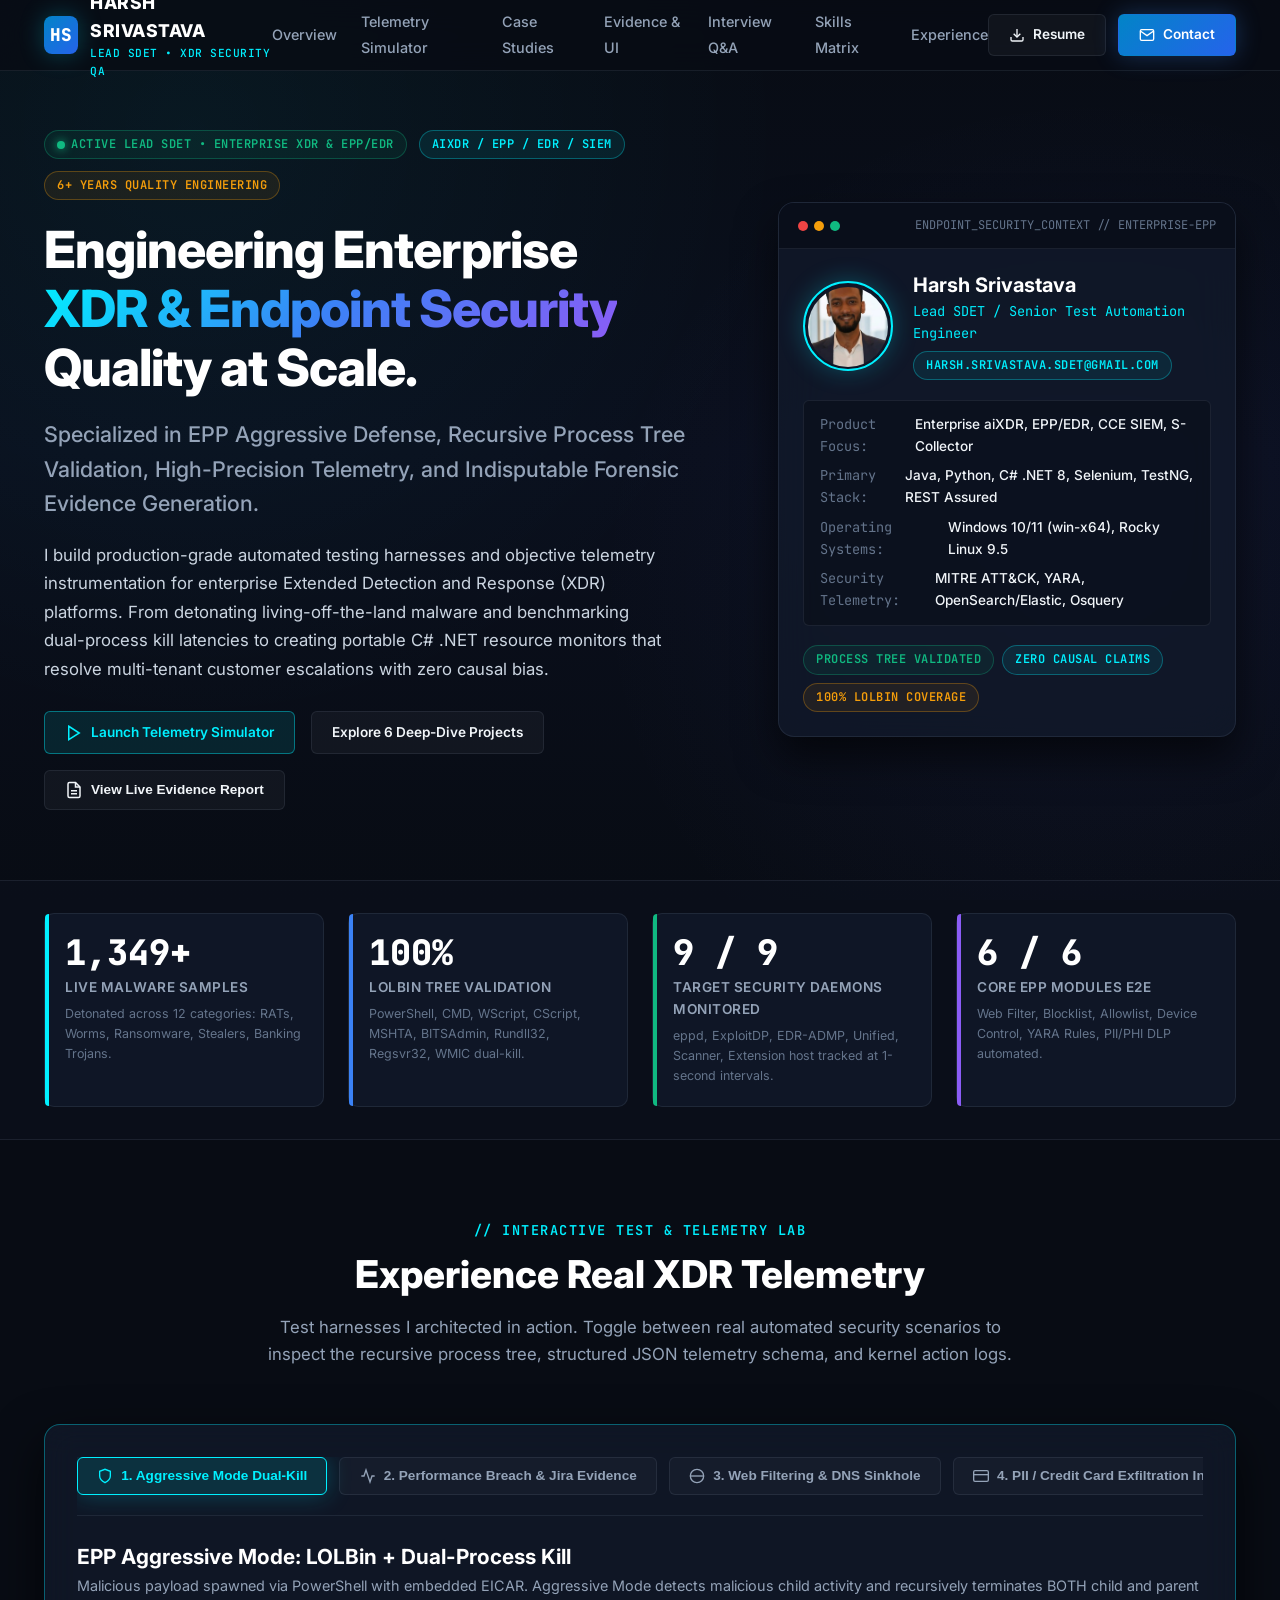
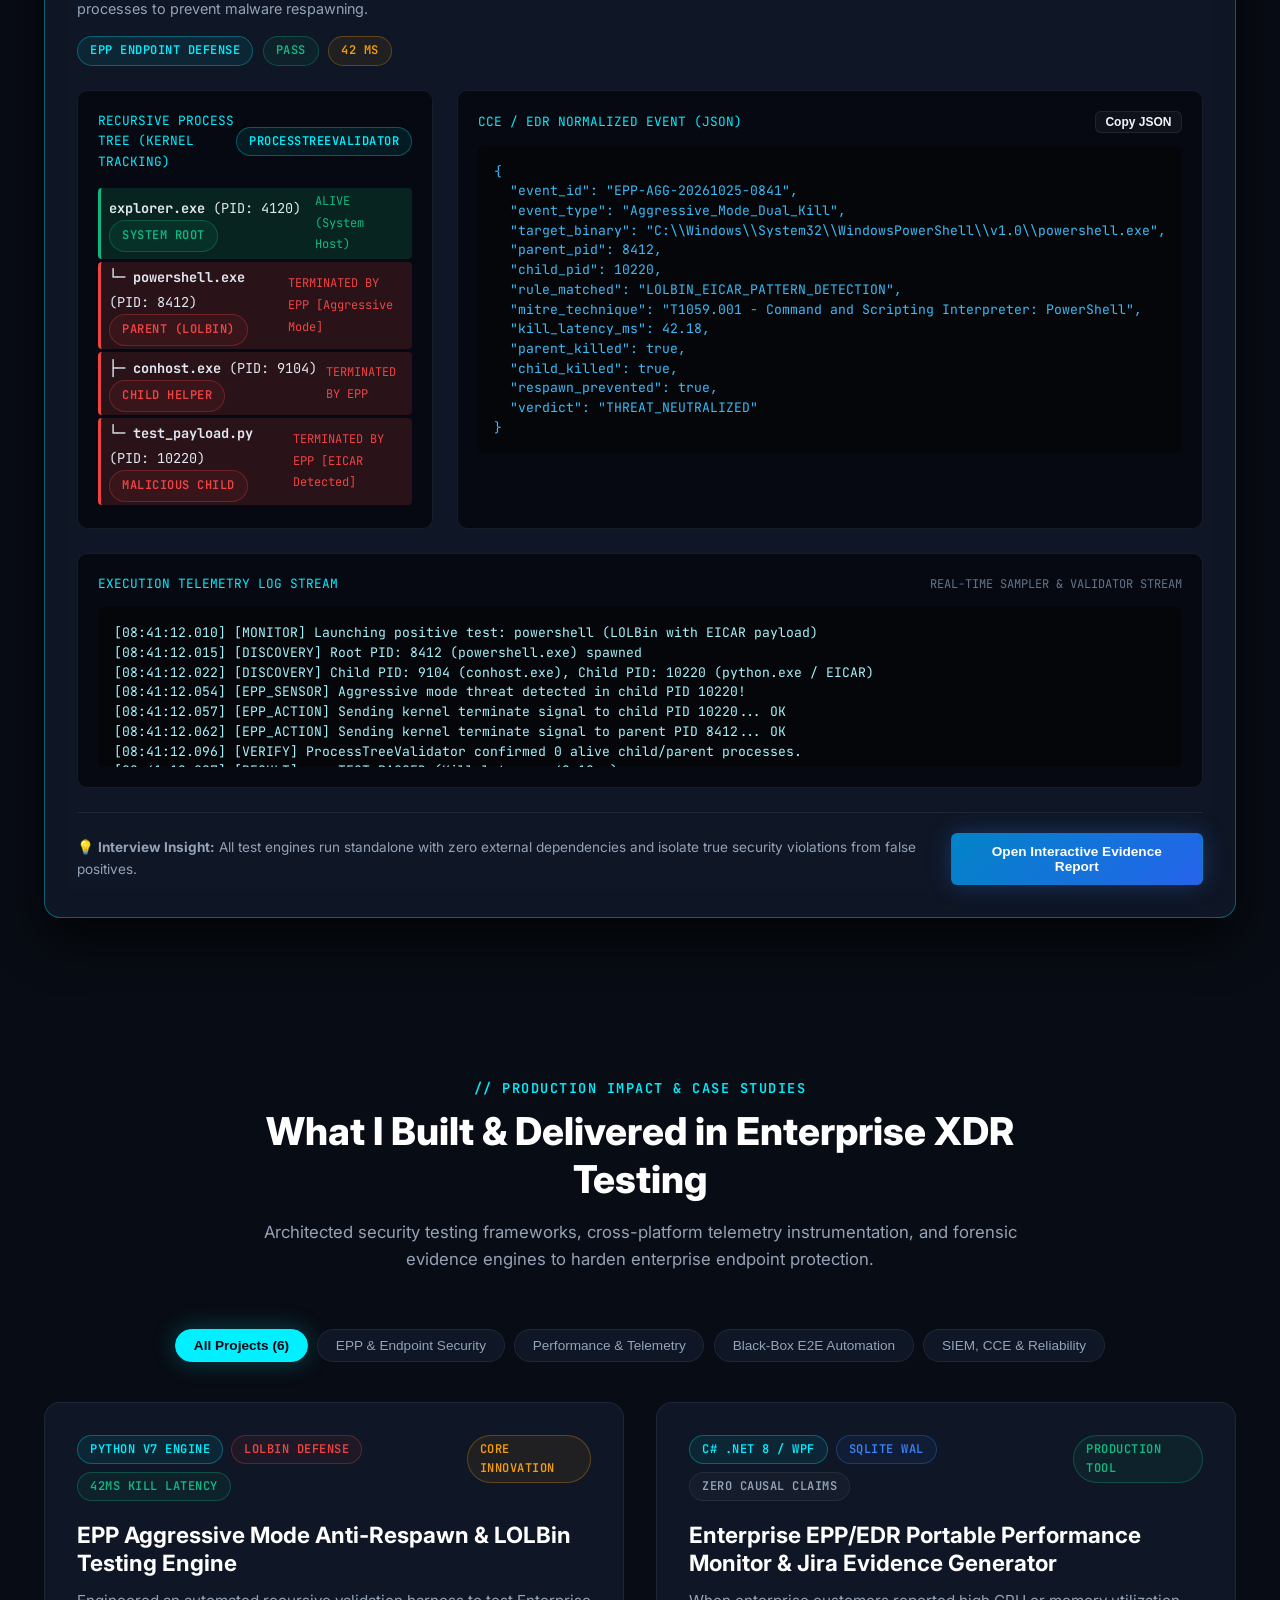
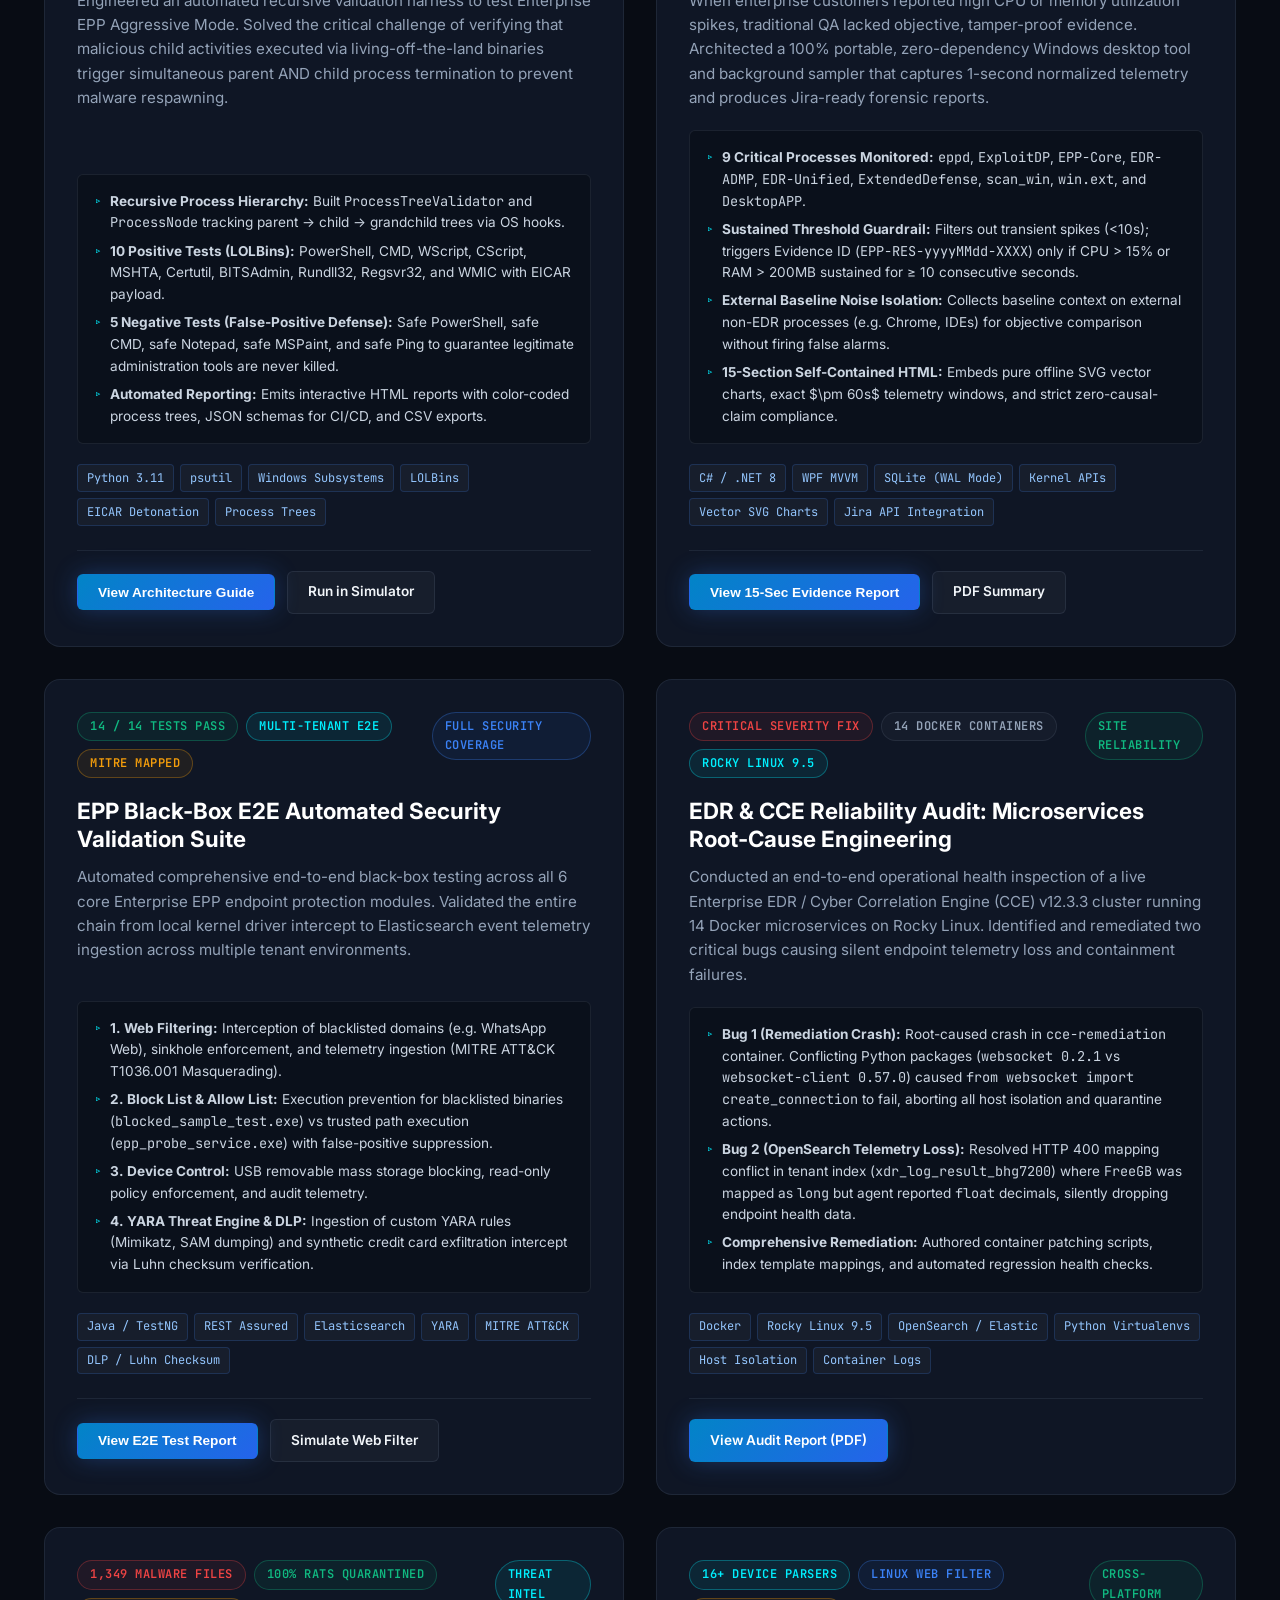
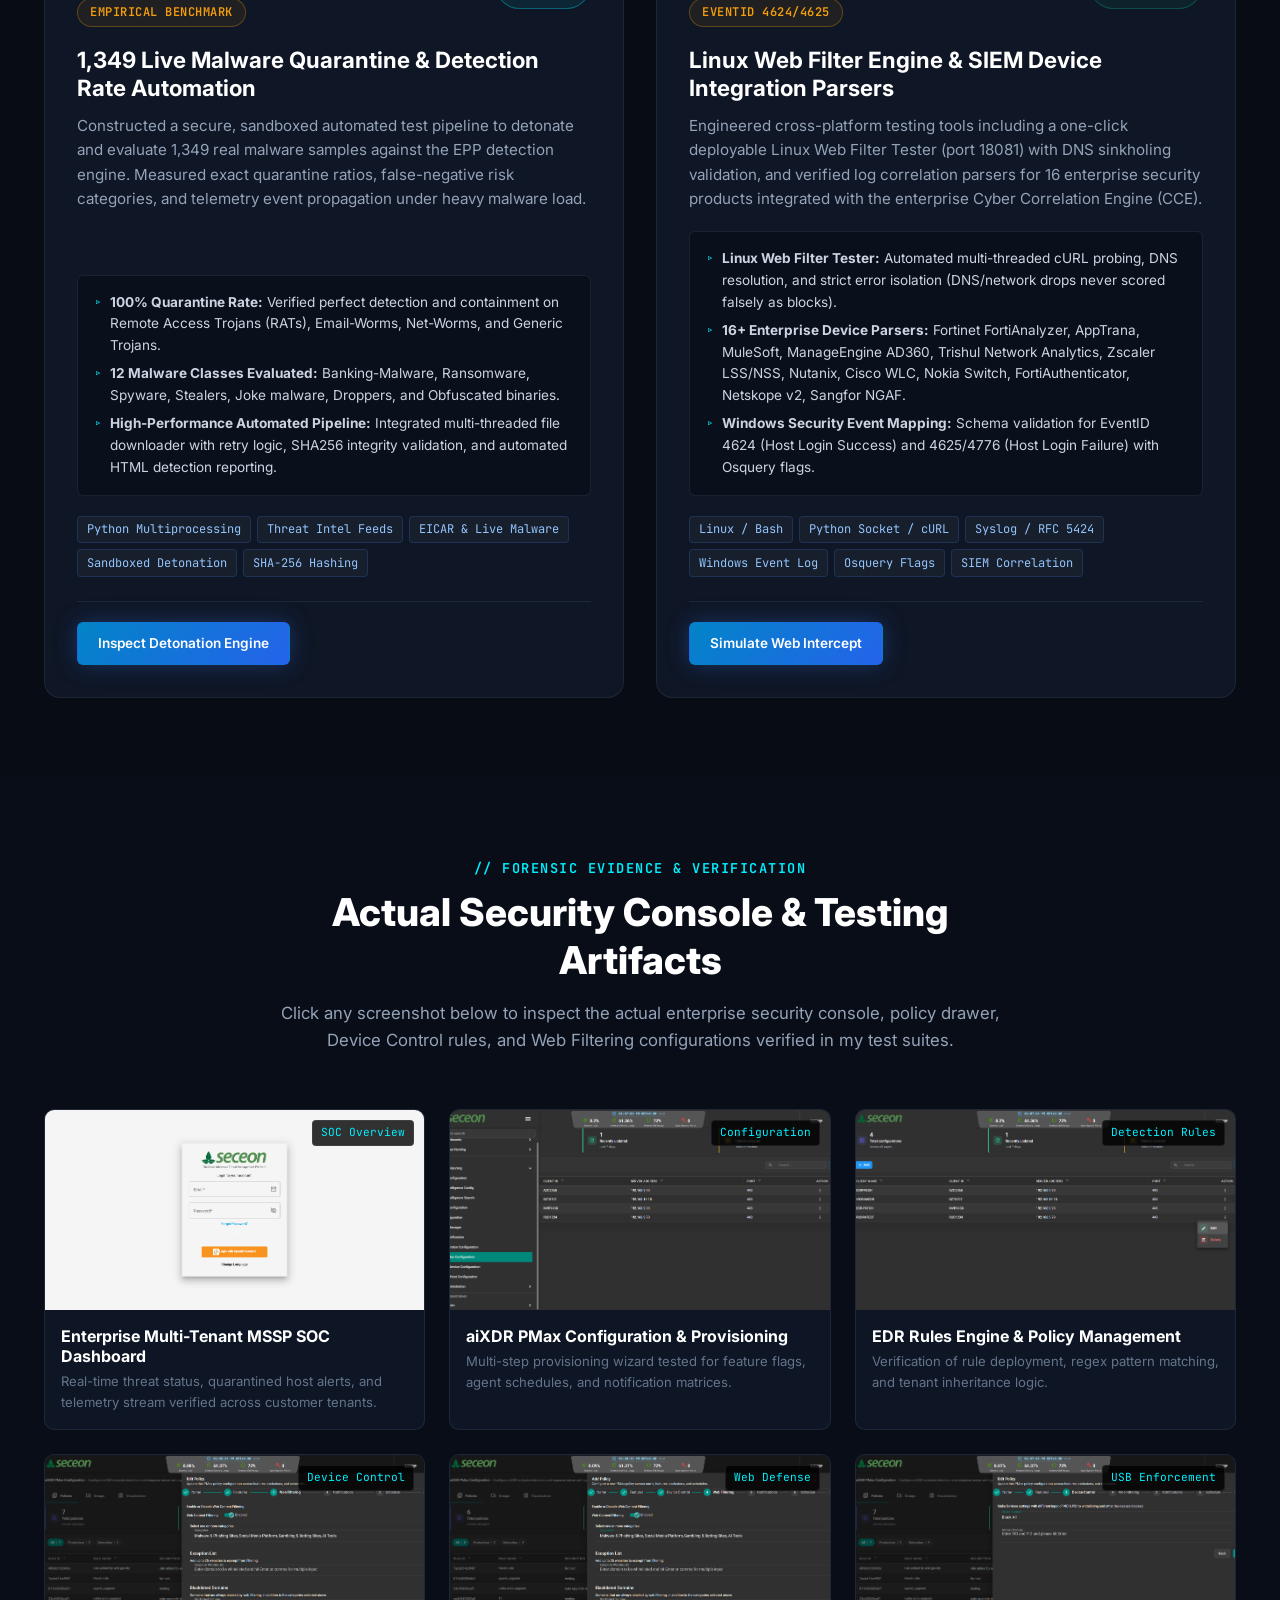
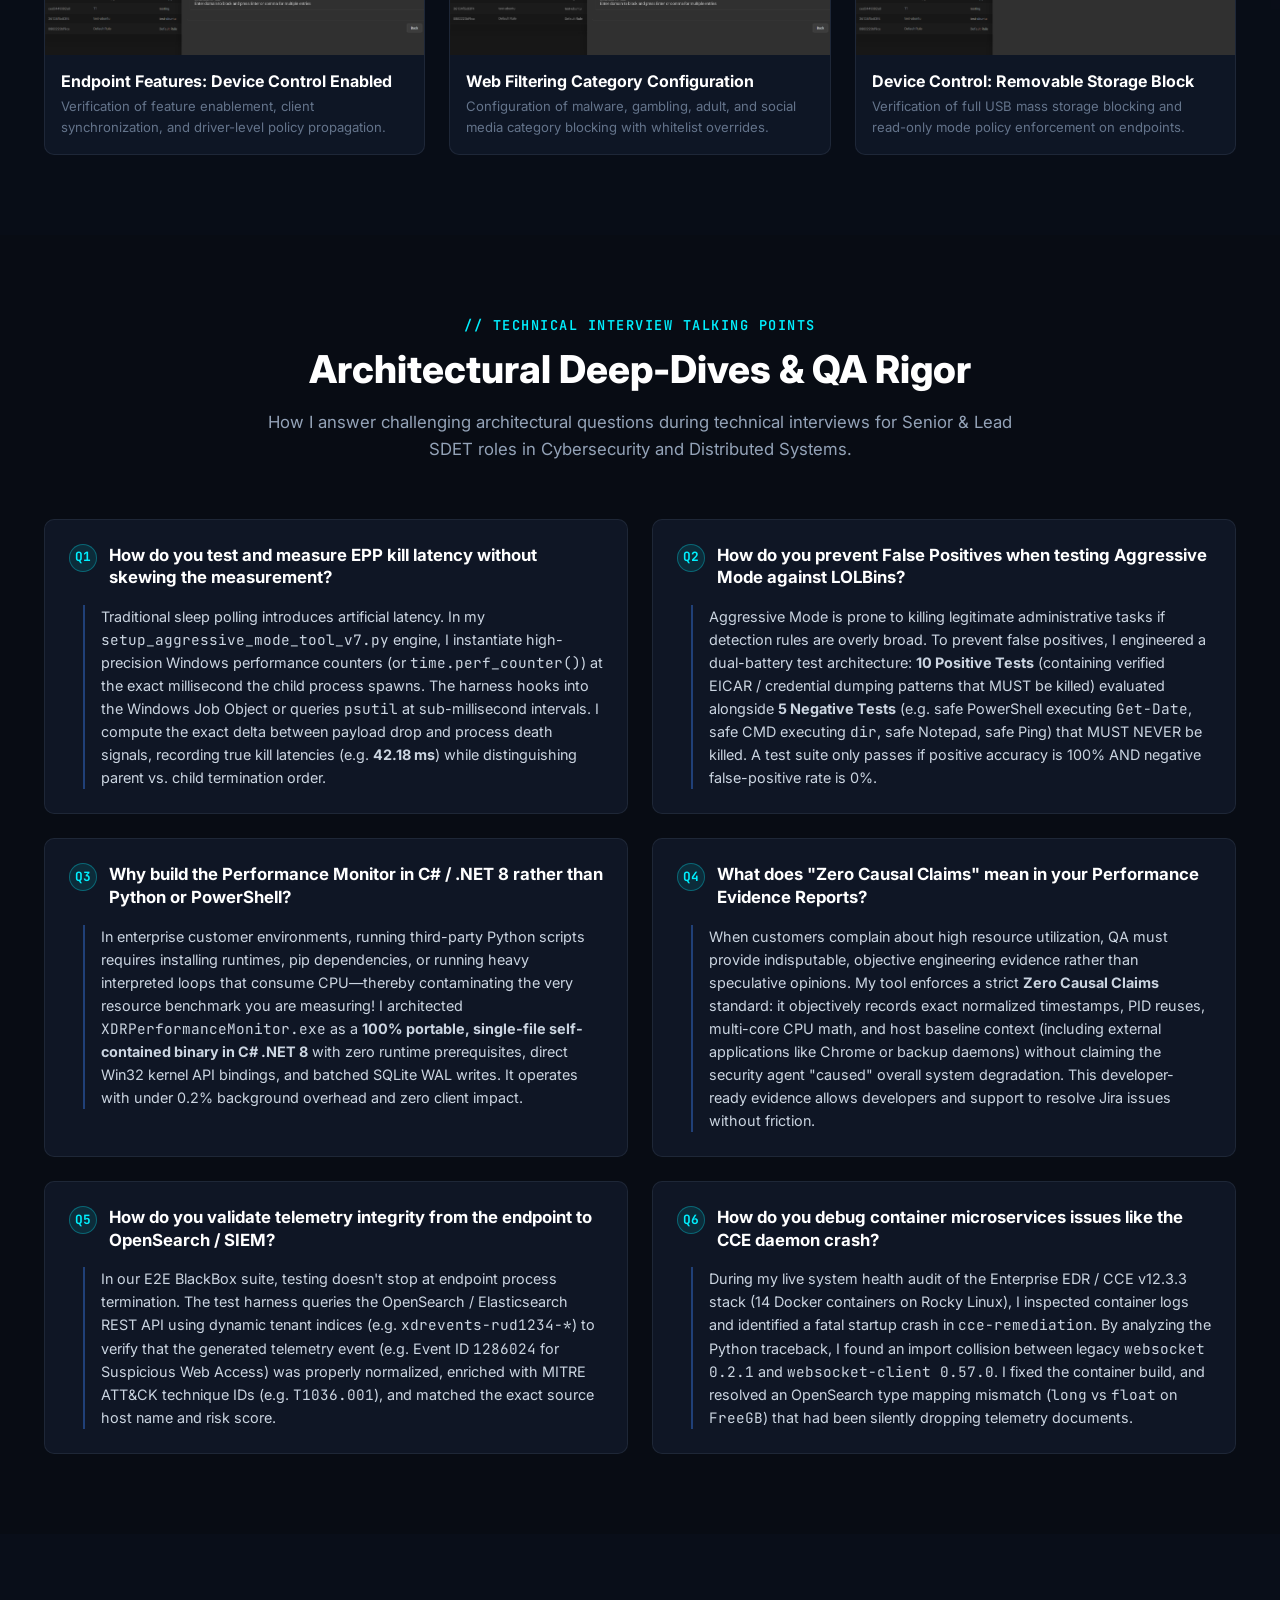
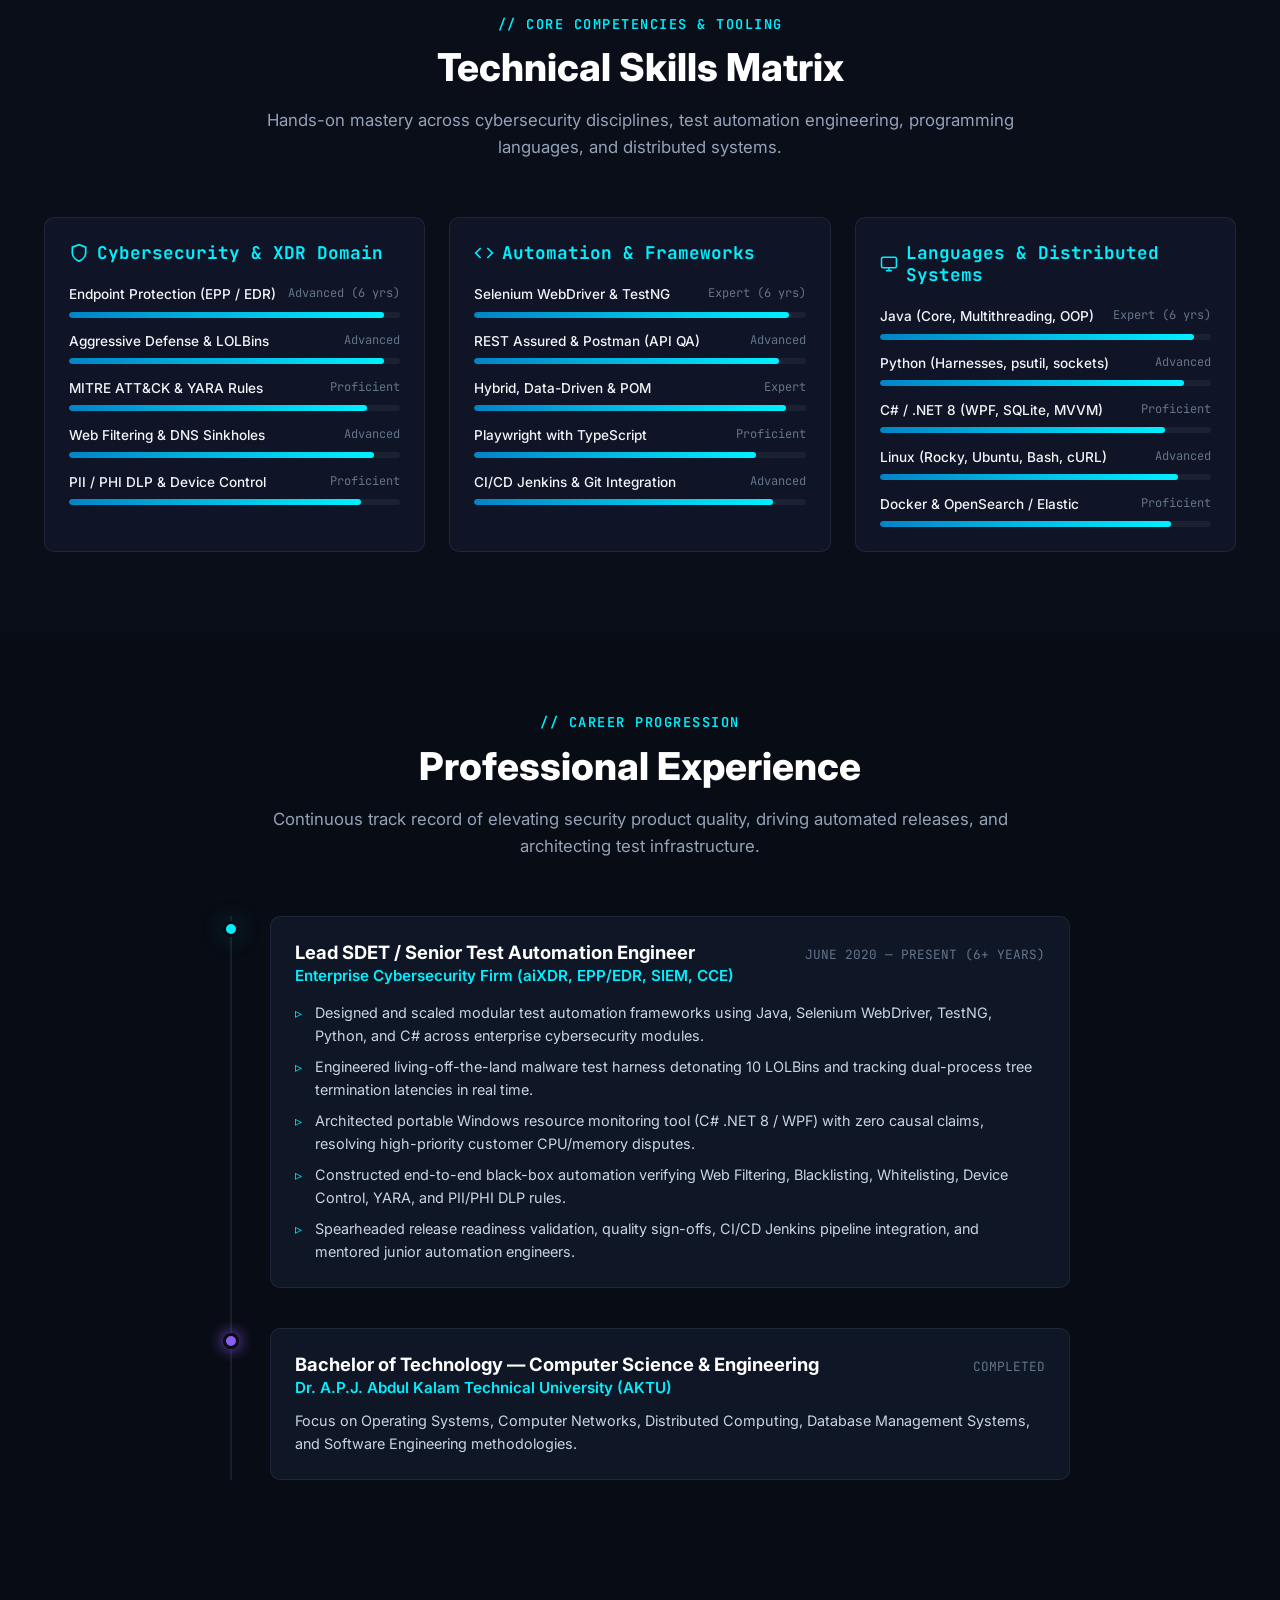
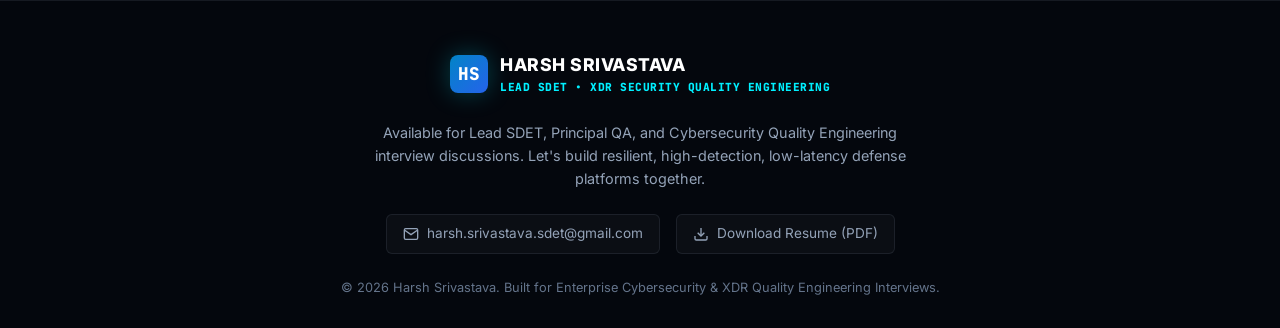
==== index.html @ b360a951 "feat: Enterprise XDR & EPP/EDR Security Testing Portfolio" ====
<!DOCTYPE html>
<html lang="en">
<head>
  <meta charset="UTF-8">
  <meta name="viewport" content="width=device-width, initial-scale=1.0">
  <title>Harsh Srivastava | Lead SDET — XDR, EPP/EDR & Cybersecurity QA Portfolio</title>
  <meta name="description" content="Portfolio of Harsh Srivastava, Lead SDET specializing in Extended Detection & Response (XDR), Endpoint Protection (EPP), EDR Telemetry, and SIEM Quality Engineering across Enterprise Cybersecurity Platforms.">
  <meta name="keywords" content="Harsh Srivastava, SDET, Lead QA Engineer, XDR Testing, EDR Testing, EPP, Enterprise Security QA, Automation Framework, Java, Python, Selenium, C#">
  
  <!-- Favicon / Tab Icon -->
  <link rel="icon" type="image/svg+xml" href="data:image/svg+xml,<svg xmlns='http://www.w3.org/2000/svg' viewBox='0 0 100 100'><rect width='100' height='100' rx='20' fill='%230284c7'/><text x='50%' y='65%' font-size='50' font-weight='bold' fill='white' text-anchor='middle' font-family='sans-serif'>HS</text></svg>">
  
  <!-- Stylesheets -->
  <link rel="stylesheet" href="css/style.css">
  
  <!-- Google Fonts: Inter & JetBrains Mono -->
  <link rel="preconnect" href="https://fonts.googleapis.com">
  <link rel="preconnect" href="https://fonts.gstatic.com" crossorigin>
  <link href="https://fonts.googleapis.com/css2?family=Inter:wght@300;400;500;600;700;800&family=JetBrains+Mono:wght@400;500;600;700&display=swap" rel="stylesheet">
</head>
<body>

  <!-- ===================================================================
       1. NAVIGATION BAR
       =================================================================== -->
  <nav class="navbar">
    <div class="container nav-container">
      <a href="#hero" class="nav-brand">
        <div class="nav-logo-icon">HS</div>
        <div>
          <span>HARSH SRIVASTAVA</span>
          <span style="display:block; font-size:0.7rem; color:var(--accent-cyan); font-family:var(--font-mono); font-weight:500;">LEAD SDET • XDR SECURITY QA</span>
        </div>
      </a>

      <ul class="nav-links">
        <li><a href="#overview">Overview</a></li>
        <li><a href="#simulator">Telemetry Simulator</a></li>
        <li><a href="#projects">Case Studies</a></li>
        <li><a href="#gallery">Evidence & UI</a></li>
        <li><a href="#interview">Interview Q&A</a></li>
        <li><a href="#skills">Skills Matrix</a></li>
        <li><a href="#experience">Experience</a></li>
      </ul>

      <div class="nav-actions">
        <a href="assets/docs/Harsh_Srivastava_Lead_SDET.pdf" class="btn btn-outline" download="Harsh_Srivastava_Lead_SDET.pdf">
          <svg width="16" height="16" viewBox="0 0 24 24" fill="none" stroke="currentColor" stroke-width="2"><path d="M21 15v4a2 2 0 0 1-2 2H5a2 2 0 0 1-2-2v-4"/><polyline points="7 10 12 15 17 10"/><line x1="12" y1="15" x2="12" y2="3"/></svg>
          Resume
        </a>
        <a href="mailto:harsh.srivastava.sdet@gmail.com" class="btn btn-primary">
          <svg width="16" height="16" viewBox="0 0 24 24" fill="none" stroke="currentColor" stroke-width="2"><path d="M4 4h16c1.1 0 2 .9 2 2v12c0 1.1-.9 2-2 2H4c-1.1 0-2-.9-2-2V6c0-1.1.9-2 2-2z"/><polyline points="22,6 12,13 2,6"/></svg>
          Contact
        </a>
      </div>
    </div>
  </nav>

  <!-- ===================================================================
       2. HERO SECTION
       =================================================================== -->
  <section class="hero-section" id="hero">
    <div class="container hero-grid">
      <div class="hero-content">
        <div class="hero-badge-wrap">
          <span class="badge badge-green">
            <span class="pulse-dot"></span> Active Lead SDET • Enterprise XDR & EPP/EDR
          </span>
          <span class="badge badge-cyan">aiXDR / EPP / EDR / SIEM</span>
          <span class="badge badge-amber">6+ Years Quality Engineering</span>
        </div>

        <h1 class="hero-title">
          Engineering Enterprise <br>
          <span class="gradient-text">XDR & Endpoint Security</span> <br>
          Quality at Scale.
        </h1>

        <p class="hero-subtitle">
          Specialized in EPP Aggressive Defense, Recursive Process Tree Validation, High-Precision Telemetry, and Indisputable Forensic Evidence Generation.
        </p>

        <p class="hero-bio">
          I build production-grade automated testing harnesses and objective telemetry instrumentation for enterprise Extended Detection and Response (XDR) platforms. From detonating living-off-the-land malware and benchmarking dual-process kill latencies to creating portable C# .NET resource monitors that resolve multi-tenant customer escalations with zero causal bias.
        </p>

        <div class="hero-cta">
          <a href="#simulator" class="btn btn-cyan">
            <svg width="18" height="18" viewBox="0 0 24 24" fill="none" stroke="currentColor" stroke-width="2"><polygon points="5 3 19 12 5 21 5 3"/></svg>
            Launch Telemetry Simulator
          </a>
          <a href="#projects" class="btn btn-outline">
            Explore 6 Deep-Dive Projects
          </a>
          <button class="btn btn-outline open-report-btn" data-report="assets/reports/Sample_Evidence_Report.html" data-title="Enterprise EPP/EDR Resource Evidence Report (EPP-RES-20260919-0017)">
            <svg width="18" height="18" viewBox="0 0 24 24" fill="none" stroke="currentColor" stroke-width="2"><path d="M14 2H6a2 2 0 0 0-2 2v16a2 2 0 0 0 2 2h12a2 2 0 0 0 2-2V8z"/><polyline points="14 2 14 8 20 8"/><line x1="16" y1="13" x2="8" y2="13"/><line x1="16" y1="17" x2="8" y2="17"/></svg>
            View Live Evidence Report
          </button>
        </div>
      </div>

      <!-- Hero Cyber Visual Card -->
      <div class="hero-visual">
        <div class="cyber-card">
          <div class="cyber-card-header">
            <div class="terminal-dots">
              <span class="t-dot t-dot-red"></span>
              <span class="t-dot t-dot-amber"></span>
              <span class="t-dot t-dot-green"></span>
            </div>
            <div class="terminal-title">ENDPOINT_SECURITY_CONTEXT // ENTERPRISE-EPP</div>
          </div>

          <div class="profile-card-body">
            <div class="profile-avatar-row">
              <div class="profile-img-wrap">
                <img src="assets/images/harsh_profile.jpg" alt="Harsh Srivastava Profile Photo" onerror="this.src='https://ui-avatars.com/api/?name=Harsh+Srivastava&background=0284c7&color=fff&size=180';">
              </div>
              <div class="profile-info">
                <h3>Harsh Srivastava</h3>
                <p>Lead SDET / Senior Test Automation Engineer</p>
                <span class="badge badge-cyan" style="margin-top:6px;">harsh.srivastava.sdet@gmail.com</span>
              </div>
            </div>

            <div class="profile-meta-list">
              <div class="meta-item">
                <span class="label">Product Focus:</span>
                <span class="val">Enterprise aiXDR, EPP/EDR, CCE SIEM, S-Collector</span>
              </div>
              <div class="meta-item">
                <span class="label">Primary Stack:</span>
                <span class="val">Java, Python, C# .NET 8, Selenium, TestNG, REST Assured</span>
              </div>
              <div class="meta-item">
                <span class="label">Operating Systems:</span>
                <span class="val">Windows 10/11 (win-x64), Rocky Linux 9.5</span>
              </div>
              <div class="meta-item">
                <span class="label">Security Telemetry:</span>
                <span class="val">MITRE ATT&CK, YARA, OpenSearch/Elastic, Osquery</span>
              </div>
            </div>

            <div class="profile-badges">
              <span class="badge badge-green">Process Tree Validated</span>
              <span class="badge badge-cyan">Zero Causal Claims</span>
              <span class="badge badge-amber">100% LOLBin Coverage</span>
            </div>
          </div>
        </div>
      </div>
    </div>
  </section>

  <!-- ===================================================================
       3. TELEMETRY & METRICS COUNTER BAR
       =================================================================== -->
  <section class="telemetry-bar-section" id="overview">
    <div class="container telemetry-grid">
      <div class="telemetry-card">
        <div class="telemetry-value">1,349+</div>
        <div class="telemetry-label">Live Malware Samples</div>
        <div class="telemetry-desc">Detonated across 12 categories: RATs, Worms, Ransomware, Stealers, Banking Trojans.</div>
      </div>

      <div class="telemetry-card card-blue">
        <div class="telemetry-value">100%</div>
        <div class="telemetry-label">LOLBin Tree Validation</div>
        <div class="telemetry-desc">PowerShell, CMD, WScript, CScript, MSHTA, BITSAdmin, Rundll32, Regsvr32, WMIC dual-kill.</div>
      </div>

      <div class="telemetry-card card-green">
        <div class="telemetry-value">9 / 9</div>
        <div class="telemetry-label">Target Security Daemons Monitored</div>
        <div class="telemetry-desc">eppd, ExploitDP, EDR-ADMP, Unified, Scanner, Extension host tracked at 1-second intervals.</div>
      </div>

      <div class="telemetry-card card-purple">
        <div class="telemetry-value">6 / 6</div>
        <div class="telemetry-label">Core EPP Modules E2E</div>
        <div class="telemetry-desc">Web Filter, Blocklist, Allowlist, Device Control, YARA Rules, PII/PHI DLP automated.</div>
      </div>
    </div>
  </section>

  <!-- ===================================================================
       4. INTERACTIVE TELEMETRY & TEST SIMULATOR
       =================================================================== -->
  <section class="section" id="simulator">
    <div class="container">
      <div class="section-header">
        <div class="section-pretitle">// INTERACTIVE TEST & TELEMETRY LAB</div>
        <h2 class="section-title">Experience Real XDR Telemetry</h2>
        <p class="section-desc">
          Test harnesses I architected in action. Toggle between real automated security scenarios to inspect the recursive process tree, structured JSON telemetry schema, and kernel action logs.
        </p>
      </div>

      <div class="simulator-container">
        <!-- Navigation Tabs -->
        <div class="sim-nav">
          <button class="sim-tab-btn active" data-scenario="aggressive_mode">
            <svg width="16" height="16" viewBox="0 0 24 24" fill="none" stroke="currentColor" stroke-width="2"><path d="M12 22s8-4 8-10V5l-8-3-8 3v7c0 6 8 10 8 10z"/></svg>
            1. Aggressive Mode Dual-Kill
          </button>
          <button class="sim-tab-btn" data-scenario="resource_breach">
            <svg width="16" height="16" viewBox="0 0 24 24" fill="none" stroke="currentColor" stroke-width="2"><path d="M22 12h-4l-3 9L9 3l-3 9H2"/></svg>
            2. Performance Breach & Jira Evidence
          </button>
          <button class="sim-tab-btn" data-scenario="web_filtering">
            <svg width="16" height="16" viewBox="0 0 24 24" fill="none" stroke="currentColor" stroke-width="2"><circle cx="12" cy="12" r="10"/><line x1="2" y1="12" x2="22" y2="12"/></svg>
            3. Web Filtering & DNS Sinkhole
          </button>
          <button class="sim-tab-btn" data-scenario="dlp_pii">
            <svg width="16" height="16" viewBox="0 0 24 24" fill="none" stroke="currentColor" stroke-width="2"><rect x="1" y="4" width="22" height="16" rx="2" ry="2"/><line x1="1" y1="10" x2="23" y2="10"/></svg>
            4. PII / Credit Card Exfiltration Intercept
          </button>
          <button class="sim-tab-btn" data-scenario="yara_engine">
            <svg width="16" height="16" viewBox="0 0 24 24" fill="none" stroke="currentColor" stroke-width="2"><path d="M10 13a5 5 0 0 0 7.54.54l3-3a5 5 0 0 0-7.07-7.07l-1.72 1.71"/><path d="M14 11a5 5 0 0 0-7.54-.54l-3 3a5 5 0 0 0 7.07 7.07l1.71-1.71"/></svg>
            5. YARA Mimikatz Memory Scan
          </button>
        </div>

        <!-- Scenario Banner -->
        <div style="margin-bottom:1.5rem; display:flex; justify-content:space-between; align-items:center; flex-wrap:wrap; gap:1rem;">
          <div>
            <h3 id="sim-title" style="font-size:1.3rem; color:var(--text-white);">EPP Aggressive Mode: LOLBin + Dual-Process Kill</h3>
            <p id="sim-desc" style="color:var(--text-muted); font-size:0.9rem; margin-top:0.25rem;">
              Malicious payload spawned via PowerShell with embedded EICAR. Aggressive Mode detects malicious child activity and recursively terminates BOTH child and parent processes.
            </p>
          </div>
          <div style="display:flex; gap:0.6rem; align-items:center;">
            <span class="badge badge-cyan" id="sim-module">EPP Endpoint Defense</span>
            <span class="badge badge-green" id="sim-status">PASS</span>
            <span class="badge badge-amber" id="sim-latency">42 ms</span>
          </div>
        </div>

        <!-- Simulation Grid -->
        <div class="sim-display-grid">
          <!-- Left: Process Hierarchy Tree -->
          <div class="sim-panel">
            <div class="sim-panel-title">
              <span>Recursive Process Tree (Kernel Tracking)</span>
              <span class="badge badge-cyan">ProcessTreeValidator</span>
            </div>
            <div class="tree-view" id="sim-tree-container">
              <!-- Dynamically populated -->
            </div>
          </div>

          <!-- Right: Telemetry Event JSON -->
          <div class="sim-panel">
            <div class="sim-panel-title">
              <span>CCE / EDR Normalized Event (JSON)</span>
              <button class="btn btn-outline btn-copy" data-copy-target="sim-json-container" style="padding:0.2rem 0.6rem; font-size:0.75rem;">Copy JSON</button>
            </div>
            <pre class="code-output" id="sim-json-container">
              <!-- Dynamically populated -->
            </pre>
          </div>
        </div>

        <!-- Bottom Execution Log -->
        <div class="sim-panel" style="margin-top:1.5rem;">
          <div class="sim-panel-title">
            <span>Execution Telemetry Log Stream</span>
            <span style="font-size:0.75rem; color:var(--text-dim);">Real-time sampler & validator stream</span>
          </div>
          <pre class="code-output" id="sim-log-container" style="max-height:160px; color:#a5f3fc;">
            <!-- Dynamically populated -->
          </pre>
        </div>

        <div class="sim-actions-bar">
          <div style="font-size:0.85rem; color:var(--text-muted);">
            💡 <strong>Interview Insight:</strong> All test engines run standalone with zero external dependencies and isolate true security violations from false positives.
          </div>
          <button class="btn btn-primary open-report-btn" data-report="assets/reports/Sample_Evidence_Report.html" data-title="Forensic Evidence Report Viewer">
            Open Interactive Evidence Report
          </button>
        </div>
      </div>
    </div>
  </section>

  <!-- ===================================================================
       5. DETAILED CASE STUDIES & PROJECTS
       =================================================================== -->
  <section class="section" id="projects">
    <div class="container">
      <div class="section-header">
        <div class="section-pretitle">// PRODUCTION IMPACT & CASE STUDIES</div>
        <h2 class="section-title">What I Built & Delivered in Enterprise XDR Testing</h2>
        <p class="section-desc">
          Architected security testing frameworks, cross-platform telemetry instrumentation, and forensic evidence engines to harden enterprise endpoint protection.
        </p>
      </div>

      <!-- Category Filter Tabs -->
      <div class="filter-tabs">
        <button class="filter-btn active" data-filter="all">All Projects (6)</button>
        <button class="filter-btn" data-filter="epp">EPP & Endpoint Security</button>
        <button class="filter-btn" data-filter="performance">Performance & Telemetry</button>
        <button class="filter-btn" data-filter="e2e">Black-Box E2E Automation</button>
        <button class="filter-btn" data-filter="siem">SIEM, CCE & Reliability</button>
      </div>

      <div class="projects-grid">

        <!-- PROJECT 1: Aggressive Mode Automation Engine -->
        <div class="project-card" data-category="epp">
          <div class="project-card-header">
            <div class="project-meta-badges">
              <span class="badge badge-cyan">Python v7 Engine</span>
              <span class="badge badge-red">LOLBin Defense</span>
              <span class="badge badge-green">42ms Kill Latency</span>
            </div>
            <span class="badge badge-amber">Core Innovation</span>
          </div>

          <h3 class="project-title">EPP Aggressive Mode Anti-Respawn & LOLBin Testing Engine</h3>
          <p class="project-desc">
            Engineered an automated recursive validation harness to test Enterprise EPP Aggressive Mode. Solved the critical challenge of verifying that malicious child activities executed via living-off-the-land binaries trigger simultaneous parent AND child process termination to prevent malware respawning.
          </p>

          <div class="project-highlights">
            <div class="highlight-item">
              <span class="highlight-bullet">▹</span>
              <span><strong>Recursive Process Hierarchy:</strong> Built <code>ProcessTreeValidator</code> and <code>ProcessNode</code> tracking parent -> child -> grandchild trees via OS hooks.</span>
            </div>
            <div class="highlight-item">
              <span class="highlight-bullet">▹</span>
              <span><strong>10 Positive Tests (LOLBins):</strong> PowerShell, CMD, WScript, CScript, MSHTA, Certutil, BITSAdmin, Rundll32, Regsvr32, and WMIC with EICAR payload.</span>
            </div>
            <div class="highlight-item">
              <span class="highlight-bullet">▹</span>
              <span><strong>5 Negative Tests (False-Positive Defense):</strong> Safe PowerShell, safe CMD, safe Notepad, safe MSPaint, and safe Ping to guarantee legitimate administration tools are never killed.</span>
            </div>
            <div class="highlight-item">
              <span class="highlight-bullet">▹</span>
              <span><strong>Automated Reporting:</strong> Emits interactive HTML reports with color-coded process trees, JSON schemas for CI/CD, and CSV exports.</span>
            </div>
          </div>

          <div class="tech-tags">
            <span class="tech-tag">Python 3.11</span>
            <span class="tech-tag">psutil</span>
            <span class="tech-tag">Windows Subsystems</span>
            <span class="tech-tag">LOLBins</span>
            <span class="tech-tag">EICAR Detonation</span>
            <span class="tech-tag">Process Trees</span>
          </div>

          <div class="project-actions">
            <button class="btn btn-primary open-report-btn" data-report="assets/reports/EPP_Aggressive_Mode_Testing_Guide.html" data-title="Aggressive Mode Testing Engine Guide">
              View Architecture Guide
            </button>
            <a href="#simulator" class="btn btn-outline" onclick="renderSimulator('aggressive_mode');">
              Run in Simulator
            </a>
          </div>
        </div>

        <!-- PROJECT 2: Portable Resource Performance Monitor -->
        <div class="project-card" data-category="performance">
          <div class="project-card-header">
            <div class="project-meta-badges">
              <span class="badge badge-cyan">C# .NET 8 / WPF</span>
              <span class="badge badge-blue">SQLite WAL</span>
              <span class="badge badge-purple">Zero Causal Claims</span>
            </div>
            <span class="badge badge-green">Production Tool</span>
          </div>

          <h3 class="project-title">Enterprise EPP/EDR Portable Performance Monitor & Jira Evidence Generator</h3>
          <p class="project-desc">
            When enterprise customers reported high CPU or memory utilization spikes, traditional QA lacked objective, tamper-proof evidence. Architected a 100% portable, zero-dependency Windows desktop tool and background sampler that captures 1-second normalized telemetry and produces Jira-ready forensic reports.
          </p>

          <div class="project-highlights">
            <div class="highlight-item">
              <span class="highlight-bullet">▹</span>
              <span><strong>9 Critical Processes Monitored:</strong> <code>eppd</code>, <code>ExploitDP</code>, <code>EPP-Core</code>, <code>EDR-ADMP</code>, <code>EDR-Unified</code>, <code>ExtendedDefense</code>, <code>scan_win</code>, <code>win.ext</code>, and <code>DesktopAPP</code>.</span>
            </div>
            <div class="highlight-item">
              <span class="highlight-bullet">▹</span>
              <span><strong>Sustained Threshold Guardrail:</strong> Filters out transient spikes (&lt;10s); triggers Evidence ID (<code>EPP-RES-yyyyMMdd-XXXX</code>) only if CPU &gt; 15% or RAM &gt; 200MB sustained for &ge; 10 consecutive seconds.</span>
            </div>
            <div class="highlight-item">
              <span class="highlight-bullet">▹</span>
              <span><strong>External Baseline Noise Isolation:</strong> Collects baseline context on external non-EDR processes (e.g. Chrome, IDEs) for objective comparison without firing false alarms.</span>
            </div>
            <div class="highlight-item">
              <span class="highlight-bullet">▹</span>
              <span><strong>15-Section Self-Contained HTML:</strong> Embeds pure offline SVG vector charts, exact $\pm 60s$ telemetry windows, and strict zero-causal-claim compliance.</span>
            </div>
          </div>

          <div class="tech-tags">
            <span class="tech-tag">C# / .NET 8</span>
            <span class="tech-tag">WPF MVVM</span>
            <span class="tech-tag">SQLite (WAL Mode)</span>
            <span class="tech-tag">Kernel APIs</span>
            <span class="tech-tag">Vector SVG Charts</span>
            <span class="tech-tag">Jira API Integration</span>
          </div>

          <div class="project-actions">
            <button class="btn btn-primary open-report-btn" data-report="assets/reports/Sample_Evidence_Report.html" data-title="15-Section Forensic Evidence Report (EPP-RES-20260919-0017)">
              View 15-Sec Evidence Report
            </button>
            <a href="assets/docs/Performance_Monitor_Report.pdf" class="btn btn-outline" target="_blank">
              PDF Summary
            </a>
          </div>
        </div>

        <!-- PROJECT 3: EPP BlackBox E2E Automated Suite -->
        <div class="project-card" data-category="e2e epp">
          <div class="project-card-header">
            <div class="project-meta-badges">
              <span class="badge badge-green">14 / 14 Tests PASS</span>
              <span class="badge badge-cyan">Multi-Tenant E2E</span>
              <span class="badge badge-amber">MITRE Mapped</span>
            </div>
            <span class="badge badge-blue">Full Security Coverage</span>
          </div>

          <h3 class="project-title">EPP Black-Box E2E Automated Security Validation Suite</h3>
          <p class="project-desc">
            Automated comprehensive end-to-end black-box testing across all 6 core Enterprise EPP endpoint protection modules. Validated the entire chain from local kernel driver intercept to Elasticsearch event telemetry ingestion across multiple tenant environments.
          </p>

          <div class="project-highlights">
            <div class="highlight-item">
              <span class="highlight-bullet">▹</span>
              <span><strong>1. Web Filtering:</strong> Interception of blacklisted domains (e.g. WhatsApp Web), sinkhole enforcement, and telemetry ingestion (MITRE ATT&CK T1036.001 Masquerading).</span>
            </div>
            <div class="highlight-item">
              <span class="highlight-bullet">▹</span>
              <span><strong>2. Block List & Allow List:</strong> Execution prevention for blacklisted binaries (<code>blocked_sample_test.exe</code>) vs trusted path execution (<code>epp_probe_service.exe</code>) with false-positive suppression.</span>
            </div>
            <div class="highlight-item">
              <span class="highlight-bullet">▹</span>
              <span><strong>3. Device Control:</strong> USB removable mass storage blocking, read-only policy enforcement, and audit telemetry.</span>
            </div>
            <div class="highlight-item">
              <span class="highlight-bullet">▹</span>
              <span><strong>4. YARA Threat Engine & DLP:</strong> Ingestion of custom YARA rules (Mimikatz, SAM dumping) and synthetic credit card exfiltration intercept via Luhn checksum verification.</span>
            </div>
          </div>

          <div class="tech-tags">
            <span class="tech-tag">Java / TestNG</span>
            <span class="tech-tag">REST Assured</span>
            <span class="tech-tag">Elasticsearch</span>
            <span class="tech-tag">YARA</span>
            <span class="tech-tag">MITRE ATT&CK</span>
            <span class="tech-tag">DLP / Luhn Checksum</span>
          </div>

          <div class="project-actions">
            <button class="btn btn-primary open-report-btn" data-report="assets/reports/EPP_BlackBox_E2E_Report.html" data-title="Enterprise EPP Black Box E2E Test Report">
              View E2E Test Report
            </button>
            <a href="#simulator" class="btn btn-outline" onclick="renderSimulator('web_filtering');">
              Simulate Web Filter
            </a>
          </div>
        </div>

        <!-- PROJECT 4: EDR / CCE Health Audit & Microservices Debugging -->
        <div class="project-card" data-category="siem">
          <div class="project-card-header">
            <div class="project-meta-badges">
              <span class="badge badge-red">Critical Severity Fix</span>
              <span class="badge badge-purple">14 Docker Containers</span>
              <span class="badge badge-cyan">Rocky Linux 9.5</span>
            </div>
            <span class="badge badge-green">Site Reliability</span>
          </div>

          <h3 class="project-title">EDR & CCE Reliability Audit: Microservices Root-Cause Engineering</h3>
          <p class="project-desc">
            Conducted an end-to-end operational health inspection of a live Enterprise EDR / Cyber Correlation Engine (CCE) v12.3.3 cluster running 14 Docker microservices on Rocky Linux. Identified and remediated two critical bugs causing silent endpoint telemetry loss and containment failures.
          </p>

          <div class="project-highlights">
            <div class="highlight-item">
              <span class="highlight-bullet">▹</span>
              <span><strong>Bug 1 (Remediation Crash):</strong> Root-caused crash in <code>cce-remediation</code> container. Conflicting Python packages (<code>websocket 0.2.1</code> vs <code>websocket-client 0.57.0</code>) caused <code>from websocket import create_connection</code> to fail, aborting all host isolation and quarantine actions.</span>
            </div>
            <div class="highlight-item">
              <span class="highlight-bullet">▹</span>
              <span><strong>Bug 2 (OpenSearch Telemetry Loss):</strong> Resolved HTTP 400 mapping conflict in tenant index (<code>xdr_log_result_bhg7200</code>) where <code>FreeGB</code> was mapped as <code>long</code> but agent reported <code>float</code> decimals, silently dropping endpoint health data.</span>
            </div>
            <div class="highlight-item">
              <span class="highlight-bullet">▹</span>
              <span><strong>Comprehensive Remediation:</strong> Authored container patching scripts, index template mappings, and automated regression health checks.</span>
            </div>
          </div>

          <div class="tech-tags">
            <span class="tech-tag">Docker</span>
            <span class="tech-tag">Rocky Linux 9.5</span>
            <span class="tech-tag">OpenSearch / Elastic</span>
            <span class="tech-tag">Python Virtualenvs</span>
            <span class="tech-tag">Host Isolation</span>
            <span class="tech-tag">Container Logs</span>
          </div>

          <div class="project-actions">
            <a href="assets/docs/EDR_System_Health_Audit_Report.pdf" class="btn btn-primary" target="_blank">
              View Audit Report (PDF)
            </a>
          </div>
        </div>

        <!-- PROJECT 5: 1,349 Live Malware Detection Benchmark -->
        <div class="project-card" data-category="epp">
          <div class="project-card-header">
            <div class="project-meta-badges">
              <span class="badge badge-red">1,349 Malware Files</span>
              <span class="badge badge-green">100% RATs Quarantined</span>
              <span class="badge badge-amber">Empirical Benchmark</span>
            </div>
            <span class="badge badge-cyan">Threat Intel</span>
          </div>

          <h3 class="project-title">1,349 Live Malware Quarantine & Detection Rate Automation</h3>
          <p class="project-desc">
            Constructed a secure, sandboxed automated test pipeline to detonate and evaluate 1,349 real malware samples against the EPP detection engine. Measured exact quarantine ratios, false-negative risk categories, and telemetry event propagation under heavy malware load.
          </p>

          <div class="project-highlights">
            <div class="highlight-item">
              <span class="highlight-bullet">▹</span>
              <span><strong>100% Quarantine Rate:</strong> Verified perfect detection and containment on Remote Access Trojans (RATs), Email-Worms, Net-Worms, and Generic Trojans.</span>
            </div>
            <div class="highlight-item">
              <span class="highlight-bullet">▹</span>
              <span><strong>12 Malware Classes Evaluated:</strong> Banking-Malware, Ransomware, Spyware, Stealers, Joke malware, Droppers, and Obfuscated binaries.</span>
            </div>
            <div class="highlight-item">
              <span class="highlight-bullet">▹</span>
              <span><strong>High-Performance Automated Pipeline:</strong> Integrated multi-threaded file downloader with retry logic, SHA256 integrity validation, and automated HTML detection reporting.</span>
            </div>
          </div>

          <div class="tech-tags">
            <span class="tech-tag">Python Multiprocessing</span>
            <span class="tech-tag">Threat Intel Feeds</span>
            <span class="tech-tag">EICAR & Live Malware</span>
            <span class="tech-tag">Sandboxed Detonation</span>
            <span class="tech-tag">SHA-256 Hashing</span>
          </div>

          <div class="project-actions">
            <a href="#simulator" class="btn btn-primary" onclick="renderSimulator('aggressive_mode');">
              Inspect Detonation Engine
            </a>
          </div>
        </div>

        <!-- PROJECT 6: Linux Web Filter & SIEM Parsers -->
        <div class="project-card" data-category="siem performance">
          <div class="project-card-header">
            <div class="project-meta-badges">
              <span class="badge badge-cyan">16+ Device Parsers</span>
              <span class="badge badge-blue">Linux Web Filter</span>
              <span class="badge badge-amber">EventID 4624/4625</span>
            </div>
            <span class="badge badge-green">Cross-Platform</span>
          </div>

          <h3 class="project-title">Linux Web Filter Engine & SIEM Device Integration Parsers</h3>
          <p class="project-desc">
            Engineered cross-platform testing tools including a one-click deployable Linux Web Filter Tester (port 18081) with DNS sinkholing validation, and verified log correlation parsers for 16 enterprise security products integrated with the enterprise Cyber Correlation Engine (CCE).
          </p>

          <div class="project-highlights">
            <div class="highlight-item">
              <span class="highlight-bullet">▹</span>
              <span><strong>Linux Web Filter Tester:</strong> Automated multi-threaded cURL probing, DNS resolution, and strict error isolation (DNS/network drops never scored falsely as blocks).</span>
            </div>
            <div class="highlight-item">
              <span class="highlight-bullet">▹</span>
              <span><strong>16+ Enterprise Device Parsers:</strong> Fortinet FortiAnalyzer, AppTrana, MuleSoft, ManageEngine AD360, Trishul Network Analytics, Zscaler LSS/NSS, Nutanix, Cisco WLC, Nokia Switch, FortiAuthenticator, Netskope v2, Sangfor NGAF.</span>
            </div>
            <div class="highlight-item">
              <span class="highlight-bullet">▹</span>
              <span><strong>Windows Security Event Mapping:</strong> Schema validation for EventID 4624 (Host Login Success) and 4625/4776 (Host Login Failure) with Osquery flags.</span>
            </div>
          </div>

          <div class="tech-tags">
            <span class="tech-tag">Linux / Bash</span>
            <span class="tech-tag">Python Socket / cURL</span>
            <span class="tech-tag">Syslog / RFC 5424</span>
            <span class="tech-tag">Windows Event Log</span>
            <span class="tech-tag">Osquery Flags</span>
            <span class="tech-tag">SIEM Correlation</span>
          </div>

          <div class="project-actions">
            <a href="#simulator" class="btn btn-primary" onclick="renderSimulator('web_filtering');">
              Simulate Web Intercept
            </a>
          </div>
        </div>

      </div>
    </div>
  </section>

  <!-- ===================================================================
       6. EVIDENCE & SCREENSHOTS GALLERY
       =================================================================== -->
  <section class="section" id="gallery" style="background:rgba(13, 19, 33, 0.3);">
    <div class="container">
      <div class="section-header">
        <div class="section-pretitle">// FORENSIC EVIDENCE & VERIFICATION</div>
        <h2 class="section-title">Actual Security Console & Testing Artifacts</h2>
        <p class="section-desc">
          Click any screenshot below to inspect the actual enterprise security console, policy drawer, Device Control rules, and Web Filtering configurations verified in my test suites.
        </p>
      </div>

      <div class="gallery-grid">
        <div class="gallery-card">
          <div class="gallery-img-wrap">
            <img src="assets/images/XDR_MSSP_Dashboard.png" alt="Enterprise MSSP Dashboard" loading="lazy">
            <span class="gallery-overlay-badge">SOC Overview</span>
          </div>
          <div class="gallery-caption">
            <h4>Enterprise Multi-Tenant MSSP SOC Dashboard</h4>
            <p>Real-time threat status, quarantined host alerts, and telemetry stream verified across customer tenants.</p>
          </div>
        </div>

        <div class="gallery-card">
          <div class="gallery-img-wrap">
            <img src="assets/images/aiXDR_PMax_Configuration.png" alt="aiXDR PMax Configuration" loading="lazy">
            <span class="gallery-overlay-badge">Configuration</span>
          </div>
          <div class="gallery-caption">
            <h4>aiXDR PMax Configuration & Provisioning</h4>
            <p>Multi-step provisioning wizard tested for feature flags, agent schedules, and notification matrices.</p>
          </div>
        </div>

        <div class="gallery-card">
          <div class="gallery-img-wrap">
            <img src="assets/images/EDR_Rules_Page.png" alt="EDR Rules Configuration" loading="lazy">
            <span class="gallery-overlay-badge">Detection Rules</span>
          </div>
          <div class="gallery-caption">
            <h4>EDR Rules Engine & Policy Management</h4>
            <p>Verification of rule deployment, regex pattern matching, and tenant inheritance logic.</p>
          </div>
        </div>

        <div class="gallery-card">
          <div class="gallery-img-wrap">
            <img src="assets/images/features_dc_enabled.png" alt="Device Control Feature Toggle" loading="lazy">
            <span class="gallery-overlay-badge">Device Control</span>
          </div>
          <div class="gallery-caption">
            <h4>Endpoint Features: Device Control Enabled</h4>
            <p>Verification of feature enablement, client synchronization, and driver-level policy propagation.</p>
          </div>
        </div>

        <div class="gallery-card">
          <div class="gallery-img-wrap">
            <img src="assets/images/wf_categories_configured.png" alt="Web Filtering Categories" loading="lazy">
            <span class="gallery-overlay-badge">Web Defense</span>
          </div>
          <div class="gallery-caption">
            <h4>Web Filtering Category Configuration</h4>
            <p>Configuration of malware, gambling, adult, and social media category blocking with whitelist overrides.</p>
          </div>
        </div>

        <div class="gallery-card">
          <div class="gallery-img-wrap">
            <img src="assets/images/dc_block_all_selected.png" alt="Device Control Block Policy" loading="lazy">
            <span class="gallery-overlay-badge">USB Enforcement</span>
          </div>
          <div class="gallery-caption">
            <h4>Device Control: Removable Storage Block</h4>
            <p>Verification of full USB mass storage blocking and read-only mode policy enforcement on endpoints.</p>
          </div>
        </div>
      </div>
    </div>
  </section>

  <!-- ===================================================================
       7. ARCHITECTURE & INTERVIEW TALKING POINTS (INTERVIEW READY)
       =================================================================== -->
  <section class="section" id="interview">
    <div class="container">
      <div class="section-header">
        <div class="section-pretitle">// TECHNICAL INTERVIEW TALKING POINTS</div>
        <h2 class="section-title">Architectural Deep-Dives & QA Rigor</h2>
        <p class="section-desc">
          How I answer challenging architectural questions during technical interviews for Senior & Lead SDET roles in Cybersecurity and Distributed Systems.
        </p>
      </div>

      <div class="interview-grid">
        <!-- Q1 -->
        <div class="qa-card">
          <div class="qa-question">
            <span class="qa-icon">Q1</span>
            <h4>How do you test and measure EPP kill latency without skewing the measurement?</h4>
          </div>
          <div class="qa-answer">
            <p>
              Traditional sleep polling introduces artificial latency. In my <code>setup_aggressive_mode_tool_v7.py</code> engine, I instantiate high-precision Windows performance counters (or <code>time.perf_counter()</code>) at the exact millisecond the child process spawns. The harness hooks into the Windows Job Object or queries <code>psutil</code> at sub-millisecond intervals. I compute the exact delta between payload drop and process death signals, recording true kill latencies (e.g. <strong>42.18 ms</strong>) while distinguishing parent vs. child termination order.
            </p>
          </div>
        </div>

        <!-- Q2 -->
        <div class="qa-card">
          <div class="qa-question">
            <span class="qa-icon">Q2</span>
            <h4>How do you prevent False Positives when testing Aggressive Mode against LOLBins?</h4>
          </div>
          <div class="qa-answer">
            <p>
              Aggressive Mode is prone to killing legitimate administrative tasks if detection rules are overly broad. To prevent false positives, I engineered a dual-battery test architecture: <strong>10 Positive Tests</strong> (containing verified EICAR / credential dumping patterns that MUST be killed) evaluated alongside <strong>5 Negative Tests</strong> (e.g. safe PowerShell executing <code>Get-Date</code>, safe CMD executing <code>dir</code>, safe Notepad, safe Ping) that MUST NEVER be killed. A test suite only passes if positive accuracy is 100% AND negative false-positive rate is 0%.
            </p>
          </div>
        </div>

        <!-- Q3 -->
        <div class="qa-card">
          <div class="qa-question">
            <span class="qa-icon">Q3</span>
            <h4>Why build the Performance Monitor in C# / .NET 8 rather than Python or PowerShell?</h4>
          </div>
          <div class="qa-answer">
            <p>
              In enterprise customer environments, running third-party Python scripts requires installing runtimes, pip dependencies, or running heavy interpreted loops that consume CPU—thereby contaminating the very resource benchmark you are measuring! I architected <code>XDRPerformanceMonitor.exe</code> as a <strong>100% portable, single-file self-contained binary in C# .NET 8</strong> with zero runtime prerequisites, direct Win32 kernel API bindings, and batched SQLite WAL writes. It operates with under 0.2% background overhead and zero client impact.
            </p>
          </div>
        </div>

        <!-- Q4 -->
        <div class="qa-card">
          <div class="qa-question">
            <span class="qa-icon">Q4</span>
            <h4>What does "Zero Causal Claims" mean in your Performance Evidence Reports?</h4>
          </div>
          <div class="qa-answer">
            <p>
              When customers complain about high resource utilization, QA must provide indisputable, objective engineering evidence rather than speculative opinions. My tool enforces a strict <strong>Zero Causal Claims</strong> standard: it objectively records exact normalized timestamps, PID reuses, multi-core CPU math, and host baseline context (including external applications like Chrome or backup daemons) without claiming the security agent "caused" overall system degradation. This developer-ready evidence allows developers and support to resolve Jira issues without friction.
            </p>
          </div>
        </div>

        <!-- Q5 -->
        <div class="qa-card">
          <div class="qa-question">
            <span class="qa-icon">Q5</span>
            <h4>How do you validate telemetry integrity from the endpoint to OpenSearch / SIEM?</h4>
          </div>
          <div class="qa-answer">
            <p>
              In our E2E BlackBox suite, testing doesn't stop at endpoint process termination. The test harness queries the OpenSearch / Elasticsearch REST API using dynamic tenant indices (e.g. <code>xdrevents-rud1234-*</code>) to verify that the generated telemetry event (e.g. Event ID <code>1286024</code> for Suspicious Web Access) was properly normalized, enriched with MITRE ATT&CK technique IDs (e.g. <code>T1036.001</code>), and matched the exact source host name and risk score.
            </p>
          </div>
        </div>

        <!-- Q6 -->
        <div class="qa-card">
          <div class="qa-question">
            <span class="qa-icon">Q6</span>
            <h4>How do you debug container microservices issues like the CCE daemon crash?</h4>
          </div>
          <div class="qa-answer">
            <p>
              During my live system health audit of the Enterprise EDR / CCE v12.3.3 stack (14 Docker containers on Rocky Linux), I inspected container logs and identified a fatal startup crash in <code>cce-remediation</code>. By analyzing the Python traceback, I found an import collision between legacy <code>websocket 0.2.1</code> and <code>websocket-client 0.57.0</code>. I fixed the container build, and resolved an OpenSearch type mapping mismatch (<code>long</code> vs <code>float</code> on <code>FreeGB</code>) that had been silently dropping telemetry documents.
            </p>
          </div>
        </div>
      </div>
    </div>
  </section>

  <!-- ===================================================================
       8. TECHNICAL SKILLS MATRIX
       =================================================================== -->
  <section class="section" id="skills" style="background:rgba(13, 19, 33, 0.4);">
    <div class="container">
      <div class="section-header">
        <div class="section-pretitle">// CORE COMPETENCIES & TOOLING</div>
        <h2 class="section-title">Technical Skills Matrix</h2>
        <p class="section-desc">
          Hands-on mastery across cybersecurity disciplines, test automation engineering, programming languages, and distributed systems.
        </p>
      </div>

      <div class="skills-grid">
        <!-- Cybersecurity & XDR Domain -->
        <div class="skill-category-card">
          <h3 class="skill-cat-title">
            <svg width="20" height="20" viewBox="0 0 24 24" fill="none" stroke="currentColor" stroke-width="2"><path d="M12 22s8-4 8-10V5l-8-3-8 3v7c0 6 8 10 8 10z"/></svg>
            Cybersecurity & XDR Domain
          </h3>
          <div class="skill-items-list">
            <div class="skill-item">
              <div class="skill-info-row"><span class="name">Endpoint Protection (EPP / EDR)</span><span class="level">Advanced (6 yrs)</span></div>
              <div class="skill-progress-bar"><div class="skill-progress-fill" style="width: 95%;"></div></div>
            </div>
            <div class="skill-item">
              <div class="skill-info-row"><span class="name">Aggressive Defense & LOLBins</span><span class="level">Advanced</span></div>
              <div class="skill-progress-bar"><div class="skill-progress-fill" style="width: 95%;"></div></div>
            </div>
            <div class="skill-item">
              <div class="skill-info-row"><span class="name">MITRE ATT&CK & YARA Rules</span><span class="level">Proficient</span></div>
              <div class="skill-progress-bar"><div class="skill-progress-fill" style="width: 90%;"></div></div>
            </div>
            <div class="skill-item">
              <div class="skill-info-row"><span class="name">Web Filtering & DNS Sinkholes</span><span class="level">Advanced</span></div>
              <div class="skill-progress-bar"><div class="skill-progress-fill" style="width: 92%;"></div></div>
            </div>
            <div class="skill-item">
              <div class="skill-info-row"><span class="name">PII / PHI DLP & Device Control</span><span class="level">Proficient</span></div>
              <div class="skill-progress-bar"><div class="skill-progress-fill" style="width: 88%;"></div></div>
            </div>
          </div>
        </div>

        <!-- Automation & Quality Engineering -->
        <div class="skill-category-card">
          <h3 class="skill-cat-title">
            <svg width="20" height="20" viewBox="0 0 24 24" fill="none" stroke="currentColor" stroke-width="2"><polyline points="16 18 22 12 16 6"/><polyline points="8 6 2 12 8 18"/></svg>
            Automation & Frameworks
          </h3>
          <div class="skill-items-list">
            <div class="skill-item">
              <div class="skill-info-row"><span class="name">Selenium WebDriver & TestNG</span><span class="level">Expert (6 yrs)</span></div>
              <div class="skill-progress-bar"><div class="skill-progress-fill" style="width: 95%;"></div></div>
            </div>
            <div class="skill-item">
              <div class="skill-info-row"><span class="name">REST Assured & Postman (API QA)</span><span class="level">Advanced</span></div>
              <div class="skill-progress-bar"><div class="skill-progress-fill" style="width: 92%;"></div></div>
            </div>
            <div class="skill-item">
              <div class="skill-info-row"><span class="name">Hybrid, Data-Driven & POM</span><span class="level">Expert</span></div>
              <div class="skill-progress-bar"><div class="skill-progress-fill" style="width: 94%;"></div></div>
            </div>
            <div class="skill-item">
              <div class="skill-info-row"><span class="name">Playwright with TypeScript</span><span class="level">Proficient</span></div>
              <div class="skill-progress-bar"><div class="skill-progress-fill" style="width: 85%;"></div></div>
            </div>
            <div class="skill-item">
              <div class="skill-info-row"><span class="name">CI/CD Jenkins & Git Integration</span><span class="level">Advanced</span></div>
              <div class="skill-progress-bar"><div class="skill-progress-fill" style="width: 90%;"></div></div>
            </div>
          </div>
        </div>

        <!-- Languages & Infrastructure -->
        <div class="skill-category-card">
          <h3 class="skill-cat-title">
            <svg width="20" height="20" viewBox="0 0 24 24" fill="none" stroke="currentColor" stroke-width="2"><rect x="2" y="3" width="20" height="14" rx="2" ry="2"/><line x1="8" y1="21" x2="16" y2="21"/><line x1="12" y1="17" x2="12" y2="21"/></svg>
            Languages & Distributed Systems
          </h3>
          <div class="skill-items-list">
            <div class="skill-item">
              <div class="skill-info-row"><span class="name">Java (Core, Multithreading, OOP)</span><span class="level">Expert (6 yrs)</span></div>
              <div class="skill-progress-bar"><div class="skill-progress-fill" style="width: 95%;"></div></div>
            </div>
            <div class="skill-item">
              <div class="skill-info-row"><span class="name">Python (Harnesses, psutil, sockets)</span><span class="level">Advanced</span></div>
              <div class="skill-progress-bar"><div class="skill-progress-fill" style="width: 92%;"></div></div>
            </div>
            <div class="skill-item">
              <div class="skill-info-row"><span class="name">C# / .NET 8 (WPF, SQLite, MVVM)</span><span class="level">Proficient</span></div>
              <div class="skill-progress-bar"><div class="skill-progress-fill" style="width: 86%;"></div></div>
            </div>
            <div class="skill-item">
              <div class="skill-info-row"><span class="name">Linux (Rocky, Ubuntu, Bash, cURL)</span><span class="level">Advanced</span></div>
              <div class="skill-progress-bar"><div class="skill-progress-fill" style="width: 90%;"></div></div>
            </div>
            <div class="skill-item">
              <div class="skill-info-row"><span class="name">Docker & OpenSearch / Elastic</span><span class="level">Proficient</span></div>
              <div class="skill-progress-bar"><div class="skill-progress-fill" style="width: 88%;"></div></div>
            </div>
          </div>
        </div>
      </div>
    </div>
  </section>

  <!-- ===================================================================
       9. CAREER TIMELINE & EXPERIENCE
       =================================================================== -->
  <section class="section" id="experience">
    <div class="container">
      <div class="section-header">
        <div class="section-pretitle">// CAREER PROGRESSION</div>
        <h2 class="section-title">Professional Experience</h2>
        <p class="section-desc">
          Continuous track record of elevating security product quality, driving automated releases, and architecting test infrastructure.
        </p>
      </div>

      <div class="timeline-wrap">
        <!-- Experience Item -->
        <div class="timeline-item">
          <div class="timeline-dot"></div>
          <div class="timeline-content">
            <div class="timeline-header">
              <div>
                <h3 class="timeline-role">Lead SDET / Senior Test Automation Engineer</h3>
                <div class="timeline-company">Enterprise Cybersecurity Firm (aiXDR, EPP/EDR, SIEM, CCE)</div>
              </div>
              <div class="timeline-date">JUNE 2020 — PRESENT (6+ YEARS)</div>
            </div>
            <ul class="timeline-bullets">
              <li>Designed and scaled modular test automation frameworks using Java, Selenium WebDriver, TestNG, Python, and C# across enterprise cybersecurity modules.</li>
              <li>Engineered living-off-the-land malware test harness detonating 10 LOLBins and tracking dual-process tree termination latencies in real time.</li>
              <li>Architected portable Windows resource monitoring tool (C# .NET 8 / WPF) with zero causal claims, resolving high-priority customer CPU/memory disputes.</li>
              <li>Constructed end-to-end black-box automation verifying Web Filtering, Blacklisting, Whitelisting, Device Control, YARA, and PII/PHI DLP rules.</li>
              <li>Spearheaded release readiness validation, quality sign-offs, CI/CD Jenkins pipeline integration, and mentored junior automation engineers.</li>
            </ul>
          </div>
        </div>

        <!-- Education Item -->
        <div class="timeline-item">
          <div class="timeline-dot" style="background:var(--accent-purple); box-shadow:0 0 15px var(--accent-purple);"></div>
          <div class="timeline-content">
            <div class="timeline-header">
              <div>
                <h3 class="timeline-role">Bachelor of Technology — Computer Science & Engineering</h3>
                <div class="timeline-company">Dr. A.P.J. Abdul Kalam Technical University (AKTU)</div>
              </div>
              <div class="timeline-date">COMPLETED</div>
            </div>
            <p style="color:#cbd5e1; font-size:0.9rem; margin-top:0.5rem;">
              Focus on Operating Systems, Computer Networks, Distributed Computing, Database Management Systems, and Software Engineering methodologies.
            </p>
          </div>
        </div>
      </div>
    </div>
  </section>

  <!-- ===================================================================
       10. FOOTER & CONTACT
       =================================================================== -->
  <footer class="footer">
    <div class="container footer-content">
      <div class="nav-brand" style="justify-content:center;">
        <div class="nav-logo-icon">HS</div>
        <div style="text-align:left;">
          <span>HARSH SRIVASTAVA</span>
          <span style="display:block; font-size:0.7rem; color:var(--accent-cyan); font-family:var(--font-mono);">LEAD SDET • XDR SECURITY QUALITY ENGINEERING</span>
        </div>
      </div>

      <p style="max-width:550px; color:var(--text-muted); font-size:0.9rem;">
        Available for Lead SDET, Principal QA, and Cybersecurity Quality Engineering interview discussions. Let's build resilient, high-detection, low-latency defense platforms together.
      </p>

      <div class="footer-social-links">
        <a href="mailto:harsh.srivastava.sdet@gmail.com" class="footer-social-btn">
          <svg width="16" height="16" viewBox="0 0 24 24" fill="none" stroke="currentColor" stroke-width="2"><path d="M4 4h16c1.1 0 2 .9 2 2v12c0 1.1-.9 2-2 2H4c-1.1 0-2-.9-2-2V6c0-1.1.9-2 2-2z"/><polyline points="22,6 12,13 2,6"/></svg>
          harsh.srivastava.sdet@gmail.com
        </a>
        <a href="assets/docs/Harsh_Srivastava_Lead_SDET.pdf" class="footer-social-btn" download>
          <svg width="16" height="16" viewBox="0 0 24 24" fill="none" stroke="currentColor" stroke-width="2"><path d="M21 15v4a2 2 0 0 1-2 2H5a2 2 0 0 1-2-2v-4"/><polyline points="7 10 12 15 17 10"/><line x1="12" y1="15" x2="12" y2="3"/></svg>
          Download Resume (PDF)
        </a>
      </div>

      <div class="footer-copy">
        &copy; 2026 Harsh Srivastava. Built for Enterprise Cybersecurity & XDR Quality Engineering Interviews.
      </div>
    </div>
  </footer>

  <!-- ===================================================================
       11. EVIDENCE REPORT MODAL
       =================================================================== -->
  <div class="modal-backdrop" id="evidence-modal">
    <div class="modal-content">
      <button class="modal-close-btn" id="modal-close">&times;</button>
      <h3 id="modal-title" style="margin-bottom:1rem; font-size:1.25rem; color:var(--text-white);">Evidence Report Viewer</h3>
      <div style="width:100%; height:75vh; border-radius:8px; overflow:hidden; border:1px solid var(--border-subtle); background:#060910;">
        <iframe id="modal-iframe" src="" style="width:100%; height:100%; border:none;"></iframe>
      </div>
    </div>
  </div>

  <!-- ===================================================================
       12. SCREENSHOT LIGHTBOX MODAL
       =================================================================== -->
  <div class="modal-backdrop" id="lightbox-modal">
    <div class="modal-content" style="max-width:1100px; padding:1.5rem; text-align:center;">
      <button class="modal-close-btn" id="lightbox-close">&times;</button>
      <div style="max-height:75vh; overflow:hidden; border-radius:8px; margin-bottom:1rem; background:#020617; border:1px solid var(--border-subtle); display:flex; align-items:center; justify-content:center;">
        <img id="lightbox-img" src="" alt="Screenshot Full View" style="max-width:100%; max-height:75vh; object-fit:contain;">
      </div>
      <div id="lightbox-caption" style="text-align:left;"></div>
    </div>
  </div>

  <!-- Scripts -->
  <script src="js/main.js"></script>
</body>
</html>
---- css/style.css ----
/* ===================================================================
   HARSH SRIVASTAVA - LEAD SDET | XDR & CYBERSECURITY QA PORTFOLIO
   Theme: High-Tech SOC / Enterprise Extended Detection & Response
   =================================================================== */

:root {
  --bg-primary: #080c14;
  --bg-secondary: #0d1321;
  --bg-card: rgba(18, 26, 43, 0.75);
  --bg-card-hover: rgba(24, 35, 58, 0.9);
  --bg-glass: rgba(13, 19, 33, 0.65);
  --bg-code: #060910;
  
  --border-subtle: rgba(148, 163, 184, 0.12);
  --border-accent: rgba(0, 240, 255, 0.35);
  --border-highlight: rgba(59, 130, 246, 0.4);

  --text-main: #f1f5f9;
  --text-muted: #94a3b8;
  --text-dim: #64748b;
  --text-white: #ffffff;

  --accent-cyan: #00f0ff;
  --accent-blue: #3b82f6;
  --accent-indigo: #6366f1;
  --accent-purple: #8b5cf6;
  --accent-green: #10b981;
  --accent-amber: #f59e0b;
  --accent-rose: #f43f5e;
  --accent-red: #ef4444;

  --glow-cyan: 0 0 25px rgba(0, 240, 255, 0.25);
  --glow-blue: 0 0 25px rgba(59, 130, 246, 0.3);
  --glow-red: 0 0 25px rgba(239, 68, 68, 0.3);

  --font-sans: 'Inter', -apple-system, BlinkMacSystemFont, 'Segoe UI', Roboto, Helvetica, Arial, sans-serif;
  --font-mono: 'JetBrains Mono', 'Fira Code', 'Consolas', 'Courier New', monospace;

  --radius-sm: 6px;
  --radius-md: 10px;
  --radius-lg: 16px;
  --radius-xl: 24px;

  --transition: all 0.25s cubic-bezier(0.16, 1, 0.3, 1);
}

/* Base Reset */
*, *::before, *::after {
  box-sizing: border-box;
  margin: 0;
  padding: 0;
}

html {
  scroll-behavior: smooth;
  font-size: 16px;
  color-scheme: dark;
}

body {
  font-family: var(--font-sans);
  background-color: var(--bg-primary);
  color: var(--text-main);
  line-height: 1.6;
  overflow-x: hidden;
  background-image: 
    radial-gradient(circle at 15% 15%, rgba(0, 240, 255, 0.05) 0%, transparent 45%),
    radial-gradient(circle at 85% 65%, rgba(99, 102, 241, 0.06) 0%, transparent 40%),
    linear-gradient(to bottom, #080c14, #0a0f1d 50%, #080c14 100%);
  background-attachment: fixed;
}

/* Typography Helpers */
h1, h2, h3, h4, h5, h6 {
  color: var(--text-white);
  font-weight: 700;
  line-height: 1.25;
}

a {
  color: var(--accent-cyan);
  text-decoration: none;
  transition: var(--transition);
}

a:hover {
  color: var(--text-white);
  text-shadow: 0 0 8px rgba(0, 240, 255, 0.6);
}

code, pre {
  font-family: var(--font-mono);
}

.container {
  max-width: 1240px;
  margin: 0 auto;
  padding: 0 1.5rem;
}

/* Cyber Badge & Pulsing Indicator */
.badge {
  display: inline-flex;
  align-items: center;
  gap: 0.4rem;
  padding: 0.25rem 0.75rem;
  font-size: 0.75rem;
  font-weight: 600;
  font-family: var(--font-mono);
  letter-spacing: 0.5px;
  text-transform: uppercase;
  border-radius: 9999px;
  border: 1px solid var(--border-subtle);
  background: rgba(255, 255, 255, 0.03);
  color: var(--text-muted);
}

.badge-cyan {
  color: var(--accent-cyan);
  border-color: rgba(0, 240, 255, 0.3);
  background: rgba(0, 240, 255, 0.08);
}

.badge-green {
  color: var(--accent-green);
  border-color: rgba(16, 185, 129, 0.3);
  background: rgba(16, 185, 129, 0.08);
}

.badge-red {
  color: var(--accent-red);
  border-color: rgba(239, 68, 68, 0.3);
  background: rgba(239, 68, 68, 0.08);
}

.badge-amber {
  color: var(--accent-amber);
  border-color: rgba(245, 158, 11, 0.3);
  background: rgba(245, 158, 11, 0.08);
}

.badge-blue {
  color: var(--accent-blue);
  border-color: rgba(59, 130, 246, 0.3);
  background: rgba(59, 130, 246, 0.08);
}

.pulse-dot {
  width: 8px;
  height: 8px;
  border-radius: 50%;
  background: var(--accent-green);
  box-shadow: 0 0 10px var(--accent-green);
  animation: pulse 2s infinite ease-in-out;
  display: inline-block;
}

.pulse-dot-red {
  background: var(--accent-red);
  box-shadow: 0 0 10px var(--accent-red);
}

@keyframes pulse {
  0% { transform: scale(0.95); opacity: 0.8; box-shadow: 0 0 0 0 rgba(16, 185, 129, 0.7); }
  70% { transform: scale(1.1); opacity: 1; box-shadow: 0 0 0 8px rgba(16, 185, 129, 0); }
  100% { transform: scale(0.95); opacity: 0.8; box-shadow: 0 0 0 0 rgba(16, 185, 129, 0); }
}

/* ===================================================================
   NAVIGATION BAR
   =================================================================== */
.navbar {
  position: fixed;
  top: 0;
  left: 0;
  right: 0;
  z-index: 1000;
  background: rgba(8, 12, 20, 0.85);
  backdrop-filter: blur(16px);
  -webkit-backdrop-filter: blur(16px);
  border-bottom: 1px solid var(--border-subtle);
  transition: var(--transition);
}

.nav-container {
  display: flex;
  justify-content: space-between;
  align-items: center;
  height: 70px;
}

.nav-brand {
  display: flex;
  align-items: center;
  gap: 0.75rem;
  color: var(--text-white);
  font-weight: 800;
  font-size: 1.1rem;
  letter-spacing: 0.5px;
}

.nav-logo-icon {
  width: 38px;
  height: 38px;
  border-radius: 8px;
  background: linear-gradient(135deg, #0284c7, #2563eb);
  display: flex;
  align-items: center;
  justify-content: center;
  color: #fff;
  font-weight: 900;
  font-family: var(--font-mono);
  box-shadow: var(--glow-cyan);
}

.nav-links {
  display: flex;
  gap: 1.5rem;
  align-items: center;
  list-style: none;
}

.nav-links a {
  color: var(--text-muted);
  font-size: 0.9rem;
  font-weight: 500;
  transition: var(--transition);
  position: relative;
  padding: 0.25rem 0;
}

.nav-links a:hover,
.nav-links a.active {
  color: var(--accent-cyan);
}

.nav-links a::after {
  content: '';
  position: absolute;
  bottom: 0;
  left: 0;
  width: 0;
  height: 2px;
  background: var(--accent-cyan);
  transition: var(--transition);
}

.nav-links a:hover::after,
.nav-links a.active::after {
  width: 100%;
}

.nav-actions {
  display: flex;
  align-items: center;
  gap: 0.75rem;
}

.btn {
  display: inline-flex;
  align-items: center;
  gap: 0.5rem;
  padding: 0.6rem 1.25rem;
  font-size: 0.85rem;
  font-weight: 600;
  border-radius: var(--radius-sm);
  cursor: pointer;
  transition: var(--transition);
  border: 1px solid transparent;
  text-decoration: none;
}

.btn-primary {
  background: linear-gradient(135deg, #0284c7, #2563eb);
  color: #fff;
  box-shadow: var(--glow-blue);
}

.btn-primary:hover {
  background: linear-gradient(135deg, #0369a1, #1d4ed8);
  transform: translateY(-2px);
  box-shadow: 0 0 20px rgba(37, 99, 235, 0.5);
}

.btn-outline {
  background: rgba(255, 255, 255, 0.04);
  color: var(--text-main);
  border-color: var(--border-subtle);
}

.btn-outline:hover {
  background: rgba(255, 255, 255, 0.08);
  border-color: var(--accent-cyan);
  color: var(--accent-cyan);
  transform: translateY(-2px);
}

.btn-cyan {
  background: rgba(0, 240, 255, 0.1);
  color: var(--accent-cyan);
  border-color: rgba(0, 240, 255, 0.4);
}

.btn-cyan:hover {
  background: var(--accent-cyan);
  color: #040810;
  box-shadow: var(--glow-cyan);
  transform: translateY(-2px);
}

.mobile-menu-btn {
  display: none;
  background: transparent;
  border: none;
  color: var(--text-main);
  font-size: 1.5rem;
  cursor: pointer;
}

/* ===================================================================
   HERO SECTION
   =================================================================== */
.hero-section {
  padding-top: 130px;
  padding-bottom: 70px;
  position: relative;
}

.hero-grid {
  display: grid;
  grid-template-columns: 1.2fr 0.8fr;
  gap: 3rem;
  align-items: center;
}

.hero-content {
  display: flex;
  flex-direction: column;
  gap: 1.25rem;
}

.hero-badge-wrap {
  display: flex;
  align-items: center;
  gap: 0.75rem;
  flex-wrap: wrap;
}

.hero-title {
  font-size: 3.2rem;
  font-weight: 800;
  letter-spacing: -1px;
  line-height: 1.15;
}

.hero-title .gradient-text {
  background: linear-gradient(135deg, #00f0ff 0%, #3b82f6 50%, #8b5cf6 100%);
  -webkit-background-clip: text;
  -webkit-text-fill-color: transparent;
}

.hero-subtitle {
  font-size: 1.35rem;
  color: var(--text-muted);
  font-weight: 500;
}

.hero-bio {
  color: #cbd5e1;
  font-size: 1.05rem;
  line-height: 1.7;
  max-width: 620px;
}

.hero-cta {
  display: flex;
  gap: 1rem;
  align-items: center;
  flex-wrap: wrap;
  margin-top: 0.5rem;
}

/* Hero Cyber Terminal / Card */
.hero-visual {
  position: relative;
}

.cyber-card {
  background: var(--bg-card);
  border: 1px solid var(--border-subtle);
  border-radius: var(--radius-lg);
  backdrop-filter: blur(20px);
  box-shadow: 0 20px 40px rgba(0, 0, 0, 0.6);
  overflow: hidden;
  position: relative;
}

.cyber-card-header {
  background: #090e1a;
  padding: 0.8rem 1.2rem;
  display: flex;
  justify-content: space-between;
  align-items: center;
  border-bottom: 1px solid var(--border-subtle);
}

.terminal-dots {
  display: flex;
  gap: 6px;
}

.t-dot {
  width: 10px;
  height: 10px;
  border-radius: 50%;
}

.t-dot-red { background: #ef4444; }
.t-dot-amber { background: #f59e0b; }
.t-dot-green { background: #10b981; }

.terminal-title {
  font-family: var(--font-mono);
  font-size: 0.75rem;
  color: var(--text-dim);
}

.profile-card-body {
  padding: 1.5rem;
  display: flex;
  flex-direction: column;
  gap: 1.25rem;
}

.profile-avatar-row {
  display: flex;
  gap: 1.25rem;
  align-items: center;
}

.profile-img-wrap {
  width: 90px;
  height: 90px;
  border-radius: 50%;
  border: 2px solid var(--accent-cyan);
  padding: 3px;
  box-shadow: var(--glow-cyan);
  position: relative;
  flex-shrink: 0;
}

.profile-img-wrap img {
  width: 100%;
  height: 100%;
  border-radius: 50%;
  object-fit: cover;
  background: #1e293b;
}

.profile-info h3 {
  font-size: 1.25rem;
  margin-bottom: 0.2rem;
}

.profile-info p {
  color: var(--accent-cyan);
  font-size: 0.85rem;
  font-family: var(--font-mono);
}

.profile-meta-list {
  display: flex;
  flex-direction: column;
  gap: 0.5rem;
  background: rgba(0, 0, 0, 0.25);
  border: 1px solid var(--border-subtle);
  border-radius: var(--radius-sm);
  padding: 0.8rem 1rem;
}

.meta-item {
  display: flex;
  justify-content: space-between;
  font-size: 0.85rem;
}

.meta-item .label {
  color: var(--text-dim);
  font-family: var(--font-mono);
}

.meta-item .val {
  color: var(--text-main);
  font-weight: 500;
}

.profile-badges {
  display: flex;
  flex-wrap: wrap;
  gap: 0.5rem;
}

/* ===================================================================
   METRICS / TELEMETRY COUNTER BAR
   =================================================================== */
.telemetry-bar-section {
  padding: 2rem 0;
  border-top: 1px solid var(--border-subtle);
  border-bottom: 1px solid var(--border-subtle);
  background: rgba(13, 19, 33, 0.4);
}

.telemetry-grid {
  display: grid;
  grid-template-columns: repeat(4, 1fr);
  gap: 1.5rem;
}

.telemetry-card {
  background: var(--bg-card);
  border: 1px solid var(--border-subtle);
  border-radius: var(--radius-md);
  padding: 1.25rem;
  position: relative;
  transition: var(--transition);
}

.telemetry-card:hover {
  border-color: var(--border-accent);
  transform: translateY(-3px);
  box-shadow: var(--glow-cyan);
}

.telemetry-card::before {
  content: '';
  position: absolute;
  top: 0;
  left: 0;
  width: 4px;
  height: 100%;
  border-radius: var(--radius-md) 0 0 var(--radius-md);
  background: var(--accent-cyan);
}

.telemetry-card.card-blue::before { background: var(--accent-blue); }
.telemetry-card.card-green::before { background: var(--accent-green); }
.telemetry-card.card-purple::before { background: var(--accent-purple); }

.telemetry-value {
  font-family: var(--font-mono);
  font-size: 2.2rem;
  font-weight: 800;
  color: var(--text-white);
  line-height: 1.1;
  margin-bottom: 0.3rem;
}

.telemetry-label {
  font-size: 0.85rem;
  color: var(--text-muted);
  text-transform: uppercase;
  letter-spacing: 0.5px;
  font-weight: 600;
}

.telemetry-desc {
  font-size: 0.78rem;
  color: var(--text-dim);
  margin-top: 0.35rem;
}

/* ===================================================================
   SECTION COMMON STYLES
   =================================================================== */
.section {
  padding: 80px 0;
  position: relative;
}

.section-header {
  text-align: center;
  max-width: 760px;
  margin: 0 auto 3.5rem auto;
}

.section-pretitle {
  color: var(--accent-cyan);
  font-family: var(--font-mono);
  font-size: 0.85rem;
  font-weight: 600;
  text-transform: uppercase;
  letter-spacing: 1.5px;
  margin-bottom: 0.5rem;
}

.section-title {
  font-size: 2.4rem;
  font-weight: 800;
  margin-bottom: 1rem;
}

.section-desc {
  color: var(--text-muted);
  font-size: 1.05rem;
}

/* ===================================================================
   INTERACTIVE SIMULATOR SECTION (Unique Interview Feature)
   =================================================================== */
.simulator-container {
  background: var(--bg-card);
  border: 1px solid var(--border-accent);
  border-radius: var(--radius-lg);
  padding: 2rem;
  box-shadow: 0 20px 50px rgba(0, 0, 0, 0.7);
  backdrop-filter: blur(16px);
}

.sim-nav {
  display: flex;
  gap: 0.75rem;
  border-bottom: 1px solid var(--border-subtle);
  padding-bottom: 1.25rem;
  margin-bottom: 1.75rem;
  overflow-x: auto;
}

.sim-tab-btn {
  background: rgba(255, 255, 255, 0.03);
  border: 1px solid var(--border-subtle);
  color: var(--text-muted);
  padding: 0.65rem 1.2rem;
  border-radius: var(--radius-sm);
  font-size: 0.85rem;
  font-weight: 600;
  cursor: pointer;
  transition: var(--transition);
  display: flex;
  align-items: center;
  gap: 0.5rem;
  white-space: nowrap;
}

.sim-tab-btn:hover,
.sim-tab-btn.active {
  background: rgba(0, 240, 255, 0.12);
  color: var(--accent-cyan);
  border-color: var(--accent-cyan);
  box-shadow: var(--glow-cyan);
}

.sim-display-grid {
  display: grid;
  grid-template-columns: 1fr 1fr;
  gap: 1.5rem;
}

.sim-panel {
  background: #060911;
  border: 1px solid var(--border-subtle);
  border-radius: var(--radius-md);
  padding: 1.25rem;
  display: flex;
  flex-direction: column;
}

.sim-panel-title {
  font-family: var(--font-mono);
  font-size: 0.8rem;
  color: var(--accent-cyan);
  text-transform: uppercase;
  margin-bottom: 0.8rem;
  display: flex;
  justify-content: space-between;
  align-items: center;
}

.tree-view {
  font-family: var(--font-mono);
  font-size: 0.85rem;
  line-height: 1.8;
  color: #e2e8f0;
}

.tree-node {
  padding: 0.2rem 0.5rem;
  border-radius: 4px;
  margin: 0.2rem 0;
  display: flex;
  align-items: center;
  justify-content: space-between;
}

.tree-node.killed {
  background: rgba(239, 68, 68, 0.15);
  border-left: 3px solid var(--accent-red);
}

.tree-node.alive {
  background: rgba(16, 185, 129, 0.15);
  border-left: 3px solid var(--accent-green);
}

.tree-node.monitored {
  background: rgba(59, 130, 246, 0.15);
  border-left: 3px solid var(--accent-blue);
}

.code-output {
  background: #04060a;
  border-radius: var(--radius-sm);
  padding: 1rem;
  font-family: var(--font-mono);
  font-size: 0.82rem;
  color: #38bdf8;
  overflow-x: auto;
  max-height: 320px;
  line-height: 1.5;
}

.sim-actions-bar {
  margin-top: 1.5rem;
  display: flex;
  justify-content: space-between;
  align-items: center;
  border-top: 1px solid var(--border-subtle);
  padding-top: 1.25rem;
}

/* ===================================================================
   CASE STUDIES & PROJECTS SECTION
   =================================================================== */
.filter-tabs {
  display: flex;
  justify-content: center;
  gap: 0.6rem;
  flex-wrap: wrap;
  margin-bottom: 2.5rem;
}

.filter-btn {
  background: var(--bg-card);
  border: 1px solid var(--border-subtle);
  color: var(--text-muted);
  padding: 0.5rem 1.1rem;
  border-radius: 9999px;
  font-size: 0.85rem;
  font-weight: 500;
  cursor: pointer;
  transition: var(--transition);
}

.filter-btn:hover,
.filter-btn.active {
  background: var(--accent-cyan);
  color: #040810;
  border-color: var(--accent-cyan);
  font-weight: 600;
  box-shadow: var(--glow-cyan);
}

.projects-grid {
  display: grid;
  grid-template-columns: repeat(2, 1fr);
  gap: 2rem;
}

.project-card {
  background: var(--bg-card);
  border: 1px solid var(--border-subtle);
  border-radius: var(--radius-lg);
  padding: 2rem;
  transition: var(--transition);
  display: flex;
  flex-direction: column;
  position: relative;
  overflow: hidden;
}

.project-card:hover {
  border-color: var(--border-accent);
  transform: translateY(-4px);
  box-shadow: 0 15px 35px rgba(0, 0, 0, 0.5), var(--glow-cyan);
}

.project-card-header {
  display: flex;
  justify-content: space-between;
  align-items: flex-start;
  margin-bottom: 1.2rem;
}

.project-meta-badges {
  display: flex;
  gap: 0.5rem;
  flex-wrap: wrap;
}

.project-title {
  font-size: 1.4rem;
  margin-bottom: 0.75rem;
  color: var(--text-white);
}

.project-desc {
  color: var(--text-muted);
  font-size: 0.95rem;
  line-height: 1.6;
  margin-bottom: 1.25rem;
  flex-grow: 1;
}

.project-highlights {
  background: rgba(0, 0, 0, 0.25);
  border: 1px solid var(--border-subtle);
  border-radius: var(--radius-sm);
  padding: 1rem;
  margin-bottom: 1.25rem;
}

.highlight-item {
  display: flex;
  align-items: baseline;
  gap: 0.5rem;
  font-size: 0.85rem;
  color: #cbd5e1;
  margin-bottom: 0.4rem;
}

.highlight-item:last-child {
  margin-bottom: 0;
}

.highlight-bullet {
  color: var(--accent-cyan);
  font-family: var(--font-mono);
  font-weight: bold;
}

.tech-tags {
  display: flex;
  flex-wrap: wrap;
  gap: 0.4rem;
  margin-bottom: 1.5rem;
}

.tech-tag {
  background: rgba(255, 255, 255, 0.04);
  color: #93c5fd;
  border: 1px solid rgba(59, 130, 246, 0.2);
  border-radius: 4px;
  padding: 0.2rem 0.55rem;
  font-family: var(--font-mono);
  font-size: 0.75rem;
}

.project-actions {
  display: flex;
  gap: 0.75rem;
  align-items: center;
  border-top: 1px solid var(--border-subtle);
  padding-top: 1.25rem;
}

/* ===================================================================
   EVIDENCE & SCREENSHOTS GALLERY
   =================================================================== */
.gallery-grid {
  display: grid;
  grid-template-columns: repeat(3, 1fr);
  gap: 1.5rem;
}

.gallery-card {
  background: var(--bg-card);
  border: 1px solid var(--border-subtle);
  border-radius: var(--radius-md);
  overflow: hidden;
  transition: var(--transition);
  cursor: pointer;
  display: flex;
  flex-direction: column;
}

.gallery-card:hover {
  border-color: var(--accent-cyan);
  transform: translateY(-4px);
  box-shadow: var(--glow-cyan);
}

.gallery-img-wrap {
  width: 100%;
  height: 200px;
  overflow: hidden;
  background: #020617;
  position: relative;
}

.gallery-img-wrap img {
  width: 100%;
  height: 100%;
  object-fit: cover;
  transition: transform 0.4s ease;
}

.gallery-card:hover .gallery-img-wrap img {
  transform: scale(1.05);
}

.gallery-overlay-badge {
  position: absolute;
  top: 10px;
  right: 10px;
  background: rgba(0, 0, 0, 0.8);
  border: 1px solid var(--border-subtle);
  border-radius: 4px;
  padding: 3px 8px;
  font-size: 0.7rem;
  font-family: var(--font-mono);
  color: var(--accent-cyan);
}

.gallery-caption {
  padding: 1rem;
}

.gallery-caption h4 {
  font-size: 1rem;
  margin-bottom: 0.3rem;
}

.gallery-caption p {
  font-size: 0.82rem;
  color: var(--text-dim);
}

/* ===================================================================
   INTERVIEW TALKING POINTS & ARCHITECTURE Q&A
   =================================================================== */
.interview-grid {
  display: grid;
  grid-template-columns: repeat(2, 1fr);
  gap: 1.5rem;
}

.qa-card {
  background: var(--bg-card);
  border: 1px solid var(--border-subtle);
  border-radius: var(--radius-md);
  padding: 1.5rem;
  transition: var(--transition);
}

.qa-card:hover {
  border-color: var(--border-highlight);
}

.qa-question {
  display: flex;
  gap: 0.75rem;
  align-items: flex-start;
  margin-bottom: 1rem;
}

.qa-icon {
  width: 28px;
  height: 28px;
  background: rgba(0, 240, 255, 0.1);
  color: var(--accent-cyan);
  border: 1px solid rgba(0, 240, 255, 0.3);
  border-radius: 50%;
  display: flex;
  align-items: center;
  justify-content: center;
  font-family: var(--font-mono);
  font-weight: 700;
  font-size: 0.8rem;
  flex-shrink: 0;
}

.qa-question h4 {
  font-size: 1.05rem;
  line-height: 1.35;
  color: var(--text-white);
}

.qa-answer {
  color: #cbd5e1;
  font-size: 0.9rem;
  line-height: 1.6;
  border-left: 2px solid var(--border-highlight);
  padding-left: 1rem;
  margin-left: 0.85rem;
}

/* ===================================================================
   SKILLS & TESTING MATRIX
   =================================================================== */
.skills-grid {
  display: grid;
  grid-template-columns: repeat(3, 1fr);
  gap: 1.5rem;
}

.skill-category-card {
  background: var(--bg-card);
  border: 1px solid var(--border-subtle);
  border-radius: var(--radius-md);
  padding: 1.5rem;
}

.skill-cat-title {
  font-size: 1.1rem;
  color: var(--accent-cyan);
  font-family: var(--font-mono);
  margin-bottom: 1.25rem;
  display: flex;
  align-items: center;
  gap: 0.5rem;
}

.skill-items-list {
  display: flex;
  flex-direction: column;
  gap: 0.85rem;
}

.skill-item {
  display: flex;
  flex-direction: column;
  gap: 0.35rem;
}

.skill-info-row {
  display: flex;
  justify-content: space-between;
  font-size: 0.85rem;
}

.skill-info-row .name {
  color: var(--text-main);
  font-weight: 500;
}

.skill-info-row .level {
  color: var(--text-dim);
  font-family: var(--font-mono);
  font-size: 0.75rem;
}

.skill-progress-bar {
  width: 100%;
  height: 6px;
  background: rgba(255, 255, 255, 0.05);
  border-radius: 9999px;
  overflow: hidden;
}

.skill-progress-fill {
  height: 100%;
  border-radius: 9999px;
  background: linear-gradient(90deg, #0284c7, #00f0ff);
}

/* ===================================================================
   TIMELINE / EXPERIENCE
   =================================================================== */
.timeline-wrap {
  position: relative;
  max-width: 860px;
  margin: 0 auto;
}

.timeline-wrap::before {
  content: '';
  position: absolute;
  top: 0;
  bottom: 0;
  left: 20px;
  width: 2px;
  background: var(--border-subtle);
}

.timeline-item {
  position: relative;
  padding-left: 60px;
  margin-bottom: 2.5rem;
}

.timeline-dot {
  position: absolute;
  left: 13px;
  top: 5px;
  width: 16px;
  height: 16px;
  border-radius: 50%;
  background: var(--accent-cyan);
  box-shadow: var(--glow-cyan);
  border: 3px solid var(--bg-primary);
}

.timeline-content {
  background: var(--bg-card);
  border: 1px solid var(--border-subtle);
  border-radius: var(--radius-md);
  padding: 1.5rem;
}

.timeline-header {
  display: flex;
  justify-content: space-between;
  align-items: baseline;
  margin-bottom: 0.5rem;
  flex-wrap: wrap;
}

.timeline-role {
  font-size: 1.15rem;
  color: var(--text-white);
}

.timeline-company {
  color: var(--accent-cyan);
  font-size: 0.95rem;
  font-weight: 600;
}

.timeline-date {
  color: var(--text-dim);
  font-family: var(--font-mono);
  font-size: 0.8rem;
}

.timeline-bullets {
  list-style: none;
  margin-top: 0.8rem;
  display: flex;
  flex-direction: column;
  gap: 0.5rem;
}

.timeline-bullets li {
  position: relative;
  padding-left: 1.25rem;
  color: #cbd5e1;
  font-size: 0.9rem;
}

.timeline-bullets li::before {
  content: '▹';
  position: absolute;
  left: 0;
  color: var(--accent-cyan);
}

/* ===================================================================
   FOOTER
   =================================================================== */
.footer {
  background: #04070d;
  border-top: 1px solid var(--border-subtle);
  padding: 50px 0 30px 0;
  text-align: center;
}

.footer-content {
  display: flex;
  flex-direction: column;
  align-items: center;
  gap: 1.5rem;
}

.footer-social-links {
  display: flex;
  gap: 1rem;
}

.footer-social-btn {
  display: flex;
  align-items: center;
  gap: 0.5rem;
  padding: 0.5rem 1rem;
  border-radius: var(--radius-sm);
  background: rgba(255, 255, 255, 0.03);
  border: 1px solid var(--border-subtle);
  color: var(--text-muted);
  font-size: 0.85rem;
}

.footer-social-btn:hover {
  border-color: var(--accent-cyan);
  color: var(--accent-cyan);
}

.footer-copy {
  color: var(--text-dim);
  font-size: 0.8rem;
}

/* ===================================================================
   MODAL & LIGHTBOX
   =================================================================== */
.modal-backdrop {
  position: fixed;
  top: 0;
  left: 0;
  right: 0;
  bottom: 0;
  background: rgba(0, 0, 0, 0.85);
  backdrop-filter: blur(8px);
  z-index: 2000;
  display: none;
  align-items: center;
  justify-content: center;
  padding: 2rem;
}

.modal-backdrop.open {
  display: flex;
}

.modal-content {
  background: var(--bg-card);
  border: 1px solid var(--border-accent);
  border-radius: var(--radius-lg);
  max-width: 900px;
  width: 100%;
  max-height: 90vh;
  overflow-y: auto;
  position: relative;
  box-shadow: 0 25px 60px rgba(0, 0, 0, 0.8);
  padding: 2rem;
}

.modal-close-btn {
  position: absolute;
  top: 1.25rem;
  right: 1.25rem;
  background: rgba(255, 255, 255, 0.06);
  border: 1px solid var(--border-subtle);
  color: var(--text-main);
  width: 36px;
  height: 36px;
  border-radius: 50%;
  display: flex;
  align-items: center;
  justify-content: center;
  cursor: pointer;
  font-size: 1.2rem;
  transition: var(--transition);
}

.modal-close-btn:hover {
  background: var(--accent-red);
  color: #fff;
}

/* Responsive adjustments */
@media (max-width: 1024px) {
  .hero-grid { grid-template-columns: 1fr; }
  .telemetry-grid { grid-template-columns: repeat(2, 1fr); }
  .projects-grid { grid-template-columns: 1fr; }
  .sim-display-grid { grid-template-columns: 1fr; }
  .gallery-grid { grid-template-columns: repeat(2, 1fr); }
  .skills-grid { grid-template-columns: 1fr; }
  .interview-grid { grid-template-columns: 1fr; }
}

@media (max-width: 768px) {
  .nav-links { display: none; }
  .mobile-menu-btn { display: block; }
  .hero-title { font-size: 2.3rem; }
  .telemetry-grid { grid-template-columns: 1fr; }
  .gallery-grid { grid-template-columns: 1fr; }
}

/* Print Styles */
@media print {
  .navbar, .hero-cta, .sim-actions-bar, .modal-backdrop, .footer-social-links {
    display: none !important;
  }
  body {
    background: #ffffff !important;
    color: #000000 !important;
  }
  .cyber-card, .telemetry-card, .project-card, .qa-card {
    border: 1px solid #ccc !important;
    box-shadow: none !important;
    background: #fff !important;
    color: #000 !important;
  }
  h1, h2, h3, h4, p, span {
    color: #000 !important;
  }
}
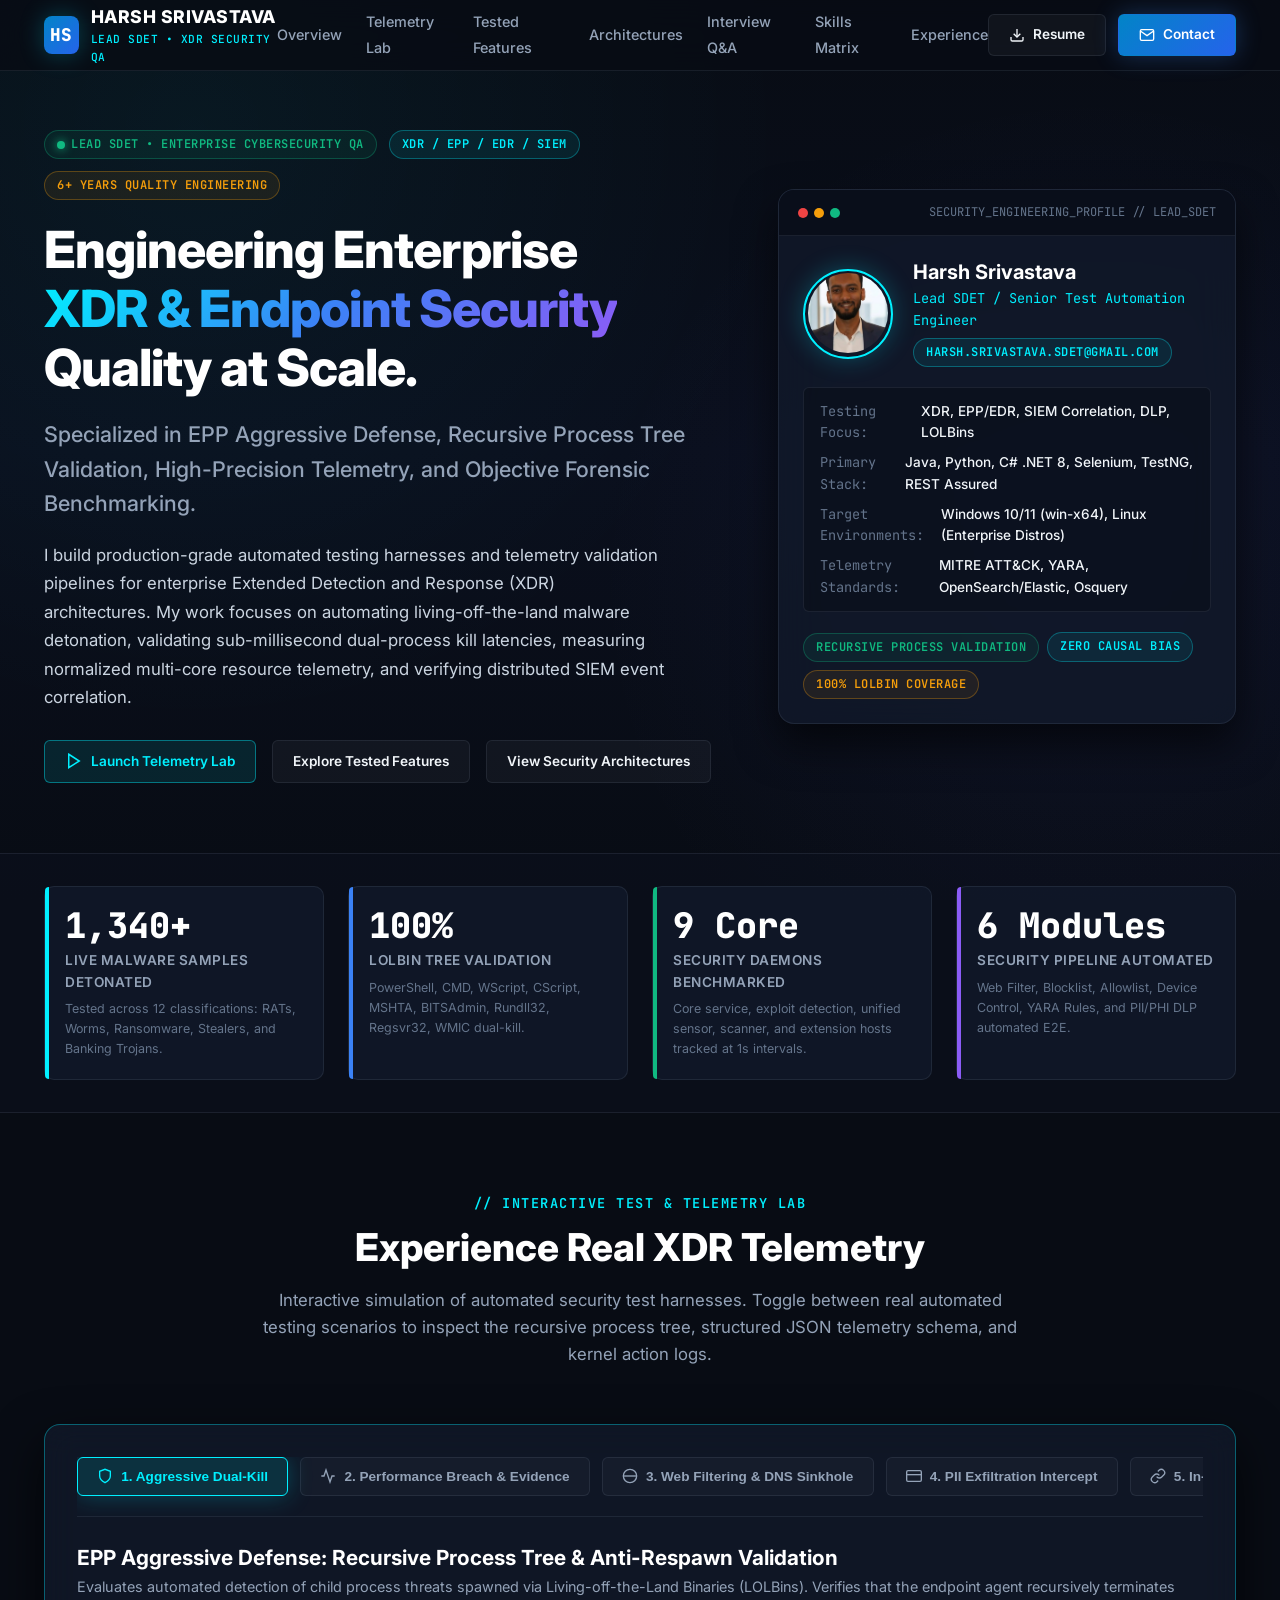
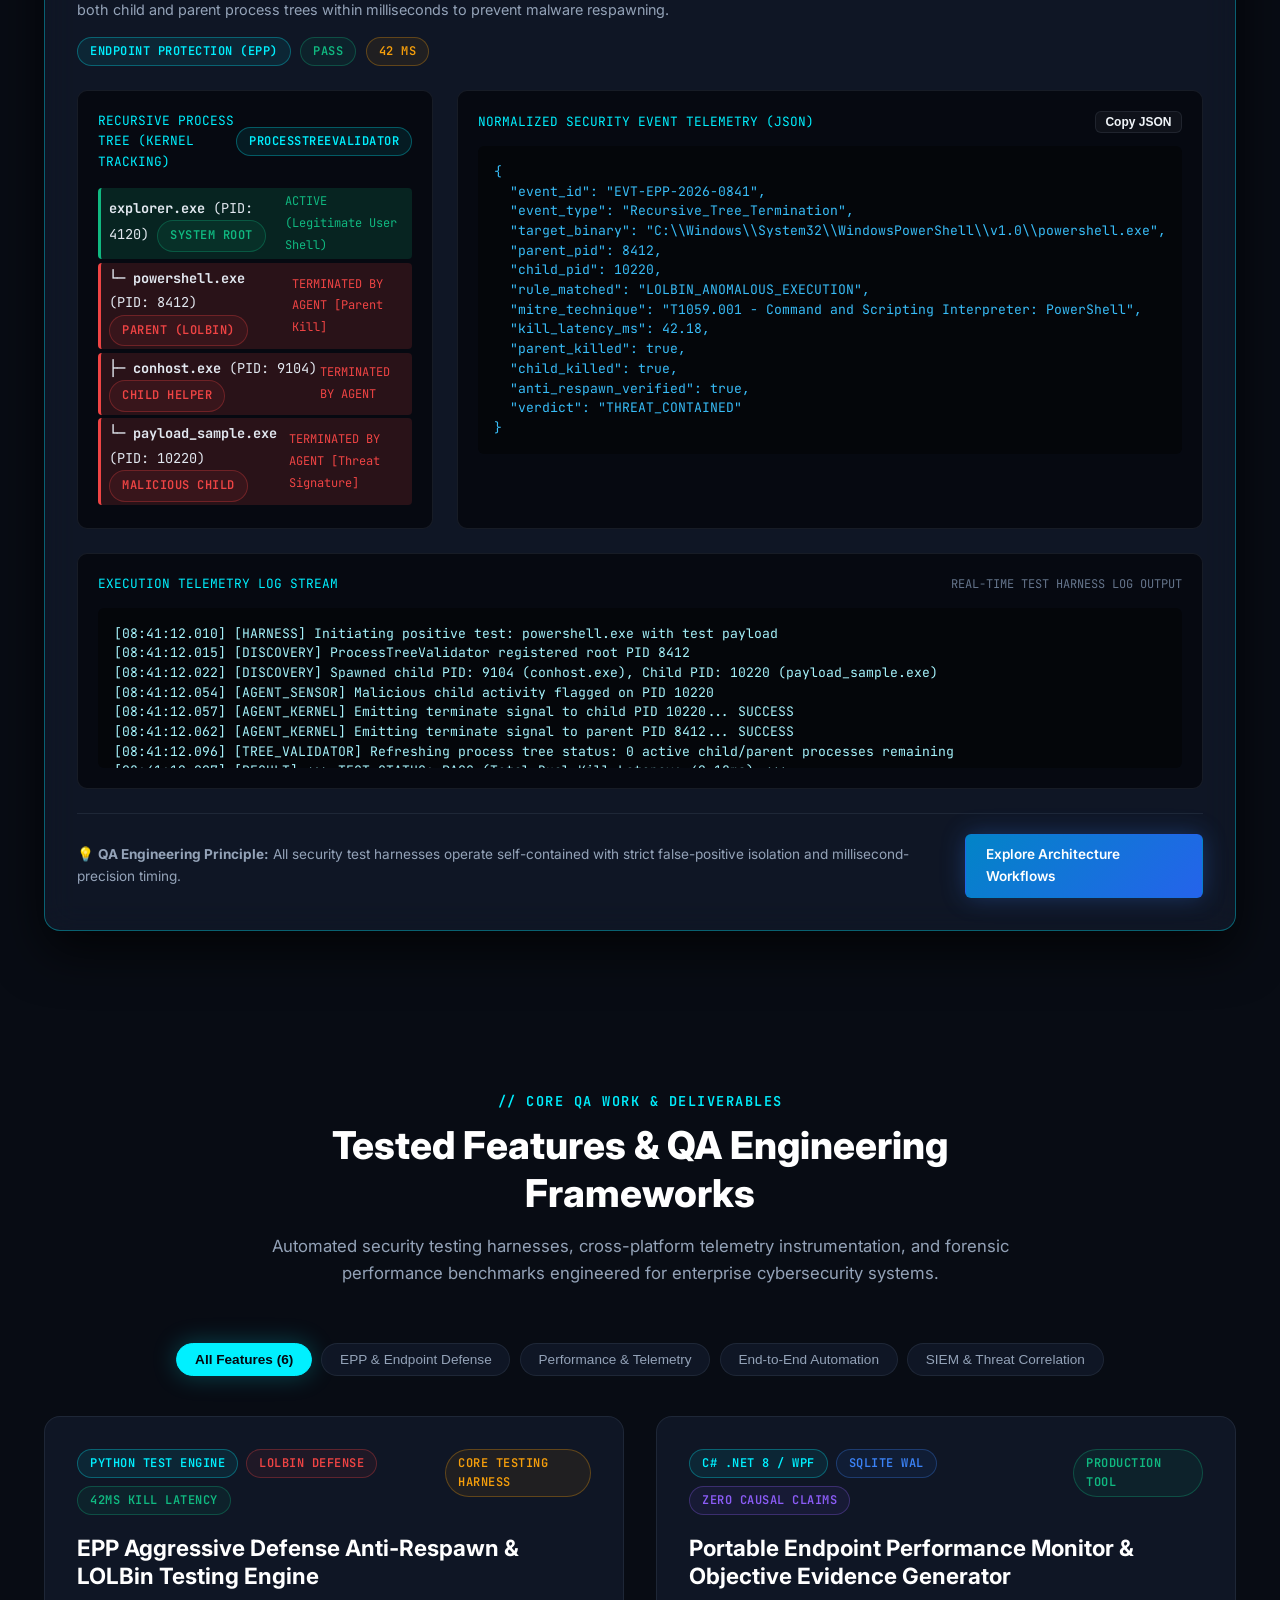
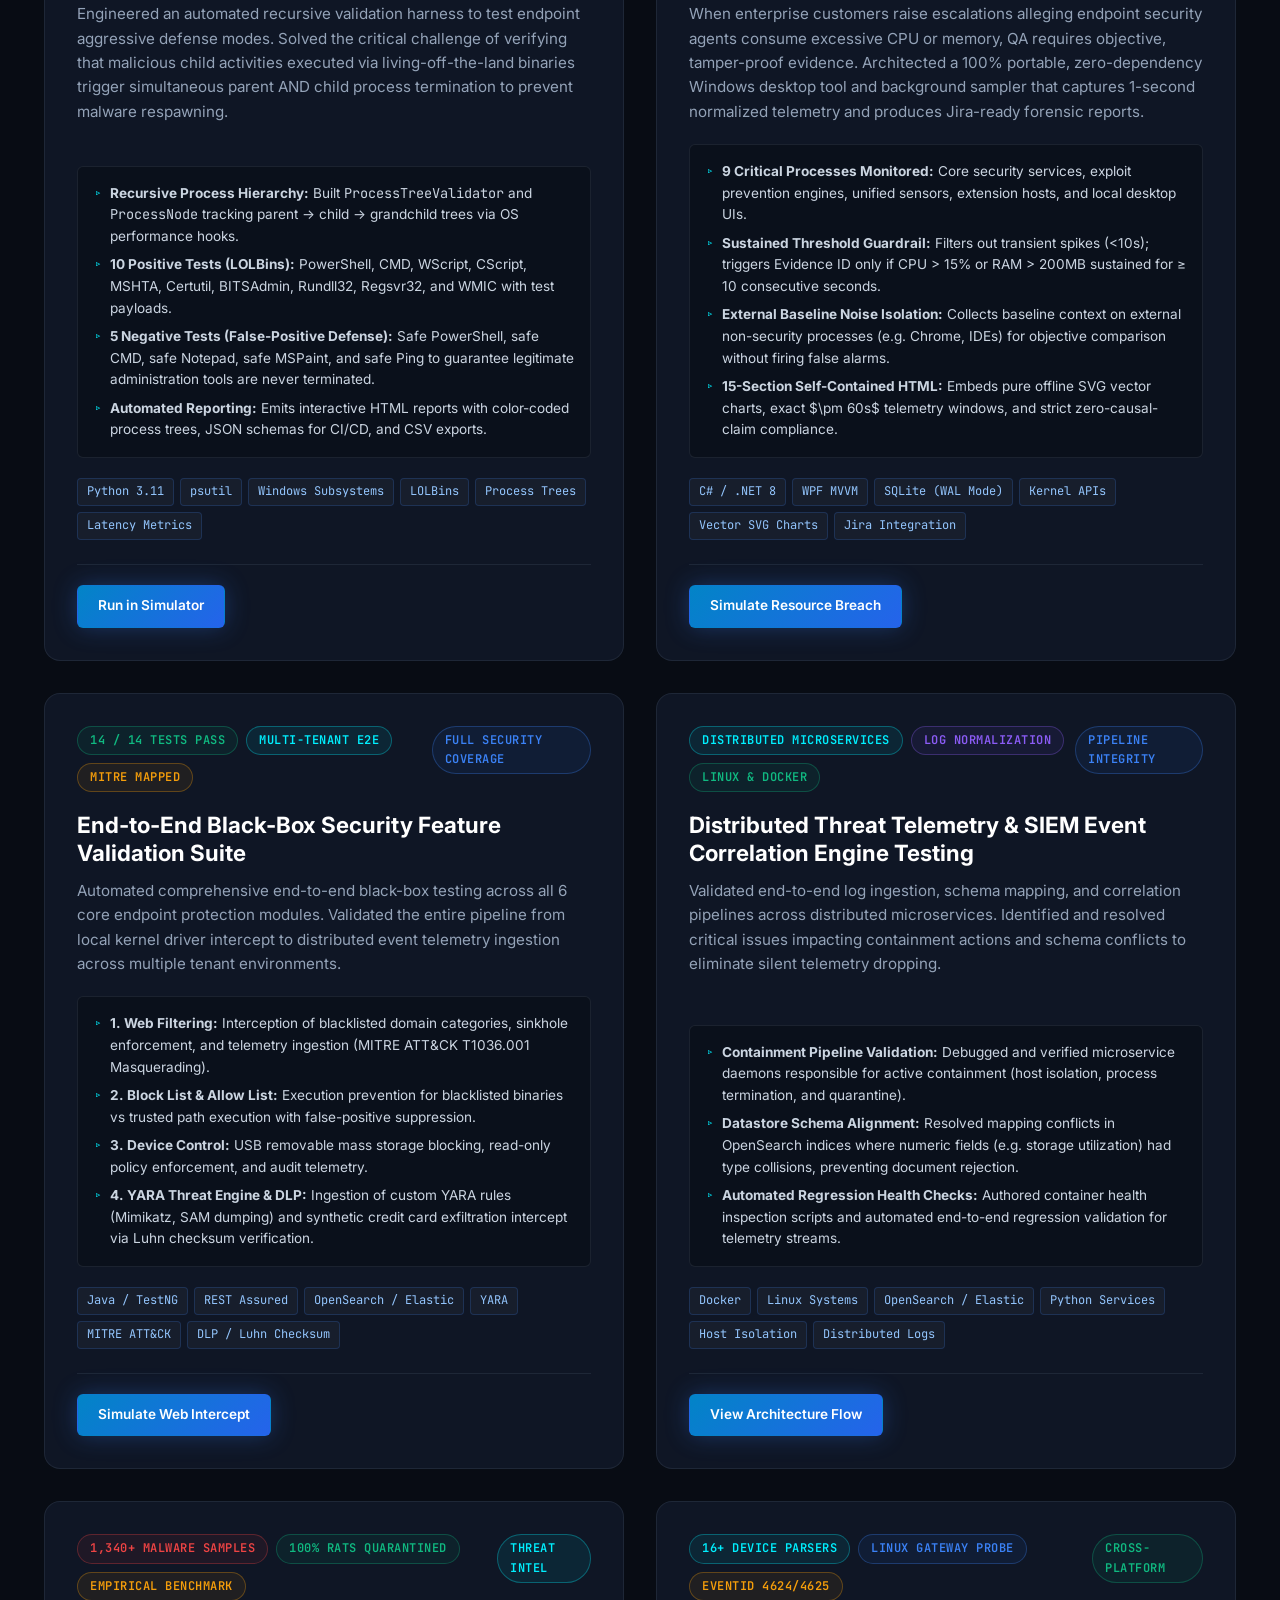
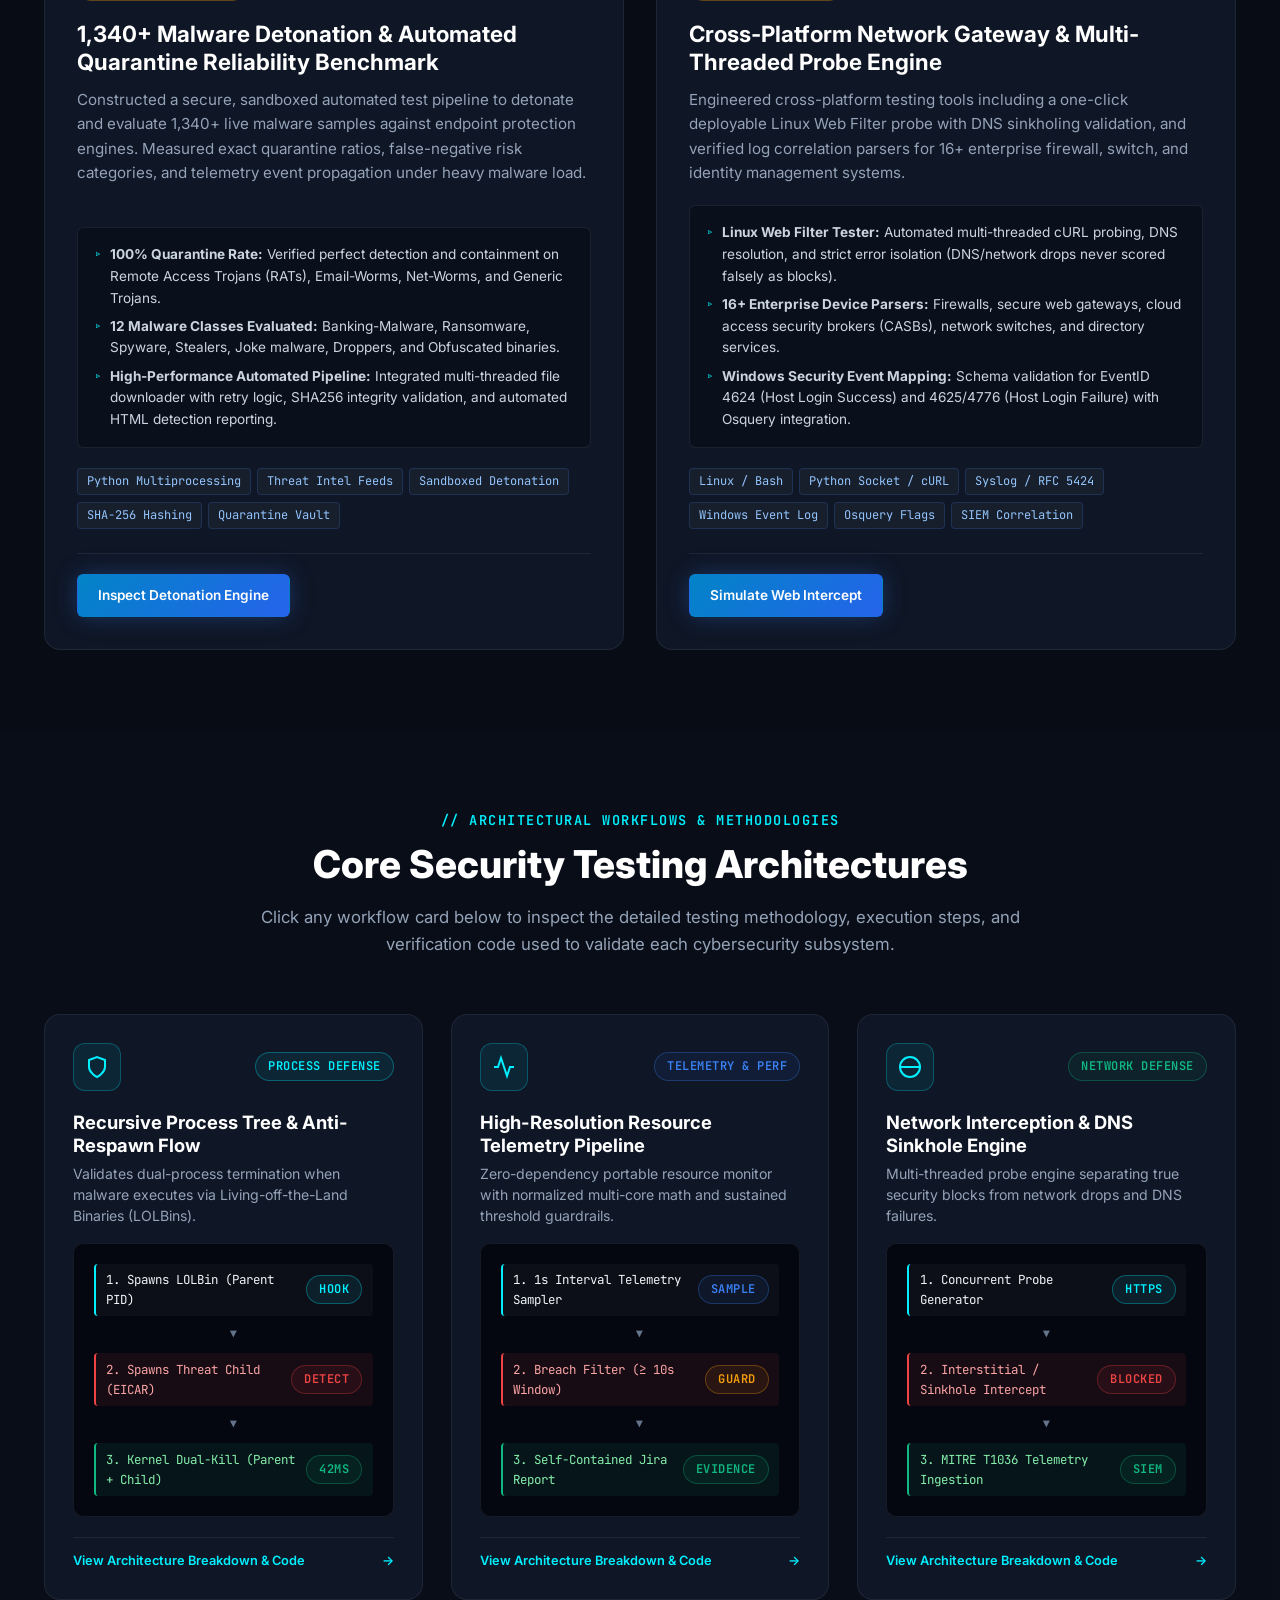
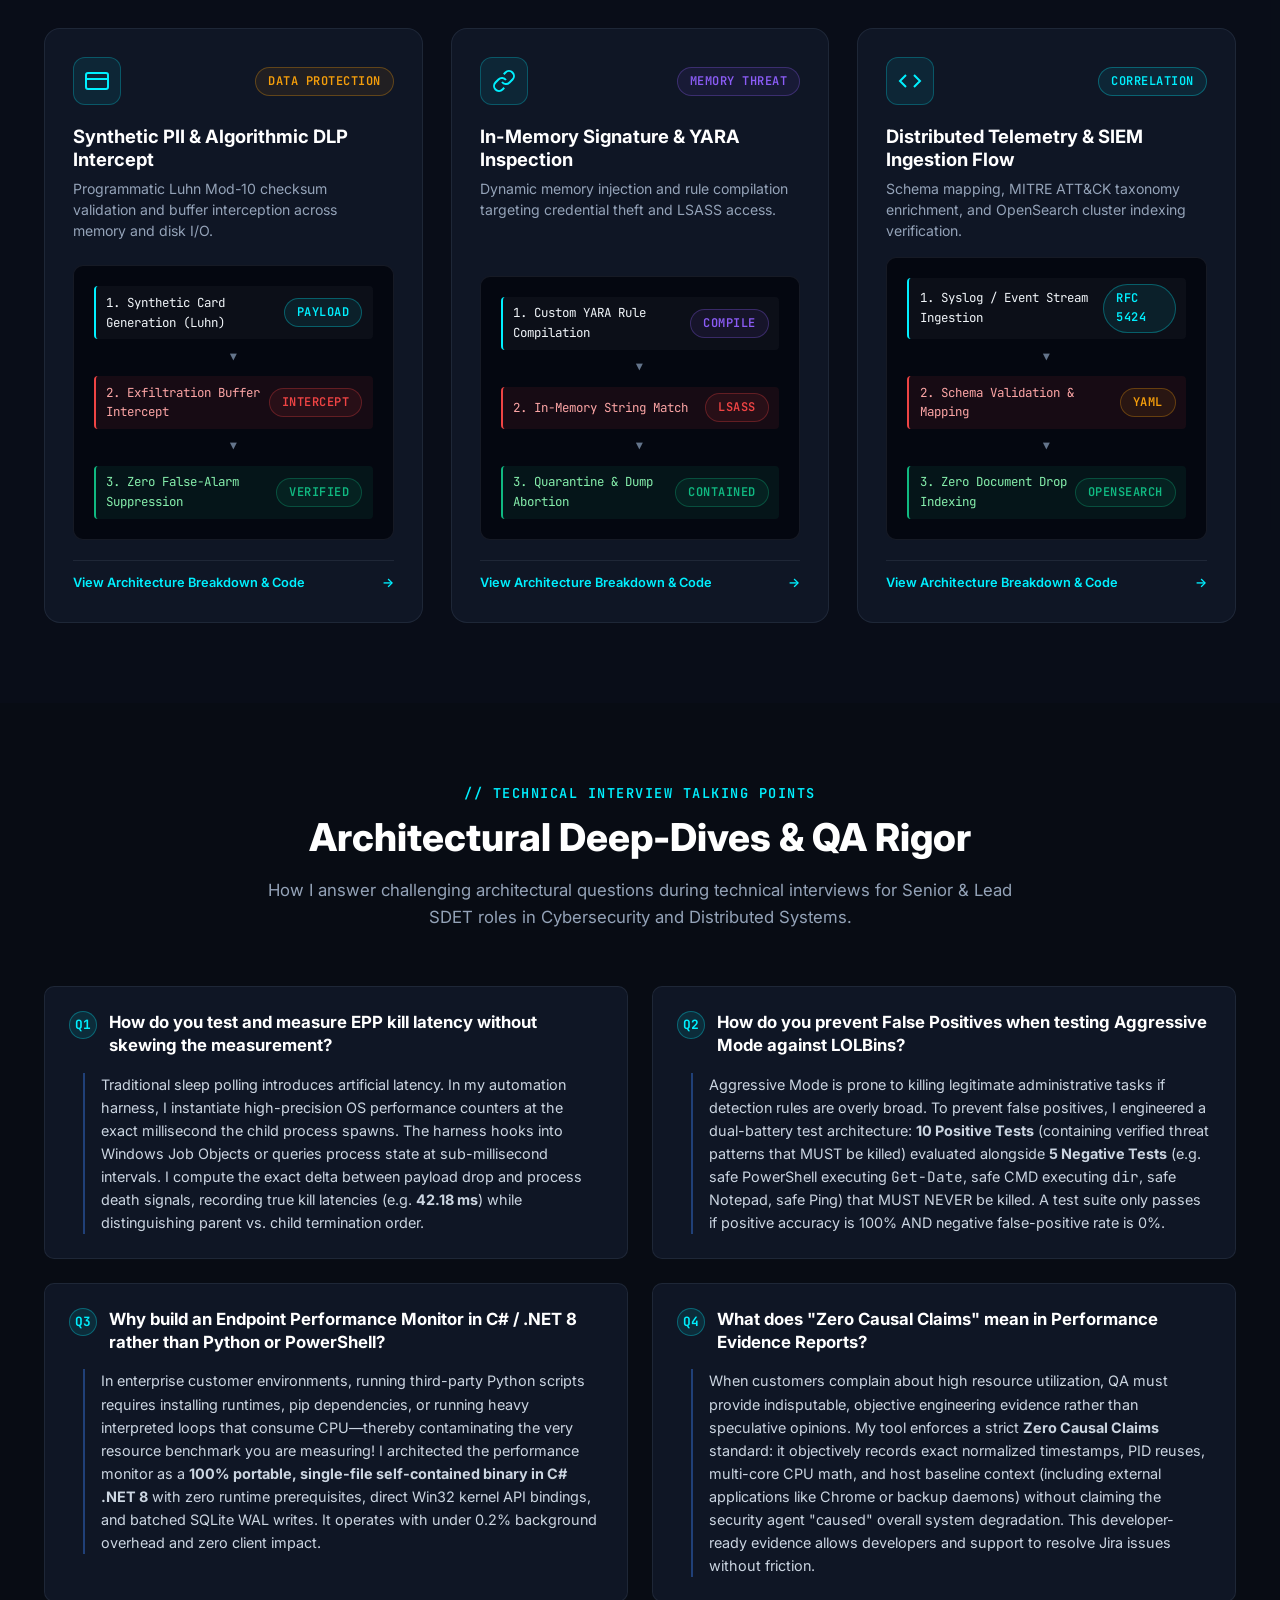
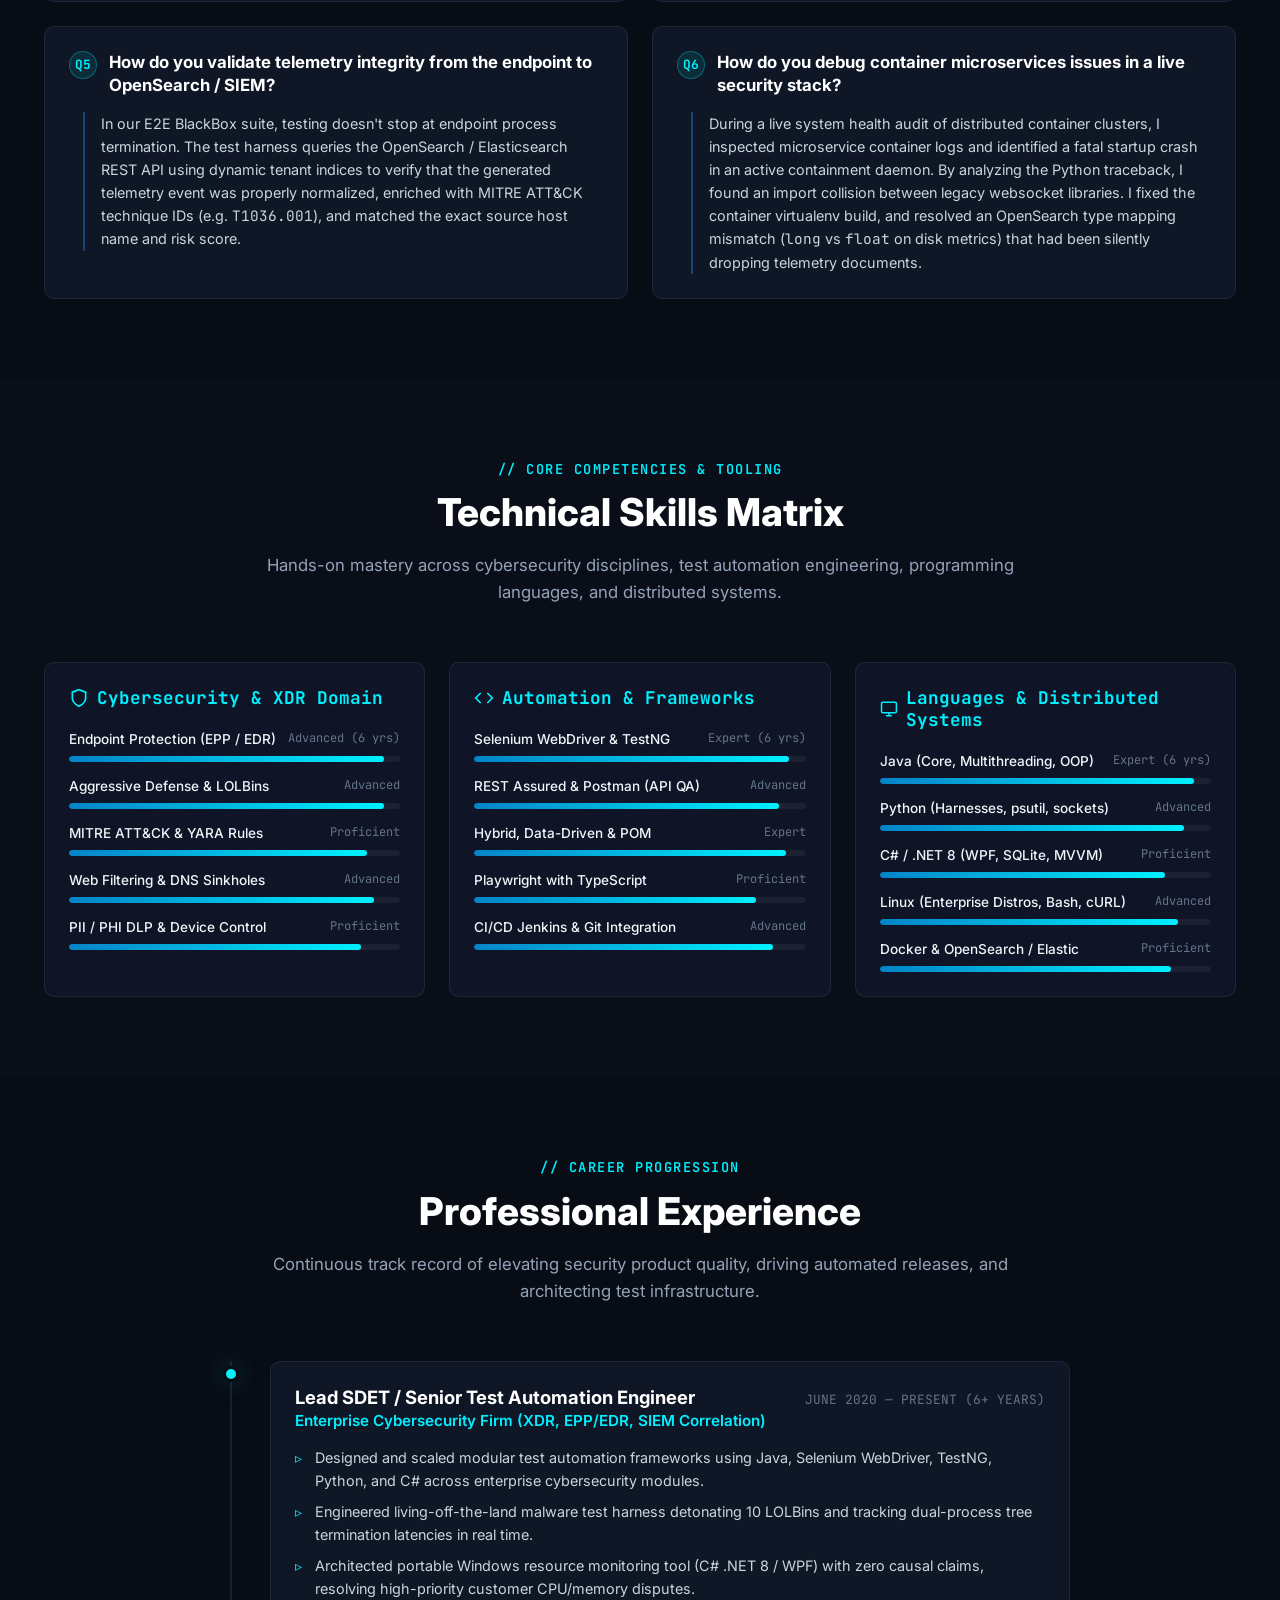
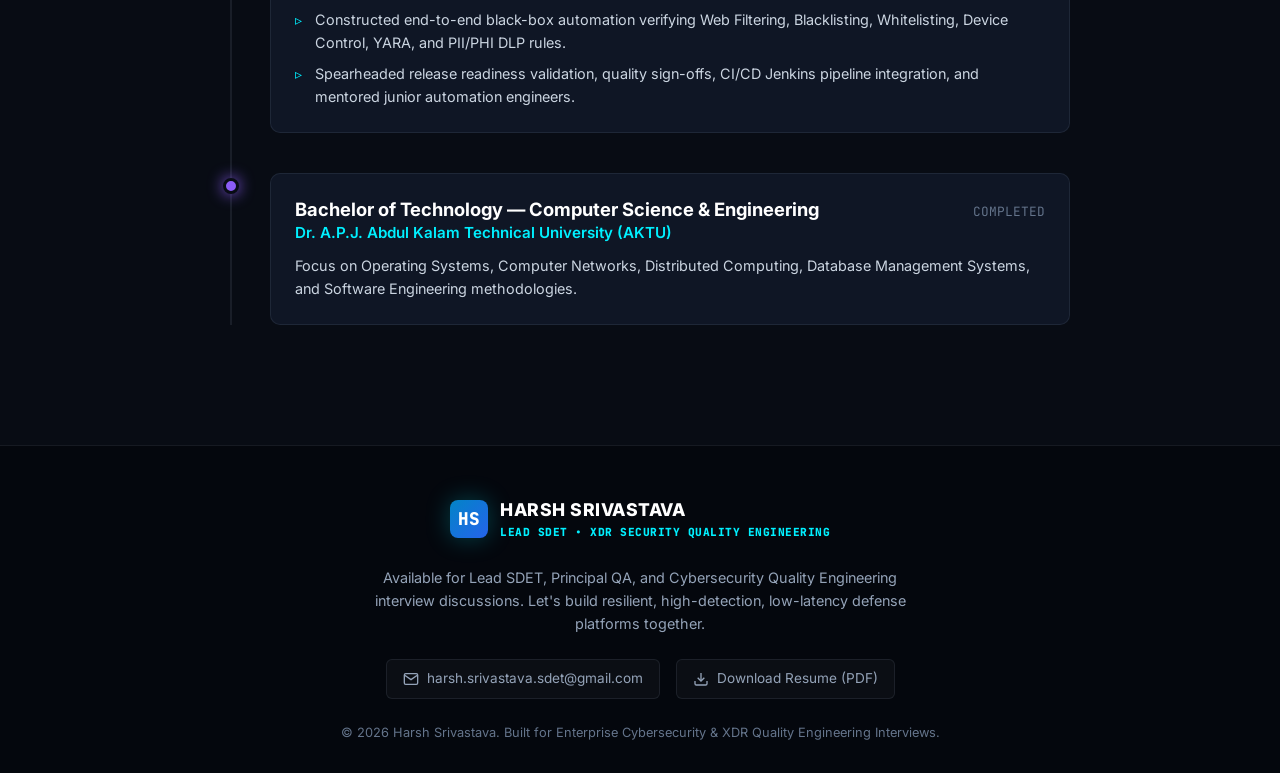
==== commit 94aa62a9: "refactor: remove all company-specific screenshots and proprietary references; transition to generic " ====
--- a/index.html
+++ b/index.html
@@ -3,9 +3,9 @@
 <head>
   <meta charset="UTF-8">
   <meta name="viewport" content="width=device-width, initial-scale=1.0">
-  <title>Harsh Srivastava | Lead SDET — XDR, EPP/EDR & Cybersecurity QA Portfolio</title>
-  <meta name="description" content="Portfolio of Harsh Srivastava, Lead SDET specializing in Extended Detection & Response (XDR), Endpoint Protection (EPP), EDR Telemetry, and SIEM Quality Engineering across Enterprise Cybersecurity Platforms.">
-  <meta name="keywords" content="Harsh Srivastava, SDET, Lead QA Engineer, XDR Testing, EDR Testing, EPP, Enterprise Security QA, Automation Framework, Java, Python, Selenium, C#">
+  <title>Harsh Srivastava | Lead SDET — XDR, EPP/EDR & Cybersecurity Quality Engineering</title>
+  <meta name="description" content="Portfolio of Harsh Srivastava, Lead SDET specializing in Extended Detection & Response (XDR), Endpoint Protection (EPP), EDR Telemetry, and SIEM Quality Engineering.">
+  <meta name="keywords" content="Harsh Srivastava, SDET, Lead QA Engineer, XDR Testing, EDR Testing, EPP, Cybersecurity QA, Automation Framework, Java, Python, Selenium, C#">
   
   <!-- Favicon / Tab Icon -->
   <link rel="icon" type="image/svg+xml" href="data:image/svg+xml,<svg xmlns='http://www.w3.org/2000/svg' viewBox='0 0 100 100'><rect width='100' height='100' rx='20' fill='%230284c7'/><text x='50%' y='65%' font-size='50' font-weight='bold' fill='white' text-anchor='middle' font-family='sans-serif'>HS</text></svg>">
@@ -35,9 +35,9 @@
 
       <ul class="nav-links">
         <li><a href="#overview">Overview</a></li>
-        <li><a href="#simulator">Telemetry Simulator</a></li>
-        <li><a href="#projects">Case Studies</a></li>
-        <li><a href="#gallery">Evidence & UI</a></li>
+        <li><a href="#simulator">Telemetry Lab</a></li>
+        <li><a href="#projects">Tested Features</a></li>
+        <li><a href="#architecture">Architectures</a></li>
         <li><a href="#interview">Interview Q&A</a></li>
         <li><a href="#skills">Skills Matrix</a></li>
         <li><a href="#experience">Experience</a></li>
@@ -64,9 +64,9 @@
       <div class="hero-content">
         <div class="hero-badge-wrap">
           <span class="badge badge-green">
-            <span class="pulse-dot"></span> Active Lead SDET • Enterprise XDR & EPP/EDR
+            <span class="pulse-dot"></span> Lead SDET • Enterprise Cybersecurity QA
           </span>
-          <span class="badge badge-cyan">aiXDR / EPP / EDR / SIEM</span>
+          <span class="badge badge-cyan">XDR / EPP / EDR / SIEM</span>
           <span class="badge badge-amber">6+ Years Quality Engineering</span>
         </div>
 
@@ -77,25 +77,24 @@
         </h1>
 
         <p class="hero-subtitle">
-          Specialized in EPP Aggressive Defense, Recursive Process Tree Validation, High-Precision Telemetry, and Indisputable Forensic Evidence Generation.
+          Specialized in EPP Aggressive Defense, Recursive Process Tree Validation, High-Precision Telemetry, and Objective Forensic Benchmarking.
         </p>
 
         <p class="hero-bio">
-          I build production-grade automated testing harnesses and objective telemetry instrumentation for enterprise Extended Detection and Response (XDR) platforms. From detonating living-off-the-land malware and benchmarking dual-process kill latencies to creating portable C# .NET resource monitors that resolve multi-tenant customer escalations with zero causal bias.
+          I build production-grade automated testing harnesses and telemetry validation pipelines for enterprise Extended Detection and Response (XDR) architectures. My work focuses on automating living-off-the-land malware detonation, validating sub-millisecond dual-process kill latencies, measuring normalized multi-core resource telemetry, and verifying distributed SIEM event correlation.
         </p>
 
         <div class="hero-cta">
           <a href="#simulator" class="btn btn-cyan">
             <svg width="18" height="18" viewBox="0 0 24 24" fill="none" stroke="currentColor" stroke-width="2"><polygon points="5 3 19 12 5 21 5 3"/></svg>
-            Launch Telemetry Simulator
+            Launch Telemetry Lab
           </a>
           <a href="#projects" class="btn btn-outline">
-            Explore 6 Deep-Dive Projects
+            Explore Tested Features
           </a>
-          <button class="btn btn-outline open-report-btn" data-report="assets/reports/Sample_Evidence_Report.html" data-title="Enterprise EPP/EDR Resource Evidence Report (EPP-RES-20260919-0017)">
-            <svg width="18" height="18" viewBox="0 0 24 24" fill="none" stroke="currentColor" stroke-width="2"><path d="M14 2H6a2 2 0 0 0-2 2v16a2 2 0 0 0 2 2h12a2 2 0 0 0 2-2V8z"/><polyline points="14 2 14 8 20 8"/><line x1="16" y1="13" x2="8" y2="13"/><line x1="16" y1="17" x2="8" y2="17"/></svg>
-            View Live Evidence Report
-          </button>
+          <a href="#architecture" class="btn btn-outline">
+            View Security Architectures
+          </a>
         </div>
       </div>
 
@@ -108,7 +107,7 @@
               <span class="t-dot t-dot-amber"></span>
               <span class="t-dot t-dot-green"></span>
             </div>
-            <div class="terminal-title">ENDPOINT_SECURITY_CONTEXT // ENTERPRISE-EPP</div>
+            <div class="terminal-title">SECURITY_ENGINEERING_PROFILE // LEAD_SDET</div>
           </div>
 
           <div class="profile-card-body">
@@ -125,26 +124,26 @@
 
             <div class="profile-meta-list">
               <div class="meta-item">
-                <span class="label">Product Focus:</span>
-                <span class="val">Enterprise aiXDR, EPP/EDR, CCE SIEM, S-Collector</span>
+                <span class="label">Testing Focus:</span>
+                <span class="val">XDR, EPP/EDR, SIEM Correlation, DLP, LOLBins</span>
               </div>
               <div class="meta-item">
                 <span class="label">Primary Stack:</span>
                 <span class="val">Java, Python, C# .NET 8, Selenium, TestNG, REST Assured</span>
               </div>
               <div class="meta-item">
-                <span class="label">Operating Systems:</span>
-                <span class="val">Windows 10/11 (win-x64), Rocky Linux 9.5</span>
+                <span class="label">Target Environments:</span>
+                <span class="val">Windows 10/11 (win-x64), Linux (Enterprise Distros)</span>
               </div>
               <div class="meta-item">
-                <span class="label">Security Telemetry:</span>
+                <span class="label">Telemetry Standards:</span>
                 <span class="val">MITRE ATT&CK, YARA, OpenSearch/Elastic, Osquery</span>
               </div>
             </div>
 
             <div class="profile-badges">
-              <span class="badge badge-green">Process Tree Validated</span>
-              <span class="badge badge-cyan">Zero Causal Claims</span>
+              <span class="badge badge-green">Recursive Process Validation</span>
+              <span class="badge badge-cyan">Zero Causal Bias</span>
               <span class="badge badge-amber">100% LOLBin Coverage</span>
             </div>
           </div>
@@ -159,9 +158,9 @@
   <section class="telemetry-bar-section" id="overview">
     <div class="container telemetry-grid">
       <div class="telemetry-card">
-        <div class="telemetry-value">1,349+</div>
-        <div class="telemetry-label">Live Malware Samples</div>
-        <div class="telemetry-desc">Detonated across 12 categories: RATs, Worms, Ransomware, Stealers, Banking Trojans.</div>
+        <div class="telemetry-value">1,340+</div>
+        <div class="telemetry-label">Live Malware Samples Detonated</div>
+        <div class="telemetry-desc">Tested across 12 classifications: RATs, Worms, Ransomware, Stealers, and Banking Trojans.</div>
       </div>
 
       <div class="telemetry-card card-blue">
@@ -171,15 +170,15 @@
       </div>
 
       <div class="telemetry-card card-green">
-        <div class="telemetry-value">9 / 9</div>
-        <div class="telemetry-label">Target Security Daemons Monitored</div>
-        <div class="telemetry-desc">eppd, ExploitDP, EDR-ADMP, Unified, Scanner, Extension host tracked at 1-second intervals.</div>
+        <div class="telemetry-value">9 Core</div>
+        <div class="telemetry-label">Security Daemons Benchmarked</div>
+        <div class="telemetry-desc">Core service, exploit detection, unified sensor, scanner, and extension hosts tracked at 1s intervals.</div>
       </div>
 
       <div class="telemetry-card card-purple">
-        <div class="telemetry-value">6 / 6</div>
-        <div class="telemetry-label">Core EPP Modules E2E</div>
-        <div class="telemetry-desc">Web Filter, Blocklist, Allowlist, Device Control, YARA Rules, PII/PHI DLP automated.</div>
+        <div class="telemetry-value">6 Modules</div>
+        <div class="telemetry-label">Security Pipeline Automated</div>
+        <div class="telemetry-desc">Web Filter, Blocklist, Allowlist, Device Control, YARA Rules, and PII/PHI DLP automated E2E.</div>
       </div>
     </div>
   </section>
@@ -193,7 +192,7 @@
         <div class="section-pretitle">// INTERACTIVE TEST & TELEMETRY LAB</div>
         <h2 class="section-title">Experience Real XDR Telemetry</h2>
         <p class="section-desc">
-          Test harnesses I architected in action. Toggle between real automated security scenarios to inspect the recursive process tree, structured JSON telemetry schema, and kernel action logs.
+          Interactive simulation of automated security test harnesses. Toggle between real automated testing scenarios to inspect the recursive process tree, structured JSON telemetry schema, and kernel action logs.
         </p>
       </div>
 
@@ -202,11 +201,11 @@
         <div class="sim-nav">
           <button class="sim-tab-btn active" data-scenario="aggressive_mode">
             <svg width="16" height="16" viewBox="0 0 24 24" fill="none" stroke="currentColor" stroke-width="2"><path d="M12 22s8-4 8-10V5l-8-3-8 3v7c0 6 8 10 8 10z"/></svg>
-            1. Aggressive Mode Dual-Kill
+            1. Aggressive Dual-Kill
           </button>
           <button class="sim-tab-btn" data-scenario="resource_breach">
             <svg width="16" height="16" viewBox="0 0 24 24" fill="none" stroke="currentColor" stroke-width="2"><path d="M22 12h-4l-3 9L9 3l-3 9H2"/></svg>
-            2. Performance Breach & Jira Evidence
+            2. Performance Breach & Evidence
           </button>
           <button class="sim-tab-btn" data-scenario="web_filtering">
             <svg width="16" height="16" viewBox="0 0 24 24" fill="none" stroke="currentColor" stroke-width="2"><circle cx="12" cy="12" r="10"/><line x1="2" y1="12" x2="22" y2="12"/></svg>
@@ -214,24 +213,24 @@
           </button>
           <button class="sim-tab-btn" data-scenario="dlp_pii">
             <svg width="16" height="16" viewBox="0 0 24 24" fill="none" stroke="currentColor" stroke-width="2"><rect x="1" y="4" width="22" height="16" rx="2" ry="2"/><line x1="1" y1="10" x2="23" y2="10"/></svg>
-            4. PII / Credit Card Exfiltration Intercept
+            4. PII Exfiltration Intercept
           </button>
           <button class="sim-tab-btn" data-scenario="yara_engine">
             <svg width="16" height="16" viewBox="0 0 24 24" fill="none" stroke="currentColor" stroke-width="2"><path d="M10 13a5 5 0 0 0 7.54.54l3-3a5 5 0 0 0-7.07-7.07l-1.72 1.71"/><path d="M14 11a5 5 0 0 0-7.54-.54l-3 3a5 5 0 0 0 7.07 7.07l1.71-1.71"/></svg>
-            5. YARA Mimikatz Memory Scan
+            5. In-Memory YARA Scan
           </button>
         </div>
 
         <!-- Scenario Banner -->
         <div style="margin-bottom:1.5rem; display:flex; justify-content:space-between; align-items:center; flex-wrap:wrap; gap:1rem;">
           <div>
-            <h3 id="sim-title" style="font-size:1.3rem; color:var(--text-white);">EPP Aggressive Mode: LOLBin + Dual-Process Kill</h3>
+            <h3 id="sim-title" style="font-size:1.3rem; color:var(--text-white);">EPP Aggressive Defense: Recursive Process Tree & Anti-Respawn Validation</h3>
             <p id="sim-desc" style="color:var(--text-muted); font-size:0.9rem; margin-top:0.25rem;">
-              Malicious payload spawned via PowerShell with embedded EICAR. Aggressive Mode detects malicious child activity and recursively terminates BOTH child and parent processes.
+              Evaluates automated detection of child process threats spawned via Living-off-the-Land Binaries (LOLBins). Verifies that the endpoint agent recursively terminates both child and parent process trees.
             </p>
           </div>
           <div style="display:flex; gap:0.6rem; align-items:center;">
-            <span class="badge badge-cyan" id="sim-module">EPP Endpoint Defense</span>
+            <span class="badge badge-cyan" id="sim-module">Endpoint Protection (EPP)</span>
             <span class="badge badge-green" id="sim-status">PASS</span>
             <span class="badge badge-amber" id="sim-latency">42 ms</span>
           </div>
@@ -253,7 +252,7 @@
           <!-- Right: Telemetry Event JSON -->
           <div class="sim-panel">
             <div class="sim-panel-title">
-              <span>CCE / EDR Normalized Event (JSON)</span>
+              <span>Normalized Security Event Telemetry (JSON)</span>
               <button class="btn btn-outline btn-copy" data-copy-target="sim-json-container" style="padding:0.2rem 0.6rem; font-size:0.75rem;">Copy JSON</button>
             </div>
             <pre class="code-output" id="sim-json-container">
@@ -266,7 +265,7 @@
         <div class="sim-panel" style="margin-top:1.5rem;">
           <div class="sim-panel-title">
             <span>Execution Telemetry Log Stream</span>
-            <span style="font-size:0.75rem; color:var(--text-dim);">Real-time sampler & validator stream</span>
+            <span style="font-size:0.75rem; color:var(--text-dim);">Real-time test harness log output</span>
           </div>
           <pre class="code-output" id="sim-log-container" style="max-height:160px; color:#a5f3fc;">
             <!-- Dynamically populated -->
@@ -275,68 +274,68 @@
 
         <div class="sim-actions-bar">
           <div style="font-size:0.85rem; color:var(--text-muted);">
-            💡 <strong>Interview Insight:</strong> All test engines run standalone with zero external dependencies and isolate true security violations from false positives.
-          </div>
-          <button class="btn btn-primary open-report-btn" data-report="assets/reports/Sample_Evidence_Report.html" data-title="Forensic Evidence Report Viewer">
-            Open Interactive Evidence Report
-          </button>
+            💡 <strong>QA Engineering Principle:</strong> All security test harnesses operate self-contained with strict false-positive isolation and millisecond-precision timing.
+          </div>
+          <a href="#architecture" class="btn btn-primary">
+            Explore Architecture Workflows
+          </a>
         </div>
       </div>
     </div>
   </section>
 
   <!-- ===================================================================
-       5. DETAILED CASE STUDIES & PROJECTS
+       5. DETAILED CASE STUDIES & TESTED FEATURES
        =================================================================== -->
   <section class="section" id="projects">
     <div class="container">
       <div class="section-header">
-        <div class="section-pretitle">// PRODUCTION IMPACT & CASE STUDIES</div>
-        <h2 class="section-title">What I Built & Delivered in Enterprise XDR Testing</h2>
+        <div class="section-pretitle">// CORE QA WORK & DELIVERABLES</div>
+        <h2 class="section-title">Tested Features & QA Engineering Frameworks</h2>
         <p class="section-desc">
-          Architected security testing frameworks, cross-platform telemetry instrumentation, and forensic evidence engines to harden enterprise endpoint protection.
+          Automated security testing harnesses, cross-platform telemetry instrumentation, and forensic performance benchmarks engineered for enterprise cybersecurity systems.
         </p>
       </div>
 
       <!-- Category Filter Tabs -->
       <div class="filter-tabs">
-        <button class="filter-btn active" data-filter="all">All Projects (6)</button>
-        <button class="filter-btn" data-filter="epp">EPP & Endpoint Security</button>
+        <button class="filter-btn active" data-filter="all">All Features (6)</button>
+        <button class="filter-btn" data-filter="epp">EPP & Endpoint Defense</button>
         <button class="filter-btn" data-filter="performance">Performance & Telemetry</button>
-        <button class="filter-btn" data-filter="e2e">Black-Box E2E Automation</button>
-        <button class="filter-btn" data-filter="siem">SIEM, CCE & Reliability</button>
+        <button class="filter-btn" data-filter="e2e">End-to-End Automation</button>
+        <button class="filter-btn" data-filter="siem">SIEM & Threat Correlation</button>
       </div>
 
       <div class="projects-grid">
 
-        <!-- PROJECT 1: Aggressive Mode Automation Engine -->
+        <!-- FEATURE 1: Aggressive Mode Automation Engine -->
         <div class="project-card" data-category="epp">
           <div class="project-card-header">
             <div class="project-meta-badges">
-              <span class="badge badge-cyan">Python v7 Engine</span>
+              <span class="badge badge-cyan">Python Test Engine</span>
               <span class="badge badge-red">LOLBin Defense</span>
               <span class="badge badge-green">42ms Kill Latency</span>
             </div>
-            <span class="badge badge-amber">Core Innovation</span>
-          </div>
-
-          <h3 class="project-title">EPP Aggressive Mode Anti-Respawn & LOLBin Testing Engine</h3>
+            <span class="badge badge-amber">Core Testing Harness</span>
+          </div>
+
+          <h3 class="project-title">EPP Aggressive Defense Anti-Respawn & LOLBin Testing Engine</h3>
           <p class="project-desc">
-            Engineered an automated recursive validation harness to test Enterprise EPP Aggressive Mode. Solved the critical challenge of verifying that malicious child activities executed via living-off-the-land binaries trigger simultaneous parent AND child process termination to prevent malware respawning.
+            Engineered an automated recursive validation harness to test endpoint aggressive defense modes. Solved the critical challenge of verifying that malicious child activities executed via living-off-the-land binaries trigger simultaneous parent AND child process termination to prevent malware respawning.
           </p>
 
           <div class="project-highlights">
             <div class="highlight-item">
               <span class="highlight-bullet">▹</span>
-              <span><strong>Recursive Process Hierarchy:</strong> Built <code>ProcessTreeValidator</code> and <code>ProcessNode</code> tracking parent -> child -> grandchild trees via OS hooks.</span>
-            </div>
-            <div class="highlight-item">
-              <span class="highlight-bullet">▹</span>
-              <span><strong>10 Positive Tests (LOLBins):</strong> PowerShell, CMD, WScript, CScript, MSHTA, Certutil, BITSAdmin, Rundll32, Regsvr32, and WMIC with EICAR payload.</span>
-            </div>
-            <div class="highlight-item">
-              <span class="highlight-bullet">▹</span>
-              <span><strong>5 Negative Tests (False-Positive Defense):</strong> Safe PowerShell, safe CMD, safe Notepad, safe MSPaint, and safe Ping to guarantee legitimate administration tools are never killed.</span>
+              <span><strong>Recursive Process Hierarchy:</strong> Built <code>ProcessTreeValidator</code> and <code>ProcessNode</code> tracking parent -> child -> grandchild trees via OS performance hooks.</span>
+            </div>
+            <div class="highlight-item">
+              <span class="highlight-bullet">▹</span>
+              <span><strong>10 Positive Tests (LOLBins):</strong> PowerShell, CMD, WScript, CScript, MSHTA, Certutil, BITSAdmin, Rundll32, Regsvr32, and WMIC with test payloads.</span>
+            </div>
+            <div class="highlight-item">
+              <span class="highlight-bullet">▹</span>
+              <span><strong>5 Negative Tests (False-Positive Defense):</strong> Safe PowerShell, safe CMD, safe Notepad, safe MSPaint, and safe Ping to guarantee legitimate administration tools are never terminated.</span>
             </div>
             <div class="highlight-item">
               <span class="highlight-bullet">▹</span>
@@ -349,21 +348,18 @@
             <span class="tech-tag">psutil</span>
             <span class="tech-tag">Windows Subsystems</span>
             <span class="tech-tag">LOLBins</span>
-            <span class="tech-tag">EICAR Detonation</span>
             <span class="tech-tag">Process Trees</span>
+            <span class="tech-tag">Latency Metrics</span>
           </div>
 
           <div class="project-actions">
-            <button class="btn btn-primary open-report-btn" data-report="assets/reports/EPP_Aggressive_Mode_Testing_Guide.html" data-title="Aggressive Mode Testing Engine Guide">
-              View Architecture Guide
-            </button>
-            <a href="#simulator" class="btn btn-outline" onclick="renderSimulator('aggressive_mode');">
+            <a href="#simulator" class="btn btn-primary" onclick="renderSimulator('aggressive_mode');">
               Run in Simulator
             </a>
           </div>
         </div>
 
-        <!-- PROJECT 2: Portable Resource Performance Monitor -->
+        <!-- FEATURE 2: Portable Resource Performance Monitor -->
         <div class="project-card" data-category="performance">
           <div class="project-card-header">
             <div class="project-meta-badges">
@@ -374,23 +370,23 @@
             <span class="badge badge-green">Production Tool</span>
           </div>
 
-          <h3 class="project-title">Enterprise EPP/EDR Portable Performance Monitor & Jira Evidence Generator</h3>
+          <h3 class="project-title">Portable Endpoint Performance Monitor & Objective Evidence Generator</h3>
           <p class="project-desc">
-            When enterprise customers reported high CPU or memory utilization spikes, traditional QA lacked objective, tamper-proof evidence. Architected a 100% portable, zero-dependency Windows desktop tool and background sampler that captures 1-second normalized telemetry and produces Jira-ready forensic reports.
+            When enterprise customers raise escalations alleging endpoint security agents consume excessive CPU or memory, QA requires objective, tamper-proof evidence. Architected a 100% portable, zero-dependency Windows desktop tool and background sampler that captures 1-second normalized telemetry and produces Jira-ready forensic reports.
           </p>
 
           <div class="project-highlights">
             <div class="highlight-item">
               <span class="highlight-bullet">▹</span>
-              <span><strong>9 Critical Processes Monitored:</strong> <code>eppd</code>, <code>ExploitDP</code>, <code>EPP-Core</code>, <code>EDR-ADMP</code>, <code>EDR-Unified</code>, <code>ExtendedDefense</code>, <code>scan_win</code>, <code>win.ext</code>, and <code>DesktopAPP</code>.</span>
-            </div>
-            <div class="highlight-item">
-              <span class="highlight-bullet">▹</span>
-              <span><strong>Sustained Threshold Guardrail:</strong> Filters out transient spikes (&lt;10s); triggers Evidence ID (<code>EPP-RES-yyyyMMdd-XXXX</code>) only if CPU &gt; 15% or RAM &gt; 200MB sustained for &ge; 10 consecutive seconds.</span>
-            </div>
-            <div class="highlight-item">
-              <span class="highlight-bullet">▹</span>
-              <span><strong>External Baseline Noise Isolation:</strong> Collects baseline context on external non-EDR processes (e.g. Chrome, IDEs) for objective comparison without firing false alarms.</span>
+              <span><strong>9 Critical Processes Monitored:</strong> Core security services, exploit prevention engines, unified sensors, extension hosts, and local desktop UIs.</span>
+            </div>
+            <div class="highlight-item">
+              <span class="highlight-bullet">▹</span>
+              <span><strong>Sustained Threshold Guardrail:</strong> Filters out transient spikes (&lt;10s); triggers Evidence ID only if CPU &gt; 15% or RAM &gt; 200MB sustained for &ge; 10 consecutive seconds.</span>
+            </div>
+            <div class="highlight-item">
+              <span class="highlight-bullet">▹</span>
+              <span><strong>External Baseline Noise Isolation:</strong> Collects baseline context on external non-security processes (e.g. Chrome, IDEs) for objective comparison without firing false alarms.</span>
             </div>
             <div class="highlight-item">
               <span class="highlight-bullet">▹</span>
@@ -404,20 +400,17 @@
             <span class="tech-tag">SQLite (WAL Mode)</span>
             <span class="tech-tag">Kernel APIs</span>
             <span class="tech-tag">Vector SVG Charts</span>
-            <span class="tech-tag">Jira API Integration</span>
+            <span class="tech-tag">Jira Integration</span>
           </div>
 
           <div class="project-actions">
-            <button class="btn btn-primary open-report-btn" data-report="assets/reports/Sample_Evidence_Report.html" data-title="15-Section Forensic Evidence Report (EPP-RES-20260919-0017)">
-              View 15-Sec Evidence Report
-            </button>
-            <a href="assets/docs/Performance_Monitor_Report.pdf" class="btn btn-outline" target="_blank">
-              PDF Summary
+            <a href="#simulator" class="btn btn-primary" onclick="renderSimulator('resource_breach');">
+              Simulate Resource Breach
             </a>
           </div>
         </div>
 
-        <!-- PROJECT 3: EPP BlackBox E2E Automated Suite -->
+        <!-- FEATURE 3: EPP BlackBox E2E Automated Suite -->
         <div class="project-card" data-category="e2e epp">
           <div class="project-card-header">
             <div class="project-meta-badges">
@@ -428,19 +421,19 @@
             <span class="badge badge-blue">Full Security Coverage</span>
           </div>
 
-          <h3 class="project-title">EPP Black-Box E2E Automated Security Validation Suite</h3>
+          <h3 class="project-title">End-to-End Black-Box Security Feature Validation Suite</h3>
           <p class="project-desc">
-            Automated comprehensive end-to-end black-box testing across all 6 core Enterprise EPP endpoint protection modules. Validated the entire chain from local kernel driver intercept to Elasticsearch event telemetry ingestion across multiple tenant environments.
+            Automated comprehensive end-to-end black-box testing across all 6 core endpoint protection modules. Validated the entire pipeline from local kernel driver intercept to distributed event telemetry ingestion across multiple tenant environments.
           </p>
 
           <div class="project-highlights">
             <div class="highlight-item">
               <span class="highlight-bullet">▹</span>
-              <span><strong>1. Web Filtering:</strong> Interception of blacklisted domains (e.g. WhatsApp Web), sinkhole enforcement, and telemetry ingestion (MITRE ATT&CK T1036.001 Masquerading).</span>
-            </div>
-            <div class="highlight-item">
-              <span class="highlight-bullet">▹</span>
-              <span><strong>2. Block List & Allow List:</strong> Execution prevention for blacklisted binaries (<code>blocked_sample_test.exe</code>) vs trusted path execution (<code>epp_probe_service.exe</code>) with false-positive suppression.</span>
+              <span><strong>1. Web Filtering:</strong> Interception of blacklisted domain categories, sinkhole enforcement, and telemetry ingestion (MITRE ATT&CK T1036.001 Masquerading).</span>
+            </div>
+            <div class="highlight-item">
+              <span class="highlight-bullet">▹</span>
+              <span><strong>2. Block List & Allow List:</strong> Execution prevention for blacklisted binaries vs trusted path execution with false-positive suppression.</span>
             </div>
             <div class="highlight-item">
               <span class="highlight-bullet">▹</span>
@@ -455,83 +448,80 @@
           <div class="tech-tags">
             <span class="tech-tag">Java / TestNG</span>
             <span class="tech-tag">REST Assured</span>
-            <span class="tech-tag">Elasticsearch</span>
+            <span class="tech-tag">OpenSearch / Elastic</span>
             <span class="tech-tag">YARA</span>
             <span class="tech-tag">MITRE ATT&CK</span>
             <span class="tech-tag">DLP / Luhn Checksum</span>
           </div>
 
           <div class="project-actions">
-            <button class="btn btn-primary open-report-btn" data-report="assets/reports/EPP_BlackBox_E2E_Report.html" data-title="Enterprise EPP Black Box E2E Test Report">
-              View E2E Test Report
-            </button>
-            <a href="#simulator" class="btn btn-outline" onclick="renderSimulator('web_filtering');">
-              Simulate Web Filter
+            <a href="#simulator" class="btn btn-primary" onclick="renderSimulator('web_filtering');">
+              Simulate Web Intercept
             </a>
           </div>
         </div>
 
-        <!-- PROJECT 4: EDR / CCE Health Audit & Microservices Debugging -->
+        <!-- FEATURE 4: SIEM & Log Correlation Pipeline -->
         <div class="project-card" data-category="siem">
           <div class="project-card-header">
             <div class="project-meta-badges">
-              <span class="badge badge-red">Critical Severity Fix</span>
-              <span class="badge badge-purple">14 Docker Containers</span>
-              <span class="badge badge-cyan">Rocky Linux 9.5</span>
-            </div>
-            <span class="badge badge-green">Site Reliability</span>
-          </div>
-
-          <h3 class="project-title">EDR & CCE Reliability Audit: Microservices Root-Cause Engineering</h3>
+              <span class="badge badge-cyan">Distributed Microservices</span>
+              <span class="badge badge-purple">Log Normalization</span>
+              <span class="badge badge-green">Linux & Docker</span>
+            </div>
+            <span class="badge badge-blue">Pipeline Integrity</span>
+          </div>
+
+          <h3 class="project-title">Distributed Threat Telemetry & SIEM Event Correlation Engine Testing</h3>
           <p class="project-desc">
-            Conducted an end-to-end operational health inspection of a live Enterprise EDR / Cyber Correlation Engine (CCE) v12.3.3 cluster running 14 Docker microservices on Rocky Linux. Identified and remediated two critical bugs causing silent endpoint telemetry loss and containment failures.
+            Validated end-to-end log ingestion, schema mapping, and correlation pipelines across distributed microservices. Identified and resolved critical issues impacting containment actions and schema conflicts to eliminate silent telemetry dropping.
           </p>
 
           <div class="project-highlights">
             <div class="highlight-item">
               <span class="highlight-bullet">▹</span>
-              <span><strong>Bug 1 (Remediation Crash):</strong> Root-caused crash in <code>cce-remediation</code> container. Conflicting Python packages (<code>websocket 0.2.1</code> vs <code>websocket-client 0.57.0</code>) caused <code>from websocket import create_connection</code> to fail, aborting all host isolation and quarantine actions.</span>
-            </div>
-            <div class="highlight-item">
-              <span class="highlight-bullet">▹</span>
-              <span><strong>Bug 2 (OpenSearch Telemetry Loss):</strong> Resolved HTTP 400 mapping conflict in tenant index (<code>xdr_log_result_bhg7200</code>) where <code>FreeGB</code> was mapped as <code>long</code> but agent reported <code>float</code> decimals, silently dropping endpoint health data.</span>
-            </div>
-            <div class="highlight-item">
-              <span class="highlight-bullet">▹</span>
-              <span><strong>Comprehensive Remediation:</strong> Authored container patching scripts, index template mappings, and automated regression health checks.</span>
+              <span><strong>Containment Pipeline Validation:</strong> Debugged and verified microservice daemons responsible for active containment (host isolation, process termination, and quarantine).</span>
+            </div>
+            <div class="highlight-item">
+              <span class="highlight-bullet">▹</span>
+              <span><strong>Datastore Schema Alignment:</strong> Resolved mapping conflicts in OpenSearch indices where numeric fields (e.g. storage utilization) had type collisions, preventing document rejection.</span>
+            </div>
+            <div class="highlight-item">
+              <span class="highlight-bullet">▹</span>
+              <span><strong>Automated Regression Health Checks:</strong> Authored container health inspection scripts and automated end-to-end regression validation for telemetry streams.</span>
             </div>
           </div>
 
           <div class="tech-tags">
             <span class="tech-tag">Docker</span>
-            <span class="tech-tag">Rocky Linux 9.5</span>
+            <span class="tech-tag">Linux Systems</span>
             <span class="tech-tag">OpenSearch / Elastic</span>
-            <span class="tech-tag">Python Virtualenvs</span>
+            <span class="tech-tag">Python Services</span>
             <span class="tech-tag">Host Isolation</span>
-            <span class="tech-tag">Container Logs</span>
+            <span class="tech-tag">Distributed Logs</span>
           </div>
 
           <div class="project-actions">
-            <a href="assets/docs/EDR_System_Health_Audit_Report.pdf" class="btn btn-primary" target="_blank">
-              View Audit Report (PDF)
+            <a href="#architecture" class="btn btn-primary">
+              View Architecture Flow
             </a>
           </div>
         </div>
 
-        <!-- PROJECT 5: 1,349 Live Malware Detection Benchmark -->
+        <!-- FEATURE 5: 1,340+ Live Malware Detection Benchmark -->
         <div class="project-card" data-category="epp">
           <div class="project-card-header">
             <div class="project-meta-badges">
-              <span class="badge badge-red">1,349 Malware Files</span>
+              <span class="badge badge-red">1,340+ Malware Samples</span>
               <span class="badge badge-green">100% RATs Quarantined</span>
               <span class="badge badge-amber">Empirical Benchmark</span>
             </div>
             <span class="badge badge-cyan">Threat Intel</span>
           </div>
 
-          <h3 class="project-title">1,349 Live Malware Quarantine & Detection Rate Automation</h3>
+          <h3 class="project-title">1,340+ Malware Detonation & Automated Quarantine Reliability Benchmark</h3>
           <p class="project-desc">
-            Constructed a secure, sandboxed automated test pipeline to detonate and evaluate 1,349 real malware samples against the EPP detection engine. Measured exact quarantine ratios, false-negative risk categories, and telemetry event propagation under heavy malware load.
+            Constructed a secure, sandboxed automated test pipeline to detonate and evaluate 1,340+ live malware samples against endpoint protection engines. Measured exact quarantine ratios, false-negative risk categories, and telemetry event propagation under heavy malware load.
           </p>
 
           <div class="project-highlights">
@@ -552,9 +542,9 @@
           <div class="tech-tags">
             <span class="tech-tag">Python Multiprocessing</span>
             <span class="tech-tag">Threat Intel Feeds</span>
-            <span class="tech-tag">EICAR & Live Malware</span>
             <span class="tech-tag">Sandboxed Detonation</span>
             <span class="tech-tag">SHA-256 Hashing</span>
+            <span class="tech-tag">Quarantine Vault</span>
           </div>
 
           <div class="project-actions">
@@ -564,20 +554,20 @@
           </div>
         </div>
 
-        <!-- PROJECT 6: Linux Web Filter & SIEM Parsers -->
+        <!-- FEATURE 6: Linux Web Filter & SIEM Parsers -->
         <div class="project-card" data-category="siem performance">
           <div class="project-card-header">
             <div class="project-meta-badges">
               <span class="badge badge-cyan">16+ Device Parsers</span>
-              <span class="badge badge-blue">Linux Web Filter</span>
+              <span class="badge badge-blue">Linux Gateway Probe</span>
               <span class="badge badge-amber">EventID 4624/4625</span>
             </div>
             <span class="badge badge-green">Cross-Platform</span>
           </div>
 
-          <h3 class="project-title">Linux Web Filter Engine & SIEM Device Integration Parsers</h3>
+          <h3 class="project-title">Cross-Platform Network Gateway & Multi-Threaded Probe Engine</h3>
           <p class="project-desc">
-            Engineered cross-platform testing tools including a one-click deployable Linux Web Filter Tester (port 18081) with DNS sinkholing validation, and verified log correlation parsers for 16 enterprise security products integrated with the enterprise Cyber Correlation Engine (CCE).
+            Engineered cross-platform testing tools including a one-click deployable Linux Web Filter probe with DNS sinkholing validation, and verified log correlation parsers for 16+ enterprise firewall, switch, and identity management systems.
           </p>
 
           <div class="project-highlights">
@@ -587,11 +577,11 @@
             </div>
             <div class="highlight-item">
               <span class="highlight-bullet">▹</span>
-              <span><strong>16+ Enterprise Device Parsers:</strong> Fortinet FortiAnalyzer, AppTrana, MuleSoft, ManageEngine AD360, Trishul Network Analytics, Zscaler LSS/NSS, Nutanix, Cisco WLC, Nokia Switch, FortiAuthenticator, Netskope v2, Sangfor NGAF.</span>
-            </div>
-            <div class="highlight-item">
-              <span class="highlight-bullet">▹</span>
-              <span><strong>Windows Security Event Mapping:</strong> Schema validation for EventID 4624 (Host Login Success) and 4625/4776 (Host Login Failure) with Osquery flags.</span>
+              <span><strong>16+ Enterprise Device Parsers:</strong> Firewalls, secure web gateways, cloud access security brokers (CASBs), network switches, and directory services.</span>
+            </div>
+            <div class="highlight-item">
+              <span class="highlight-bullet">▹</span>
+              <span><strong>Windows Security Event Mapping:</strong> Schema validation for EventID 4624 (Host Login Success) and 4625/4776 (Host Login Failure) with Osquery integration.</span>
             </div>
           </div>
 
@@ -616,82 +606,154 @@
   </section>
 
   <!-- ===================================================================
-       6. EVIDENCE & SCREENSHOTS GALLERY
+       6. ARCHITECTURAL WORKFLOWS SECTION (REPLACED SCREENSHOTS)
        =================================================================== -->
-  <section class="section" id="gallery" style="background:rgba(13, 19, 33, 0.3);">
+  <section class="section" id="architecture" style="background:rgba(13, 19, 33, 0.35);">
     <div class="container">
       <div class="section-header">
-        <div class="section-pretitle">// FORENSIC EVIDENCE & VERIFICATION</div>
-        <h2 class="section-title">Actual Security Console & Testing Artifacts</h2>
+        <div class="section-pretitle">// ARCHITECTURAL WORKFLOWS & METHODOLOGIES</div>
+        <h2 class="section-title">Core Security Testing Architectures</h2>
         <p class="section-desc">
-          Click any screenshot below to inspect the actual enterprise security console, policy drawer, Device Control rules, and Web Filtering configurations verified in my test suites.
+          Click any workflow card below to inspect the detailed testing methodology, execution steps, and verification code used to validate each cybersecurity subsystem.
         </p>
       </div>
 
-      <div class="gallery-grid">
-        <div class="gallery-card">
-          <div class="gallery-img-wrap">
-            <img src="assets/images/XDR_MSSP_Dashboard.png" alt="Enterprise MSSP Dashboard" loading="lazy">
-            <span class="gallery-overlay-badge">SOC Overview</span>
-          </div>
-          <div class="gallery-caption">
-            <h4>Enterprise Multi-Tenant MSSP SOC Dashboard</h4>
-            <p>Real-time threat status, quarantined host alerts, and telemetry stream verified across customer tenants.</p>
-          </div>
-        </div>
-
-        <div class="gallery-card">
-          <div class="gallery-img-wrap">
-            <img src="assets/images/aiXDR_PMax_Configuration.png" alt="aiXDR PMax Configuration" loading="lazy">
-            <span class="gallery-overlay-badge">Configuration</span>
-          </div>
-          <div class="gallery-caption">
-            <h4>aiXDR PMax Configuration & Provisioning</h4>
-            <p>Multi-step provisioning wizard tested for feature flags, agent schedules, and notification matrices.</p>
-          </div>
-        </div>
-
-        <div class="gallery-card">
-          <div class="gallery-img-wrap">
-            <img src="assets/images/EDR_Rules_Page.png" alt="EDR Rules Configuration" loading="lazy">
-            <span class="gallery-overlay-badge">Detection Rules</span>
-          </div>
-          <div class="gallery-caption">
-            <h4>EDR Rules Engine & Policy Management</h4>
-            <p>Verification of rule deployment, regex pattern matching, and tenant inheritance logic.</p>
-          </div>
-        </div>
-
-        <div class="gallery-card">
-          <div class="gallery-img-wrap">
-            <img src="assets/images/features_dc_enabled.png" alt="Device Control Feature Toggle" loading="lazy">
-            <span class="gallery-overlay-badge">Device Control</span>
-          </div>
-          <div class="gallery-caption">
-            <h4>Endpoint Features: Device Control Enabled</h4>
-            <p>Verification of feature enablement, client synchronization, and driver-level policy propagation.</p>
-          </div>
-        </div>
-
-        <div class="gallery-card">
-          <div class="gallery-img-wrap">
-            <img src="assets/images/wf_categories_configured.png" alt="Web Filtering Categories" loading="lazy">
-            <span class="gallery-overlay-badge">Web Defense</span>
-          </div>
-          <div class="gallery-caption">
-            <h4>Web Filtering Category Configuration</h4>
-            <p>Configuration of malware, gambling, adult, and social media category blocking with whitelist overrides.</p>
-          </div>
-        </div>
-
-        <div class="gallery-card">
-          <div class="gallery-img-wrap">
-            <img src="assets/images/dc_block_all_selected.png" alt="Device Control Block Policy" loading="lazy">
-            <span class="gallery-overlay-badge">USB Enforcement</span>
-          </div>
-          <div class="gallery-caption">
-            <h4>Device Control: Removable Storage Block</h4>
-            <p>Verification of full USB mass storage blocking and read-only mode policy enforcement on endpoints.</p>
+      <div class="arch-grid">
+        <!-- Arch Card 1 -->
+        <div class="arch-card" data-arch="process_tree">
+          <div class="arch-header">
+            <div class="arch-icon-wrap">
+              <svg width="24" height="24" viewBox="0 0 24 24" fill="none" stroke="currentColor" stroke-width="2"><path d="M12 22s8-4 8-10V5l-8-3-8 3v7c0 6 8 10 8 10z"/></svg>
+            </div>
+            <span class="badge badge-cyan">Process Defense</span>
+          </div>
+          <h4>Recursive Process Tree & Anti-Respawn Flow</h4>
+          <p>Validates dual-process termination when malware executes via Living-off-the-Land Binaries (LOLBins).</p>
+          <div class="arch-visual-diagram">
+            <div class="diagram-node-row"><span>1. Spawns LOLBin (Parent PID)</span><span class="badge badge-cyan">HOOK</span></div>
+            <div class="diagram-arrow">▼</div>
+            <div class="diagram-node-row alert"><span>2. Spawns Threat Child (EICAR)</span><span class="badge badge-red">DETECT</span></div>
+            <div class="diagram-arrow">▼</div>
+            <div class="diagram-node-row success"><span>3. Kernel Dual-Kill (Parent + Child)</span><span class="badge badge-green">42ms</span></div>
+          </div>
+          <div class="arch-card-footer">
+            <span>View Architecture Breakdown & Code</span>
+            <span>&rarr;</span>
+          </div>
+        </div>
+
+        <!-- Arch Card 2 -->
+        <div class="arch-card" data-arch="resource_monitor">
+          <div class="arch-header">
+            <div class="arch-icon-wrap">
+              <svg width="24" height="24" viewBox="0 0 24 24" fill="none" stroke="currentColor" stroke-width="2"><path d="M22 12h-4l-3 9L9 3l-3 9H2"/></svg>
+            </div>
+            <span class="badge badge-blue">Telemetry & Perf</span>
+          </div>
+          <h4>High-Resolution Resource Telemetry Pipeline</h4>
+          <p>Zero-dependency portable resource monitor with normalized multi-core math and sustained threshold guardrails.</p>
+          <div class="arch-visual-diagram">
+            <div class="diagram-node-row"><span>1. 1s Interval Telemetry Sampler</span><span class="badge badge-blue">SAMPLE</span></div>
+            <div class="diagram-arrow">▼</div>
+            <div class="diagram-node-row alert"><span>2. Breach Filter (&ge; 10s Window)</span><span class="badge badge-amber">GUARD</span></div>
+            <div class="diagram-arrow">▼</div>
+            <div class="diagram-node-row success"><span>3. Self-Contained Jira Report</span><span class="badge badge-green">EVIDENCE</span></div>
+          </div>
+          <div class="arch-card-footer">
+            <span>View Architecture Breakdown & Code</span>
+            <span>&rarr;</span>
+          </div>
+        </div>
+
+        <!-- Arch Card 3 -->
+        <div class="arch-card" data-arch="web_filter">
+          <div class="arch-header">
+            <div class="arch-icon-wrap">
+              <svg width="24" height="24" viewBox="0 0 24 24" fill="none" stroke="currentColor" stroke-width="2"><circle cx="12" cy="12" r="10"/><line x1="2" y1="12" x2="22" y2="12"/></svg>
+            </div>
+            <span class="badge badge-green">Network Defense</span>
+          </div>
+          <h4>Network Interception & DNS Sinkhole Engine</h4>
+          <p>Multi-threaded probe engine separating true security blocks from network drops and DNS failures.</p>
+          <div class="arch-visual-diagram">
+            <div class="diagram-node-row"><span>1. Concurrent Probe Generator</span><span class="badge badge-cyan">HTTPS</span></div>
+            <div class="diagram-arrow">▼</div>
+            <div class="diagram-node-row alert"><span>2. Interstitial / Sinkhole Intercept</span><span class="badge badge-red">BLOCKED</span></div>
+            <div class="diagram-arrow">▼</div>
+            <div class="diagram-node-row success"><span>3. MITRE T1036 Telemetry Ingestion</span><span class="badge badge-green">SIEM</span></div>
+          </div>
+          <div class="arch-card-footer">
+            <span>View Architecture Breakdown & Code</span>
+            <span>&rarr;</span>
+          </div>
+        </div>
+
+        <!-- Arch Card 4 -->
+        <div class="arch-card" data-arch="dlp_pipeline">
+          <div class="arch-header">
+            <div class="arch-icon-wrap">
+              <svg width="24" height="24" viewBox="0 0 24 24" fill="none" stroke="currentColor" stroke-width="2"><rect x="1" y="4" width="22" height="16" rx="2" ry="2"/><line x1="1" y1="10" x2="23" y2="10"/></svg>
+            </div>
+            <span class="badge badge-amber">Data Protection</span>
+          </div>
+          <h4>Synthetic PII & Algorithmic DLP Intercept</h4>
+          <p>Programmatic Luhn Mod-10 checksum validation and buffer interception across memory and disk I/O.</p>
+          <div class="arch-visual-diagram">
+            <div class="diagram-node-row"><span>1. Synthetic Card Generation (Luhn)</span><span class="badge badge-cyan">PAYLOAD</span></div>
+            <div class="diagram-arrow">▼</div>
+            <div class="diagram-node-row alert"><span>2. Exfiltration Buffer Intercept</span><span class="badge badge-red">INTERCEPT</span></div>
+            <div class="diagram-arrow">▼</div>
+            <div class="diagram-node-row success"><span>3. Zero False-Alarm Suppression</span><span class="badge badge-green">VERIFIED</span></div>
+          </div>
+          <div class="arch-card-footer">
+            <span>View Architecture Breakdown & Code</span>
+            <span>&rarr;</span>
+          </div>
+        </div>
+
+        <!-- Arch Card 5 -->
+        <div class="arch-card" data-arch="yara_scan">
+          <div class="arch-header">
+            <div class="arch-icon-wrap">
+              <svg width="24" height="24" viewBox="0 0 24 24" fill="none" stroke="currentColor" stroke-width="2"><path d="M10 13a5 5 0 0 0 7.54.54l3-3a5 5 0 0 0-7.07-7.07l-1.72 1.71"/><path d="M14 11a5 5 0 0 0-7.54-.54l-3 3a5 5 0 0 0 7.07 7.07l1.71-1.71"/></svg>
+            </div>
+            <span class="badge badge-purple">Memory Threat</span>
+          </div>
+          <h4>In-Memory Signature & YARA Inspection</h4>
+          <p>Dynamic memory injection and rule compilation targeting credential theft and LSASS access.</p>
+          <div class="arch-visual-diagram">
+            <div class="diagram-node-row"><span>1. Custom YARA Rule Compilation</span><span class="badge badge-purple">COMPILE</span></div>
+            <div class="diagram-arrow">▼</div>
+            <div class="diagram-node-row alert"><span>2. In-Memory String Match</span><span class="badge badge-red">LSASS</span></div>
+            <div class="diagram-arrow">▼</div>
+            <div class="diagram-node-row success"><span>3. Quarantine & Dump Abortion</span><span class="badge badge-green">CONTAINED</span></div>
+          </div>
+          <div class="arch-card-footer">
+            <span>View Architecture Breakdown & Code</span>
+            <span>&rarr;</span>
+          </div>
+        </div>
+
+        <!-- Arch Card 6 -->
+        <div class="arch-card" data-arch="siem_correlation">
+          <div class="arch-header">
+            <div class="arch-icon-wrap">
+              <svg width="24" height="24" viewBox="0 0 24 24" fill="none" stroke="currentColor" stroke-width="2"><polyline points="16 18 22 12 16 6"/><polyline points="8 6 2 12 8 18"/></svg>
+            </div>
+            <span class="badge badge-cyan">Correlation</span>
+          </div>
+          <h4>Distributed Telemetry & SIEM Ingestion Flow</h4>
+          <p>Schema mapping, MITRE ATT&CK taxonomy enrichment, and OpenSearch cluster indexing verification.</p>
+          <div class="arch-visual-diagram">
+            <div class="diagram-node-row"><span>1. Syslog / Event Stream Ingestion</span><span class="badge badge-cyan">RFC 5424</span></div>
+            <div class="diagram-arrow">▼</div>
+            <div class="diagram-node-row alert"><span>2. Schema Validation & Mapping</span><span class="badge badge-amber">YAML</span></div>
+            <div class="diagram-arrow">▼</div>
+            <div class="diagram-node-row success"><span>3. Zero Document Drop Indexing</span><span class="badge badge-green">OPENSEARCH</span></div>
+          </div>
+          <div class="arch-card-footer">
+            <span>View Architecture Breakdown & Code</span>
+            <span>&rarr;</span>
           </div>
         </div>
       </div>
@@ -720,7 +782,7 @@
           </div>
           <div class="qa-answer">
             <p>
-              Traditional sleep polling introduces artificial latency. In my <code>setup_aggressive_mode_tool_v7.py</code> engine, I instantiate high-precision Windows performance counters (or <code>time.perf_counter()</code>) at the exact millisecond the child process spawns. The harness hooks into the Windows Job Object or queries <code>psutil</code> at sub-millisecond intervals. I compute the exact delta between payload drop and process death signals, recording true kill latencies (e.g. <strong>42.18 ms</strong>) while distinguishing parent vs. child termination order.
+              Traditional sleep polling introduces artificial latency. In my automation harness, I instantiate high-precision OS performance counters at the exact millisecond the child process spawns. The harness hooks into Windows Job Objects or queries process state at sub-millisecond intervals. I compute the exact delta between payload drop and process death signals, recording true kill latencies (e.g. <strong>42.18 ms</strong>) while distinguishing parent vs. child termination order.
             </p>
           </div>
         </div>
@@ -733,7 +795,7 @@
           </div>
           <div class="qa-answer">
             <p>
-              Aggressive Mode is prone to killing legitimate administrative tasks if detection rules are overly broad. To prevent false positives, I engineered a dual-battery test architecture: <strong>10 Positive Tests</strong> (containing verified EICAR / credential dumping patterns that MUST be killed) evaluated alongside <strong>5 Negative Tests</strong> (e.g. safe PowerShell executing <code>Get-Date</code>, safe CMD executing <code>dir</code>, safe Notepad, safe Ping) that MUST NEVER be killed. A test suite only passes if positive accuracy is 100% AND negative false-positive rate is 0%.
+              Aggressive Mode is prone to killing legitimate administrative tasks if detection rules are overly broad. To prevent false positives, I engineered a dual-battery test architecture: <strong>10 Positive Tests</strong> (containing verified threat patterns that MUST be killed) evaluated alongside <strong>5 Negative Tests</strong> (e.g. safe PowerShell executing <code>Get-Date</code>, safe CMD executing <code>dir</code>, safe Notepad, safe Ping) that MUST NEVER be killed. A test suite only passes if positive accuracy is 100% AND negative false-positive rate is 0%.
             </p>
           </div>
         </div>
@@ -742,11 +804,11 @@
         <div class="qa-card">
           <div class="qa-question">
             <span class="qa-icon">Q3</span>
-            <h4>Why build the Performance Monitor in C# / .NET 8 rather than Python or PowerShell?</h4>
+            <h4>Why build an Endpoint Performance Monitor in C# / .NET 8 rather than Python or PowerShell?</h4>
           </div>
           <div class="qa-answer">
             <p>
-              In enterprise customer environments, running third-party Python scripts requires installing runtimes, pip dependencies, or running heavy interpreted loops that consume CPU—thereby contaminating the very resource benchmark you are measuring! I architected <code>XDRPerformanceMonitor.exe</code> as a <strong>100% portable, single-file self-contained binary in C# .NET 8</strong> with zero runtime prerequisites, direct Win32 kernel API bindings, and batched SQLite WAL writes. It operates with under 0.2% background overhead and zero client impact.
+              In enterprise customer environments, running third-party Python scripts requires installing runtimes, pip dependencies, or running heavy interpreted loops that consume CPU—thereby contaminating the very resource benchmark you are measuring! I architected the performance monitor as a <strong>100% portable, single-file self-contained binary in C# .NET 8</strong> with zero runtime prerequisites, direct Win32 kernel API bindings, and batched SQLite WAL writes. It operates with under 0.2% background overhead and zero client impact.
             </p>
           </div>
         </div>
@@ -755,7 +817,7 @@
         <div class="qa-card">
           <div class="qa-question">
             <span class="qa-icon">Q4</span>
-            <h4>What does "Zero Causal Claims" mean in your Performance Evidence Reports?</h4>
+            <h4>What does "Zero Causal Claims" mean in Performance Evidence Reports?</h4>
           </div>
           <div class="qa-answer">
             <p>
@@ -772,7 +834,7 @@
           </div>
           <div class="qa-answer">
             <p>
-              In our E2E BlackBox suite, testing doesn't stop at endpoint process termination. The test harness queries the OpenSearch / Elasticsearch REST API using dynamic tenant indices (e.g. <code>xdrevents-rud1234-*</code>) to verify that the generated telemetry event (e.g. Event ID <code>1286024</code> for Suspicious Web Access) was properly normalized, enriched with MITRE ATT&CK technique IDs (e.g. <code>T1036.001</code>), and matched the exact source host name and risk score.
+              In our E2E BlackBox suite, testing doesn't stop at endpoint process termination. The test harness queries the OpenSearch / Elasticsearch REST API using dynamic tenant indices to verify that the generated telemetry event was properly normalized, enriched with MITRE ATT&CK technique IDs (e.g. <code>T1036.001</code>), and matched the exact source host name and risk score.
             </p>
           </div>
         </div>
@@ -781,11 +843,11 @@
         <div class="qa-card">
           <div class="qa-question">
             <span class="qa-icon">Q6</span>
-            <h4>How do you debug container microservices issues like the CCE daemon crash?</h4>
+            <h4>How do you debug container microservices issues in a live security stack?</h4>
           </div>
           <div class="qa-answer">
             <p>
-              During my live system health audit of the Enterprise EDR / CCE v12.3.3 stack (14 Docker containers on Rocky Linux), I inspected container logs and identified a fatal startup crash in <code>cce-remediation</code>. By analyzing the Python traceback, I found an import collision between legacy <code>websocket 0.2.1</code> and <code>websocket-client 0.57.0</code>. I fixed the container build, and resolved an OpenSearch type mapping mismatch (<code>long</code> vs <code>float</code> on <code>FreeGB</code>) that had been silently dropping telemetry documents.
+              During a live system health audit of distributed container clusters, I inspected microservice container logs and identified a fatal startup crash in an active containment daemon. By analyzing the Python traceback, I found an import collision between legacy websocket libraries. I fixed the container virtualenv build, and resolved an OpenSearch type mapping mismatch (<code>long</code> vs <code>float</code> on disk metrics) that had been silently dropping telemetry documents.
             </p>
           </div>
         </div>
@@ -887,7 +949,7 @@
               <div class="skill-progress-bar"><div class="skill-progress-fill" style="width: 86%;"></div></div>
             </div>
             <div class="skill-item">
-              <div class="skill-info-row"><span class="name">Linux (Rocky, Ubuntu, Bash, cURL)</span><span class="level">Advanced</span></div>
+              <div class="skill-info-row"><span class="name">Linux (Enterprise Distros, Bash, cURL)</span><span class="level">Advanced</span></div>
               <div class="skill-progress-bar"><div class="skill-progress-fill" style="width: 90%;"></div></div>
             </div>
             <div class="skill-item">
@@ -921,7 +983,7 @@
             <div class="timeline-header">
               <div>
                 <h3 class="timeline-role">Lead SDET / Senior Test Automation Engineer</h3>
-                <div class="timeline-company">Enterprise Cybersecurity Firm (aiXDR, EPP/EDR, SIEM, CCE)</div>
+                <div class="timeline-company">Enterprise Cybersecurity Firm (XDR, EPP/EDR, SIEM Correlation)</div>
               </div>
               <div class="timeline-date">JUNE 2020 — PRESENT (6+ YEARS)</div>
             </div>
@@ -990,28 +1052,24 @@
   </footer>
 
   <!-- ===================================================================
-       11. EVIDENCE REPORT MODAL
+       11. ARCHITECTURE DETAILS MODAL
        =================================================================== -->
-  <div class="modal-backdrop" id="evidence-modal">
+  <div class="modal-backdrop" id="architecture-modal">
     <div class="modal-content">
-      <button class="modal-close-btn" id="modal-close">&times;</button>
-      <h3 id="modal-title" style="margin-bottom:1rem; font-size:1.25rem; color:var(--text-white);">Evidence Report Viewer</h3>
-      <div style="width:100%; height:75vh; border-radius:8px; overflow:hidden; border:1px solid var(--border-subtle); background:#060910;">
-        <iframe id="modal-iframe" src="" style="width:100%; height:100%; border:none;"></iframe>
-      </div>
-    </div>
-  </div>
-
-  <!-- ===================================================================
-       12. SCREENSHOT LIGHTBOX MODAL
-       =================================================================== -->
-  <div class="modal-backdrop" id="lightbox-modal">
-    <div class="modal-content" style="max-width:1100px; padding:1.5rem; text-align:center;">
-      <button class="modal-close-btn" id="lightbox-close">&times;</button>
-      <div style="max-height:75vh; overflow:hidden; border-radius:8px; margin-bottom:1rem; background:#020617; border:1px solid var(--border-subtle); display:flex; align-items:center; justify-content:center;">
-        <img id="lightbox-img" src="" alt="Screenshot Full View" style="max-width:100%; max-height:75vh; object-fit:contain;">
-      </div>
-      <div id="lightbox-caption" style="text-align:left;"></div>
+      <button class="modal-close-btn" id="arch-modal-close">&times;</button>
+      <div style="display:flex; justify-content:space-between; align-items:center; margin-bottom:1rem; flex-wrap:wrap; gap:0.5rem;">
+        <h3 id="arch-modal-title" style="font-size:1.4rem; color:var(--text-white);">Architecture Details</h3>
+        <span class="badge badge-cyan" id="arch-modal-cat">Category</span>
+      </div>
+      <p id="arch-modal-overview" style="color:var(--text-muted); font-size:0.95rem; line-height:1.6; margin-bottom:1.5rem;"></p>
+      
+      <h4 style="color:var(--accent-cyan); font-size:1rem; margin-bottom:0.8rem; text-transform:uppercase; font-family:var(--font-mono);">Execution & Verification Steps</h4>
+      <div id="arch-modal-steps" style="margin-bottom:1.5rem;">
+        <!-- Dynamically injected -->
+      </div>
+
+      <h4 style="color:var(--accent-cyan); font-size:1rem; margin-bottom:0.8rem; text-transform:uppercase; font-family:var(--font-mono);">Verification Logic & Sample Harness Code</h4>
+      <pre class="code-output" id="arch-modal-code" style="max-height:260px;"></pre>
     </div>
   </div>
 
--- a/css/style.css
+++ b/css/style.css
@@ -143,6 +143,12 @@
   color: var(--accent-blue);
   border-color: rgba(59, 130, 246, 0.3);
   background: rgba(59, 130, 246, 0.08);
+}
+
+.badge-purple {
+  color: var(--accent-purple);
+  border-color: rgba(139, 92, 246, 0.3);
+  background: rgba(139, 92, 246, 0.08);
 }
 
 .pulse-dot {
@@ -308,15 +314,6 @@
   transform: translateY(-2px);
 }
 
-.mobile-menu-btn {
-  display: none;
-  background: transparent;
-  border: none;
-  color: var(--text-main);
-  font-size: 1.5rem;
-  cursor: pointer;
-}
-
 /* ===================================================================
    HERO SECTION
    =================================================================== */
@@ -605,7 +602,7 @@
 }
 
 /* ===================================================================
-   INTERACTIVE SIMULATOR SECTION (Unique Interview Feature)
+   INTERACTIVE SIMULATOR SECTION
    =================================================================== */
 .simulator-container {
   background: var(--bg-card);
@@ -863,75 +860,116 @@
 }
 
 /* ===================================================================
-   EVIDENCE & SCREENSHOTS GALLERY
+   ARCHITECTURE & SECURITY WORKFLOW CARDS (REPLACED SCREENSHOTS)
    =================================================================== */
-.gallery-grid {
+.arch-grid {
   display: grid;
   grid-template-columns: repeat(3, 1fr);
-  gap: 1.5rem;
-}
-
-.gallery-card {
+  gap: 1.75rem;
+}
+
+.arch-card {
   background: var(--bg-card);
   border: 1px solid var(--border-subtle);
-  border-radius: var(--radius-md);
-  overflow: hidden;
+  border-radius: var(--radius-lg);
+  padding: 1.75rem;
   transition: var(--transition);
   cursor: pointer;
   display: flex;
   flex-direction: column;
-}
-
-.gallery-card:hover {
+  position: relative;
+  overflow: hidden;
+}
+
+.arch-card:hover {
   border-color: var(--accent-cyan);
-  transform: translateY(-4px);
-  box-shadow: var(--glow-cyan);
-}
-
-.gallery-img-wrap {
-  width: 100%;
-  height: 200px;
-  overflow: hidden;
-  background: #020617;
-  position: relative;
-}
-
-.gallery-img-wrap img {
-  width: 100%;
-  height: 100%;
-  object-fit: cover;
-  transition: transform 0.4s ease;
-}
-
-.gallery-card:hover .gallery-img-wrap img {
-  transform: scale(1.05);
-}
-
-.gallery-overlay-badge {
-  position: absolute;
-  top: 10px;
-  right: 10px;
-  background: rgba(0, 0, 0, 0.8);
-  border: 1px solid var(--border-subtle);
+  transform: translateY(-5px);
+  box-shadow: 0 15px 35px rgba(0, 0, 0, 0.6), var(--glow-cyan);
+}
+
+.arch-header {
+  display: flex;
+  justify-content: space-between;
+  align-items: center;
+  margin-bottom: 1.25rem;
+}
+
+.arch-icon-wrap {
+  width: 48px;
+  height: 48px;
+  border-radius: 12px;
+  background: rgba(0, 240, 255, 0.08);
+  border: 1px solid rgba(0, 240, 255, 0.25);
+  display: flex;
+  align-items: center;
+  justify-content: center;
+  color: var(--accent-cyan);
+}
+
+.arch-visual-diagram {
+  background: #040710;
+  border: 1px solid var(--border-subtle);
+  border-radius: var(--radius-md);
+  padding: 1.25rem;
+  margin-bottom: 1.25rem;
+  display: flex;
+  flex-direction: column;
+  gap: 0.6rem;
+  font-family: var(--font-mono);
+  font-size: 0.78rem;
+}
+
+.diagram-node-row {
+  display: flex;
+  align-items: center;
+  justify-content: space-between;
+  background: rgba(255, 255, 255, 0.03);
+  padding: 0.4rem 0.65rem;
   border-radius: 4px;
-  padding: 3px 8px;
+  border-left: 2px solid var(--accent-cyan);
+}
+
+.diagram-node-row.alert {
+  border-left-color: var(--accent-red);
+  background: rgba(239, 68, 68, 0.08);
+  color: #fca5a5;
+}
+
+.diagram-node-row.success {
+  border-left-color: var(--accent-green);
+  background: rgba(16, 185, 129, 0.08);
+  color: #86efac;
+}
+
+.diagram-arrow {
+  text-align: center;
+  color: var(--text-dim);
   font-size: 0.7rem;
-  font-family: var(--font-mono);
-  color: var(--accent-cyan);
-}
-
-.gallery-caption {
-  padding: 1rem;
-}
-
-.gallery-caption h4 {
-  font-size: 1rem;
-  margin-bottom: 0.3rem;
-}
-
-.gallery-caption p {
-  font-size: 0.82rem;
-  color: var(--text-dim);
+}
+
+.arch-card h4 {
+  font-size: 1.15rem;
+  margin-bottom: 0.4rem;
+  color: var(--text-white);
+}
+
+.arch-card p {
+  color: var(--text-muted);
+  font-size: 0.88rem;
+  line-height: 1.5;
+  margin-bottom: 1rem;
+  flex-grow: 1;
+}
+
+.arch-card-footer {
+  display: flex;
+  justify-content: space-between;
+  align-items: center;
+  font-size: 0.8rem;
+  color: var(--accent-cyan);
+  font-weight: 600;
+  border-top: 1px solid var(--border-subtle);
+  padding-top: 0.8rem;
 }
 
 /* ===================================================================
@@ -1198,7 +1236,7 @@
 }
 
 /* ===================================================================
-   MODAL & LIGHTBOX
+   ARCHITECTURE MODAL
    =================================================================== */
 .modal-backdrop {
   position: fixed;
@@ -1223,13 +1261,13 @@
   background: var(--bg-card);
   border: 1px solid var(--border-accent);
   border-radius: var(--radius-lg);
-  max-width: 900px;
+  max-width: 860px;
   width: 100%;
   max-height: 90vh;
   overflow-y: auto;
   position: relative;
   box-shadow: 0 25px 60px rgba(0, 0, 0, 0.8);
-  padding: 2rem;
+  padding: 2.2rem;
 }
 
 .modal-close-btn {
@@ -1253,6 +1291,14 @@
 .modal-close-btn:hover {
   background: var(--accent-red);
   color: #fff;
+}
+
+.arch-step-item {
+  background: rgba(0, 0, 0, 0.25);
+  border: 1px solid var(--border-subtle);
+  border-radius: var(--radius-sm);
+  padding: 1rem 1.25rem;
+  margin-bottom: 0.85rem;
 }
 
 /* Responsive adjustments */
@@ -1261,17 +1307,16 @@
   .telemetry-grid { grid-template-columns: repeat(2, 1fr); }
   .projects-grid { grid-template-columns: 1fr; }
   .sim-display-grid { grid-template-columns: 1fr; }
-  .gallery-grid { grid-template-columns: repeat(2, 1fr); }
+  .arch-grid { grid-template-columns: repeat(2, 1fr); }
   .skills-grid { grid-template-columns: 1fr; }
   .interview-grid { grid-template-columns: 1fr; }
 }
 
 @media (max-width: 768px) {
   .nav-links { display: none; }
-  .mobile-menu-btn { display: block; }
   .hero-title { font-size: 2.3rem; }
   .telemetry-grid { grid-template-columns: 1fr; }
-  .gallery-grid { grid-template-columns: 1fr; }
+  .arch-grid { grid-template-columns: 1fr; }
 }
 
 /* Print Styles */
@@ -1283,7 +1328,7 @@
     background: #ffffff !important;
     color: #000000 !important;
   }
-  .cyber-card, .telemetry-card, .project-card, .qa-card {
+  .cyber-card, .telemetry-card, .project-card, .qa-card, .arch-card {
     border: 1px solid #ccc !important;
     box-shadow: none !important;
     background: #fff !important;
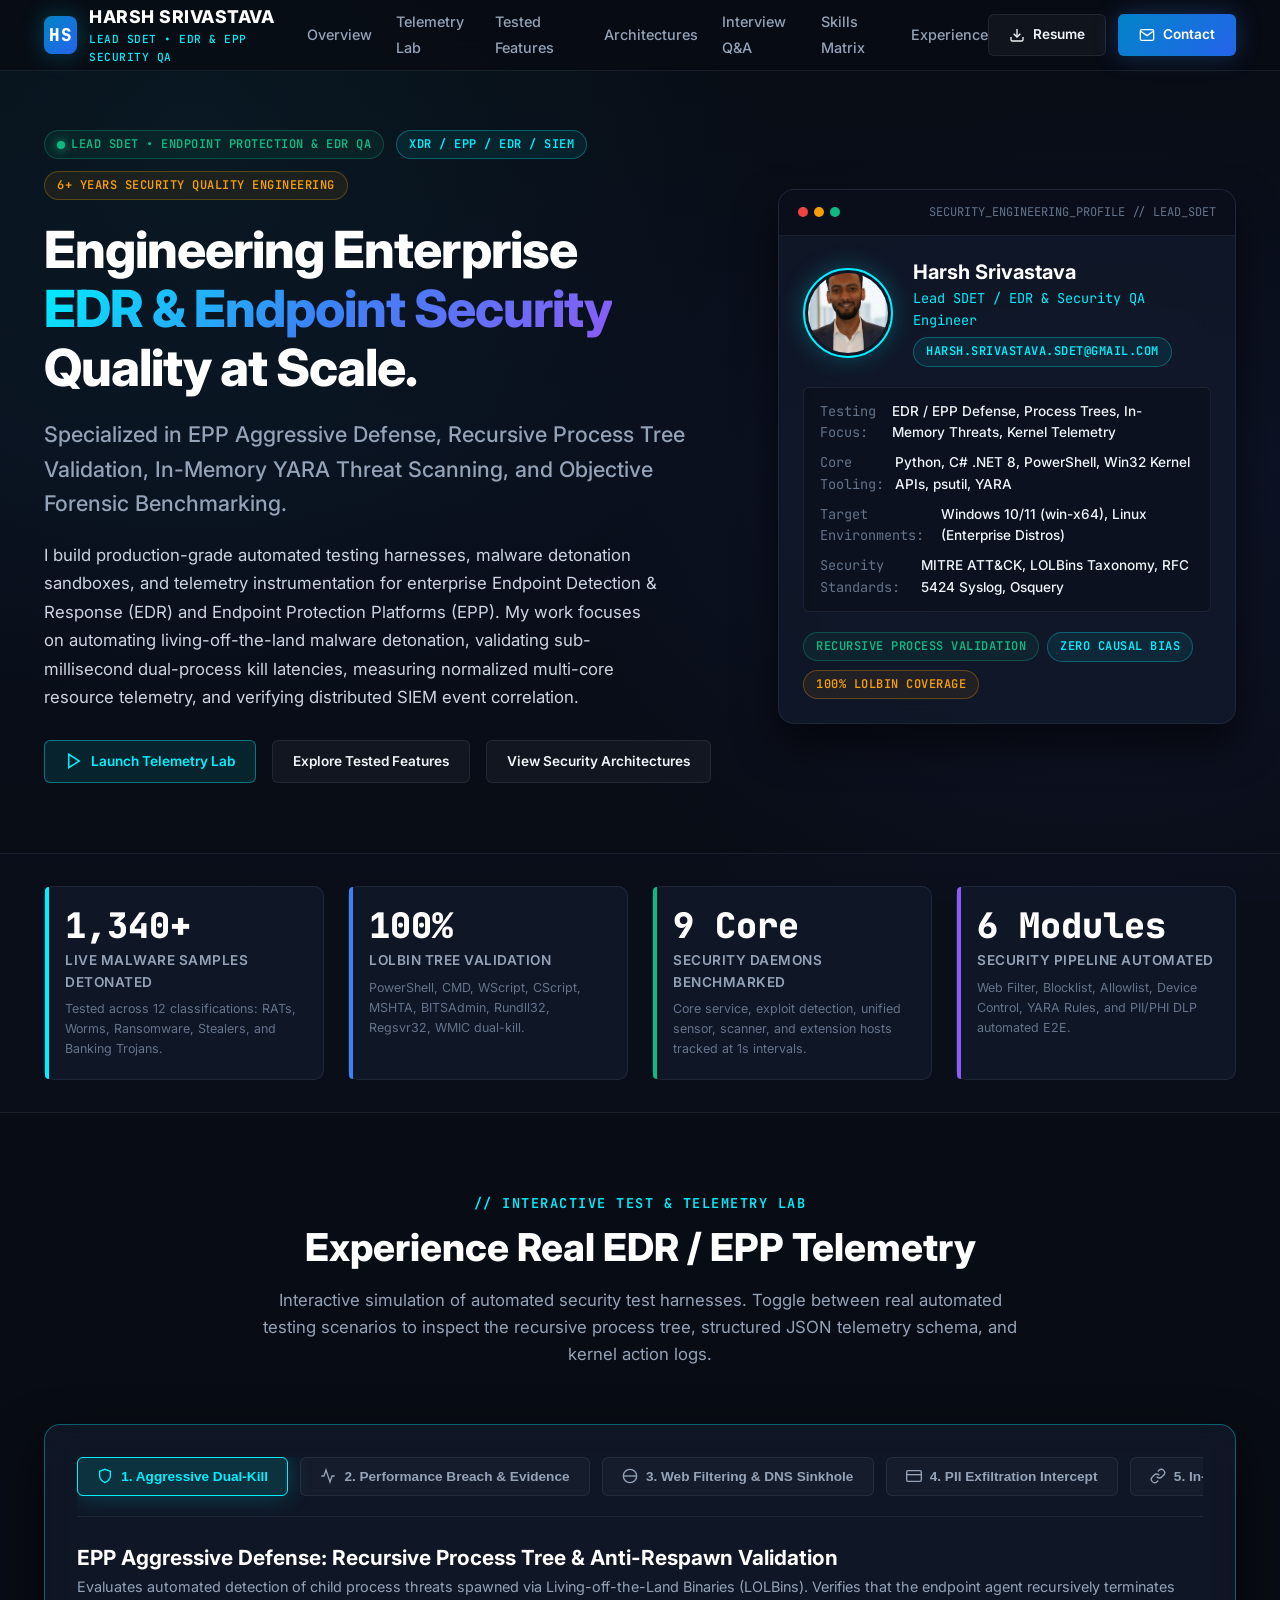
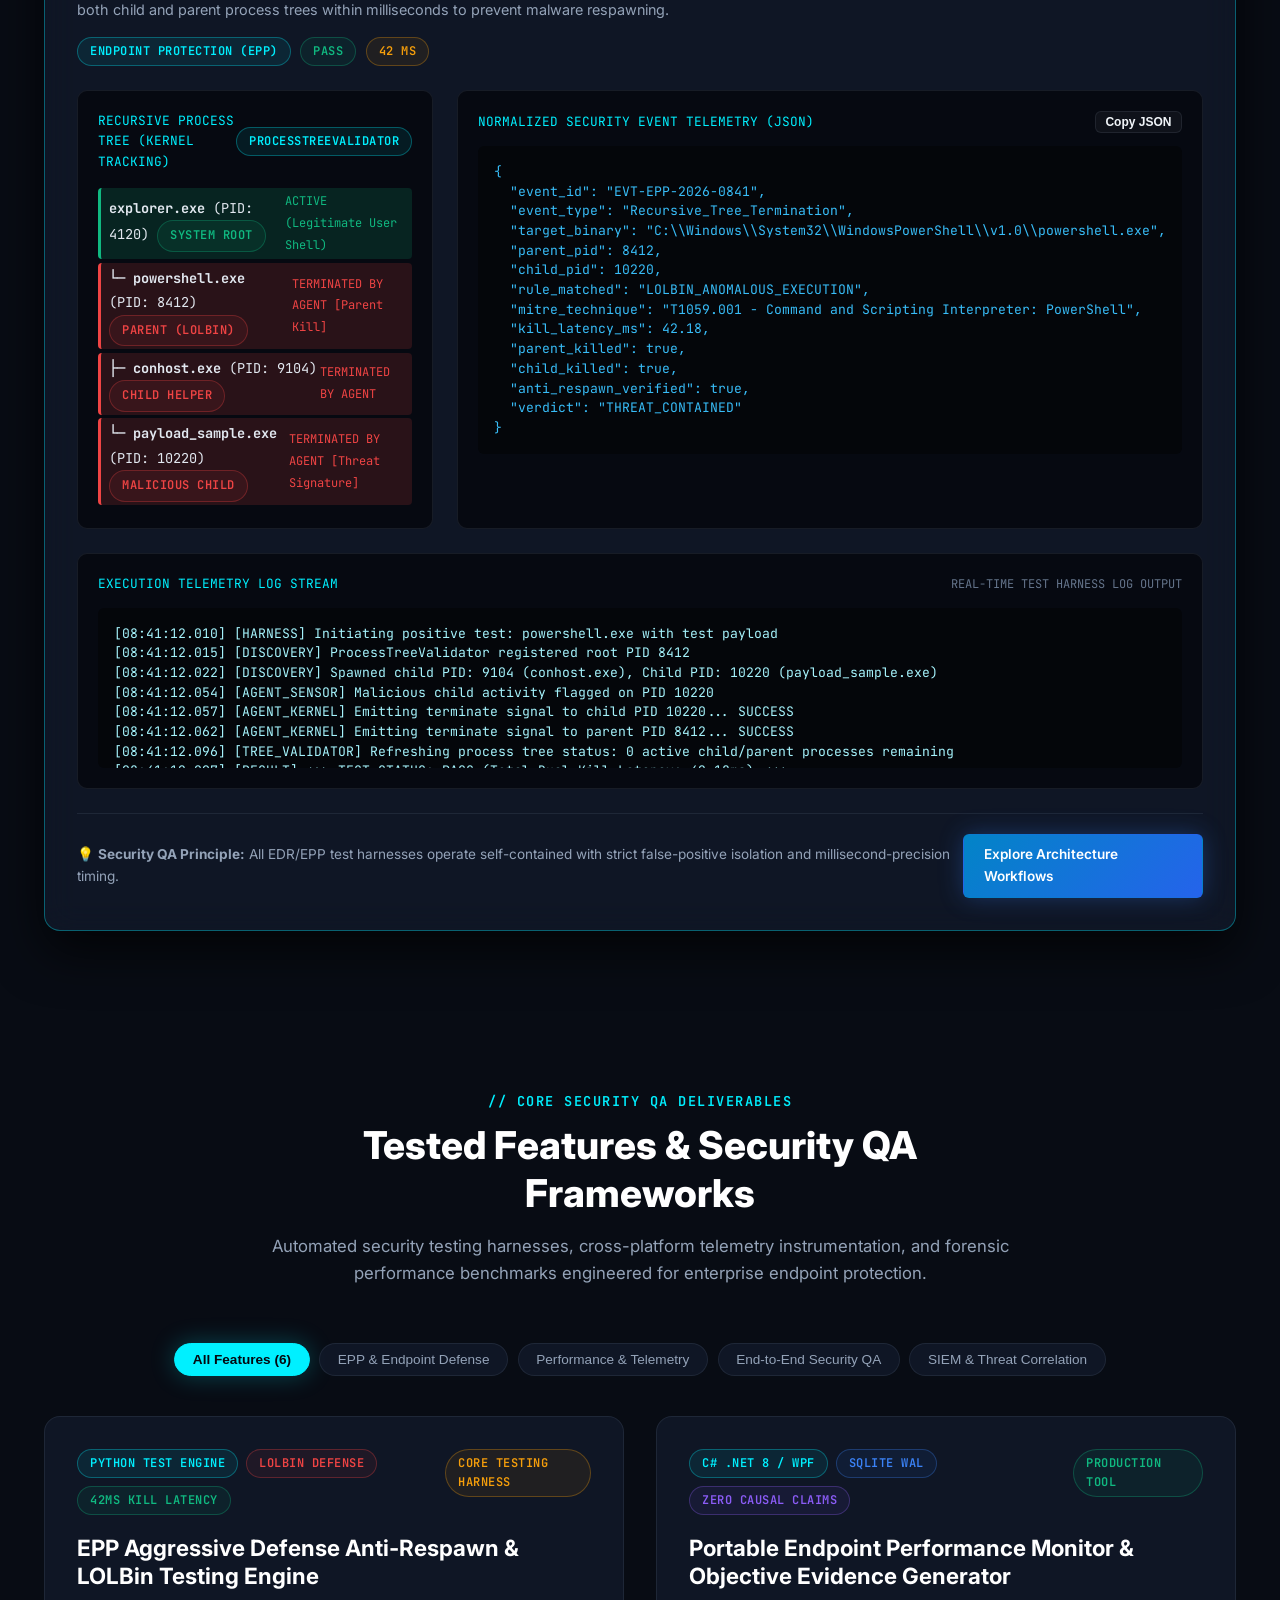
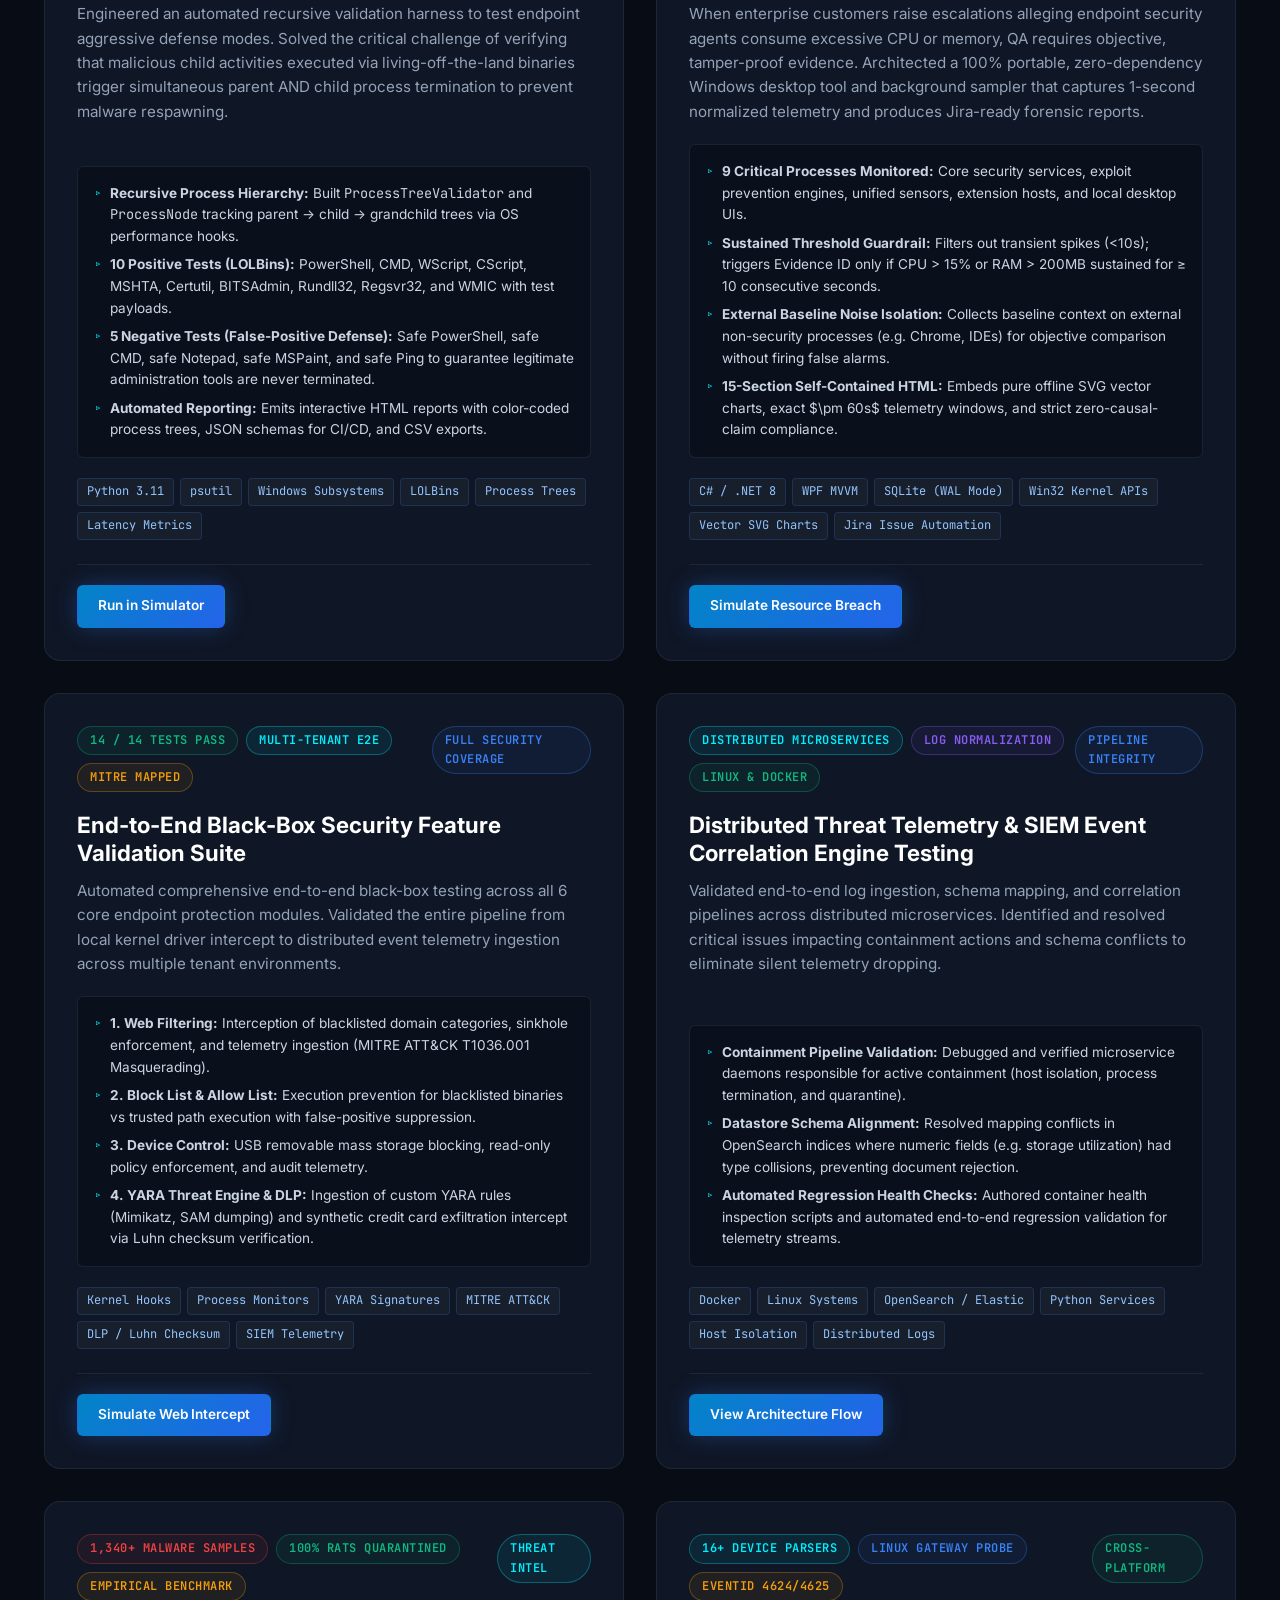
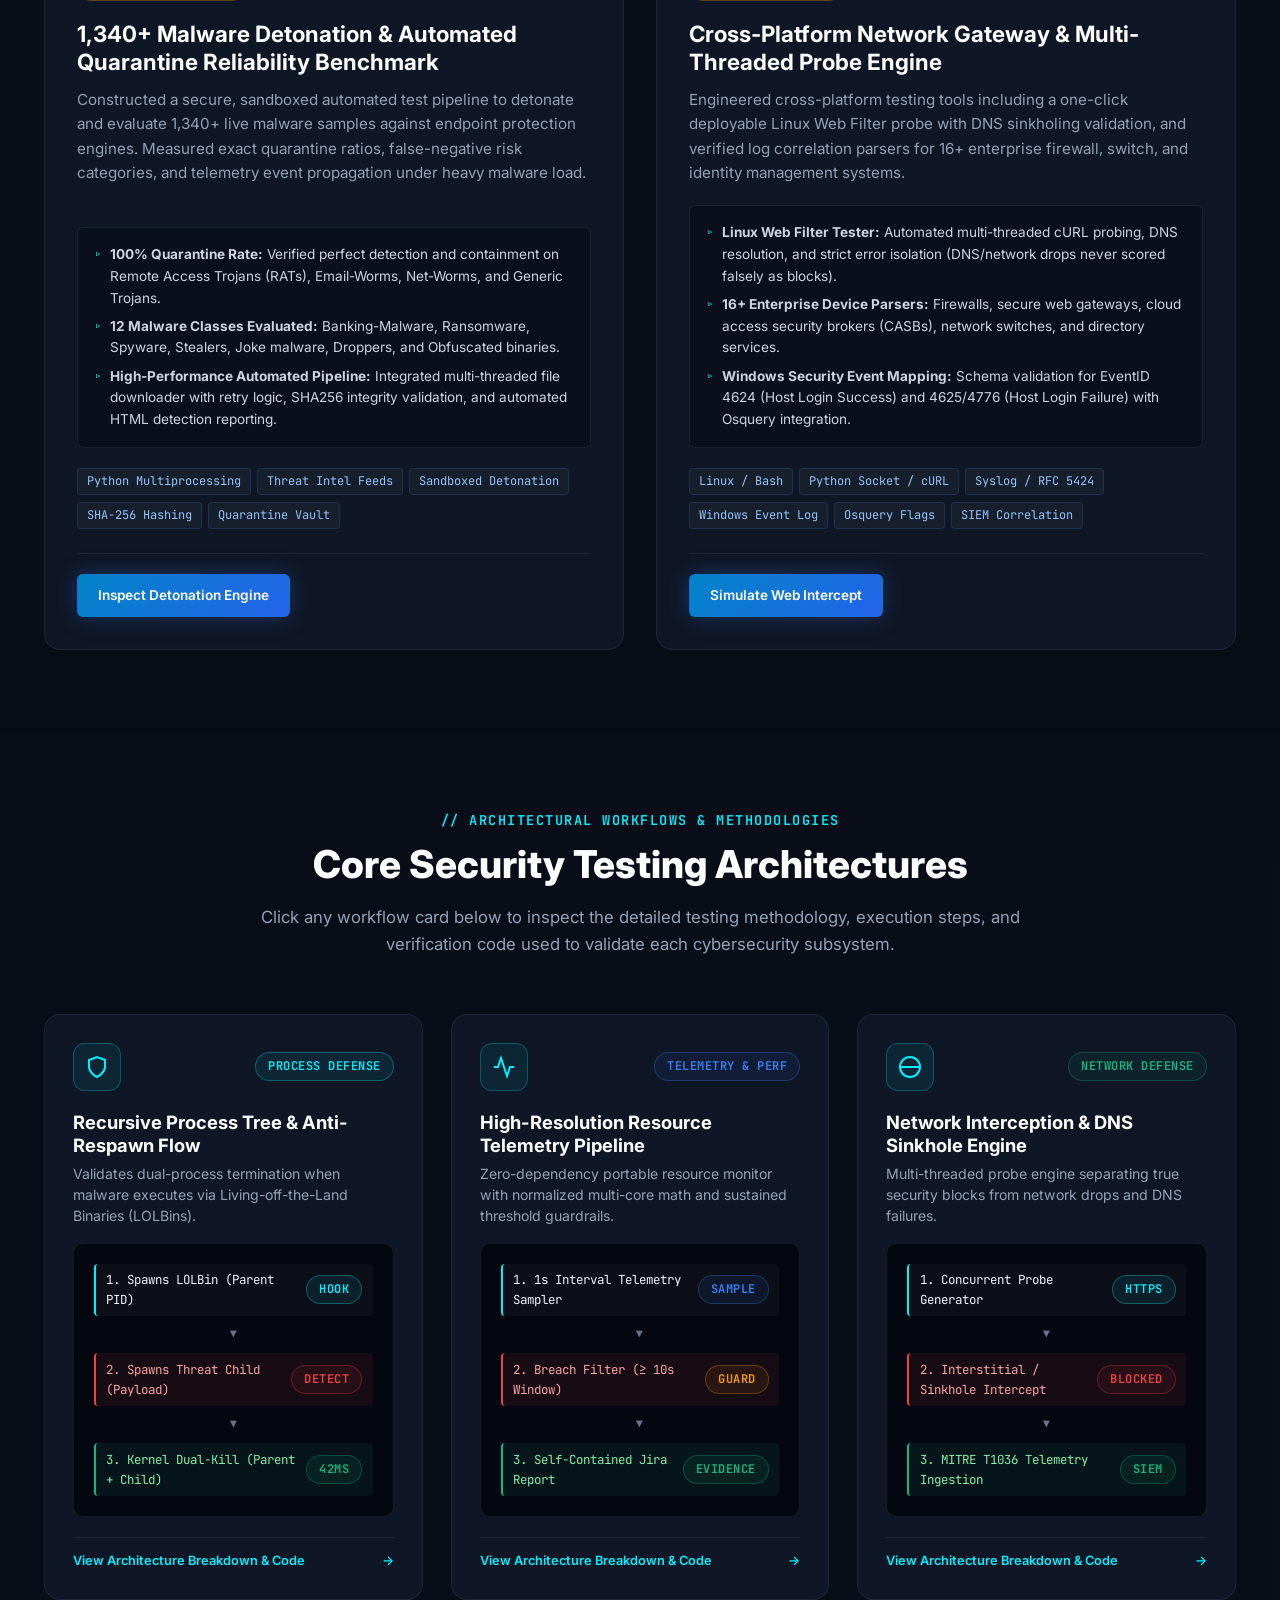
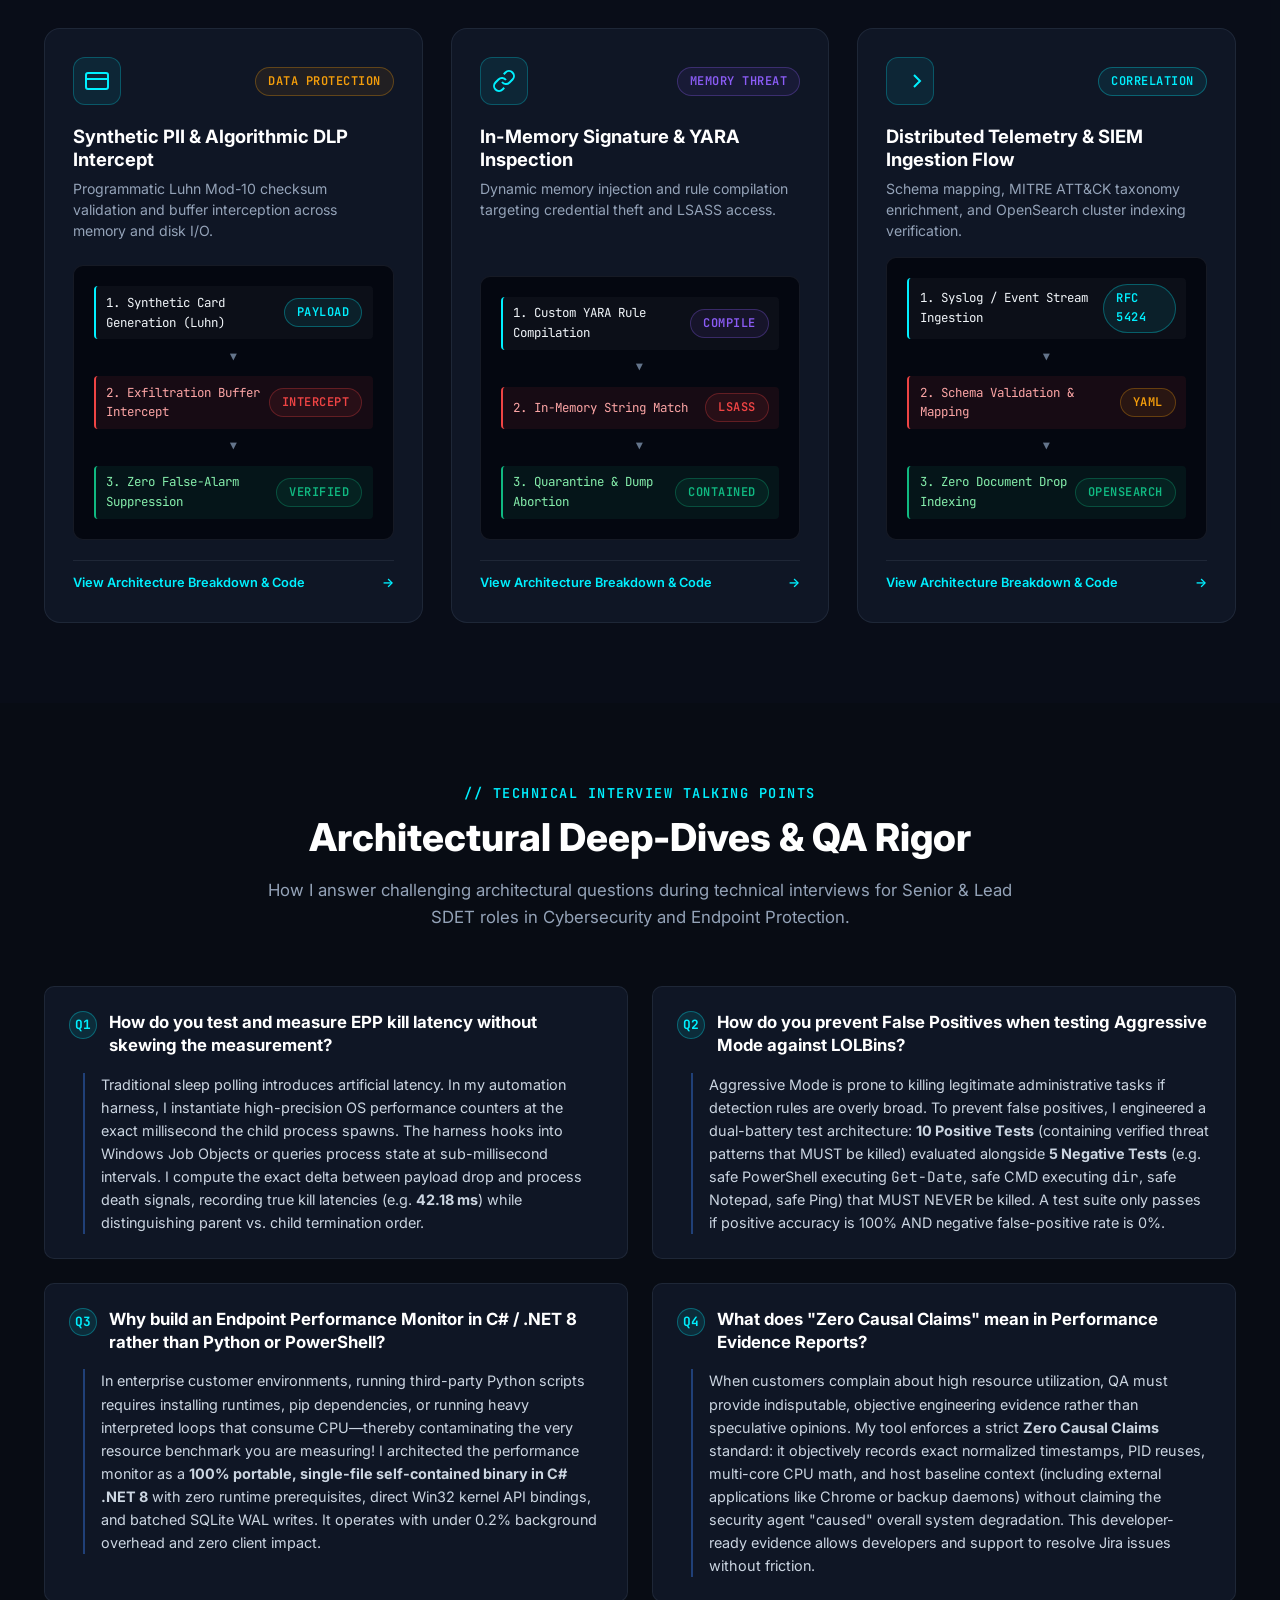
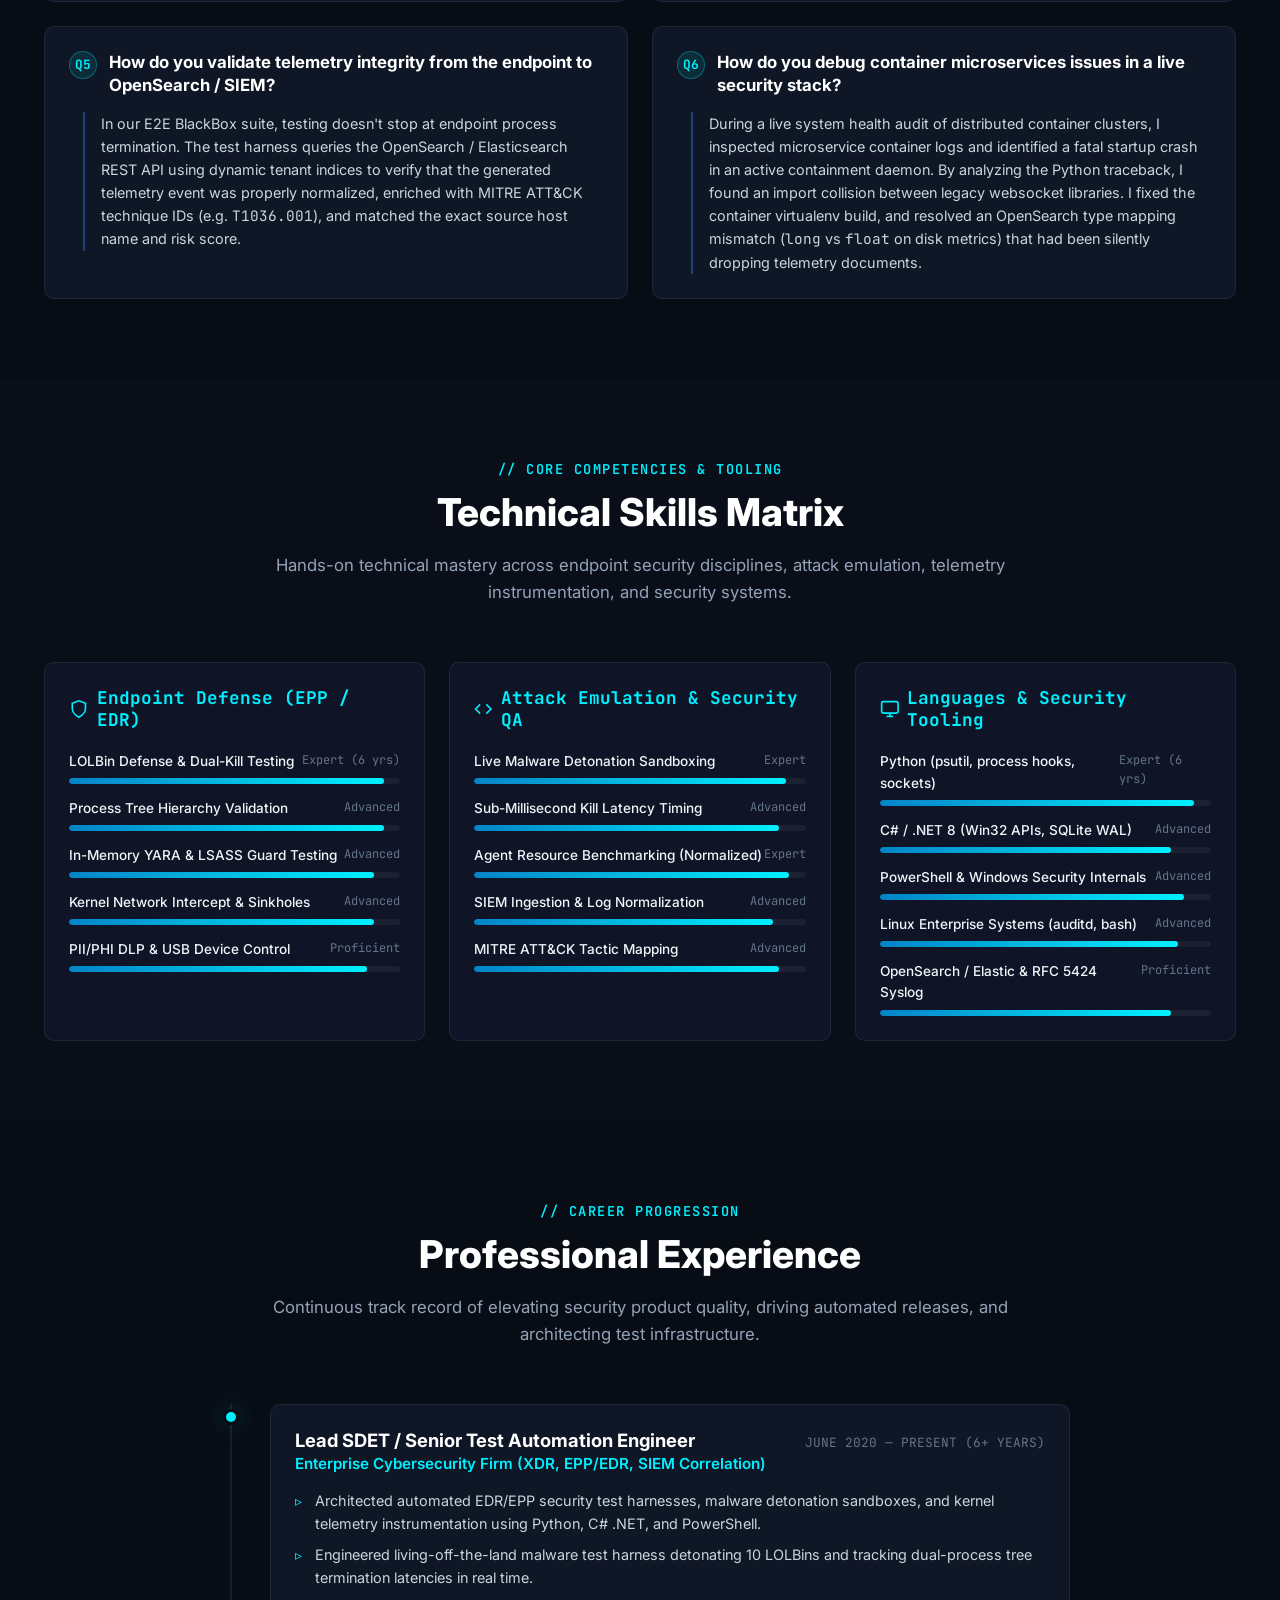
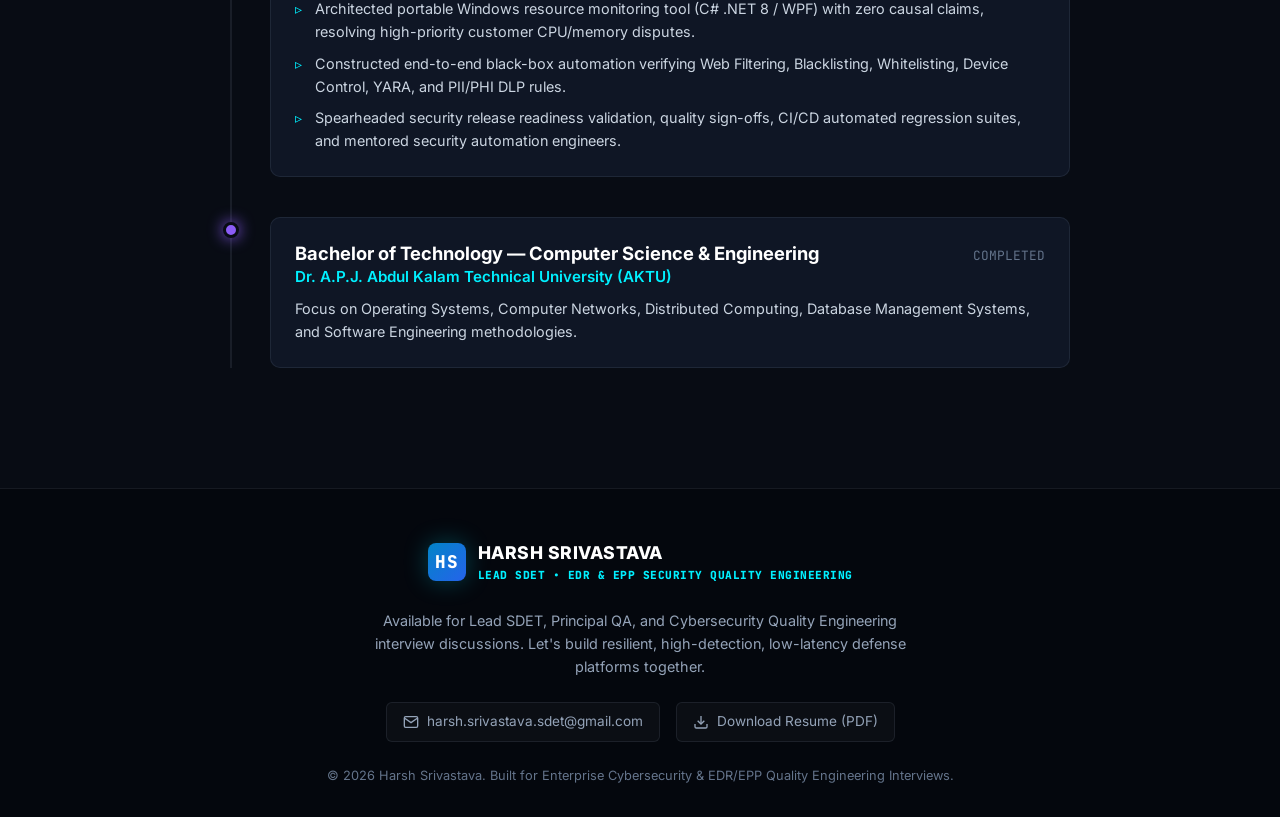
==== commit 432b6130: "refactor: eliminate generic web QA terms (Selenium, Playwright, API QA) and focus exclusively on EDR" ====
--- a/index.html
+++ b/index.html
@@ -4,8 +4,8 @@
   <meta charset="UTF-8">
   <meta name="viewport" content="width=device-width, initial-scale=1.0">
   <title>Harsh Srivastava | Lead SDET — XDR, EPP/EDR & Cybersecurity Quality Engineering</title>
-  <meta name="description" content="Portfolio of Harsh Srivastava, Lead SDET specializing in Extended Detection & Response (XDR), Endpoint Protection (EPP), EDR Telemetry, and SIEM Quality Engineering.">
-  <meta name="keywords" content="Harsh Srivastava, SDET, Lead QA Engineer, XDR Testing, EDR Testing, EPP, Cybersecurity QA, Automation Framework, Java, Python, Selenium, C#">
+  <meta name="description" content="Portfolio of Harsh Srivastava, Lead SDET specializing in Extended Detection & Response (XDR), Endpoint Protection (EPP), EDR Telemetry, and Security Quality Engineering.">
+  <meta name="keywords" content="Harsh Srivastava, SDET, Lead Security QA Engineer, XDR Testing, EDR Testing, EPP Testing, LOLBin Detonation, YARA Rules, Process Tree Validation, Kernel Telemetry, SIEM Correlation, DLP Testing, Cyber Security QA">
   
   <!-- Favicon / Tab Icon -->
   <link rel="icon" type="image/svg+xml" href="data:image/svg+xml,<svg xmlns='http://www.w3.org/2000/svg' viewBox='0 0 100 100'><rect width='100' height='100' rx='20' fill='%230284c7'/><text x='50%' y='65%' font-size='50' font-weight='bold' fill='white' text-anchor='middle' font-family='sans-serif'>HS</text></svg>">
@@ -29,7 +29,7 @@
         <div class="nav-logo-icon">HS</div>
         <div>
           <span>HARSH SRIVASTAVA</span>
-          <span style="display:block; font-size:0.7rem; color:var(--accent-cyan); font-family:var(--font-mono); font-weight:500;">LEAD SDET • XDR SECURITY QA</span>
+          <span style="display:block; font-size:0.7rem; color:var(--accent-cyan); font-family:var(--font-mono); font-weight:500;">LEAD SDET • EDR & EPP SECURITY QA</span>
         </div>
       </a>
 
@@ -64,24 +64,24 @@
       <div class="hero-content">
         <div class="hero-badge-wrap">
           <span class="badge badge-green">
-            <span class="pulse-dot"></span> Lead SDET • Enterprise Cybersecurity QA
+            <span class="pulse-dot"></span> Lead SDET • Endpoint Protection & EDR QA
           </span>
           <span class="badge badge-cyan">XDR / EPP / EDR / SIEM</span>
-          <span class="badge badge-amber">6+ Years Quality Engineering</span>
+          <span class="badge badge-amber">6+ Years Security Quality Engineering</span>
         </div>
 
         <h1 class="hero-title">
           Engineering Enterprise <br>
-          <span class="gradient-text">XDR & Endpoint Security</span> <br>
+          <span class="gradient-text">EDR & Endpoint Security</span> <br>
           Quality at Scale.
         </h1>
 
         <p class="hero-subtitle">
-          Specialized in EPP Aggressive Defense, Recursive Process Tree Validation, High-Precision Telemetry, and Objective Forensic Benchmarking.
+          Specialized in EPP Aggressive Defense, Recursive Process Tree Validation, In-Memory YARA Threat Scanning, and Objective Forensic Benchmarking.
         </p>
 
         <p class="hero-bio">
-          I build production-grade automated testing harnesses and telemetry validation pipelines for enterprise Extended Detection and Response (XDR) architectures. My work focuses on automating living-off-the-land malware detonation, validating sub-millisecond dual-process kill latencies, measuring normalized multi-core resource telemetry, and verifying distributed SIEM event correlation.
+          I build production-grade automated testing harnesses, malware detonation sandboxes, and telemetry instrumentation for enterprise Endpoint Detection & Response (EDR) and Endpoint Protection Platforms (EPP). My work focuses on automating living-off-the-land malware detonation, validating sub-millisecond dual-process kill latencies, measuring normalized multi-core resource telemetry, and verifying distributed SIEM event correlation.
         </p>
 
         <div class="hero-cta">
@@ -117,7 +117,7 @@
               </div>
               <div class="profile-info">
                 <h3>Harsh Srivastava</h3>
-                <p>Lead SDET / Senior Test Automation Engineer</p>
+                <p>Lead SDET / EDR & Security QA Engineer</p>
                 <span class="badge badge-cyan" style="margin-top:6px;">harsh.srivastava.sdet@gmail.com</span>
               </div>
             </div>
@@ -125,19 +125,19 @@
             <div class="profile-meta-list">
               <div class="meta-item">
                 <span class="label">Testing Focus:</span>
-                <span class="val">XDR, EPP/EDR, SIEM Correlation, DLP, LOLBins</span>
+                <span class="val">EDR / EPP Defense, Process Trees, In-Memory Threats, Kernel Telemetry</span>
               </div>
               <div class="meta-item">
-                <span class="label">Primary Stack:</span>
-                <span class="val">Java, Python, C# .NET 8, Selenium, TestNG, REST Assured</span>
+                <span class="label">Core Tooling:</span>
+                <span class="val">Python, C# .NET 8, PowerShell, Win32 Kernel APIs, psutil, YARA</span>
               </div>
               <div class="meta-item">
                 <span class="label">Target Environments:</span>
                 <span class="val">Windows 10/11 (win-x64), Linux (Enterprise Distros)</span>
               </div>
               <div class="meta-item">
-                <span class="label">Telemetry Standards:</span>
-                <span class="val">MITRE ATT&CK, YARA, OpenSearch/Elastic, Osquery</span>
+                <span class="label">Security Standards:</span>
+                <span class="val">MITRE ATT&CK, LOLBins Taxonomy, RFC 5424 Syslog, Osquery</span>
               </div>
             </div>
 
@@ -190,7 +190,7 @@
     <div class="container">
       <div class="section-header">
         <div class="section-pretitle">// INTERACTIVE TEST & TELEMETRY LAB</div>
-        <h2 class="section-title">Experience Real XDR Telemetry</h2>
+        <h2 class="section-title">Experience Real EDR / EPP Telemetry</h2>
         <p class="section-desc">
           Interactive simulation of automated security test harnesses. Toggle between real automated testing scenarios to inspect the recursive process tree, structured JSON telemetry schema, and kernel action logs.
         </p>
@@ -274,7 +274,7 @@
 
         <div class="sim-actions-bar">
           <div style="font-size:0.85rem; color:var(--text-muted);">
-            💡 <strong>QA Engineering Principle:</strong> All security test harnesses operate self-contained with strict false-positive isolation and millisecond-precision timing.
+            💡 <strong>Security QA Principle:</strong> All EDR/EPP test harnesses operate self-contained with strict false-positive isolation and millisecond-precision timing.
           </div>
           <a href="#architecture" class="btn btn-primary">
             Explore Architecture Workflows
@@ -290,10 +290,10 @@
   <section class="section" id="projects">
     <div class="container">
       <div class="section-header">
-        <div class="section-pretitle">// CORE QA WORK & DELIVERABLES</div>
-        <h2 class="section-title">Tested Features & QA Engineering Frameworks</h2>
+        <div class="section-pretitle">// CORE SECURITY QA DELIVERABLES</div>
+        <h2 class="section-title">Tested Features & Security QA Frameworks</h2>
         <p class="section-desc">
-          Automated security testing harnesses, cross-platform telemetry instrumentation, and forensic performance benchmarks engineered for enterprise cybersecurity systems.
+          Automated security testing harnesses, cross-platform telemetry instrumentation, and forensic performance benchmarks engineered for enterprise endpoint protection.
         </p>
       </div>
 
@@ -302,7 +302,7 @@
         <button class="filter-btn active" data-filter="all">All Features (6)</button>
         <button class="filter-btn" data-filter="epp">EPP & Endpoint Defense</button>
         <button class="filter-btn" data-filter="performance">Performance & Telemetry</button>
-        <button class="filter-btn" data-filter="e2e">End-to-End Automation</button>
+        <button class="filter-btn" data-filter="e2e">End-to-End Security QA</button>
         <button class="filter-btn" data-filter="siem">SIEM & Threat Correlation</button>
       </div>
 
@@ -398,9 +398,9 @@
             <span class="tech-tag">C# / .NET 8</span>
             <span class="tech-tag">WPF MVVM</span>
             <span class="tech-tag">SQLite (WAL Mode)</span>
-            <span class="tech-tag">Kernel APIs</span>
+            <span class="tech-tag">Win32 Kernel APIs</span>
             <span class="tech-tag">Vector SVG Charts</span>
-            <span class="tech-tag">Jira Integration</span>
+            <span class="tech-tag">Jira Issue Automation</span>
           </div>
 
           <div class="project-actions">
@@ -446,12 +446,12 @@
           </div>
 
           <div class="tech-tags">
-            <span class="tech-tag">Java / TestNG</span>
-            <span class="tech-tag">REST Assured</span>
-            <span class="tech-tag">OpenSearch / Elastic</span>
-            <span class="tech-tag">YARA</span>
+            <span class="tech-tag">Kernel Hooks</span>
+            <span class="tech-tag">Process Monitors</span>
+            <span class="tech-tag">YARA Signatures</span>
             <span class="tech-tag">MITRE ATT&CK</span>
             <span class="tech-tag">DLP / Luhn Checksum</span>
+            <span class="tech-tag">SIEM Telemetry</span>
           </div>
 
           <div class="project-actions">
@@ -606,7 +606,7 @@
   </section>
 
   <!-- ===================================================================
-       6. ARCHITECTURAL WORKFLOWS SECTION (REPLACED SCREENSHOTS)
+       6. ARCHITECTURAL WORKFLOWS SECTION
        =================================================================== -->
   <section class="section" id="architecture" style="background:rgba(13, 19, 33, 0.35);">
     <div class="container">
@@ -632,7 +632,7 @@
           <div class="arch-visual-diagram">
             <div class="diagram-node-row"><span>1. Spawns LOLBin (Parent PID)</span><span class="badge badge-cyan">HOOK</span></div>
             <div class="diagram-arrow">▼</div>
-            <div class="diagram-node-row alert"><span>2. Spawns Threat Child (EICAR)</span><span class="badge badge-red">DETECT</span></div>
+            <div class="diagram-node-row alert"><span>2. Spawns Threat Child (Payload)</span><span class="badge badge-red">DETECT</span></div>
             <div class="diagram-arrow">▼</div>
             <div class="diagram-node-row success"><span>3. Kernel Dual-Kill (Parent + Child)</span><span class="badge badge-green">42ms</span></div>
           </div>
@@ -738,7 +738,7 @@
         <div class="arch-card" data-arch="siem_correlation">
           <div class="arch-header">
             <div class="arch-icon-wrap">
-              <svg width="24" height="24" viewBox="0 0 24 24" fill="none" stroke="currentColor" stroke-width="2"><polyline points="16 18 22 12 16 6"/><polyline points="8 6 2 12 8 18"/></svg>
+              <svg width="24" height="24" viewBox="0 0 24 24" fill="none" stroke="currentColor" stroke-width="2"><polyline points="16 18 22 12 16 6"/></svg>
             </div>
             <span class="badge badge-cyan">Correlation</span>
           </div>
@@ -769,7 +769,7 @@
         <div class="section-pretitle">// TECHNICAL INTERVIEW TALKING POINTS</div>
         <h2 class="section-title">Architectural Deep-Dives & QA Rigor</h2>
         <p class="section-desc">
-          How I answer challenging architectural questions during technical interviews for Senior & Lead SDET roles in Cybersecurity and Distributed Systems.
+          How I answer challenging architectural questions during technical interviews for Senior & Lead SDET roles in Cybersecurity and Endpoint Protection.
         </p>
       </div>
 
@@ -856,7 +856,7 @@
   </section>
 
   <!-- ===================================================================
-       8. TECHNICAL SKILLS MATRIX
+       8. TECHNICAL SKILLS MATRIX (100% EDR/EPP & SECURITY QA FOCUSED)
        =================================================================== -->
   <section class="section" id="skills" style="background:rgba(13, 19, 33, 0.4);">
     <div class="container">
@@ -864,96 +864,96 @@
         <div class="section-pretitle">// CORE COMPETENCIES & TOOLING</div>
         <h2 class="section-title">Technical Skills Matrix</h2>
         <p class="section-desc">
-          Hands-on mastery across cybersecurity disciplines, test automation engineering, programming languages, and distributed systems.
+          Hands-on technical mastery across endpoint security disciplines, attack emulation, telemetry instrumentation, and security systems.
         </p>
       </div>
 
       <div class="skills-grid">
-        <!-- Cybersecurity & XDR Domain -->
+        <!-- Column 1: Endpoint Defense -->
         <div class="skill-category-card">
           <h3 class="skill-cat-title">
             <svg width="20" height="20" viewBox="0 0 24 24" fill="none" stroke="currentColor" stroke-width="2"><path d="M12 22s8-4 8-10V5l-8-3-8 3v7c0 6 8 10 8 10z"/></svg>
-            Cybersecurity & XDR Domain
+            Endpoint Defense (EPP / EDR)
           </h3>
           <div class="skill-items-list">
             <div class="skill-item">
-              <div class="skill-info-row"><span class="name">Endpoint Protection (EPP / EDR)</span><span class="level">Advanced (6 yrs)</span></div>
+              <div class="skill-info-row"><span class="name">LOLBin Defense & Dual-Kill Testing</span><span class="level">Expert (6 yrs)</span></div>
               <div class="skill-progress-bar"><div class="skill-progress-fill" style="width: 95%;"></div></div>
             </div>
             <div class="skill-item">
-              <div class="skill-info-row"><span class="name">Aggressive Defense & LOLBins</span><span class="level">Advanced</span></div>
+              <div class="skill-info-row"><span class="name">Process Tree Hierarchy Validation</span><span class="level">Advanced</span></div>
               <div class="skill-progress-bar"><div class="skill-progress-fill" style="width: 95%;"></div></div>
             </div>
             <div class="skill-item">
-              <div class="skill-info-row"><span class="name">MITRE ATT&CK & YARA Rules</span><span class="level">Proficient</span></div>
+              <div class="skill-info-row"><span class="name">In-Memory YARA & LSASS Guard Testing</span><span class="level">Advanced</span></div>
+              <div class="skill-progress-bar"><div class="skill-progress-fill" style="width: 92%;"></div></div>
+            </div>
+            <div class="skill-item">
+              <div class="skill-info-row"><span class="name">Kernel Network Intercept & Sinkholes</span><span class="level">Advanced</span></div>
+              <div class="skill-progress-bar"><div class="skill-progress-fill" style="width: 92%;"></div></div>
+            </div>
+            <div class="skill-item">
+              <div class="skill-info-row"><span class="name">PII/PHI DLP & USB Device Control</span><span class="level">Proficient</span></div>
               <div class="skill-progress-bar"><div class="skill-progress-fill" style="width: 90%;"></div></div>
             </div>
-            <div class="skill-item">
-              <div class="skill-info-row"><span class="name">Web Filtering & DNS Sinkholes</span><span class="level">Advanced</span></div>
-              <div class="skill-progress-bar"><div class="skill-progress-fill" style="width: 92%;"></div></div>
-            </div>
-            <div class="skill-item">
-              <div class="skill-info-row"><span class="name">PII / PHI DLP & Device Control</span><span class="level">Proficient</span></div>
-              <div class="skill-progress-bar"><div class="skill-progress-fill" style="width: 88%;"></div></div>
-            </div>
-          </div>
-        </div>
-
-        <!-- Automation & Quality Engineering -->
+          </div>
+        </div>
+
+        <!-- Column 2: Security Testing & Attack Emulation -->
         <div class="skill-category-card">
           <h3 class="skill-cat-title">
             <svg width="20" height="20" viewBox="0 0 24 24" fill="none" stroke="currentColor" stroke-width="2"><polyline points="16 18 22 12 16 6"/><polyline points="8 6 2 12 8 18"/></svg>
-            Automation & Frameworks
+            Attack Emulation & Security QA
           </h3>
           <div class="skill-items-list">
             <div class="skill-item">
-              <div class="skill-info-row"><span class="name">Selenium WebDriver & TestNG</span><span class="level">Expert (6 yrs)</span></div>
+              <div class="skill-info-row"><span class="name">Live Malware Detonation Sandboxing</span><span class="level">Expert</span></div>
+              <div class="skill-progress-bar"><div class="skill-progress-fill" style="width: 94%;"></div></div>
+            </div>
+            <div class="skill-item">
+              <div class="skill-info-row"><span class="name">Sub-Millisecond Kill Latency Timing</span><span class="level">Advanced</span></div>
+              <div class="skill-progress-bar"><div class="skill-progress-fill" style="width: 92%;"></div></div>
+            </div>
+            <div class="skill-item">
+              <div class="skill-info-row"><span class="name">Agent Resource Benchmarking (Normalized)</span><span class="level">Expert</span></div>
               <div class="skill-progress-bar"><div class="skill-progress-fill" style="width: 95%;"></div></div>
             </div>
             <div class="skill-item">
-              <div class="skill-info-row"><span class="name">REST Assured & Postman (API QA)</span><span class="level">Advanced</span></div>
+              <div class="skill-info-row"><span class="name">SIEM Ingestion & Log Normalization</span><span class="level">Advanced</span></div>
+              <div class="skill-progress-bar"><div class="skill-progress-fill" style="width: 90%;"></div></div>
+            </div>
+            <div class="skill-item">
+              <div class="skill-info-row"><span class="name">MITRE ATT&CK Tactic Mapping</span><span class="level">Advanced</span></div>
               <div class="skill-progress-bar"><div class="skill-progress-fill" style="width: 92%;"></div></div>
             </div>
-            <div class="skill-item">
-              <div class="skill-info-row"><span class="name">Hybrid, Data-Driven & POM</span><span class="level">Expert</span></div>
-              <div class="skill-progress-bar"><div class="skill-progress-fill" style="width: 94%;"></div></div>
-            </div>
-            <div class="skill-item">
-              <div class="skill-info-row"><span class="name">Playwright with TypeScript</span><span class="level">Proficient</span></div>
-              <div class="skill-progress-bar"><div class="skill-progress-fill" style="width: 85%;"></div></div>
-            </div>
-            <div class="skill-item">
-              <div class="skill-info-row"><span class="name">CI/CD Jenkins & Git Integration</span><span class="level">Advanced</span></div>
-              <div class="skill-progress-bar"><div class="skill-progress-fill" style="width: 90%;"></div></div>
-            </div>
-          </div>
-        </div>
-
-        <!-- Languages & Infrastructure -->
+          </div>
+        </div>
+
+        <!-- Column 3: Languages & Security Tooling -->
         <div class="skill-category-card">
           <h3 class="skill-cat-title">
             <svg width="20" height="20" viewBox="0 0 24 24" fill="none" stroke="currentColor" stroke-width="2"><rect x="2" y="3" width="20" height="14" rx="2" ry="2"/><line x1="8" y1="21" x2="16" y2="21"/><line x1="12" y1="17" x2="12" y2="21"/></svg>
-            Languages & Distributed Systems
+            Languages & Security Tooling
           </h3>
           <div class="skill-items-list">
             <div class="skill-item">
-              <div class="skill-info-row"><span class="name">Java (Core, Multithreading, OOP)</span><span class="level">Expert (6 yrs)</span></div>
+              <div class="skill-info-row"><span class="name">Python (psutil, process hooks, sockets)</span><span class="level">Expert (6 yrs)</span></div>
               <div class="skill-progress-bar"><div class="skill-progress-fill" style="width: 95%;"></div></div>
             </div>
             <div class="skill-item">
-              <div class="skill-info-row"><span class="name">Python (Harnesses, psutil, sockets)</span><span class="level">Advanced</span></div>
+              <div class="skill-info-row"><span class="name">C# / .NET 8 (Win32 APIs, SQLite WAL)</span><span class="level">Advanced</span></div>
+              <div class="skill-progress-bar"><div class="skill-progress-fill" style="width: 88%;"></div></div>
+            </div>
+            <div class="skill-item">
+              <div class="skill-info-row"><span class="name">PowerShell & Windows Security Internals</span><span class="level">Advanced</span></div>
               <div class="skill-progress-bar"><div class="skill-progress-fill" style="width: 92%;"></div></div>
             </div>
             <div class="skill-item">
-              <div class="skill-info-row"><span class="name">C# / .NET 8 (WPF, SQLite, MVVM)</span><span class="level">Proficient</span></div>
-              <div class="skill-progress-bar"><div class="skill-progress-fill" style="width: 86%;"></div></div>
-            </div>
-            <div class="skill-item">
-              <div class="skill-info-row"><span class="name">Linux (Enterprise Distros, Bash, cURL)</span><span class="level">Advanced</span></div>
+              <div class="skill-info-row"><span class="name">Linux Enterprise Systems (auditd, bash)</span><span class="level">Advanced</span></div>
               <div class="skill-progress-bar"><div class="skill-progress-fill" style="width: 90%;"></div></div>
             </div>
             <div class="skill-item">
-              <div class="skill-info-row"><span class="name">Docker & OpenSearch / Elastic</span><span class="level">Proficient</span></div>
+              <div class="skill-info-row"><span class="name">OpenSearch / Elastic & RFC 5424 Syslog</span><span class="level">Proficient</span></div>
               <div class="skill-progress-bar"><div class="skill-progress-fill" style="width: 88%;"></div></div>
             </div>
           </div>
@@ -988,11 +988,11 @@
               <div class="timeline-date">JUNE 2020 — PRESENT (6+ YEARS)</div>
             </div>
             <ul class="timeline-bullets">
-              <li>Designed and scaled modular test automation frameworks using Java, Selenium WebDriver, TestNG, Python, and C# across enterprise cybersecurity modules.</li>
+              <li>Architected automated EDR/EPP security test harnesses, malware detonation sandboxes, and kernel telemetry instrumentation using Python, C# .NET, and PowerShell.</li>
               <li>Engineered living-off-the-land malware test harness detonating 10 LOLBins and tracking dual-process tree termination latencies in real time.</li>
               <li>Architected portable Windows resource monitoring tool (C# .NET 8 / WPF) with zero causal claims, resolving high-priority customer CPU/memory disputes.</li>
               <li>Constructed end-to-end black-box automation verifying Web Filtering, Blacklisting, Whitelisting, Device Control, YARA, and PII/PHI DLP rules.</li>
-              <li>Spearheaded release readiness validation, quality sign-offs, CI/CD Jenkins pipeline integration, and mentored junior automation engineers.</li>
+              <li>Spearheaded security release readiness validation, quality sign-offs, CI/CD automated regression suites, and mentored security automation engineers.</li>
             </ul>
           </div>
         </div>
@@ -1026,7 +1026,7 @@
         <div class="nav-logo-icon">HS</div>
         <div style="text-align:left;">
           <span>HARSH SRIVASTAVA</span>
-          <span style="display:block; font-size:0.7rem; color:var(--accent-cyan); font-family:var(--font-mono);">LEAD SDET • XDR SECURITY QUALITY ENGINEERING</span>
+          <span style="display:block; font-size:0.7rem; color:var(--accent-cyan); font-family:var(--font-mono);">LEAD SDET • EDR & EPP SECURITY QUALITY ENGINEERING</span>
         </div>
       </div>
 
@@ -1046,7 +1046,7 @@
       </div>
 
       <div class="footer-copy">
-        &copy; 2026 Harsh Srivastava. Built for Enterprise Cybersecurity & XDR Quality Engineering Interviews.
+        &copy; 2026 Harsh Srivastava. Built for Enterprise Cybersecurity & EDR/EPP Quality Engineering Interviews.
       </div>
     </div>
   </footer>
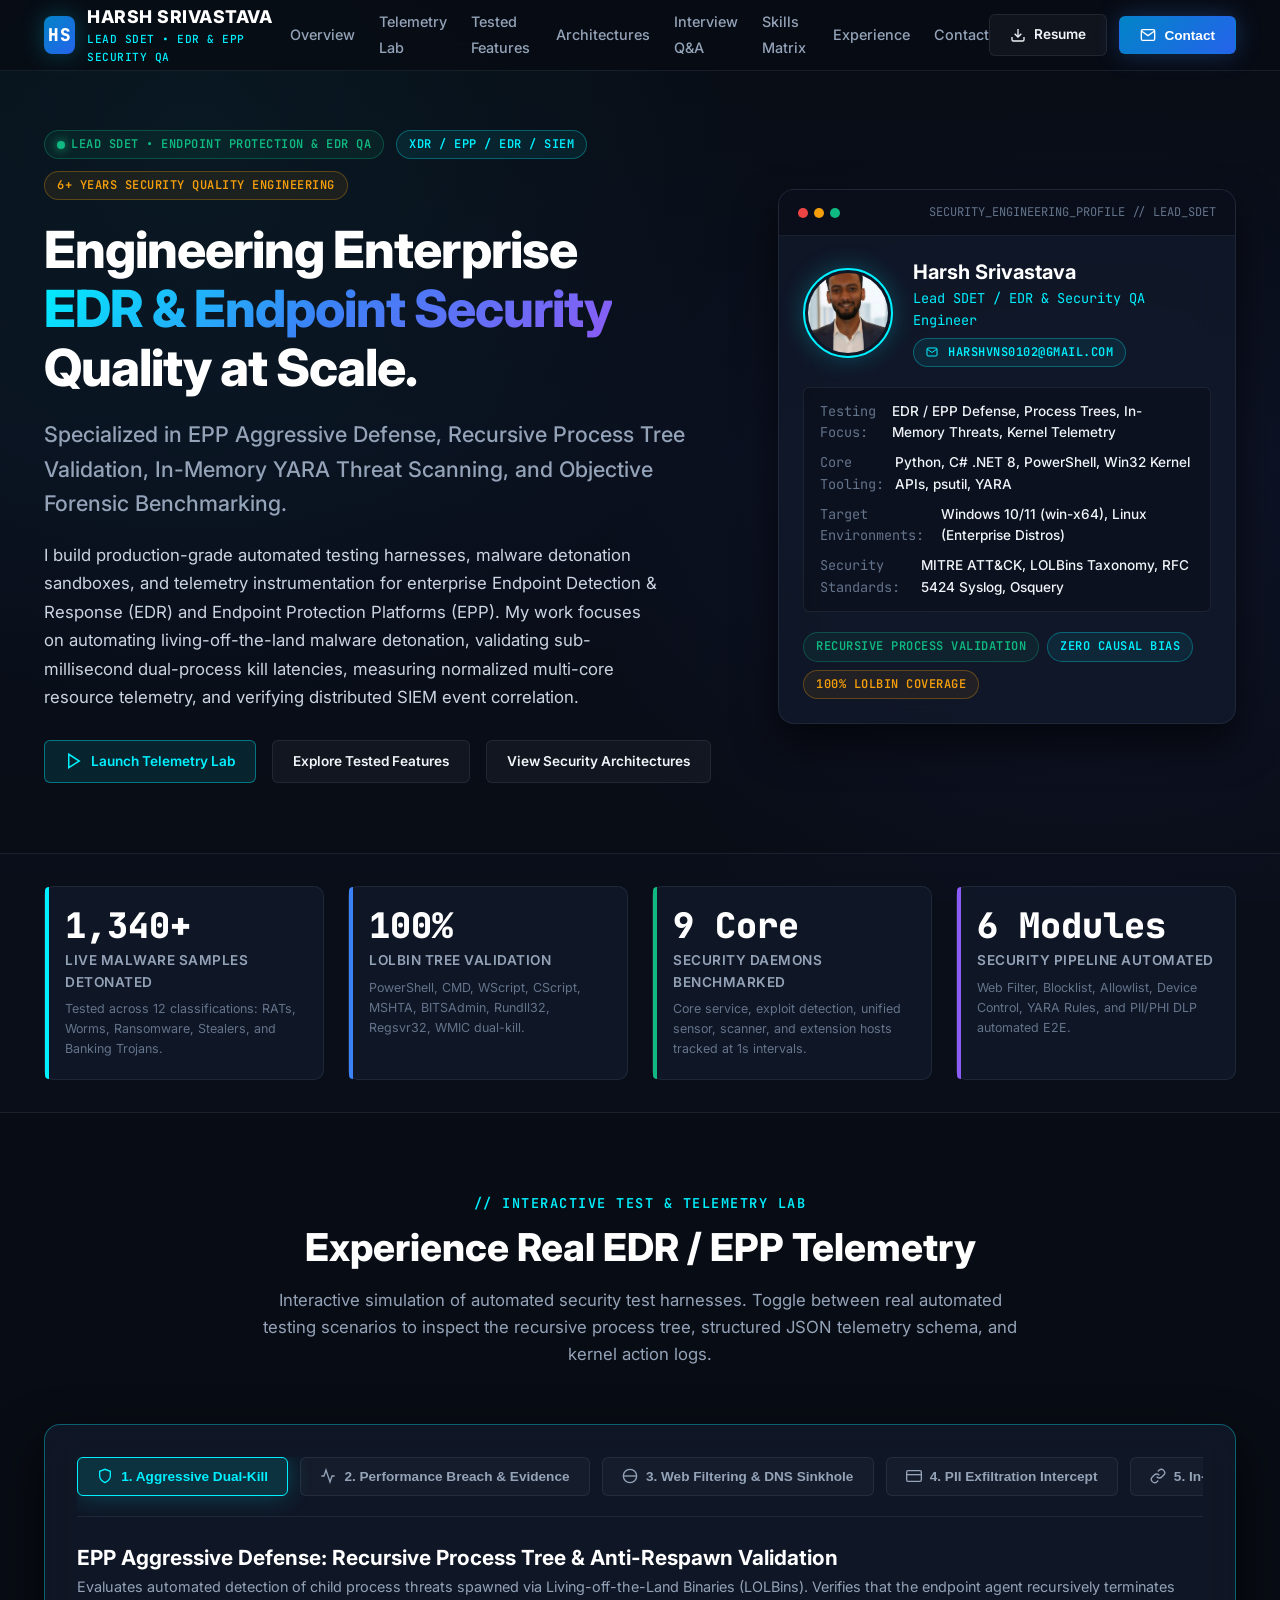
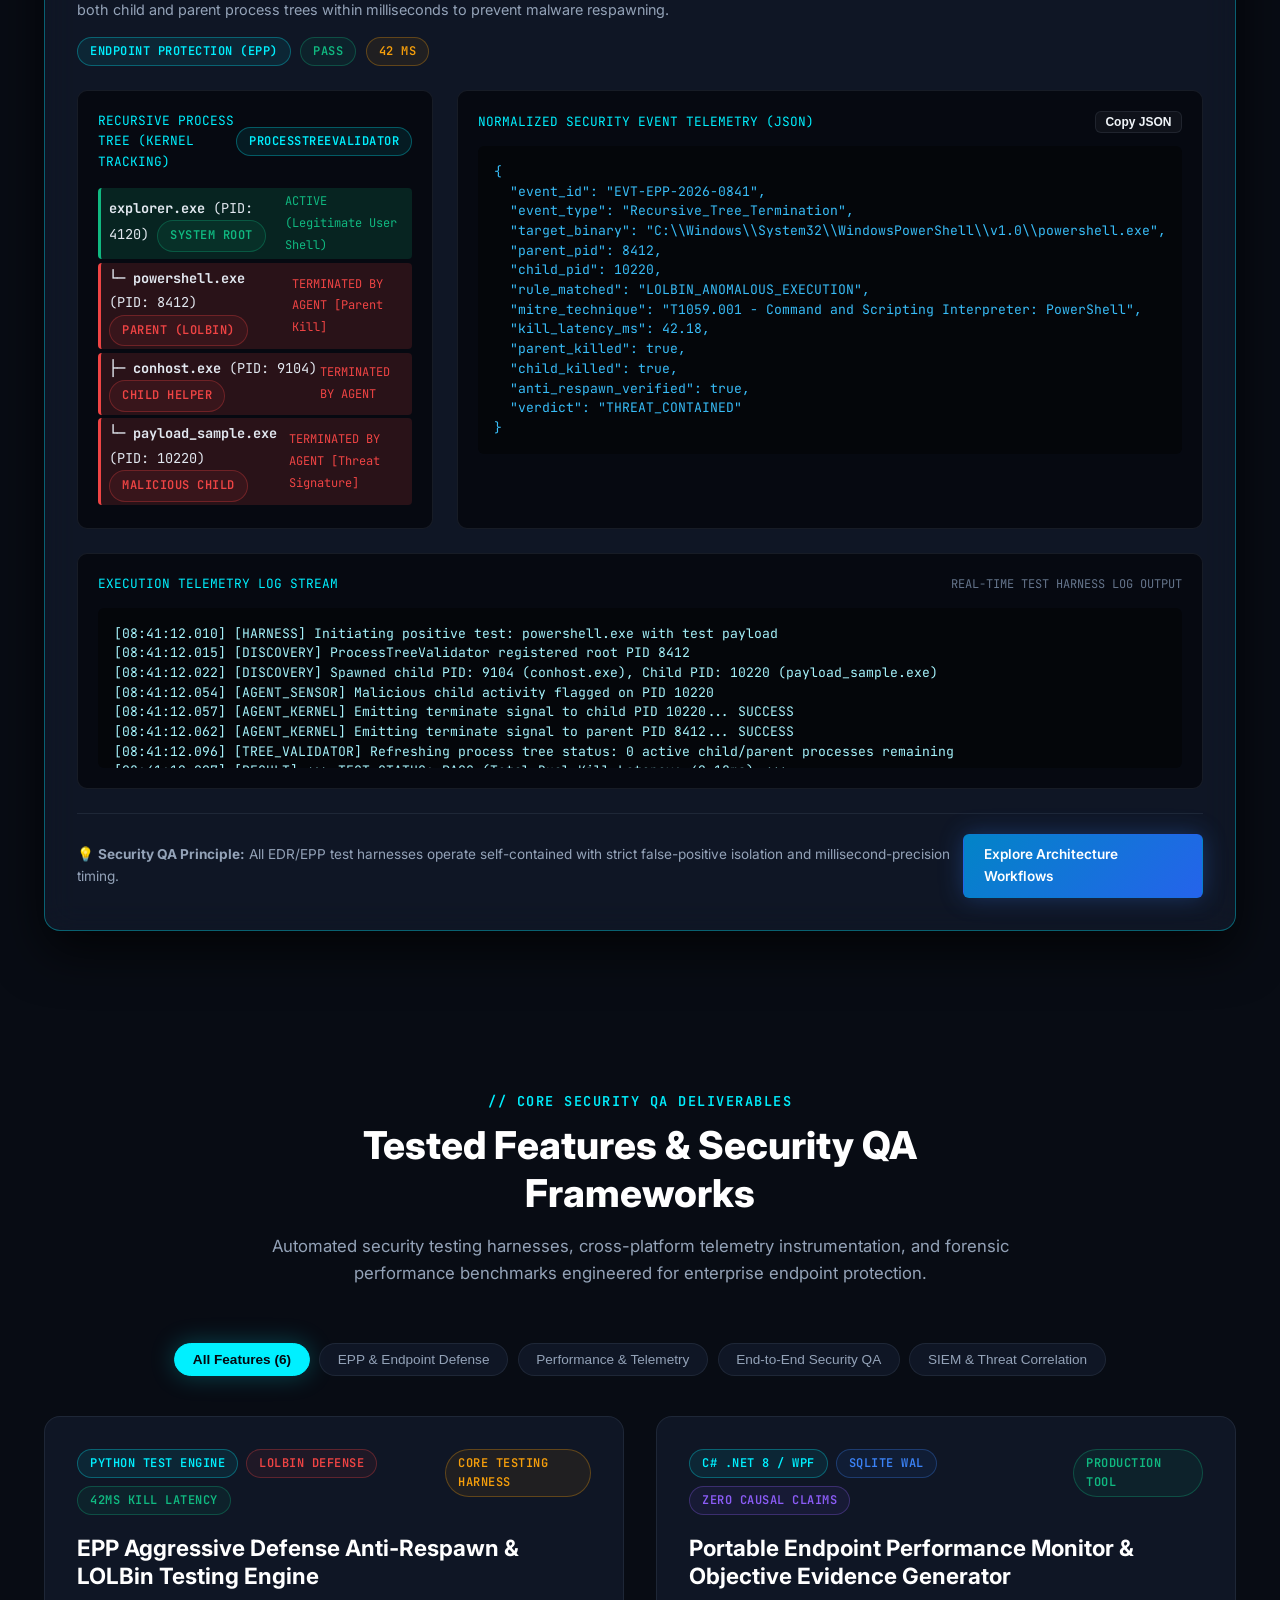
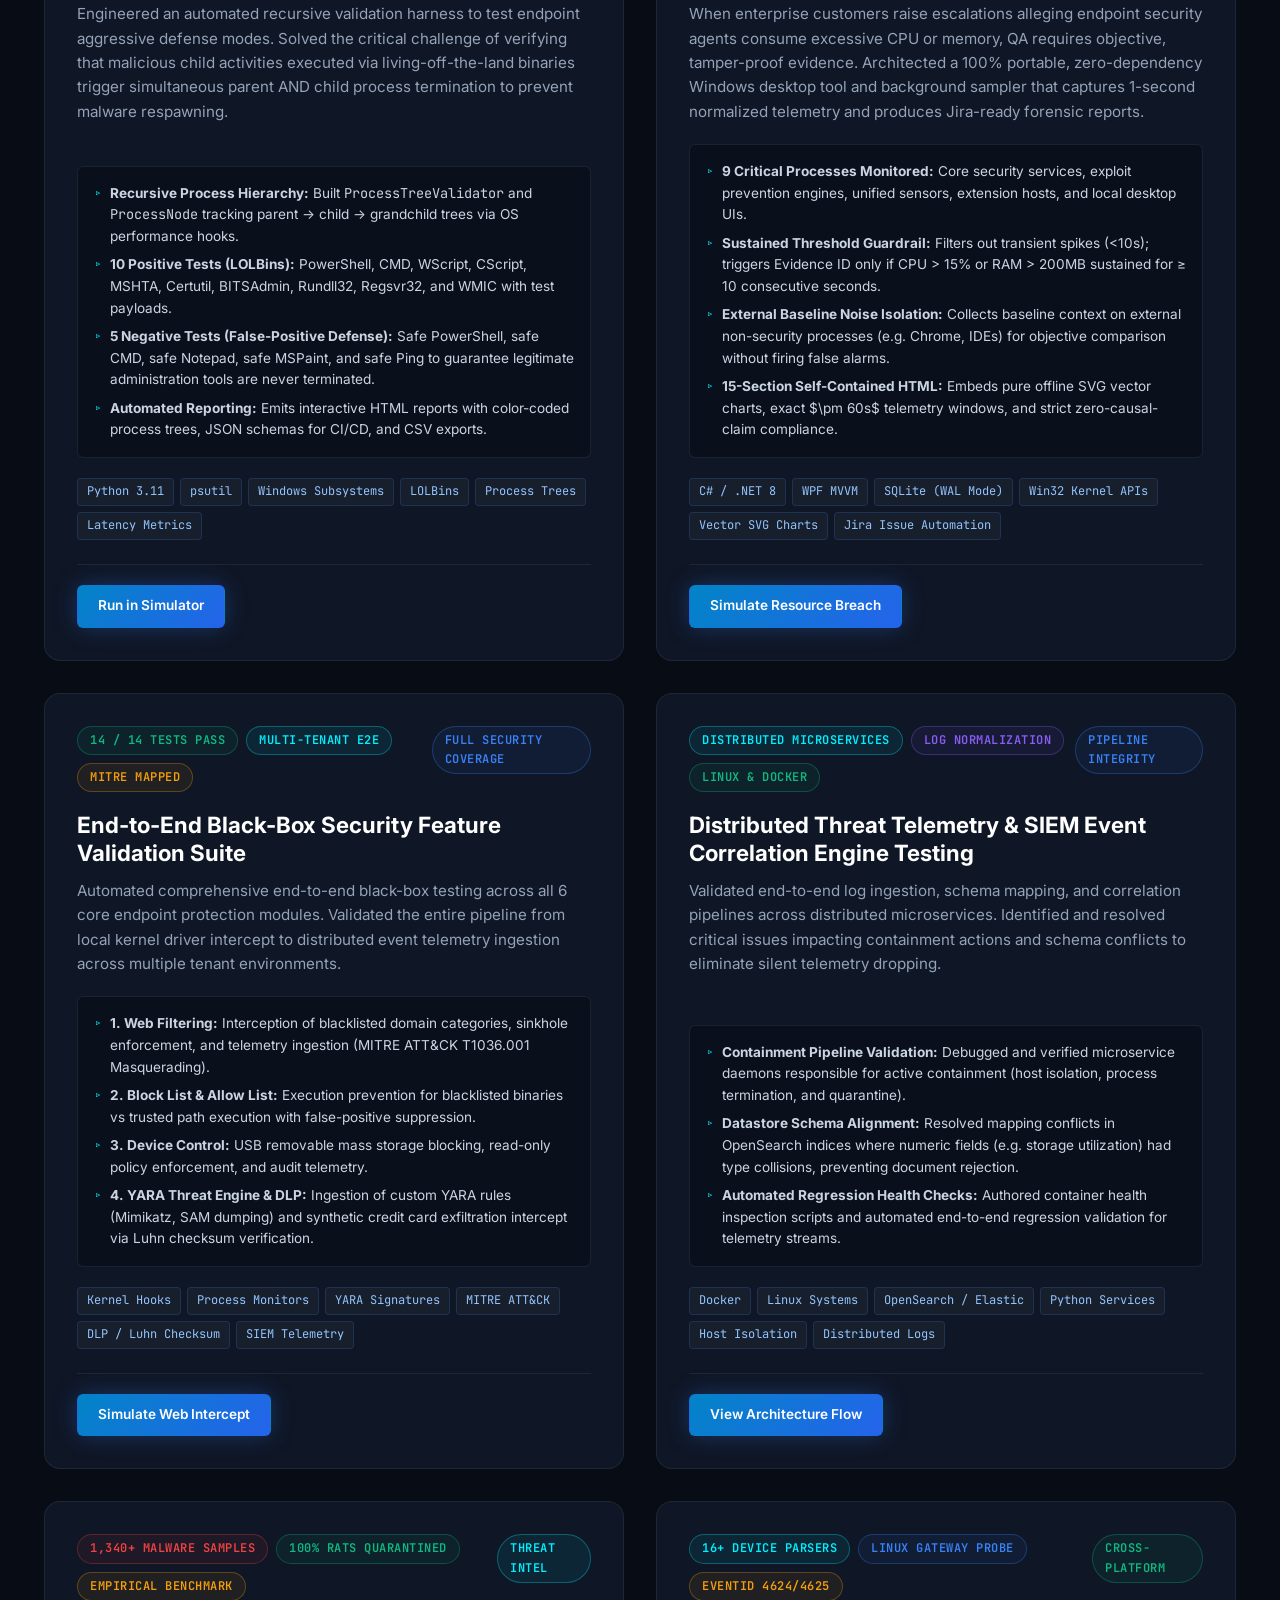
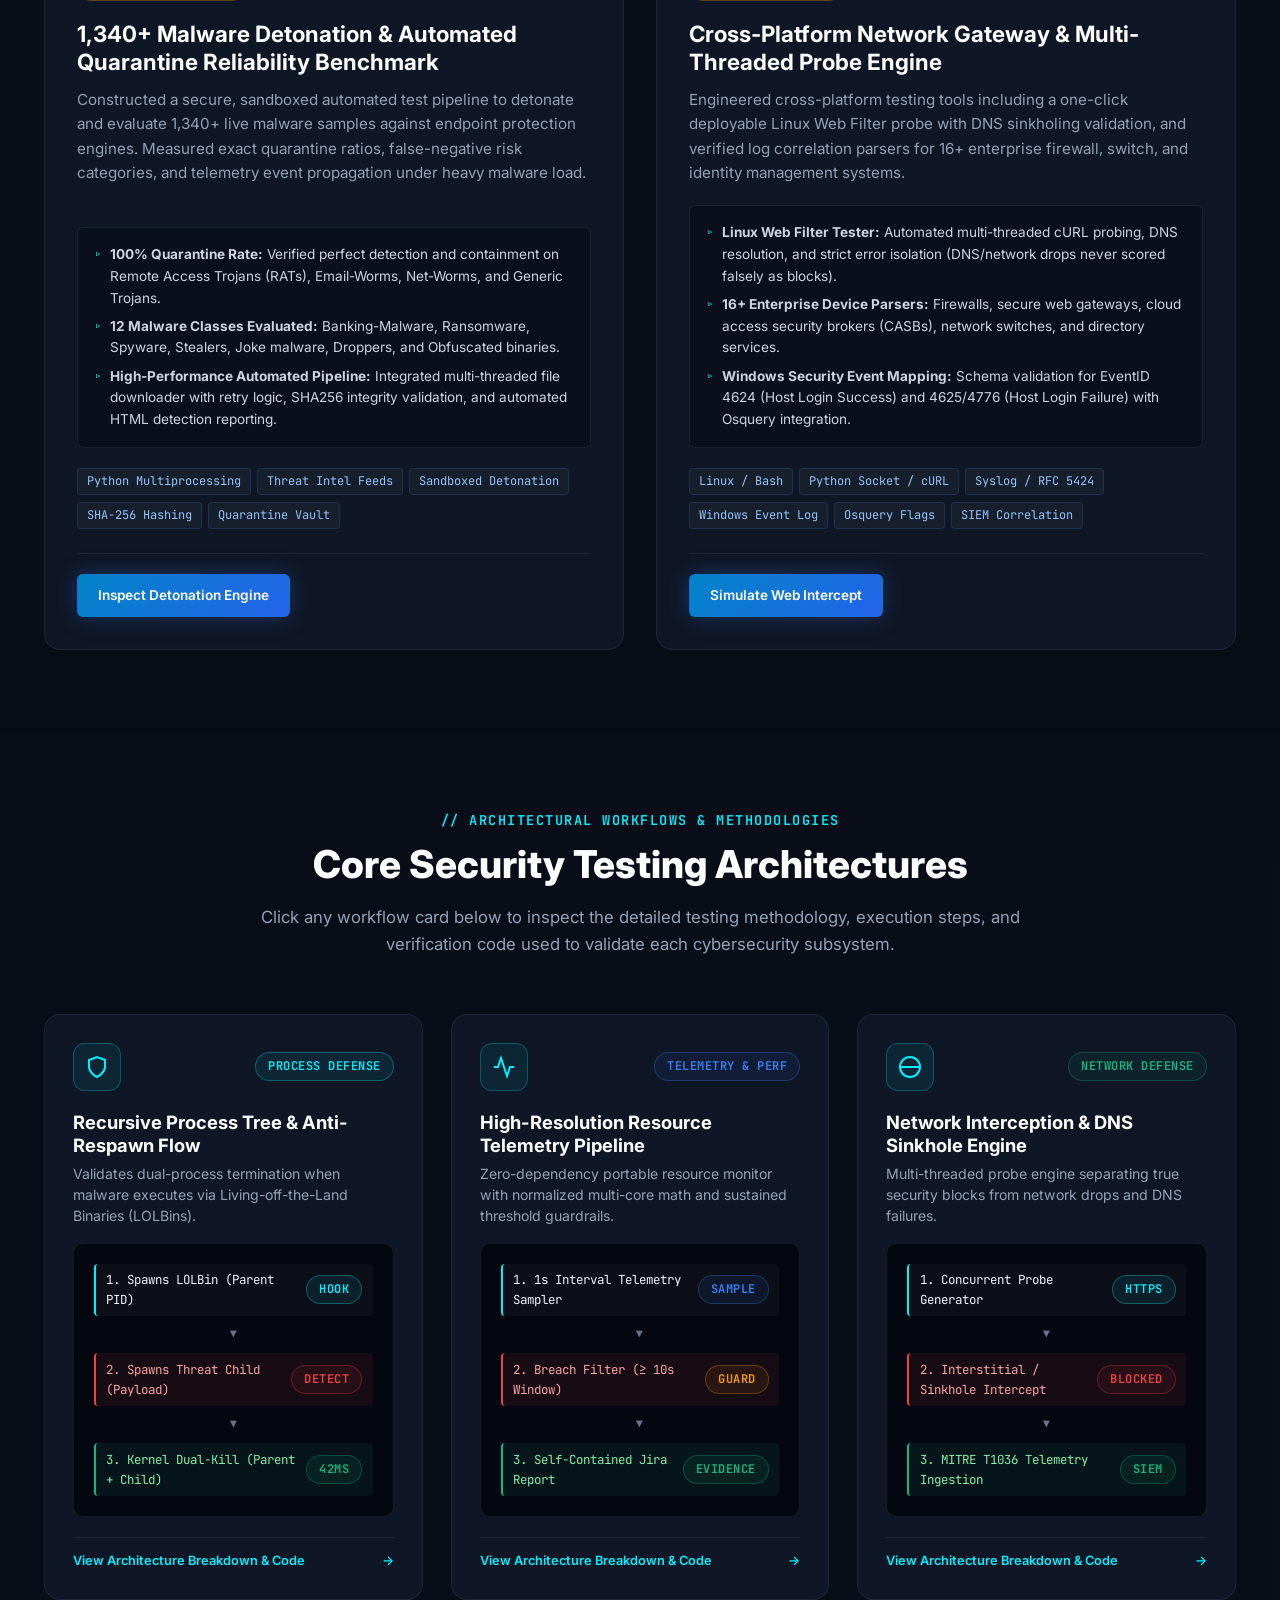
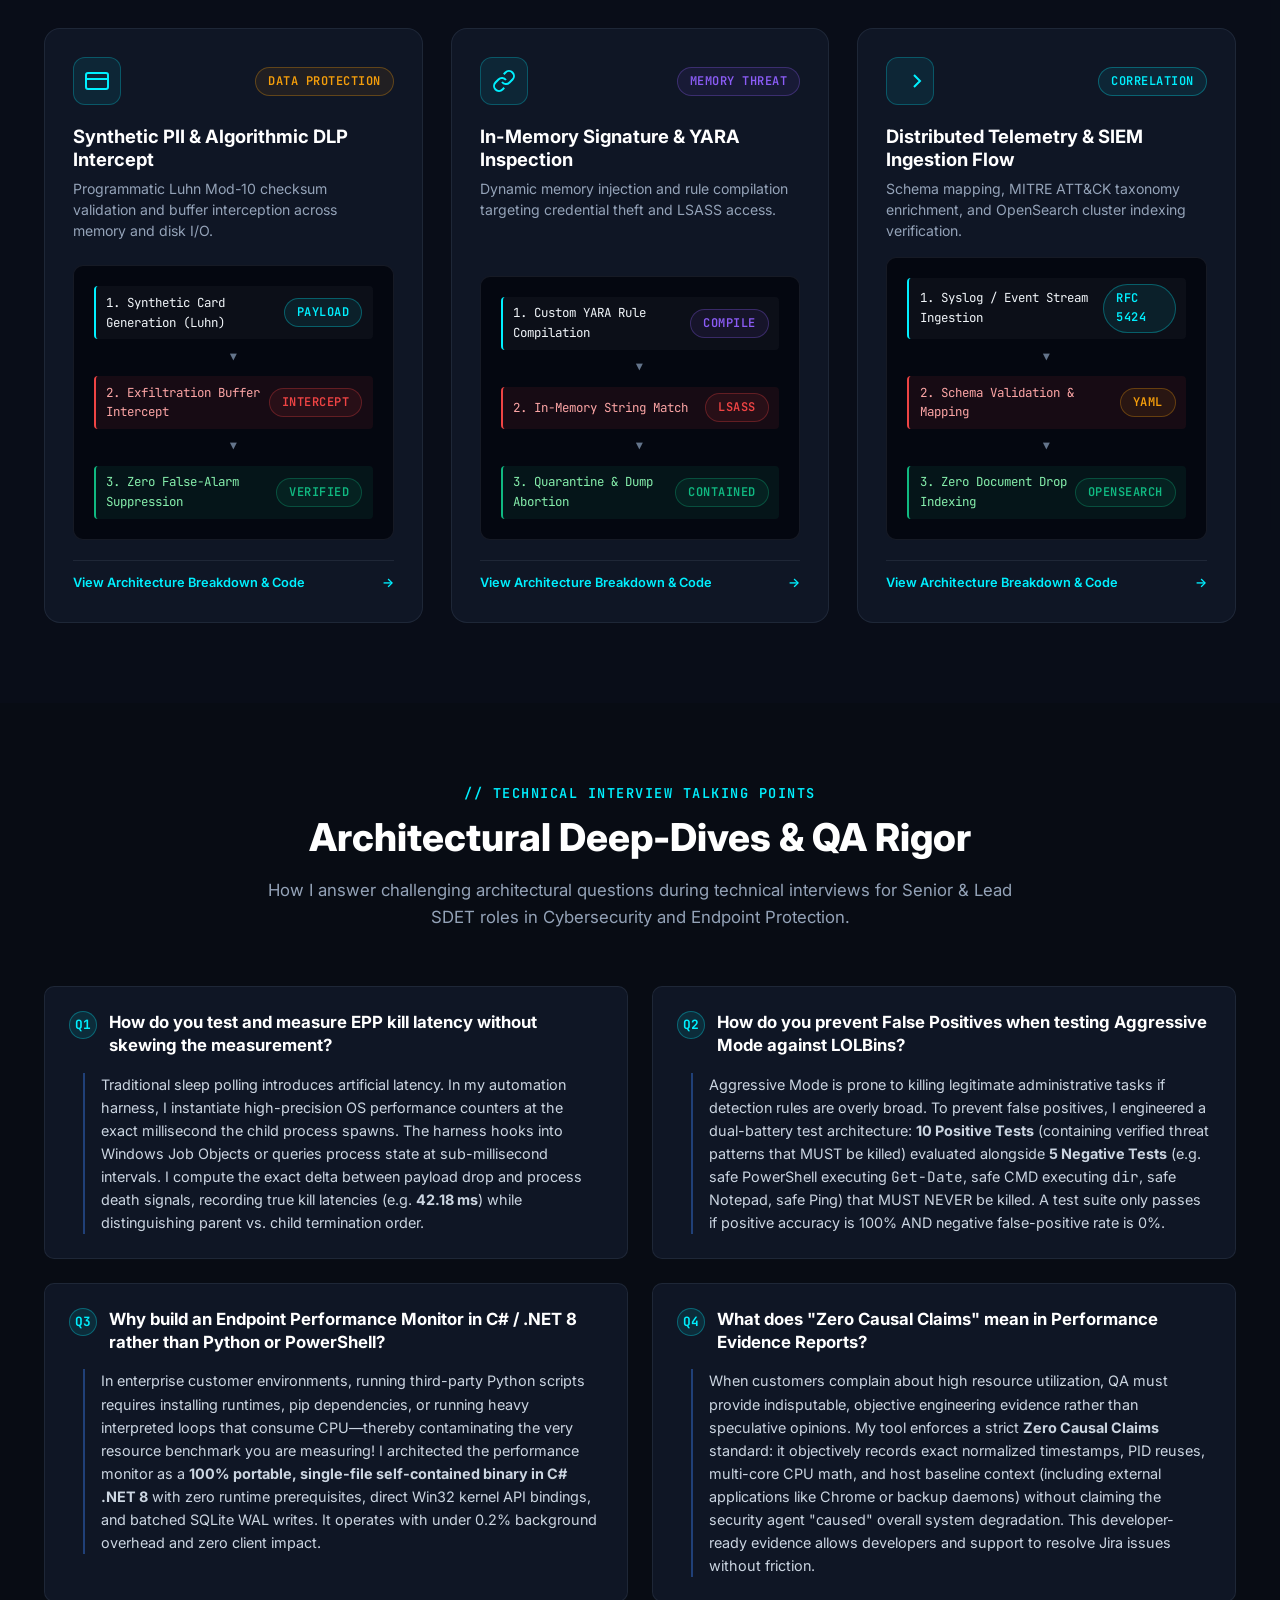
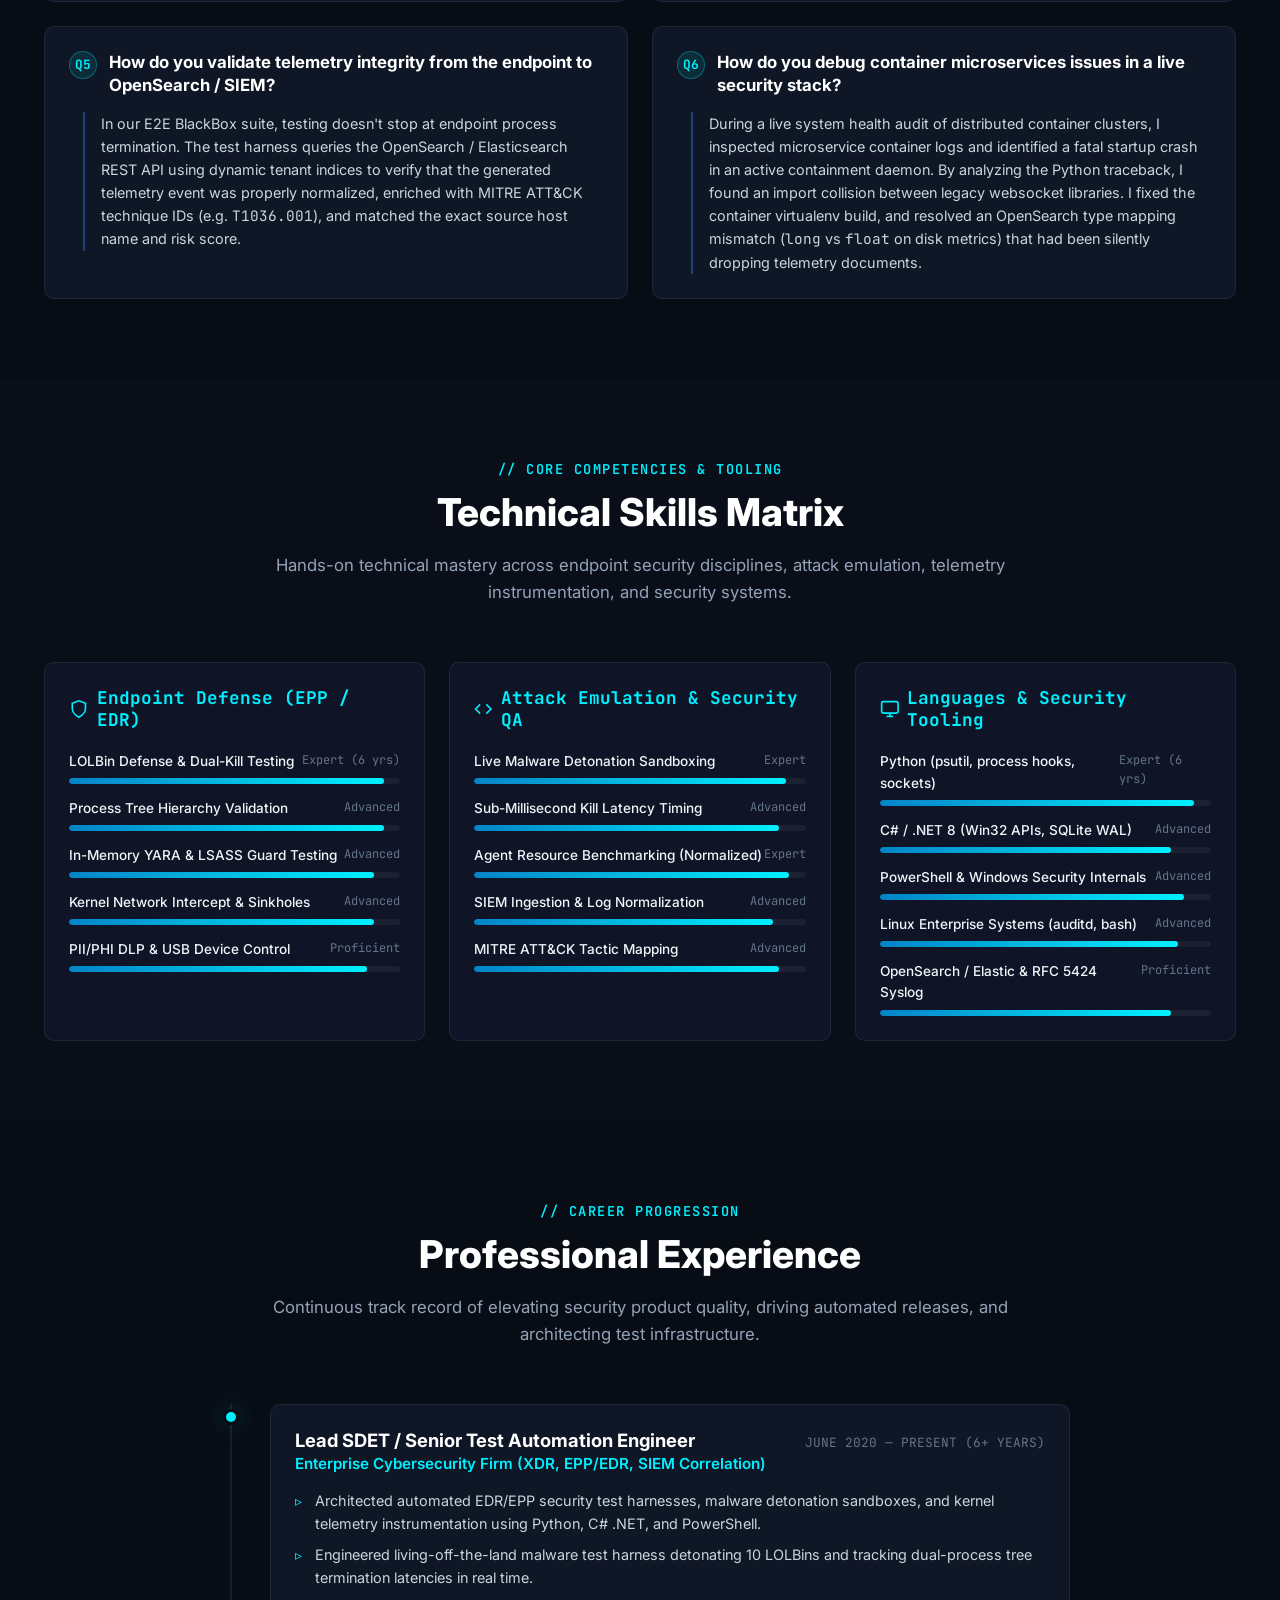
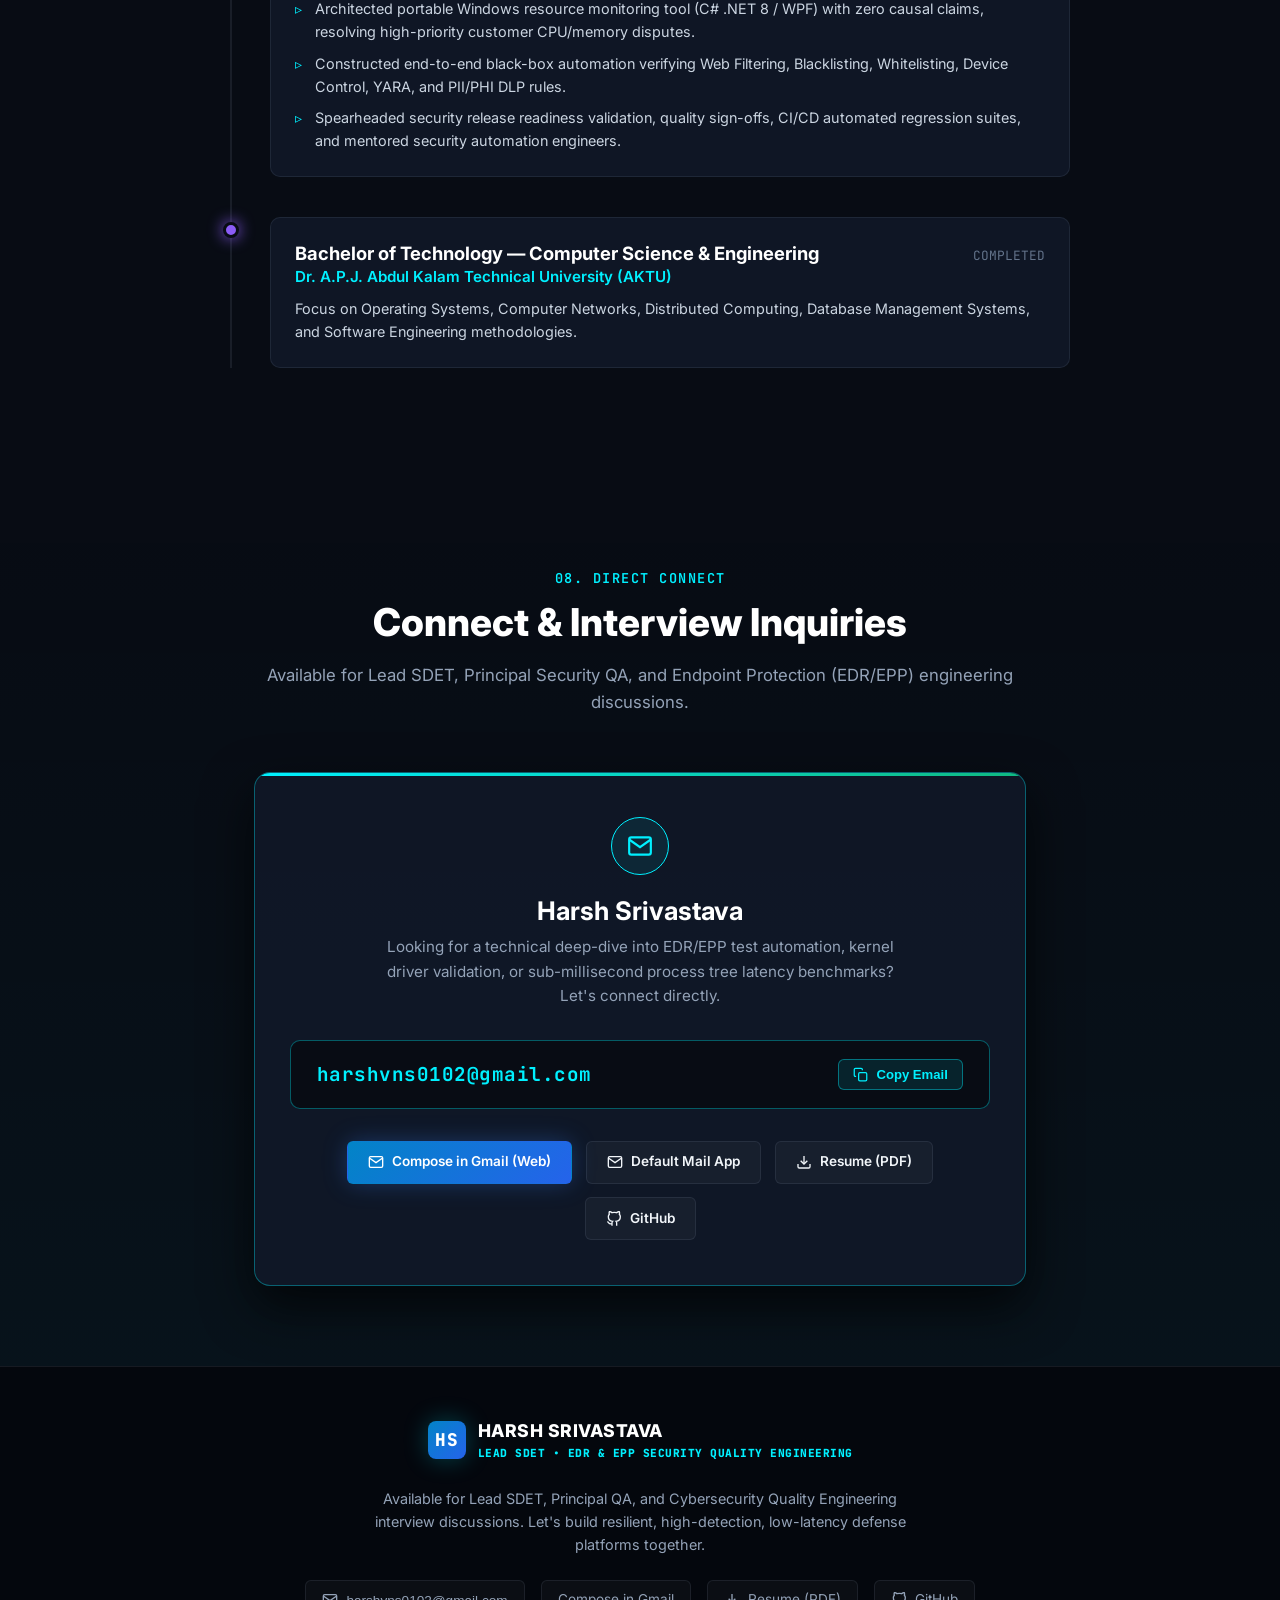
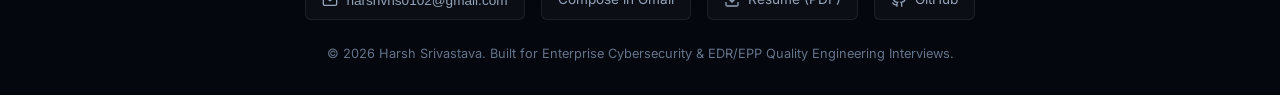
==== commit 1eb81ba7: "fix: update email to harshvns0102@gmail.com and implement interactive contact modal, section, and 1-" ====
--- a/index.html
+++ b/index.html
@@ -41,6 +41,7 @@
         <li><a href="#interview">Interview Q&A</a></li>
         <li><a href="#skills">Skills Matrix</a></li>
         <li><a href="#experience">Experience</a></li>
+        <li><a href="#contact">Contact</a></li>
       </ul>
 
       <div class="nav-actions">
@@ -48,10 +49,10 @@
           <svg width="16" height="16" viewBox="0 0 24 24" fill="none" stroke="currentColor" stroke-width="2"><path d="M21 15v4a2 2 0 0 1-2 2H5a2 2 0 0 1-2-2v-4"/><polyline points="7 10 12 15 17 10"/><line x1="12" y1="15" x2="12" y2="3"/></svg>
           Resume
         </a>
-        <a href="mailto:harsh.srivastava.sdet@gmail.com" class="btn btn-primary">
+        <button type="button" class="btn btn-primary" id="nav-contact-btn" title="Open Contact Dialog">
           <svg width="16" height="16" viewBox="0 0 24 24" fill="none" stroke="currentColor" stroke-width="2"><path d="M4 4h16c1.1 0 2 .9 2 2v12c0 1.1-.9 2-2 2H4c-1.1 0-2-.9-2-2V6c0-1.1.9-2 2-2z"/><polyline points="22,6 12,13 2,6"/></svg>
           Contact
-        </a>
+        </button>
       </div>
     </div>
   </nav>
@@ -118,7 +119,7 @@
               <div class="profile-info">
                 <h3>Harsh Srivastava</h3>
                 <p>Lead SDET / EDR & Security QA Engineer</p>
-                <span class="badge badge-cyan" style="margin-top:6px;">harsh.srivastava.sdet@gmail.com</span>
+                <span class="badge badge-cyan" id="profile-email-badge" style="margin-top:6px; cursor:pointer;" title="Click to contact or copy email"><svg width="12" height="12" viewBox="0 0 24 24" fill="none" stroke="currentColor" stroke-width="2" style="vertical-align:middle; margin-right:4px;"><path d="M4 4h16c1.1 0 2 .9 2 2v12c0 1.1-.9 2-2 2H4c-1.1 0-2-.9-2-2V6c0-1.1.9-2 2-2z"/><polyline points="22,6 12,13 2,6"/></svg>harshvns0102@gmail.com</span>
               </div>
             </div>
 
@@ -1018,7 +1019,60 @@
   </section>
 
   <!-- ===================================================================
-       10. FOOTER & CONTACT
+       10. CONTACT & INTERVIEW INQUIRIES
+       =================================================================== -->
+  <section class="section" id="contact" style="background: linear-gradient(180deg, transparent, rgba(0, 240, 255, 0.03));">
+    <div class="container contact-container">
+      <div class="section-header text-center">
+        <div class="section-pretitle">08. DIRECT CONNECT</div>
+        <h2 class="section-title">Connect & Interview Inquiries</h2>
+        <p class="section-desc">
+          Available for Lead SDET, Principal Security QA, and Endpoint Protection (EDR/EPP) engineering discussions.
+        </p>
+      </div>
+
+      <div class="contact-card">
+        <div style="display:inline-flex; align-items:center; justify-content:center; width:58px; height:58px; border-radius:50%; background:rgba(0,240,255,0.08); border:1px solid var(--accent-cyan); color:var(--accent-cyan); margin-bottom:1.25rem;">
+          <svg width="26" height="26" viewBox="0 0 24 24" fill="none" stroke="currentColor" stroke-width="2"><path d="M4 4h16c1.1 0 2 .9 2 2v12c0 1.1-.9 2-2 2H4c-1.1 0-2-.9-2-2V6c0-1.1.9-2 2-2z"/><polyline points="22,6 12,13 2,6"/></svg>
+        </div>
+
+        <h3 style="font-size:1.6rem; color:var(--text-white); margin-bottom:0.5rem;">Harsh Srivastava</h3>
+        <p style="color:var(--text-muted); font-size:0.95rem; max-width:520px; margin:0 auto 1.5rem auto; line-height:1.6;">
+          Looking for a technical deep-dive into EDR/EPP test automation, kernel driver validation, or sub-millisecond process tree latency benchmarks? Let's connect directly.
+        </p>
+
+        <div class="contact-email-box">
+          <span class="contact-email-text" id="contact-section-email">harshvns0102@gmail.com</span>
+          <button type="button" class="btn btn-cyan btn-sm" id="section-copy-email-btn" title="Copy to clipboard">
+            <svg width="15" height="15" viewBox="0 0 24 24" fill="none" stroke="currentColor" stroke-width="2"><rect x="9" y="9" width="13" height="13" rx="2" ry="2"/><path d="M5 15H4a2 2 0 0 1-2-2V4a2 2 0 0 1 2-2h9a2 2 0 0 1 2 2v1"/></svg>
+            <span class="btn-copy-label">Copy Email</span>
+          </button>
+        </div>
+
+        <div class="contact-btn-group">
+          <a href="https://mail.google.com/mail/?view=cm&fs=1&to=harshvns0102@gmail.com" target="_blank" rel="noopener noreferrer" class="btn btn-primary">
+            <svg width="16" height="16" viewBox="0 0 24 24" fill="none" stroke="currentColor" stroke-width="2"><path d="M4 4h16c1.1 0 2 .9 2 2v12c0 1.1-.9 2-2 2H4c-1.1 0-2-.9-2-2V6c0-1.1.9-2 2-2z"/><polyline points="22,6 12,13 2,6"/></svg>
+            Compose in Gmail (Web)
+          </a>
+          <a href="mailto:harshvns0102@gmail.com" class="btn btn-outline">
+            <svg width="16" height="16" viewBox="0 0 24 24" fill="none" stroke="currentColor" stroke-width="2"><path d="M4 4h16c1.1 0 2 .9 2 2v12c0 1.1-.9 2-2 2H4c-1.1 0-2-.9-2-2V6c0-1.1.9-2 2-2z"/><polyline points="22,6 12,13 2,6"/></svg>
+            Default Mail App
+          </a>
+          <a href="assets/docs/Harsh_Srivastava_Lead_SDET.pdf" class="btn btn-outline" download>
+            <svg width="16" height="16" viewBox="0 0 24 24" fill="none" stroke="currentColor" stroke-width="2"><path d="M21 15v4a2 2 0 0 1-2 2H5a2 2 0 0 1-2-2v-4"/><polyline points="7 10 12 15 17 10"/><line x1="12" y1="15" x2="12" y2="3"/></svg>
+            Resume (PDF)
+          </a>
+          <a href="https://github.com/Harshsrivastava1997" target="_blank" rel="noopener noreferrer" class="btn btn-outline">
+            <svg width="16" height="16" viewBox="0 0 24 24" fill="none" stroke="currentColor" stroke-width="2"><path d="M9 19c-5 1.5-5-2.5-7-3m14 6v-3.87a3.37 3.37 0 0 0-.94-2.61c3.14-.35 6.44-1.54 6.44-7A5.44 5.44 0 0 0 20 4.77 5.07 5.07 0 0 0 19.91 1S18.73.65 16 2.48a13.38 13.38 0 0 0-7 0C6.27.65 5.09 1 5.09 1A5.07 5.07 0 0 0 5 4.77a5.44 5.44 0 0 0-1.5 3.78c0 5.42 3.3 6.61 6.44 7A3.37 3.37 0 0 0 9 18.13V22"/></svg>
+            GitHub
+          </a>
+        </div>
+      </div>
+    </div>
+  </section>
+
+  <!-- ===================================================================
+       11. FOOTER
        =================================================================== -->
   <footer class="footer">
     <div class="container footer-content">
@@ -1034,14 +1088,21 @@
         Available for Lead SDET, Principal QA, and Cybersecurity Quality Engineering interview discussions. Let's build resilient, high-detection, low-latency defense platforms together.
       </p>
 
-      <div class="footer-social-links">
-        <a href="mailto:harsh.srivastava.sdet@gmail.com" class="footer-social-btn">
+      <div class="footer-social-links" style="flex-wrap:wrap; justify-content:center;">
+        <button type="button" class="footer-social-btn" id="footer-copy-email-btn" title="Click to copy email">
           <svg width="16" height="16" viewBox="0 0 24 24" fill="none" stroke="currentColor" stroke-width="2"><path d="M4 4h16c1.1 0 2 .9 2 2v12c0 1.1-.9 2-2 2H4c-1.1 0-2-.9-2-2V6c0-1.1.9-2 2-2z"/><polyline points="22,6 12,13 2,6"/></svg>
-          harsh.srivastava.sdet@gmail.com
+          <span id="footer-email-label">harshvns0102@gmail.com</span>
+        </button>
+        <a href="https://mail.google.com/mail/?view=cm&fs=1&to=harshvns0102@gmail.com" target="_blank" rel="noopener noreferrer" class="footer-social-btn">
+          Compose in Gmail
         </a>
         <a href="assets/docs/Harsh_Srivastava_Lead_SDET.pdf" class="footer-social-btn" download>
           <svg width="16" height="16" viewBox="0 0 24 24" fill="none" stroke="currentColor" stroke-width="2"><path d="M21 15v4a2 2 0 0 1-2 2H5a2 2 0 0 1-2-2v-4"/><polyline points="7 10 12 15 17 10"/><line x1="12" y1="15" x2="12" y2="3"/></svg>
-          Download Resume (PDF)
+          Resume (PDF)
+        </a>
+        <a href="https://github.com/Harshsrivastava1997" target="_blank" rel="noopener noreferrer" class="footer-social-btn">
+          <svg width="16" height="16" viewBox="0 0 24 24" fill="none" stroke="currentColor" stroke-width="2"><path d="M9 19c-5 1.5-5-2.5-7-3m14 6v-3.87a3.37 3.37 0 0 0-.94-2.61c3.14-.35 6.44-1.54 6.44-7A5.44 5.44 0 0 0 20 4.77 5.07 5.07 0 0 0 19.91 1S18.73.65 16 2.48a13.38 13.38 0 0 0-7 0C6.27.65 5.09 1 5.09 1A5.07 5.07 0 0 0 5 4.77a5.44 5.44 0 0 0-1.5 3.78c0 5.42 3.3 6.61 6.44 7A3.37 3.37 0 0 0 9 18.13V22"/></svg>
+          GitHub
         </a>
       </div>
 
@@ -1052,7 +1113,7 @@
   </footer>
 
   <!-- ===================================================================
-       11. ARCHITECTURE DETAILS MODAL
+       12. ARCHITECTURE DETAILS MODAL
        =================================================================== -->
   <div class="modal-backdrop" id="architecture-modal">
     <div class="modal-content">
@@ -1073,6 +1134,59 @@
     </div>
   </div>
 
+  <!-- ===================================================================
+       13. DIRECT CONTACT MODAL
+       =================================================================== -->
+  <div class="modal-backdrop" id="contact-modal">
+    <div class="modal-content" style="max-width: 580px; text-align: center;">
+      <button class="modal-close-btn" id="contact-modal-close" aria-label="Close Contact Dialog">&times;</button>
+      
+      <div style="display:inline-flex; align-items:center; justify-content:center; width:54px; height:54px; border-radius:50%; background:rgba(0,240,255,0.1); border:1px solid var(--accent-cyan); color:var(--accent-cyan); margin-bottom:1rem;">
+        <svg width="24" height="24" viewBox="0 0 24 24" fill="none" stroke="currentColor" stroke-width="2"><path d="M4 4h16c1.1 0 2 .9 2 2v12c0 1.1-.9 2-2 2H4c-1.1 0-2-.9-2-2V6c0-1.1.9-2 2-2z"/><polyline points="22,6 12,13 2,6"/></svg>
+      </div>
+
+      <h3 style="font-size:1.5rem; color:var(--text-white); margin-bottom:0.4rem;">Get in Touch</h3>
+      <p style="color:var(--text-muted); font-size:0.92rem; line-height:1.5; margin-bottom:1.5rem;">
+        Available for Lead SDET, Principal QA, and Cybersecurity Quality Engineering interview discussions.
+      </p>
+
+      <div class="contact-email-box" style="margin: 1.5rem 0;">
+        <span class="contact-email-text" id="modal-email-val">harshvns0102@gmail.com</span>
+        <button type="button" class="btn btn-cyan btn-sm" id="modal-copy-btn" title="Copy to clipboard">
+          <svg width="15" height="15" viewBox="0 0 24 24" fill="none" stroke="currentColor" stroke-width="2"><rect x="9" y="9" width="13" height="13" rx="2" ry="2"/><path d="M5 15H4a2 2 0 0 1-2-2V4a2 2 0 0 1 2-2h9a2 2 0 0 1 2 2v1"/></svg>
+          Copy
+        </button>
+      </div>
+
+      <div class="contact-btn-group" style="margin-bottom:1.5rem;">
+        <a href="https://mail.google.com/mail/?view=cm&fs=1&to=harshvns0102@gmail.com" target="_blank" rel="noopener noreferrer" class="btn btn-primary">
+          <svg width="16" height="16" viewBox="0 0 24 24" fill="none" stroke="currentColor" stroke-width="2"><path d="M4 4h16c1.1 0 2 .9 2 2v12c0 1.1-.9 2-2 2H4c-1.1 0-2-.9-2-2V6c0-1.1.9-2 2-2z"/><polyline points="22,6 12,13 2,6"/></svg>
+          Compose in Gmail (Web)
+        </a>
+        <a href="mailto:harshvns0102@gmail.com" class="btn btn-outline">
+          Default Mail App
+        </a>
+      </div>
+
+      <div style="border-top: 1px solid var(--border-subtle); padding-top: 1.25rem; display: flex; justify-content: center; gap: 1rem; flex-wrap: wrap;">
+        <a href="assets/docs/Harsh_Srivastava_Lead_SDET.pdf" class="footer-social-btn" download>
+          <svg width="15" height="15" viewBox="0 0 24 24" fill="none" stroke="currentColor" stroke-width="2"><path d="M21 15v4a2 2 0 0 1-2 2H5a2 2 0 0 1-2-2v-4"/><polyline points="7 10 12 15 17 10"/><line x1="12" y1="15" x2="12" y2="3"/></svg>
+          Resume (PDF)
+        </a>
+        <a href="https://github.com/Harshsrivastava1997" target="_blank" rel="noopener noreferrer" class="footer-social-btn">
+          <svg width="15" height="15" viewBox="0 0 24 24" fill="none" stroke="currentColor" stroke-width="2"><path d="M9 19c-5 1.5-5-2.5-7-3m14 6v-3.87a3.37 3.37 0 0 0-.94-2.61c3.14-.35 6.44-1.54 6.44-7A5.44 5.44 0 0 0 20 4.77 5.07 5.07 0 0 0 19.91 1S18.73.65 16 2.48a13.38 13.38 0 0 0-7 0C6.27.65 5.09 1 5.09 1A5.07 5.07 0 0 0 5 4.77a5.44 5.44 0 0 0-1.5 3.78c0 5.42 3.3 6.61 6.44 7A3.37 3.37 0 0 0 9 18.13V22"/></svg>
+          GitHub
+        </a>
+      </div>
+    </div>
+  </div>
+
+  <!-- Toast Notification -->
+  <div class="toast-notification" id="toast-notify">
+    <svg width="18" height="18" viewBox="0 0 24 24" fill="none" stroke="#10b981" stroke-width="2"><path d="M22 11.08V12a10 10 0 1 1-5.93-9.14"/><polyline points="22 4 12 14.01 9 11.01"/></svg>
+    <span id="toast-message">Copied harshvns0102@gmail.com to clipboard!</span>
+  </div>
+
   <!-- Scripts -->
   <script src="js/main.js"></script>
 </body>
--- a/css/style.css
+++ b/css/style.css
@@ -1299,6 +1299,96 @@
   border-radius: var(--radius-sm);
   padding: 1rem 1.25rem;
   margin-bottom: 0.85rem;
+}
+
+/* ===================================================================
+   CONTACT SECTION & TOAST STYLES
+   =================================================================== */
+.contact-container {
+  max-width: 820px;
+  margin: 0 auto;
+}
+
+.contact-card {
+  background: var(--bg-card);
+  border: 1px solid var(--border-accent);
+  border-radius: var(--radius-lg);
+  padding: 2.8rem 2.2rem;
+  box-shadow: 0 20px 50px rgba(0, 0, 0, 0.7);
+  text-align: center;
+  position: relative;
+  overflow: hidden;
+}
+
+.contact-card::before {
+  content: '';
+  position: absolute;
+  top: 0;
+  left: 0;
+  right: 0;
+  height: 3px;
+  background: linear-gradient(90deg, var(--accent-cyan), var(--accent-green));
+}
+
+.contact-email-box {
+  background: rgba(0, 0, 0, 0.45);
+  border: 1px solid var(--border-accent);
+  border-radius: var(--radius-md);
+  padding: 1.1rem 1.6rem;
+  display: flex;
+  align-items: center;
+  justify-content: space-between;
+  gap: 1rem;
+  margin: 2rem 0;
+  flex-wrap: wrap;
+}
+
+.contact-email-text {
+  font-family: var(--font-mono);
+  font-size: 1.2rem;
+  font-weight: 700;
+  color: var(--accent-cyan);
+  letter-spacing: 0.5px;
+  word-break: break-all;
+}
+
+.contact-btn-group {
+  display: flex;
+  gap: 0.85rem;
+  flex-wrap: wrap;
+  justify-content: center;
+}
+
+.btn-sm {
+  padding: 0.45rem 0.9rem;
+  font-size: 0.82rem;
+}
+
+.toast-notification {
+  position: fixed;
+  bottom: 2rem;
+  right: 2rem;
+  background: #022c22;
+  border: 1px solid #10b981;
+  color: #ecfdf5;
+  padding: 0.85rem 1.4rem;
+  border-radius: var(--radius-md);
+  font-family: var(--font-mono);
+  font-size: 0.9rem;
+  box-shadow: 0 10px 30px rgba(0, 0, 0, 0.7);
+  z-index: 3000;
+  opacity: 0;
+  transform: translateY(20px);
+  transition: all 0.3s ease;
+  pointer-events: none;
+  display: flex;
+  align-items: center;
+  gap: 0.6rem;
+}
+
+.toast-notification.show {
+  opacity: 1;
+  transform: translateY(0);
 }
 
 /* Responsive adjustments */
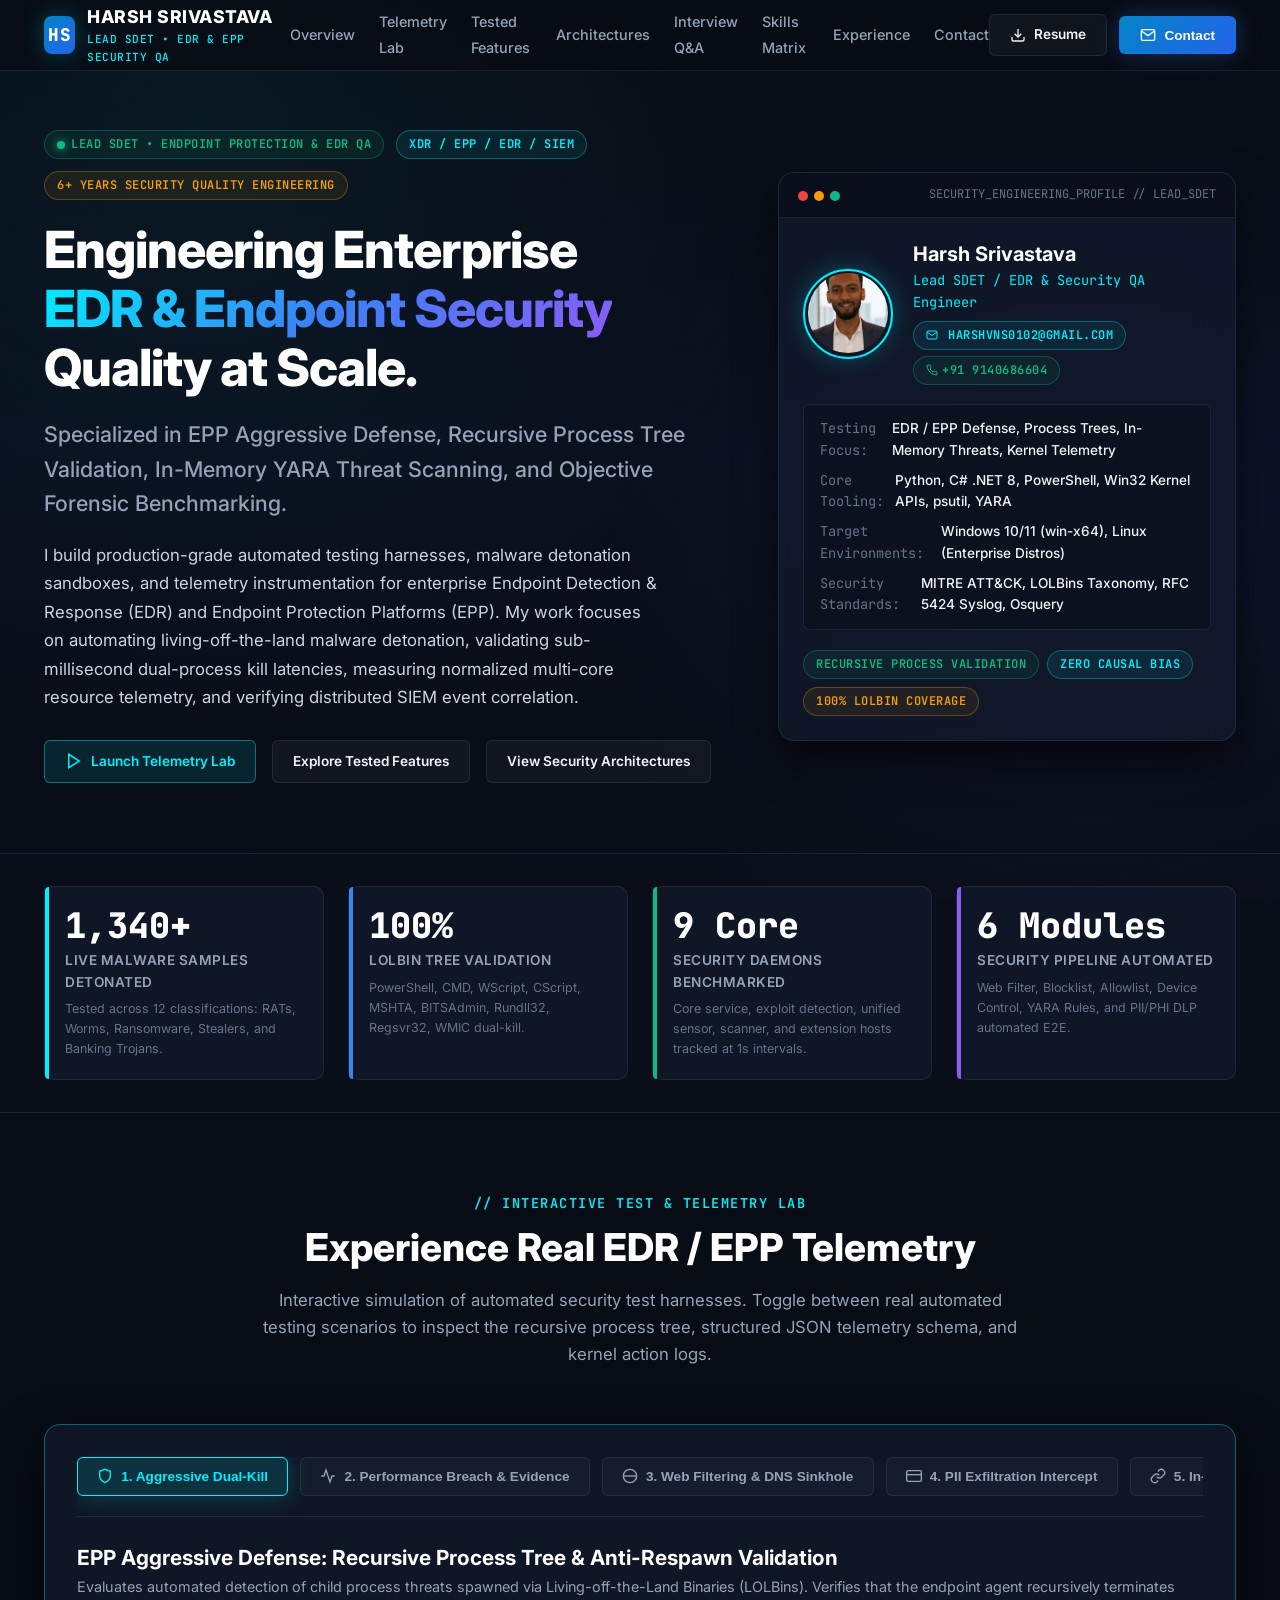
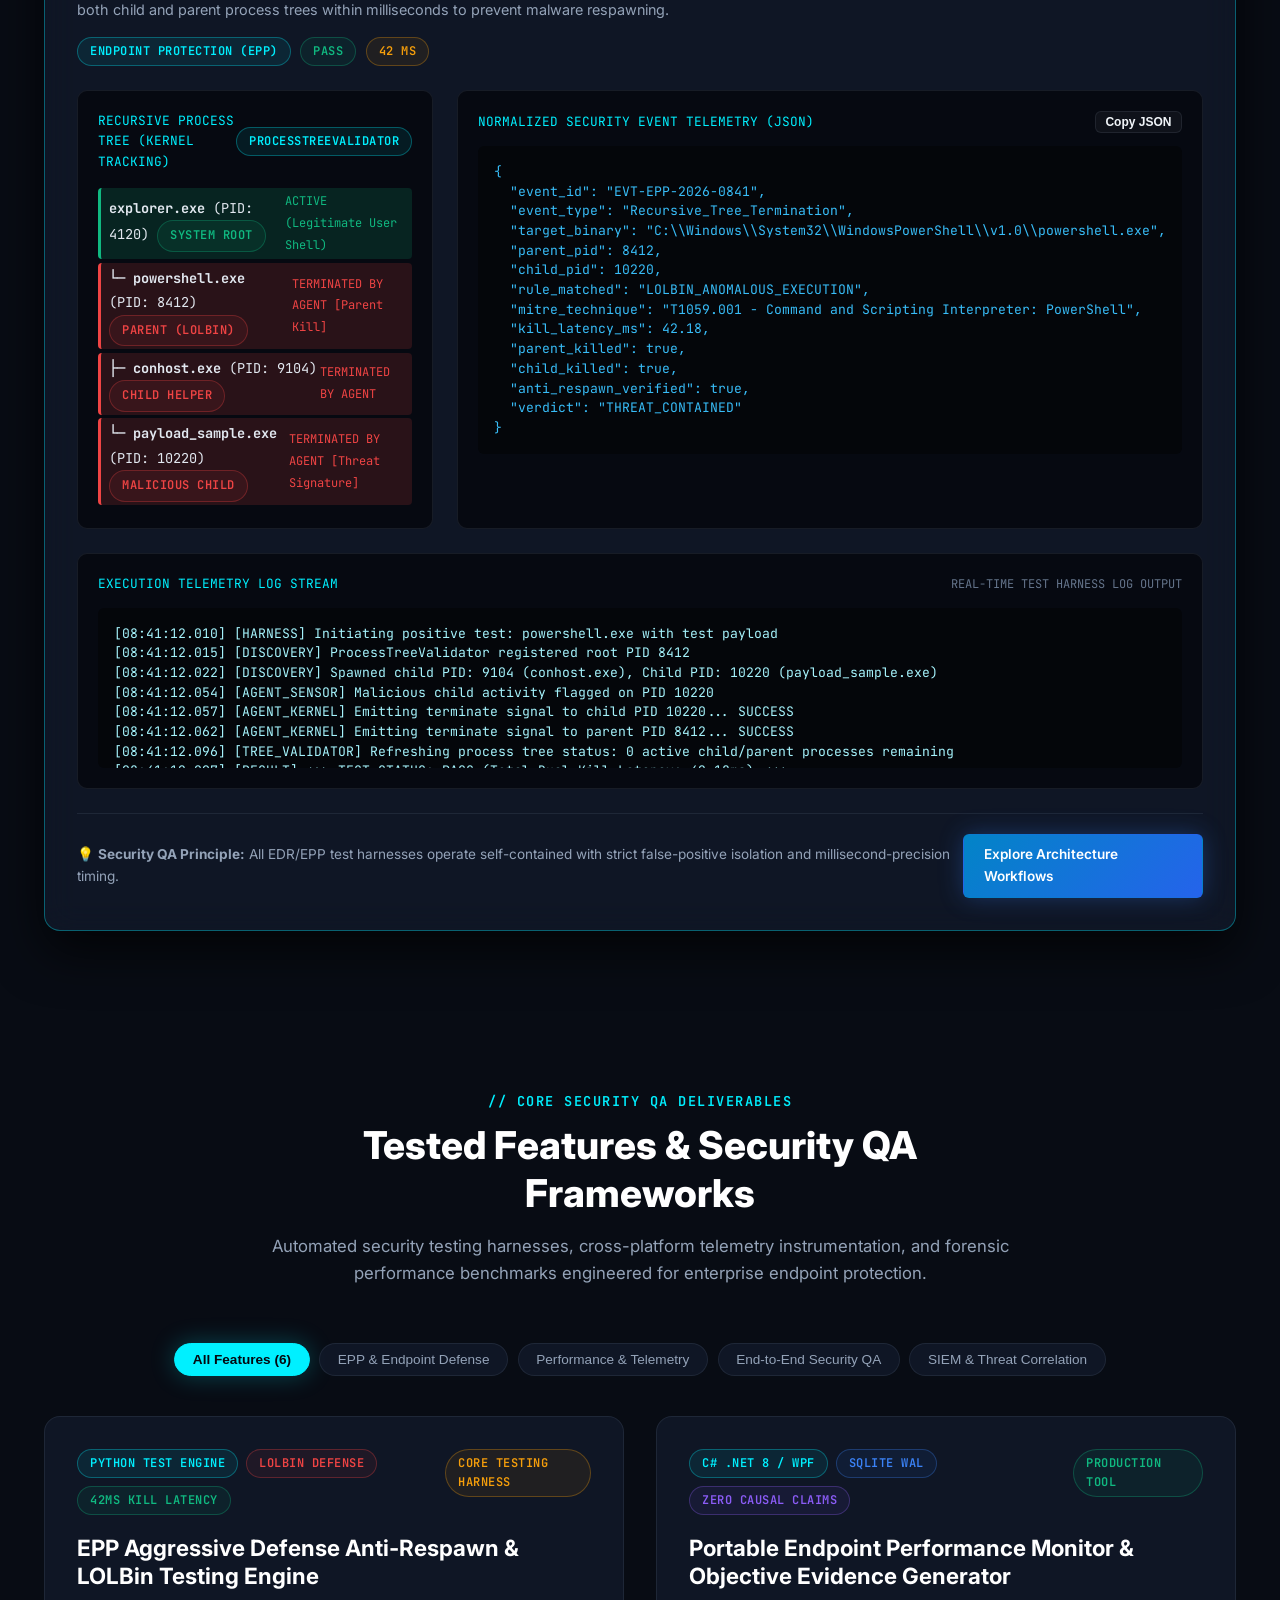
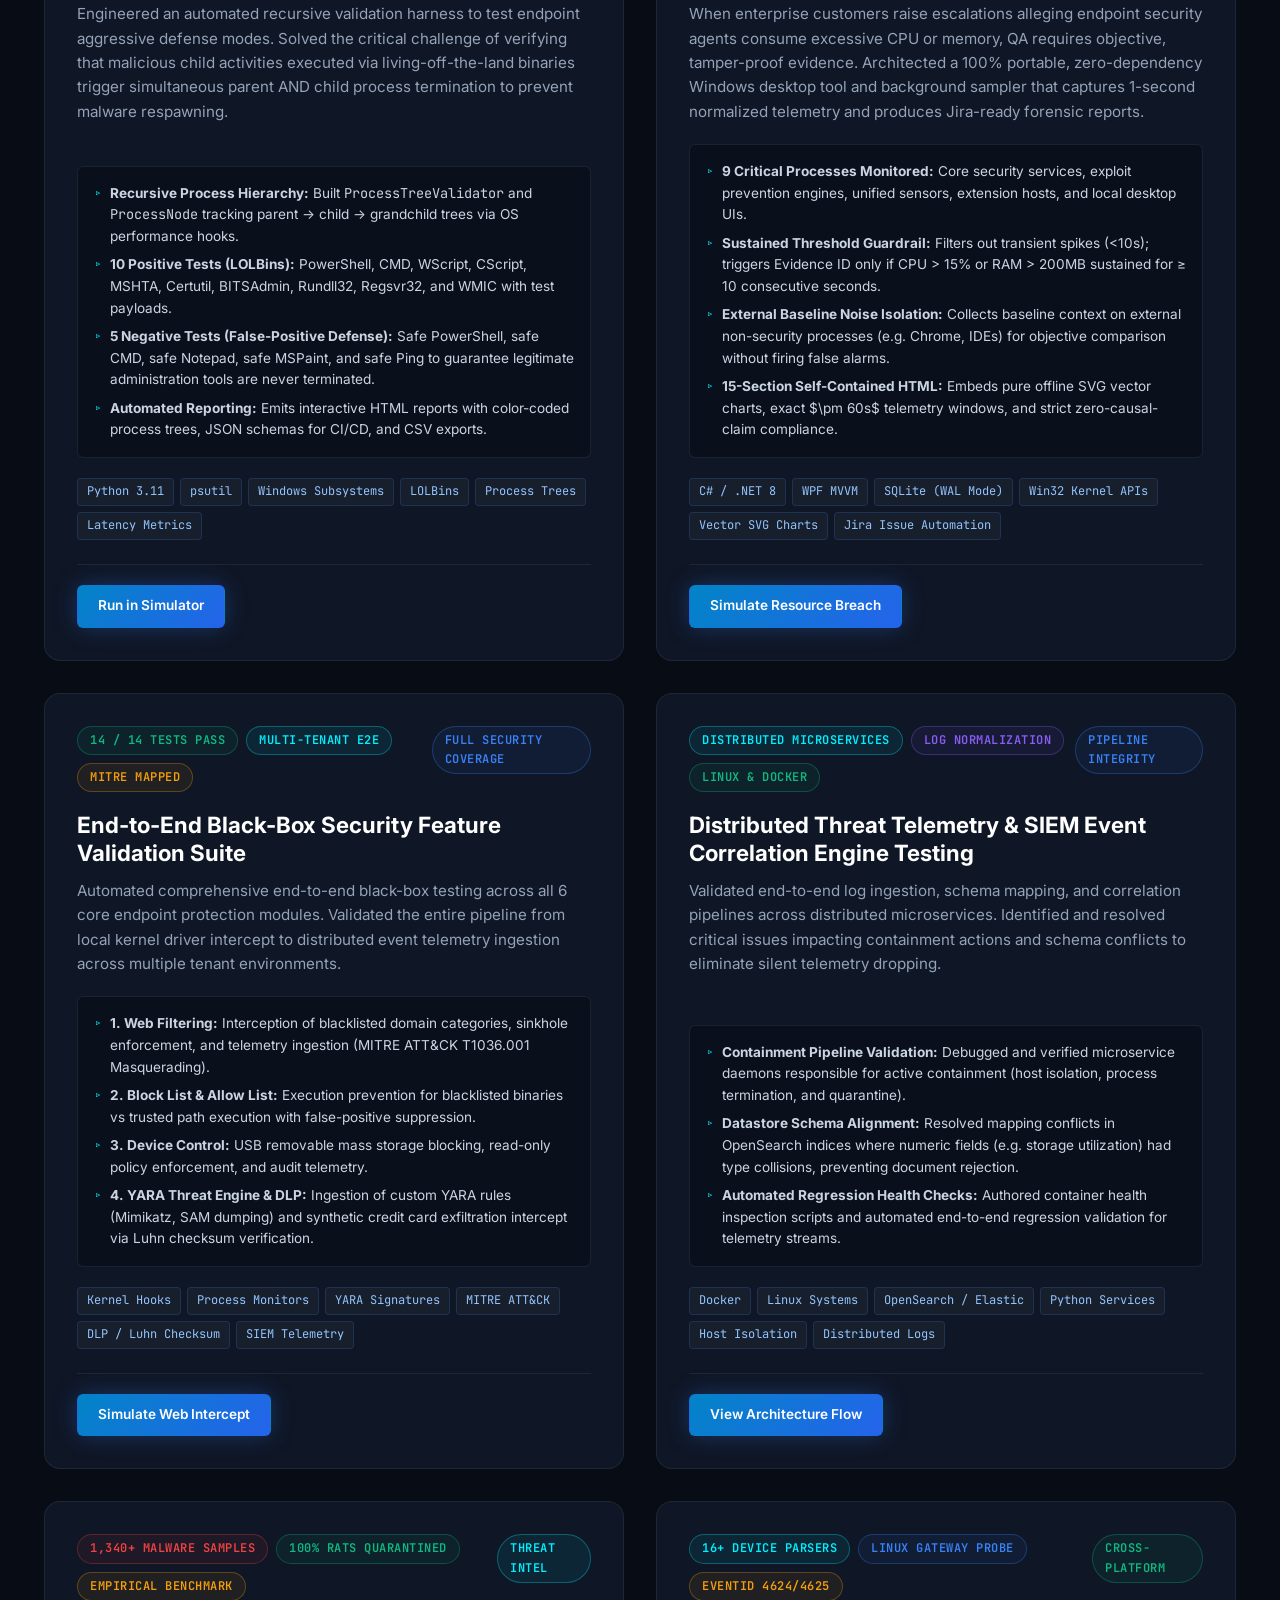
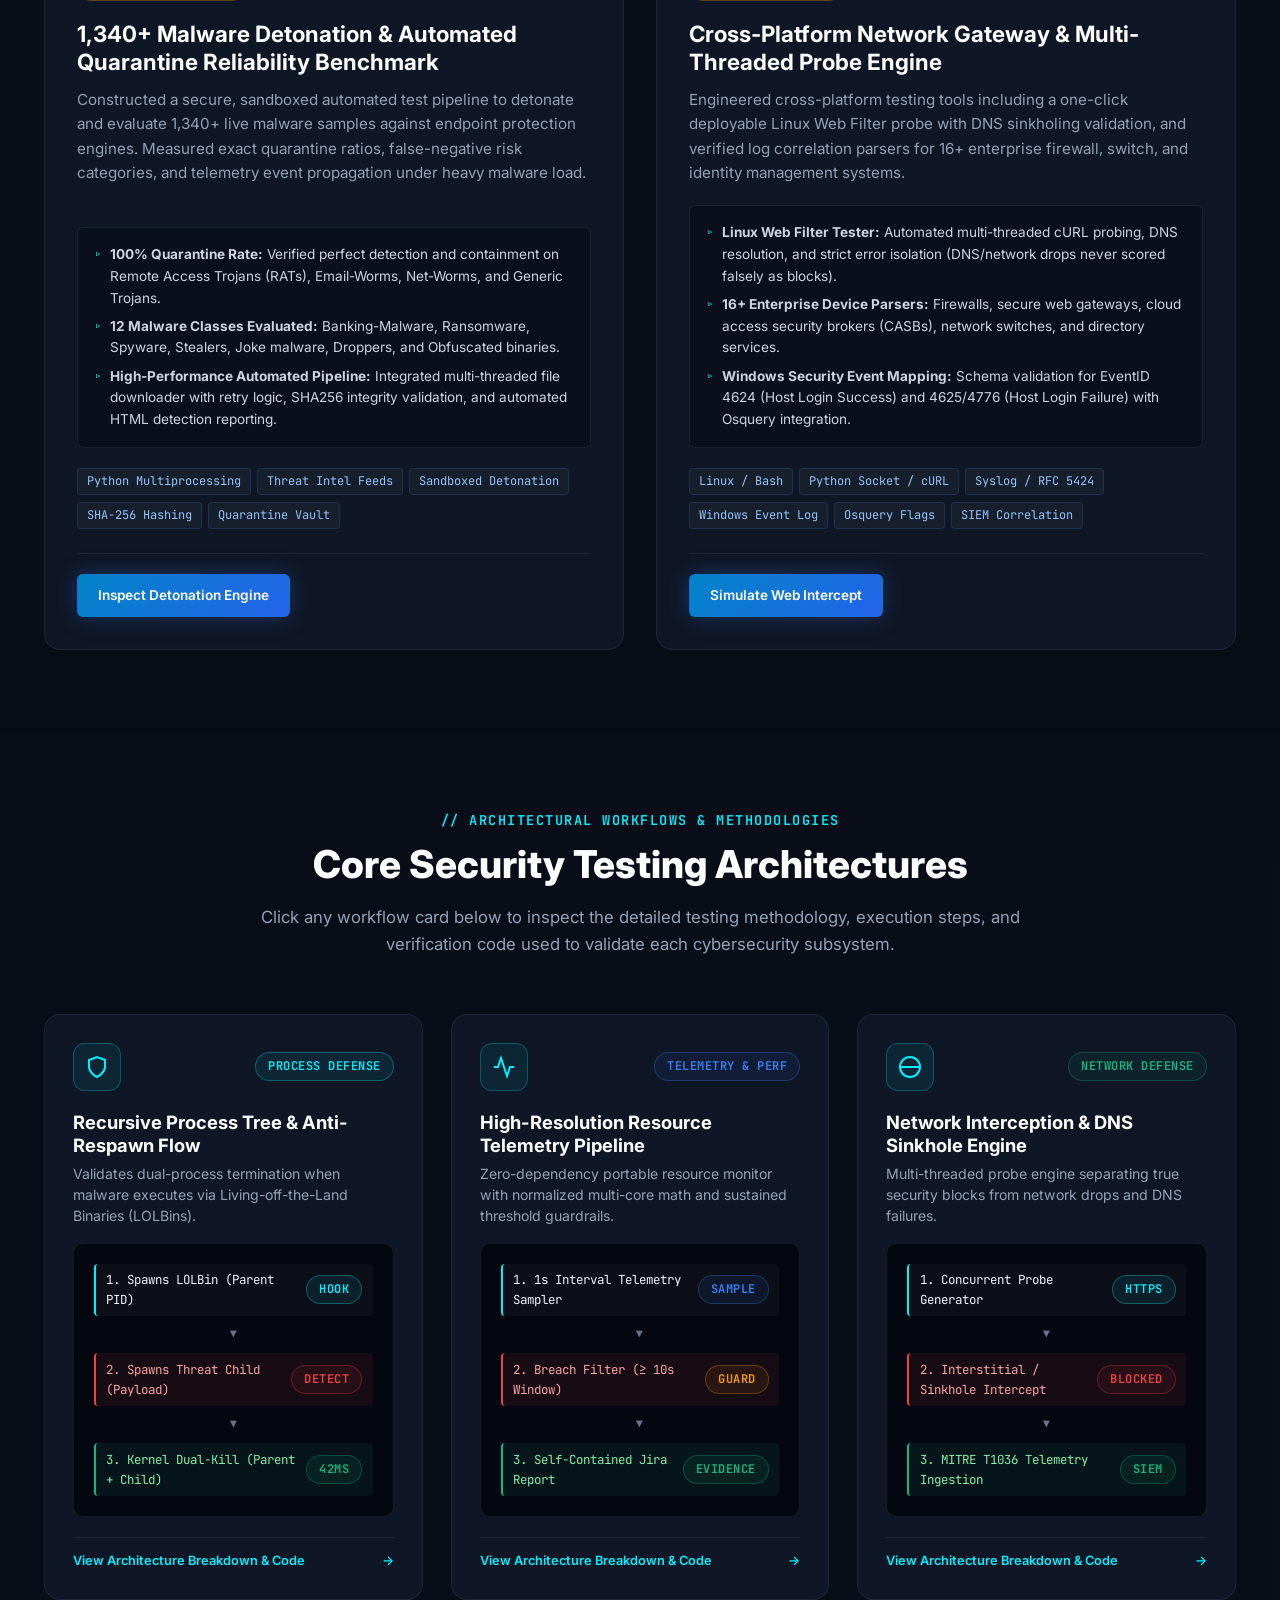
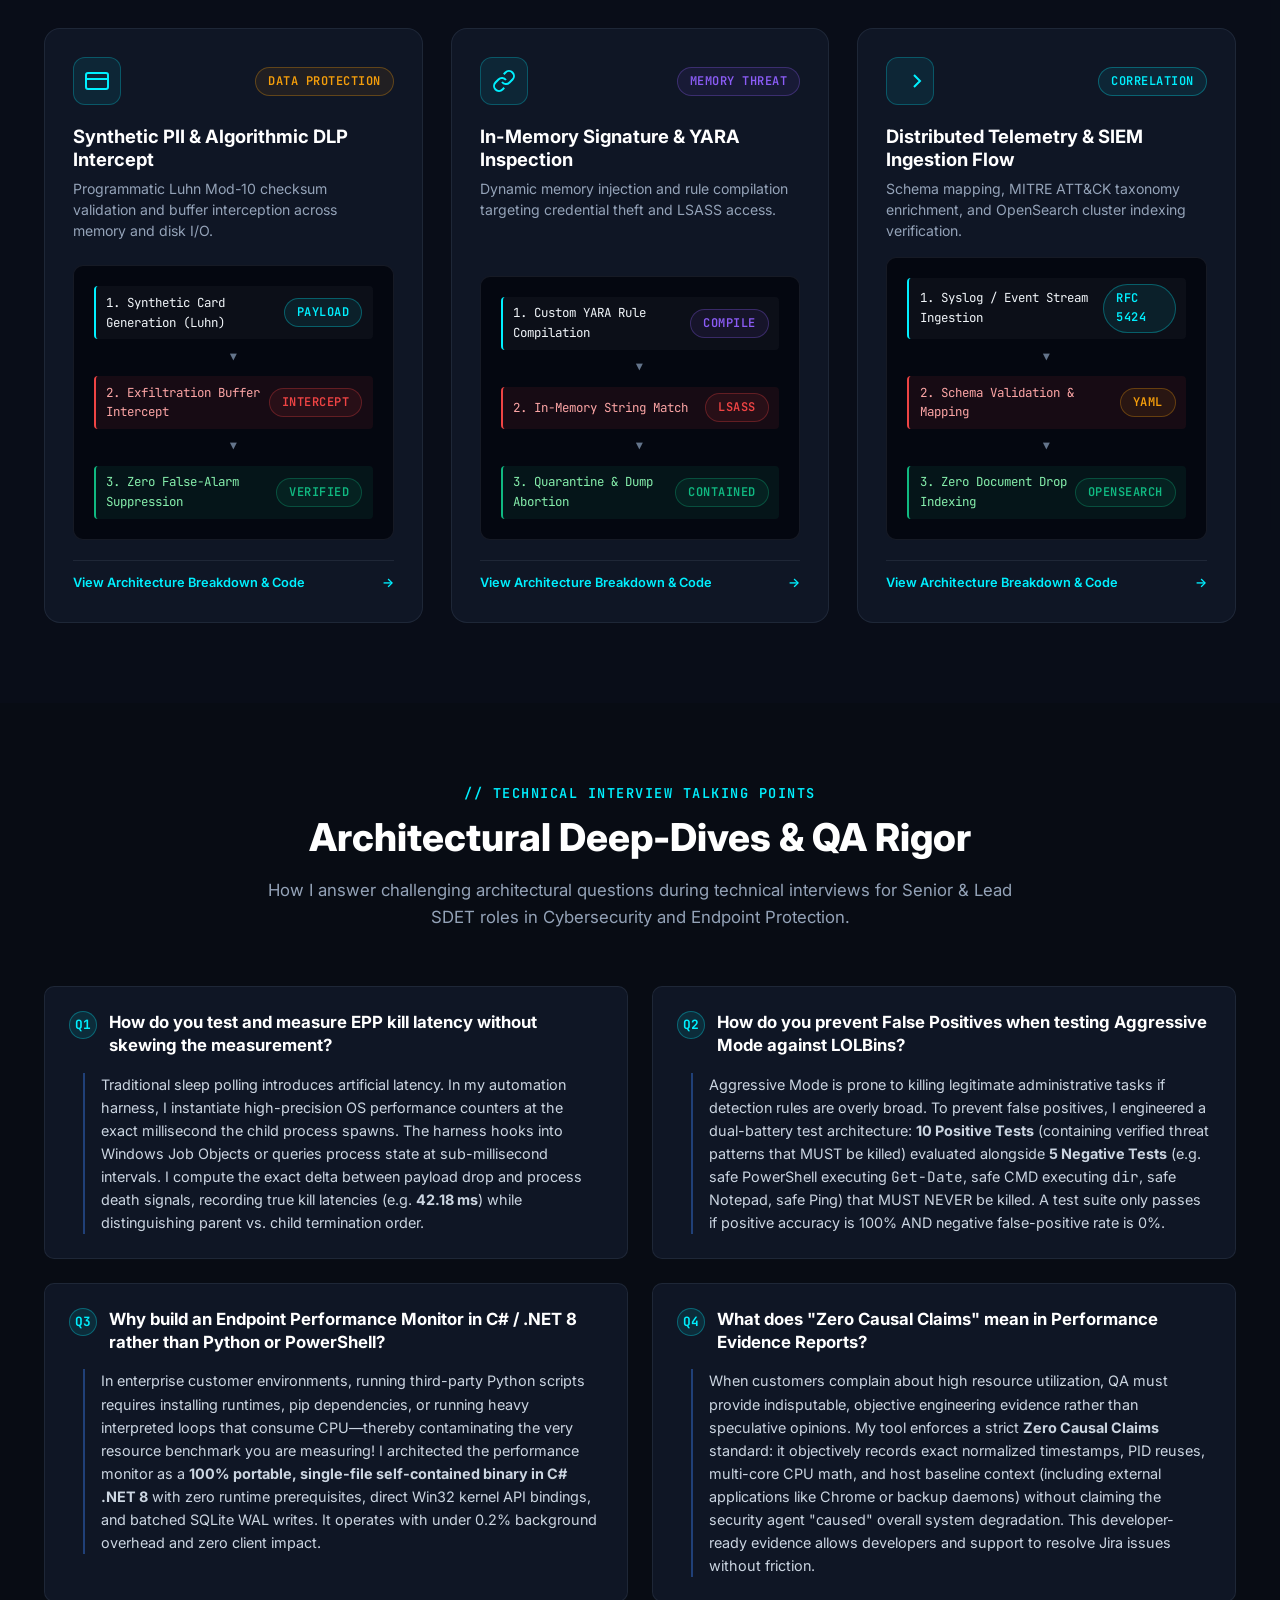
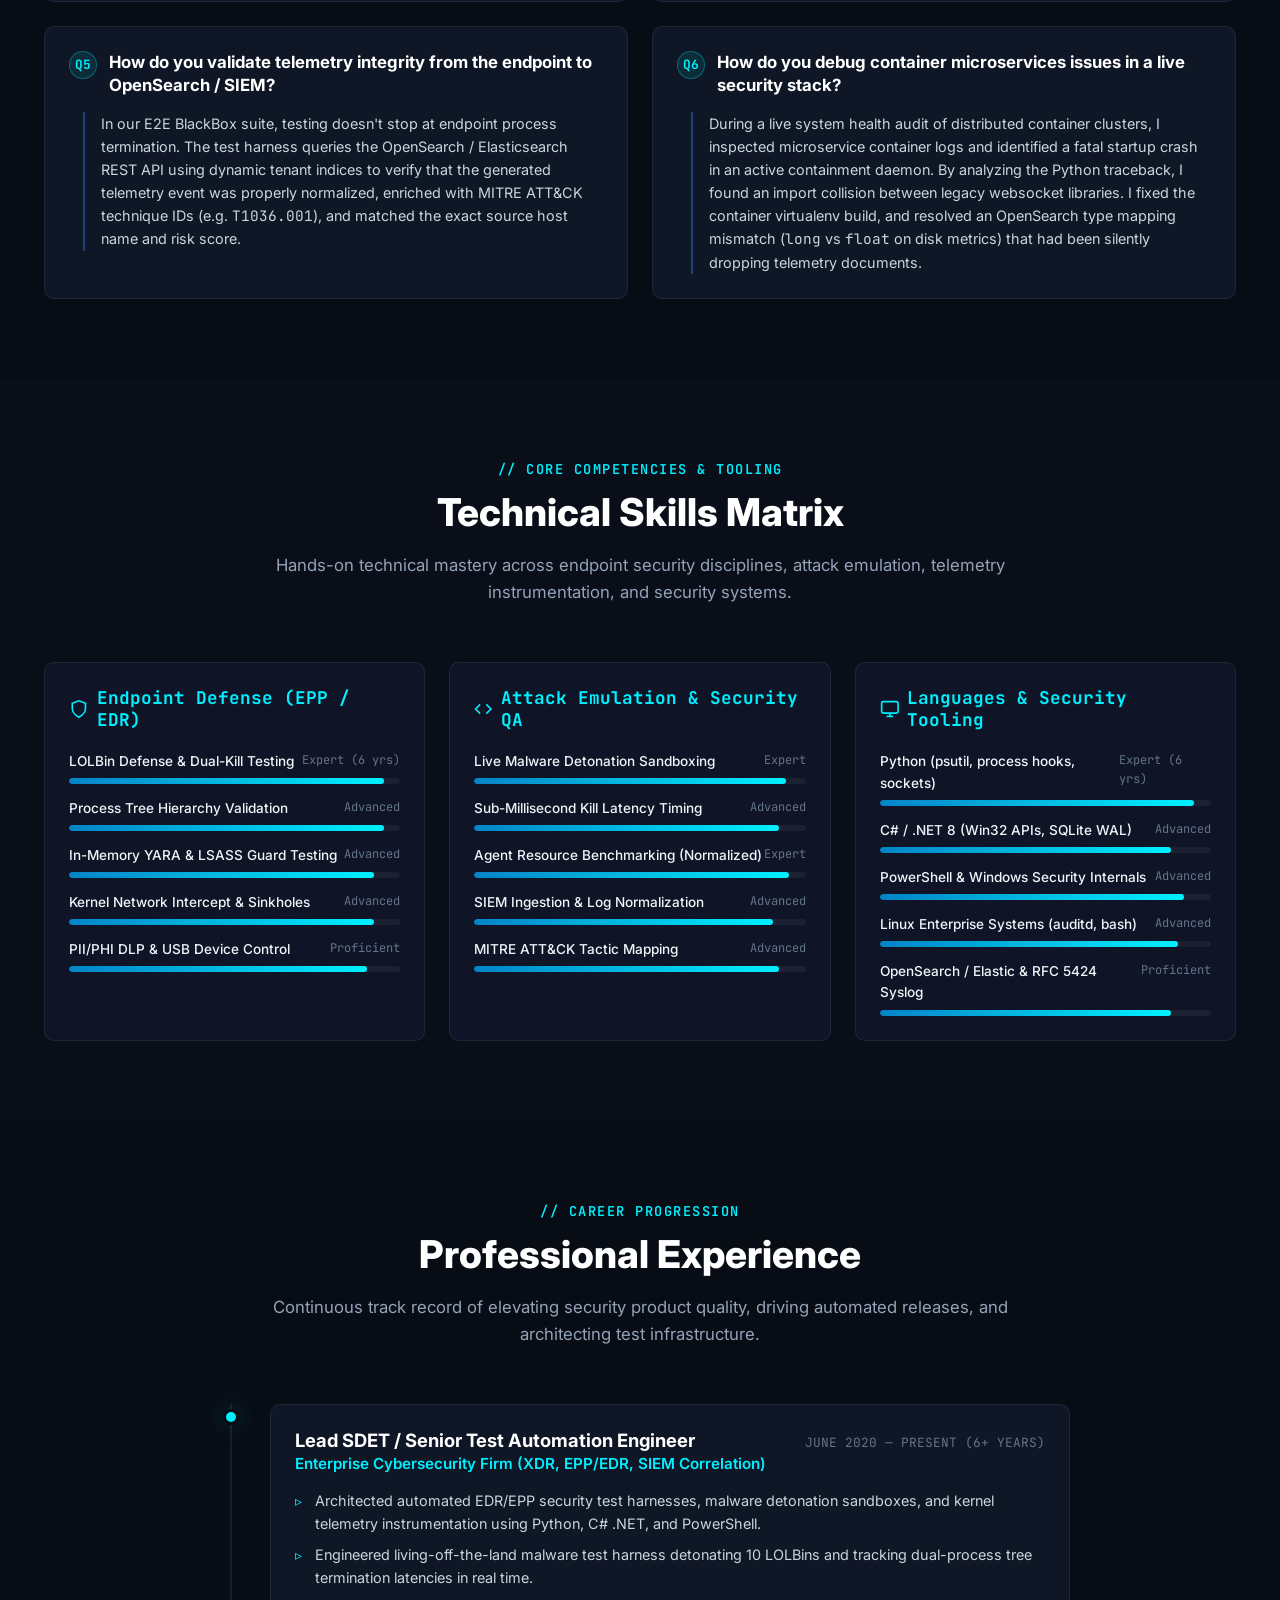
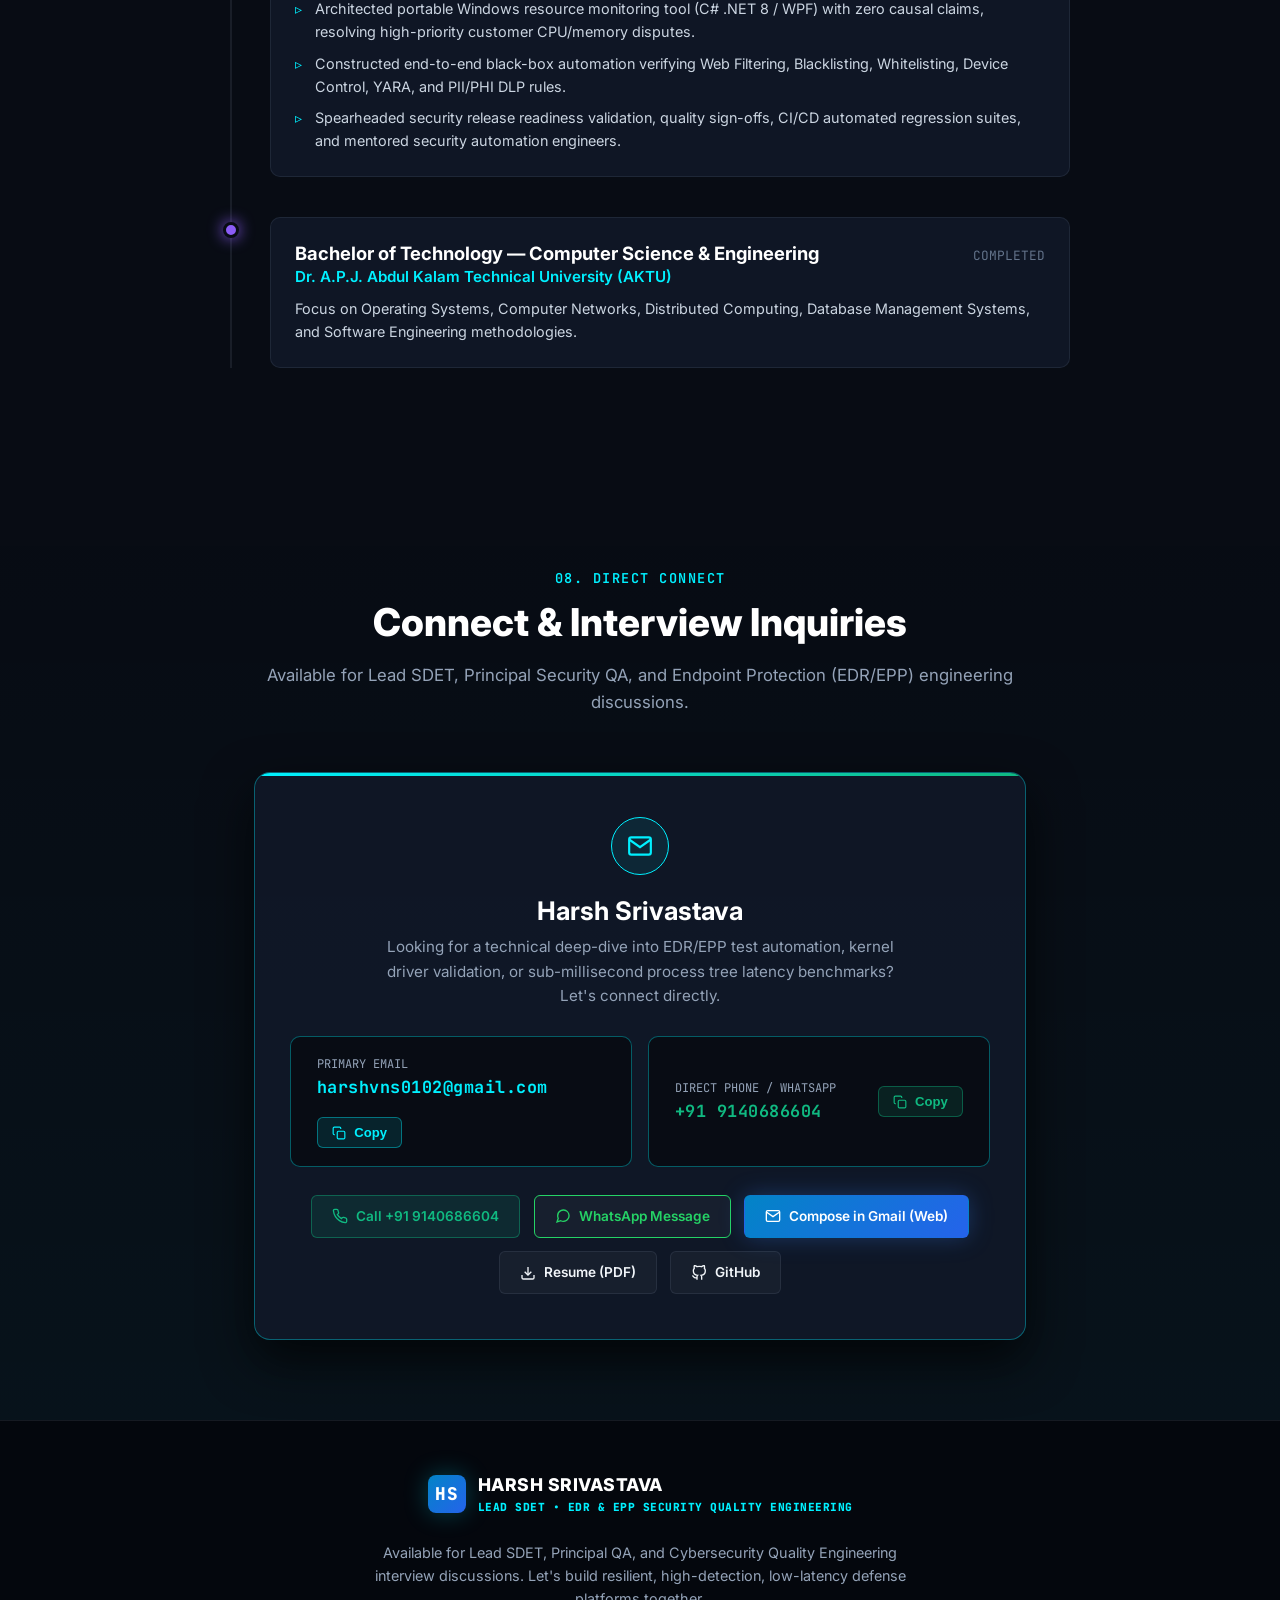
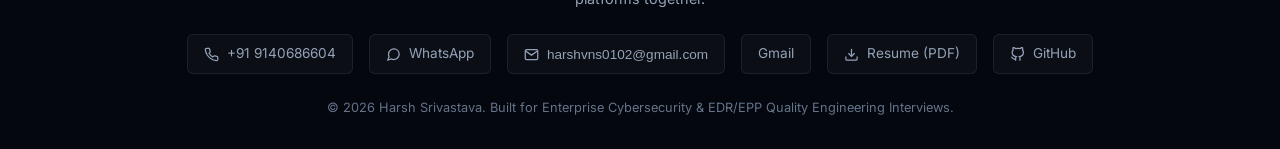
==== commit c4a9a7e8: "feat: add direct phone number (+91 9140686604) with call, WhatsApp, and 1-click clipboard copy" ====
--- a/index.html
+++ b/index.html
@@ -119,7 +119,10 @@
               <div class="profile-info">
                 <h3>Harsh Srivastava</h3>
                 <p>Lead SDET / EDR & Security QA Engineer</p>
-                <span class="badge badge-cyan" id="profile-email-badge" style="margin-top:6px; cursor:pointer;" title="Click to contact or copy email"><svg width="12" height="12" viewBox="0 0 24 24" fill="none" stroke="currentColor" stroke-width="2" style="vertical-align:middle; margin-right:4px;"><path d="M4 4h16c1.1 0 2 .9 2 2v12c0 1.1-.9 2-2 2H4c-1.1 0-2-.9-2-2V6c0-1.1.9-2 2-2z"/><polyline points="22,6 12,13 2,6"/></svg>harshvns0102@gmail.com</span>
+                <div style="display:flex; flex-wrap:wrap; gap:6px; margin-top:6px;">
+                  <span class="badge badge-cyan" id="profile-email-badge" style="cursor:pointer;" title="Click to contact or copy email"><svg width="12" height="12" viewBox="0 0 24 24" fill="none" stroke="currentColor" stroke-width="2" style="vertical-align:middle; margin-right:4px;"><path d="M4 4h16c1.1 0 2 .9 2 2v12c0 1.1-.9 2-2 2H4c-1.1 0-2-.9-2-2V6c0-1.1.9-2 2-2z"/><polyline points="22,6 12,13 2,6"/></svg>harshvns0102@gmail.com</span>
+                  <a href="tel:+919140686604" class="badge badge-green" style="text-decoration:none; display:inline-flex; align-items:center; gap:4px;" title="Call +91 9140686604"><svg width="12" height="12" viewBox="0 0 24 24" fill="none" stroke="currentColor" stroke-width="2"><path d="M22 16.92v3a2 2 0 0 1-2.18 2 19.79 19.79 0 0 1-8.63-3.07 19.5 19.5 0 0 1-6-6 19.79 19.79 0 0 1-3.07-8.67A2 2 0 0 1 4.11 2h3a2 2 0 0 1 2 1.72 12.84 12.84 0 0 0 .7 2.81 2 2 0 0 1-.45 2.11L8.09 9.91a16 16 0 0 0 6 6l1.27-1.27a2 2 0 0 1 2.11-.45 12.84 12.84 0 0 0 2.81.7A2 2 0 0 1 22 16.92z"/></svg>+91 9140686604</a>
+                </div>
               </div>
             </div>
 
@@ -1041,22 +1044,44 @@
           Looking for a technical deep-dive into EDR/EPP test automation, kernel driver validation, or sub-millisecond process tree latency benchmarks? Let's connect directly.
         </p>
 
-        <div class="contact-email-box">
-          <span class="contact-email-text" id="contact-section-email">harshvns0102@gmail.com</span>
-          <button type="button" class="btn btn-cyan btn-sm" id="section-copy-email-btn" title="Copy to clipboard">
-            <svg width="15" height="15" viewBox="0 0 24 24" fill="none" stroke="currentColor" stroke-width="2"><rect x="9" y="9" width="13" height="13" rx="2" ry="2"/><path d="M5 15H4a2 2 0 0 1-2-2V4a2 2 0 0 1 2-2h9a2 2 0 0 1 2 2v1"/></svg>
-            <span class="btn-copy-label">Copy Email</span>
-          </button>
+        <div style="display:grid; grid-template-columns:repeat(auto-fit, minmax(280px, 1fr)); gap:1rem; margin:1.75rem 0;">
+          <!-- Email Box -->
+          <div class="contact-email-box" style="margin:0;">
+            <div style="text-align:left;">
+              <span style="display:block; font-size:0.75rem; color:var(--text-muted); font-family:var(--font-mono); text-transform:uppercase;">Primary Email</span>
+              <span class="contact-email-text" id="contact-section-email" style="font-size:1.05rem;">harshvns0102@gmail.com</span>
+            </div>
+            <button type="button" class="btn btn-cyan btn-sm" id="section-copy-email-btn" title="Copy email">
+              <svg width="14" height="14" viewBox="0 0 24 24" fill="none" stroke="currentColor" stroke-width="2"><rect x="9" y="9" width="13" height="13" rx="2" ry="2"/><path d="M5 15H4a2 2 0 0 1-2-2V4a2 2 0 0 1 2-2h9a2 2 0 0 1 2 2v1"/></svg>
+              <span class="btn-copy-label">Copy</span>
+            </button>
+          </div>
+
+          <!-- Phone Box -->
+          <div class="contact-email-box" style="margin:0;">
+            <div style="text-align:left;">
+              <span style="display:block; font-size:0.75rem; color:var(--text-muted); font-family:var(--font-mono); text-transform:uppercase;">Direct Phone / WhatsApp</span>
+              <span class="contact-email-text" id="contact-section-phone" style="font-size:1.05rem; color:var(--accent-green);">+91 9140686604</span>
+            </div>
+            <button type="button" class="btn btn-green btn-sm" id="section-copy-phone-btn" title="Copy phone number">
+              <svg width="14" height="14" viewBox="0 0 24 24" fill="none" stroke="currentColor" stroke-width="2"><rect x="9" y="9" width="13" height="13" rx="2" ry="2"/><path d="M5 15H4a2 2 0 0 1-2-2V4a2 2 0 0 1 2-2h9a2 2 0 0 1 2 2v1"/></svg>
+              <span class="btn-copy-phone-label">Copy</span>
+            </button>
+          </div>
         </div>
 
         <div class="contact-btn-group">
+          <a href="tel:+919140686604" class="btn btn-green">
+            <svg width="16" height="16" viewBox="0 0 24 24" fill="none" stroke="currentColor" stroke-width="2"><path d="M22 16.92v3a2 2 0 0 1-2.18 2 19.79 19.79 0 0 1-8.63-3.07 19.5 19.5 0 0 1-6-6 19.79 19.79 0 0 1-3.07-8.67A2 2 0 0 1 4.11 2h3a2 2 0 0 1 2 1.72 12.84 12.84 0 0 0 .7 2.81 2 2 0 0 1-.45 2.11L8.09 9.91a16 16 0 0 0 6 6l1.27-1.27a2 2 0 0 1 2.11-.45 12.84 12.84 0 0 0 2.81.7A2 2 0 0 1 22 16.92z"/></svg>
+            Call +91 9140686604
+          </a>
+          <a href="https://wa.me/919140686604" target="_blank" rel="noopener noreferrer" class="btn btn-outline" style="border-color:#25d366; color:#25d366;">
+            <svg width="16" height="16" viewBox="0 0 24 24" fill="none" stroke="currentColor" stroke-width="2"><path d="M21 11.5a8.38 8.38 0 0 1-.9 3.8 8.5 8.5 0 0 1-7.6 4.7 8.38 8.38 0 0 1-3.8-.9L3 21l1.9-5.7a8.38 8.38 0 0 1-.9-3.8 8.5 8.5 0 0 1 4.7-7.6 8.38 8.38 0 0 1 3.8-.9h.5a8.48 8.48 0 0 1 8 8v.5z"/></svg>
+            WhatsApp Message
+          </a>
           <a href="https://mail.google.com/mail/?view=cm&fs=1&to=harshvns0102@gmail.com" target="_blank" rel="noopener noreferrer" class="btn btn-primary">
             <svg width="16" height="16" viewBox="0 0 24 24" fill="none" stroke="currentColor" stroke-width="2"><path d="M4 4h16c1.1 0 2 .9 2 2v12c0 1.1-.9 2-2 2H4c-1.1 0-2-.9-2-2V6c0-1.1.9-2 2-2z"/><polyline points="22,6 12,13 2,6"/></svg>
             Compose in Gmail (Web)
-          </a>
-          <a href="mailto:harshvns0102@gmail.com" class="btn btn-outline">
-            <svg width="16" height="16" viewBox="0 0 24 24" fill="none" stroke="currentColor" stroke-width="2"><path d="M4 4h16c1.1 0 2 .9 2 2v12c0 1.1-.9 2-2 2H4c-1.1 0-2-.9-2-2V6c0-1.1.9-2 2-2z"/><polyline points="22,6 12,13 2,6"/></svg>
-            Default Mail App
           </a>
           <a href="assets/docs/Harsh_Srivastava_Lead_SDET.pdf" class="btn btn-outline" download>
             <svg width="16" height="16" viewBox="0 0 24 24" fill="none" stroke="currentColor" stroke-width="2"><path d="M21 15v4a2 2 0 0 1-2 2H5a2 2 0 0 1-2-2v-4"/><polyline points="7 10 12 15 17 10"/><line x1="12" y1="15" x2="12" y2="3"/></svg>
@@ -1089,19 +1114,27 @@
       </p>
 
       <div class="footer-social-links" style="flex-wrap:wrap; justify-content:center;">
+        <a href="tel:+919140686604" class="footer-social-btn" title="Call Harsh Srivastava">
+          <svg width="15" height="15" viewBox="0 0 24 24" fill="none" stroke="currentColor" stroke-width="2"><path d="M22 16.92v3a2 2 0 0 1-2.18 2 19.79 19.79 0 0 1-8.63-3.07 19.5 19.5 0 0 1-6-6 19.79 19.79 0 0 1-3.07-8.67A2 2 0 0 1 4.11 2h3a2 2 0 0 1 2 1.72 12.84 12.84 0 0 0 .7 2.81 2 2 0 0 1-.45 2.11L8.09 9.91a16 16 0 0 0 6 6l1.27-1.27a2 2 0 0 1 2.11-.45 12.84 12.84 0 0 0 2.81.7A2 2 0 0 1 22 16.92z"/></svg>
+          +91 9140686604
+        </a>
+        <a href="https://wa.me/919140686604" target="_blank" rel="noopener noreferrer" class="footer-social-btn" title="WhatsApp Message">
+          <svg width="15" height="15" viewBox="0 0 24 24" fill="none" stroke="currentColor" stroke-width="2"><path d="M21 11.5a8.38 8.38 0 0 1-.9 3.8 8.5 8.5 0 0 1-7.6 4.7 8.38 8.38 0 0 1-3.8-.9L3 21l1.9-5.7a8.38 8.38 0 0 1-.9-3.8 8.5 8.5 0 0 1 4.7-7.6 8.38 8.38 0 0 1 3.8-.9h.5a8.48 8.48 0 0 1 8 8v.5z"/></svg>
+          WhatsApp
+        </a>
         <button type="button" class="footer-social-btn" id="footer-copy-email-btn" title="Click to copy email">
-          <svg width="16" height="16" viewBox="0 0 24 24" fill="none" stroke="currentColor" stroke-width="2"><path d="M4 4h16c1.1 0 2 .9 2 2v12c0 1.1-.9 2-2 2H4c-1.1 0-2-.9-2-2V6c0-1.1.9-2 2-2z"/><polyline points="22,6 12,13 2,6"/></svg>
+          <svg width="15" height="15" viewBox="0 0 24 24" fill="none" stroke="currentColor" stroke-width="2"><path d="M4 4h16c1.1 0 2 .9 2 2v12c0 1.1-.9 2-2 2H4c-1.1 0-2-.9-2-2V6c0-1.1.9-2 2-2z"/><polyline points="22,6 12,13 2,6"/></svg>
           <span id="footer-email-label">harshvns0102@gmail.com</span>
         </button>
         <a href="https://mail.google.com/mail/?view=cm&fs=1&to=harshvns0102@gmail.com" target="_blank" rel="noopener noreferrer" class="footer-social-btn">
-          Compose in Gmail
+          Gmail
         </a>
         <a href="assets/docs/Harsh_Srivastava_Lead_SDET.pdf" class="footer-social-btn" download>
-          <svg width="16" height="16" viewBox="0 0 24 24" fill="none" stroke="currentColor" stroke-width="2"><path d="M21 15v4a2 2 0 0 1-2 2H5a2 2 0 0 1-2-2v-4"/><polyline points="7 10 12 15 17 10"/><line x1="12" y1="15" x2="12" y2="3"/></svg>
+          <svg width="15" height="15" viewBox="0 0 24 24" fill="none" stroke="currentColor" stroke-width="2"><path d="M21 15v4a2 2 0 0 1-2 2H5a2 2 0 0 1-2-2v-4"/><polyline points="7 10 12 15 17 10"/><line x1="12" y1="15" x2="12" y2="3"/></svg>
           Resume (PDF)
         </a>
         <a href="https://github.com/Harshsrivastava1997" target="_blank" rel="noopener noreferrer" class="footer-social-btn">
-          <svg width="16" height="16" viewBox="0 0 24 24" fill="none" stroke="currentColor" stroke-width="2"><path d="M9 19c-5 1.5-5-2.5-7-3m14 6v-3.87a3.37 3.37 0 0 0-.94-2.61c3.14-.35 6.44-1.54 6.44-7A5.44 5.44 0 0 0 20 4.77 5.07 5.07 0 0 0 19.91 1S18.73.65 16 2.48a13.38 13.38 0 0 0-7 0C6.27.65 5.09 1 5.09 1A5.07 5.07 0 0 0 5 4.77a5.44 5.44 0 0 0-1.5 3.78c0 5.42 3.3 6.61 6.44 7A3.37 3.37 0 0 0 9 18.13V22"/></svg>
+          <svg width="15" height="15" viewBox="0 0 24 24" fill="none" stroke="currentColor" stroke-width="2"><path d="M9 19c-5 1.5-5-2.5-7-3m14 6v-3.87a3.37 3.37 0 0 0-.94-2.61c3.14-.35 6.44-1.54 6.44-7A5.44 5.44 0 0 0 20 4.77 5.07 5.07 0 0 0 19.91 1S18.73.65 16 2.48a13.38 13.38 0 0 0-7 0C6.27.65 5.09 1 5.09 1A5.07 5.07 0 0 0 5 4.77a5.44 5.44 0 0 0-1.5 3.78c0 5.42 3.3 6.61 6.44 7A3.37 3.37 0 0 0 9 18.13V22"/></svg>
           GitHub
         </a>
       </div>
@@ -1146,25 +1179,46 @@
       </div>
 
       <h3 style="font-size:1.5rem; color:var(--text-white); margin-bottom:0.4rem;">Get in Touch</h3>
-      <p style="color:var(--text-muted); font-size:0.92rem; line-height:1.5; margin-bottom:1.5rem;">
+      <p style="color:var(--text-muted); font-size:0.92rem; line-height:1.5; margin-bottom:1.25rem;">
         Available for Lead SDET, Principal QA, and Cybersecurity Quality Engineering interview discussions.
       </p>
 
-      <div class="contact-email-box" style="margin: 1.5rem 0;">
-        <span class="contact-email-text" id="modal-email-val">harshvns0102@gmail.com</span>
+      <!-- Modal Email Box -->
+      <div class="contact-email-box" style="margin: 0.75rem 0;">
+        <div style="text-align:left;">
+          <span style="display:block; font-size:0.75rem; color:var(--text-muted); font-family:var(--font-mono); text-transform:uppercase;">Email</span>
+          <span class="contact-email-text" id="modal-email-val" style="font-size:1.05rem;">harshvns0102@gmail.com</span>
+        </div>
         <button type="button" class="btn btn-cyan btn-sm" id="modal-copy-btn" title="Copy to clipboard">
-          <svg width="15" height="15" viewBox="0 0 24 24" fill="none" stroke="currentColor" stroke-width="2"><rect x="9" y="9" width="13" height="13" rx="2" ry="2"/><path d="M5 15H4a2 2 0 0 1-2-2V4a2 2 0 0 1 2-2h9a2 2 0 0 1 2 2v1"/></svg>
+          <svg width="14" height="14" viewBox="0 0 24 24" fill="none" stroke="currentColor" stroke-width="2"><rect x="9" y="9" width="13" height="13" rx="2" ry="2"/><path d="M5 15H4a2 2 0 0 1-2-2V4a2 2 0 0 1 2-2h9a2 2 0 0 1 2 2v1"/></svg>
           Copy
         </button>
       </div>
 
+      <!-- Modal Phone Box -->
+      <div class="contact-email-box" style="margin: 0.75rem 0 1.25rem 0;">
+        <div style="text-align:left;">
+          <span style="display:block; font-size:0.75rem; color:var(--text-muted); font-family:var(--font-mono); text-transform:uppercase;">Phone</span>
+          <span class="contact-email-text" id="modal-phone-val" style="font-size:1.05rem; color:var(--accent-green);">+91 9140686604</span>
+        </div>
+        <button type="button" class="btn btn-green btn-sm" id="modal-copy-phone-btn" title="Copy phone number">
+          <svg width="14" height="14" viewBox="0 0 24 24" fill="none" stroke="currentColor" stroke-width="2"><rect x="9" y="9" width="13" height="13" rx="2" ry="2"/><path d="M5 15H4a2 2 0 0 1-2-2V4a2 2 0 0 1 2-2h9a2 2 0 0 1 2 2v1"/></svg>
+          Copy
+        </button>
+      </div>
+
       <div class="contact-btn-group" style="margin-bottom:1.5rem;">
+        <a href="tel:+919140686604" class="btn btn-green">
+          <svg width="16" height="16" viewBox="0 0 24 24" fill="none" stroke="currentColor" stroke-width="2"><path d="M22 16.92v3a2 2 0 0 1-2.18 2 19.79 19.79 0 0 1-8.63-3.07 19.5 19.5 0 0 1-6-6 19.79 19.79 0 0 1-3.07-8.67A2 2 0 0 1 4.11 2h3a2 2 0 0 1 2 1.72 12.84 12.84 0 0 0 .7 2.81 2 2 0 0 1-.45 2.11L8.09 9.91a16 16 0 0 0 6 6l1.27-1.27a2 2 0 0 1 2.11-.45 12.84 12.84 0 0 0 2.81.7A2 2 0 0 1 22 16.92z"/></svg>
+          Call
+        </a>
+        <a href="https://wa.me/919140686604" target="_blank" rel="noopener noreferrer" class="btn btn-outline" style="border-color:#25d366; color:#25d366;">
+          <svg width="16" height="16" viewBox="0 0 24 24" fill="none" stroke="currentColor" stroke-width="2"><path d="M21 11.5a8.38 8.38 0 0 1-.9 3.8 8.5 8.5 0 0 1-7.6 4.7 8.38 8.38 0 0 1-3.8-.9L3 21l1.9-5.7a8.38 8.38 0 0 1-.9-3.8 8.5 8.5 0 0 1 4.7-7.6 8.38 8.38 0 0 1 3.8-.9h.5a8.48 8.48 0 0 1 8 8v.5z"/></svg>
+          WhatsApp
+        </a>
         <a href="https://mail.google.com/mail/?view=cm&fs=1&to=harshvns0102@gmail.com" target="_blank" rel="noopener noreferrer" class="btn btn-primary">
           <svg width="16" height="16" viewBox="0 0 24 24" fill="none" stroke="currentColor" stroke-width="2"><path d="M4 4h16c1.1 0 2 .9 2 2v12c0 1.1-.9 2-2 2H4c-1.1 0-2-.9-2-2V6c0-1.1.9-2 2-2z"/><polyline points="22,6 12,13 2,6"/></svg>
-          Compose in Gmail (Web)
-        </a>
-        <a href="mailto:harshvns0102@gmail.com" class="btn btn-outline">
-          Default Mail App
+          Gmail (Web)
         </a>
       </div>
 
--- a/css/style.css
+++ b/css/style.css
@@ -311,6 +311,19 @@
   background: var(--accent-cyan);
   color: #040810;
   box-shadow: var(--glow-cyan);
+  transform: translateY(-2px);
+}
+
+.btn-green {
+  background: rgba(16, 185, 129, 0.12);
+  color: var(--accent-green);
+  border-color: rgba(16, 185, 129, 0.4);
+}
+
+.btn-green:hover {
+  background: var(--accent-green);
+  color: #040810;
+  box-shadow: var(--glow-green);
   transform: translateY(-2px);
 }
 
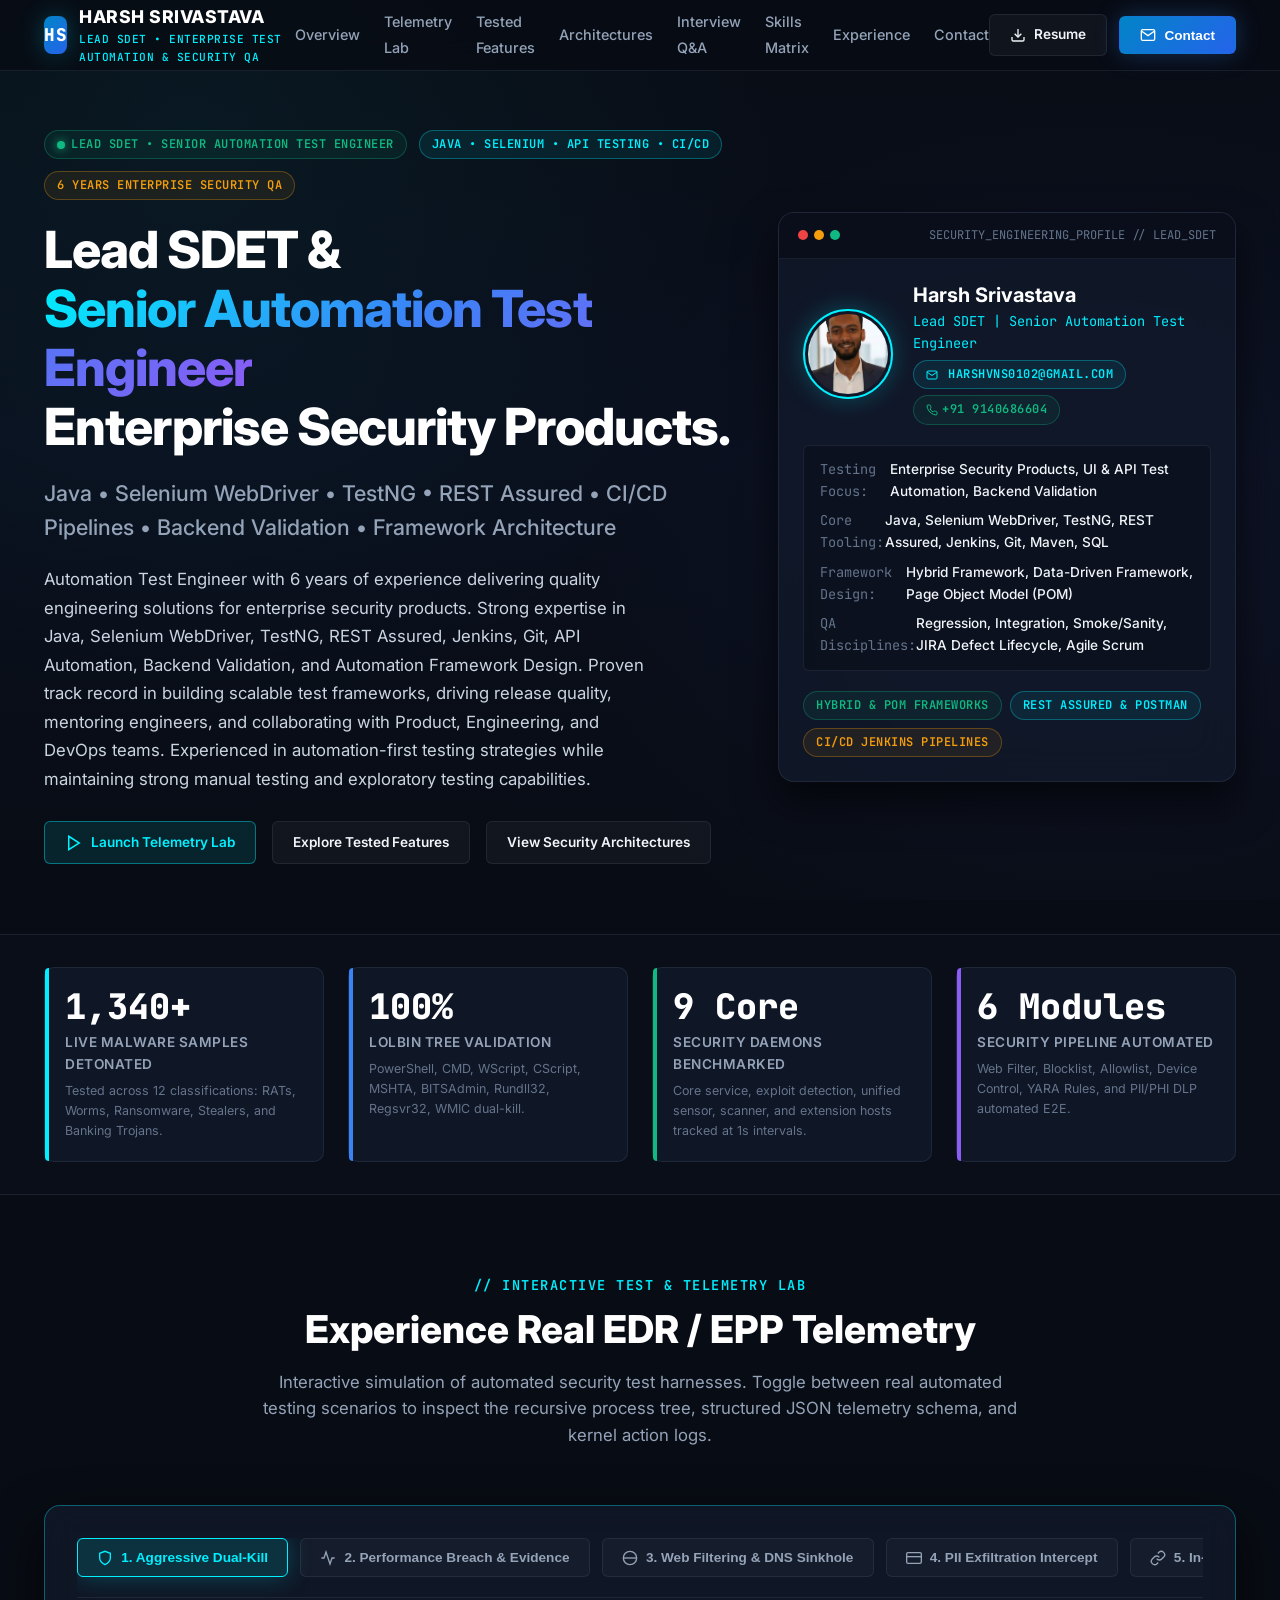
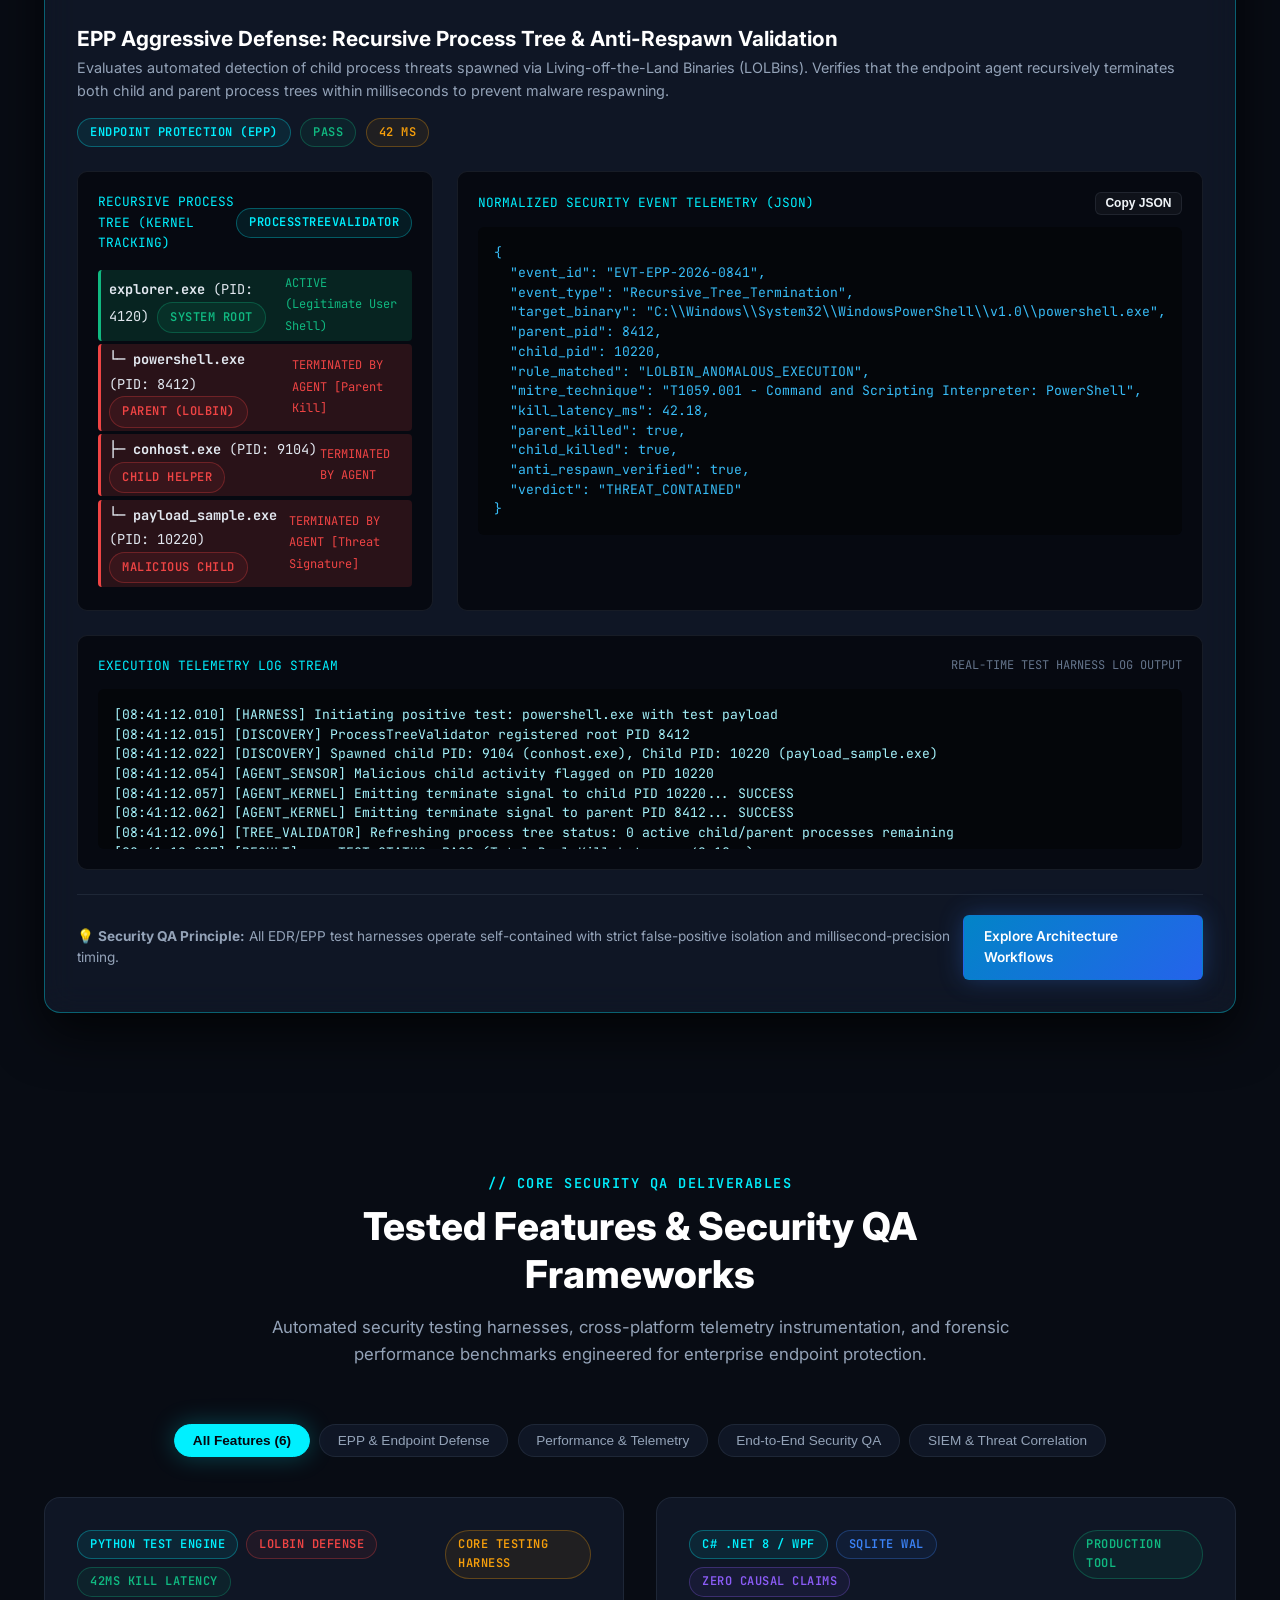
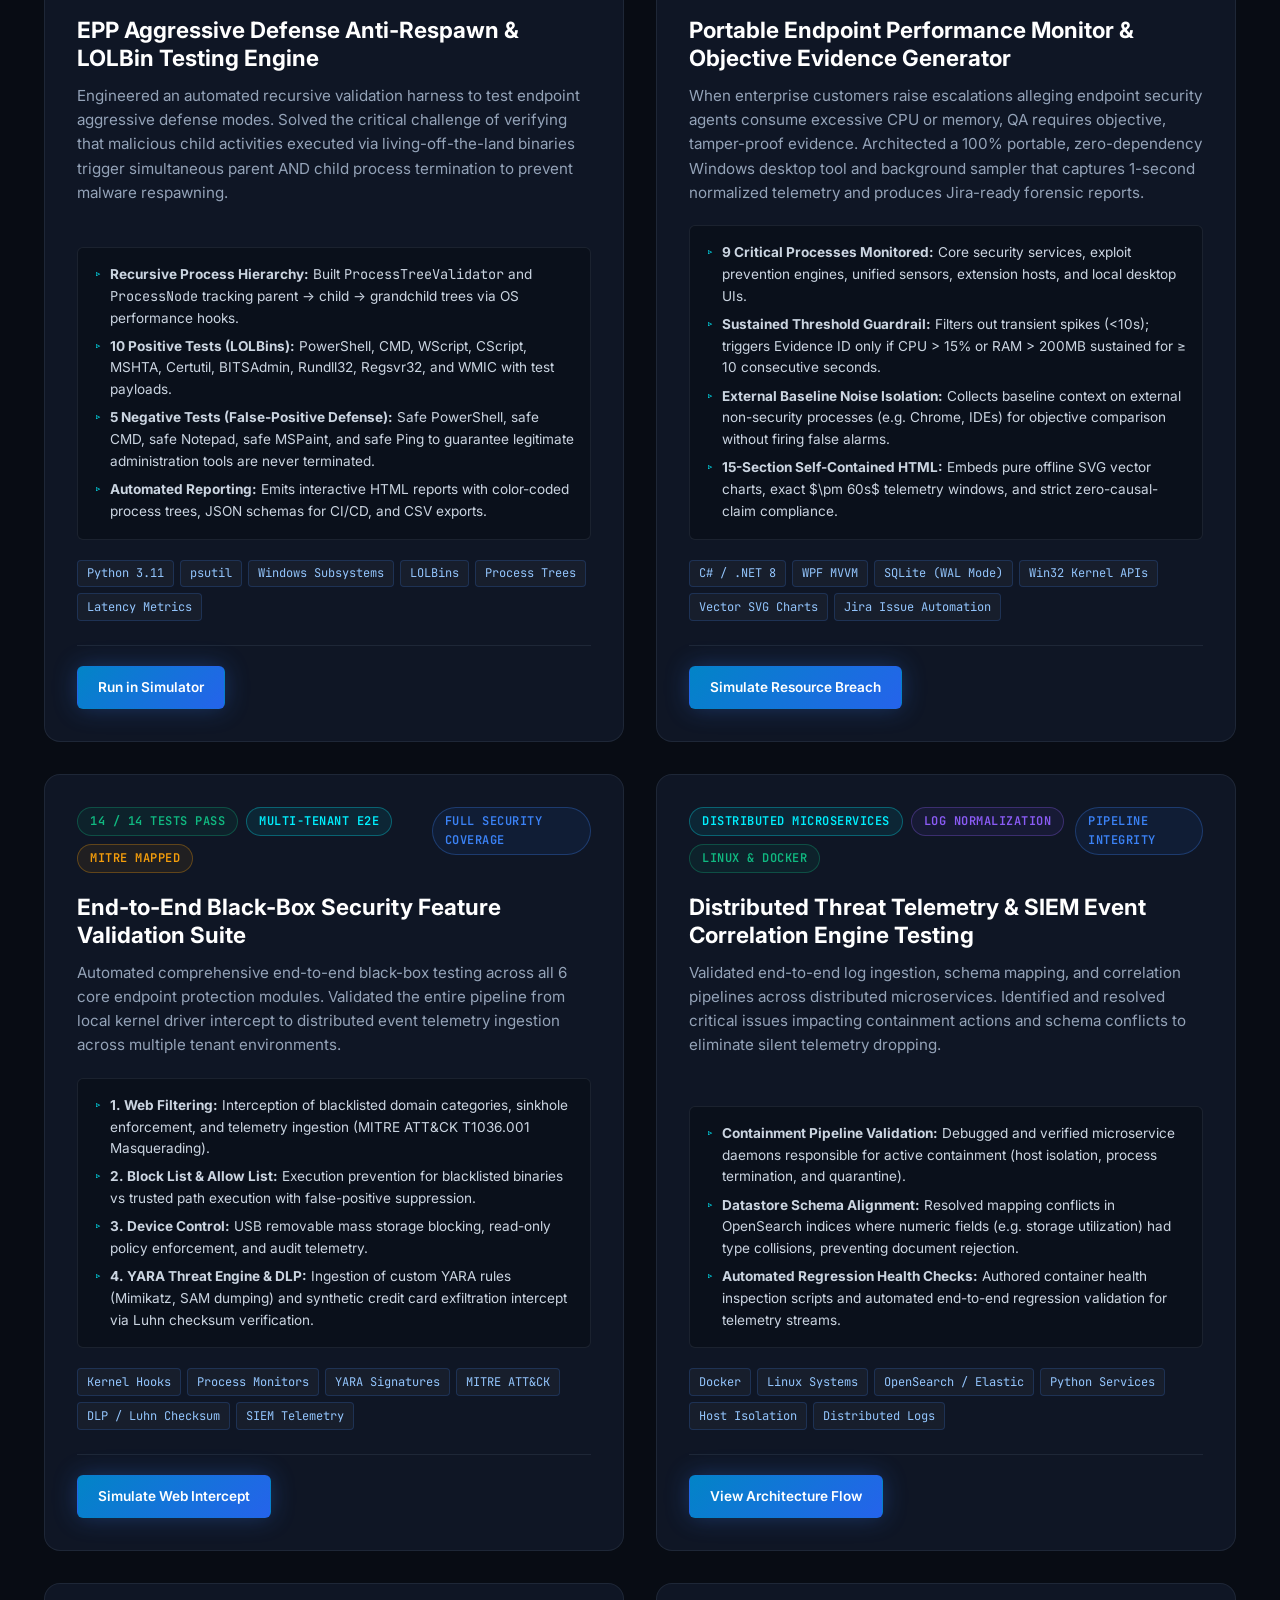
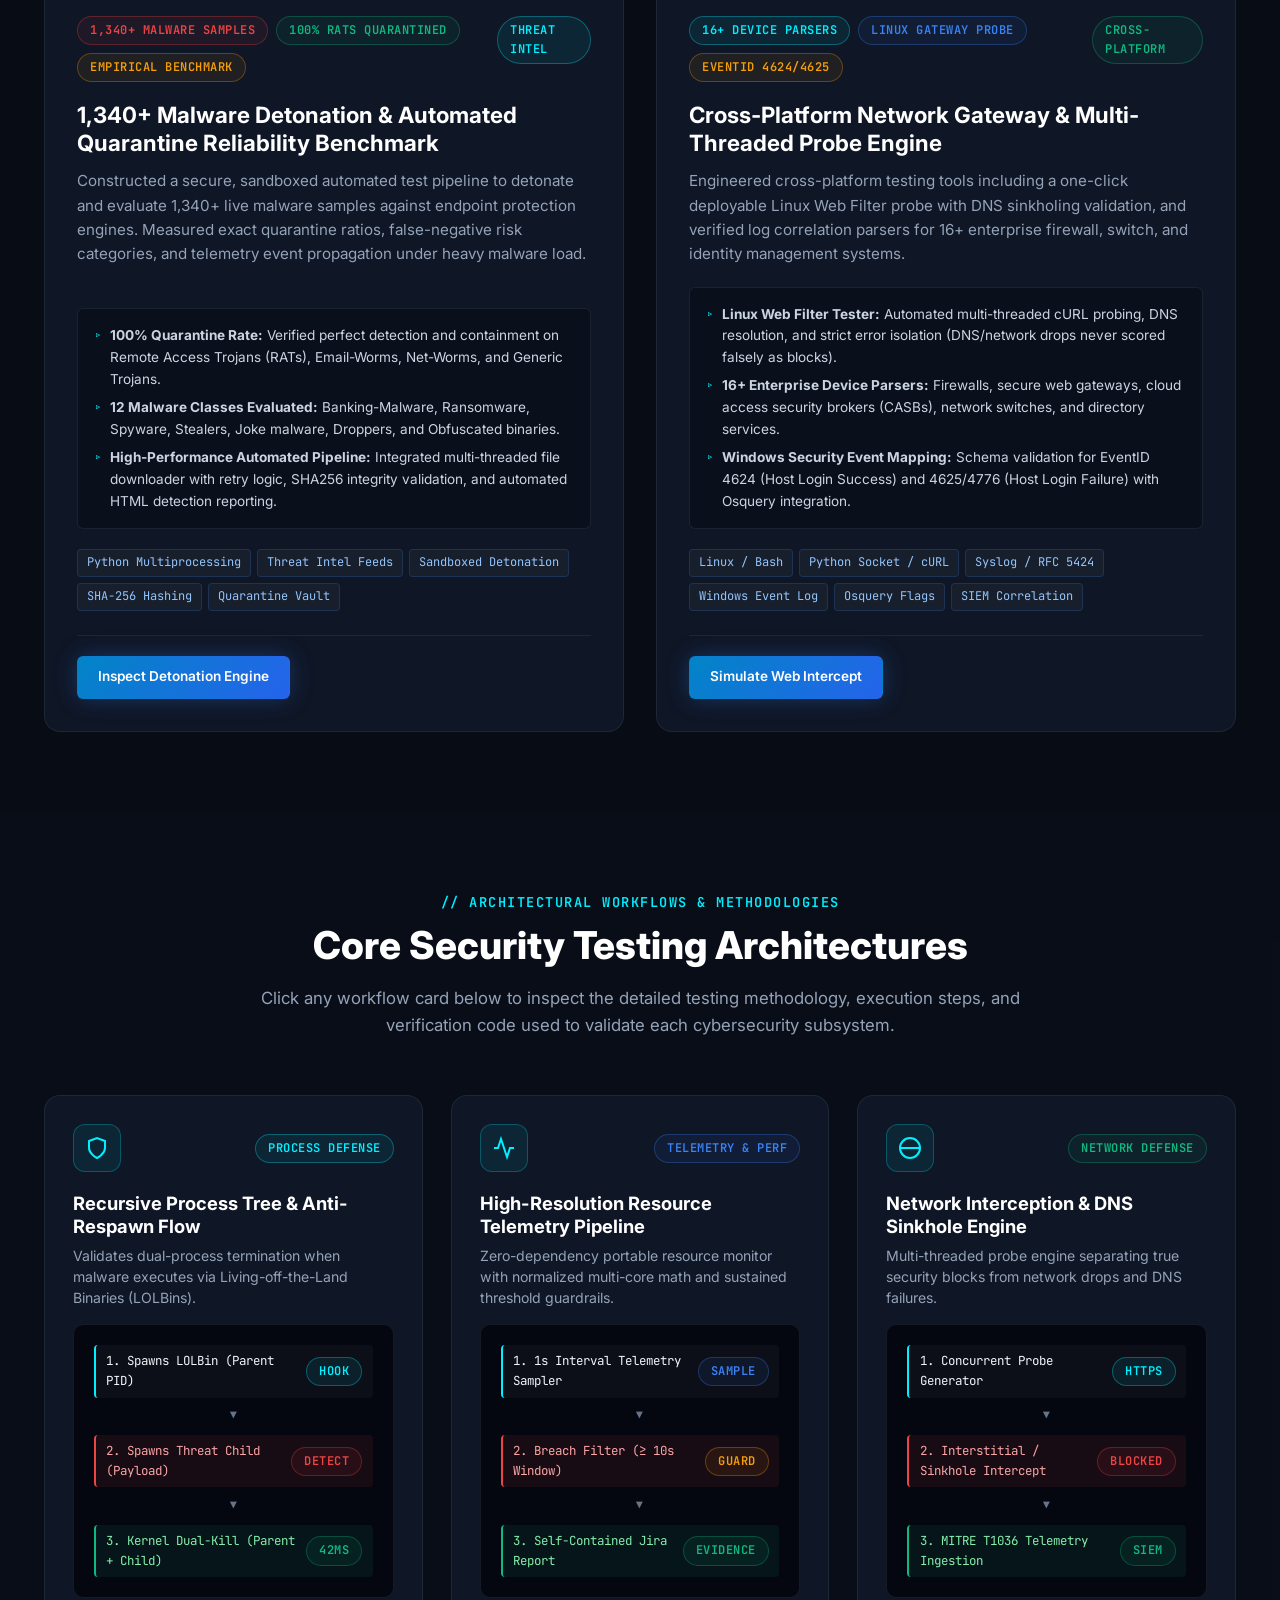
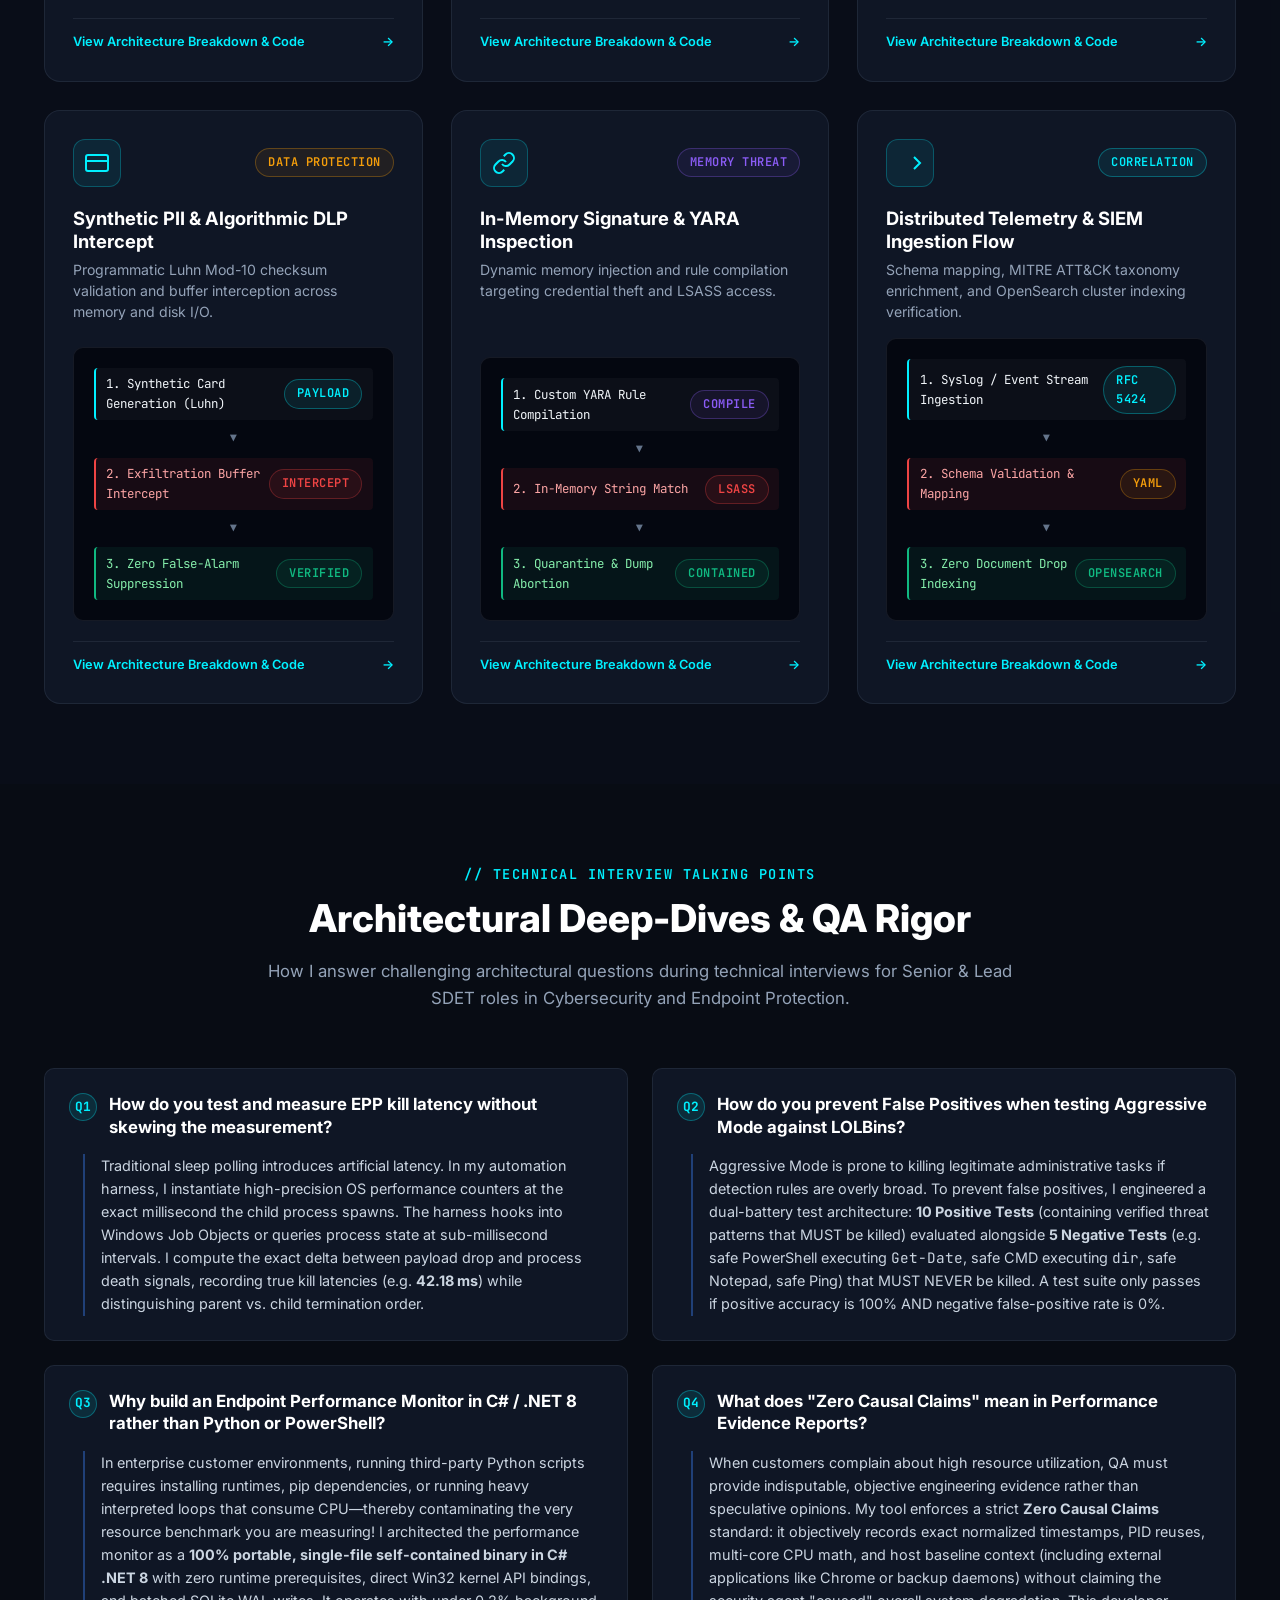
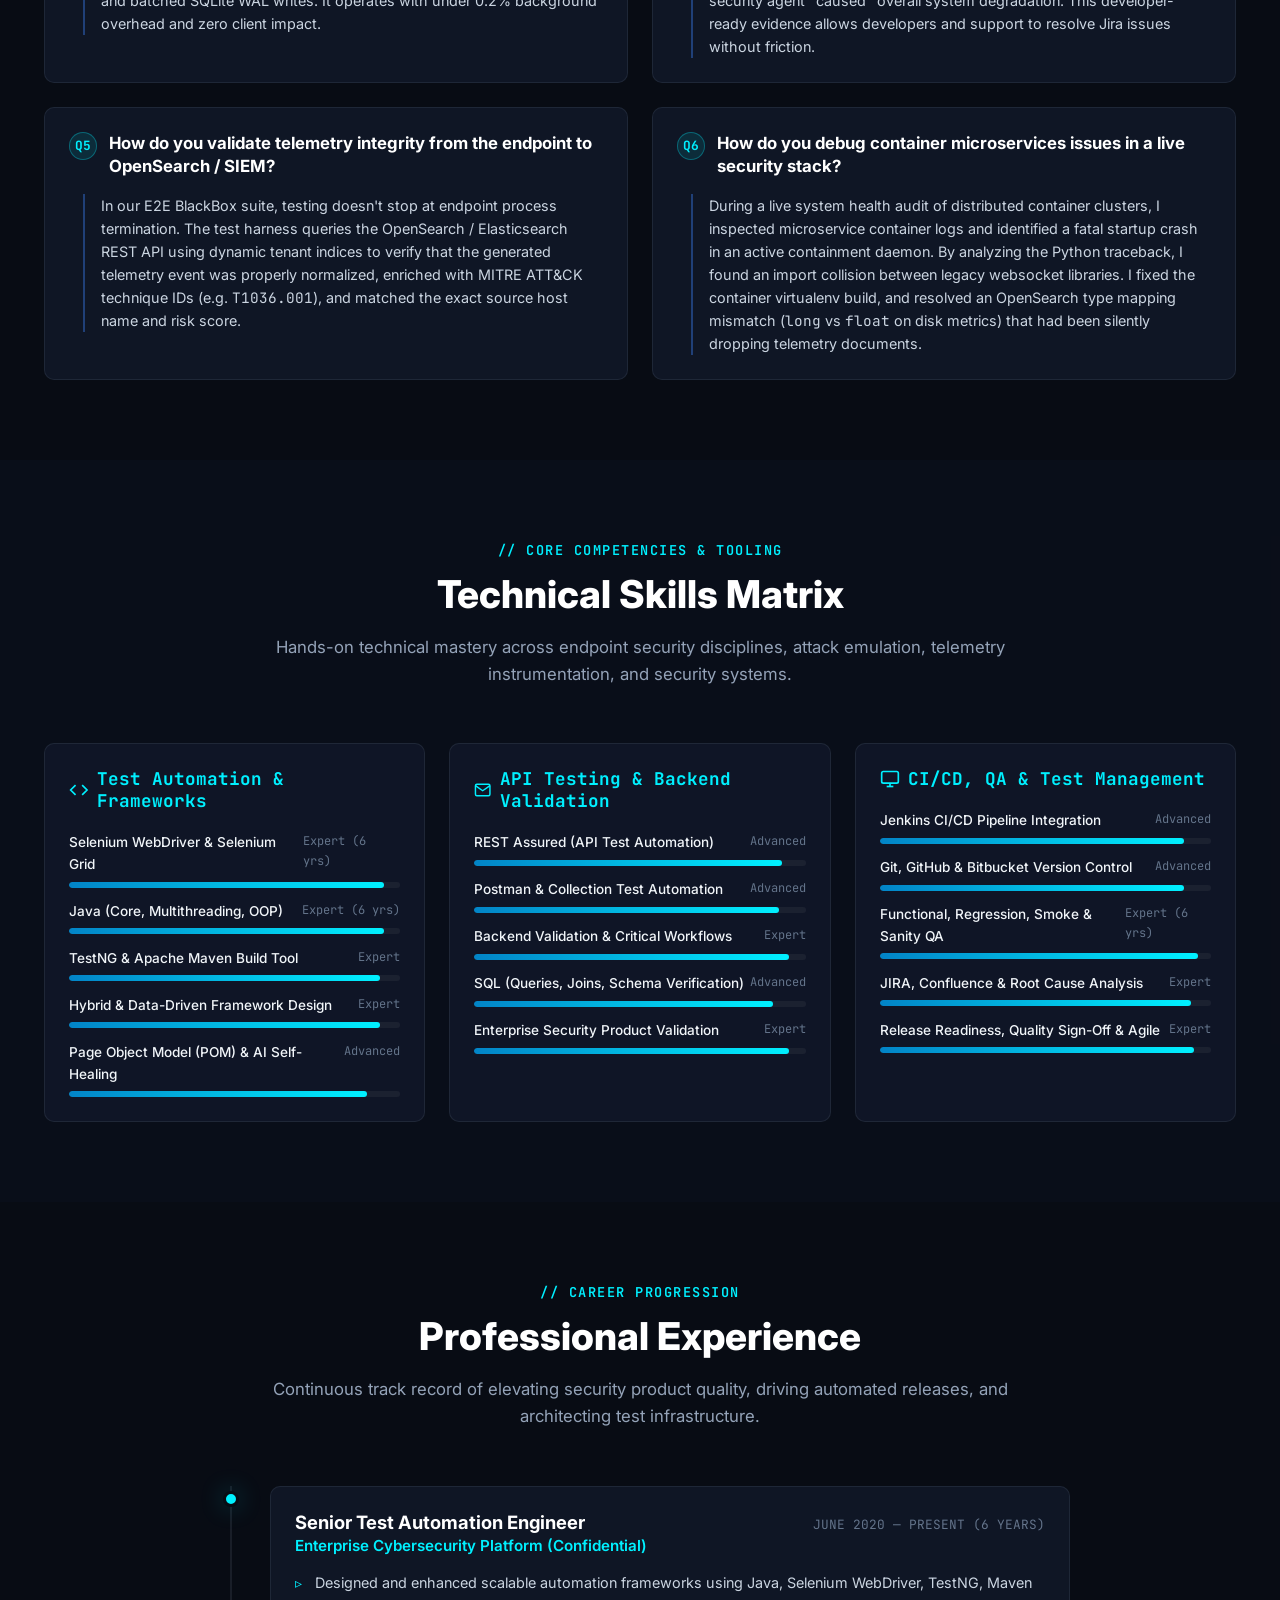
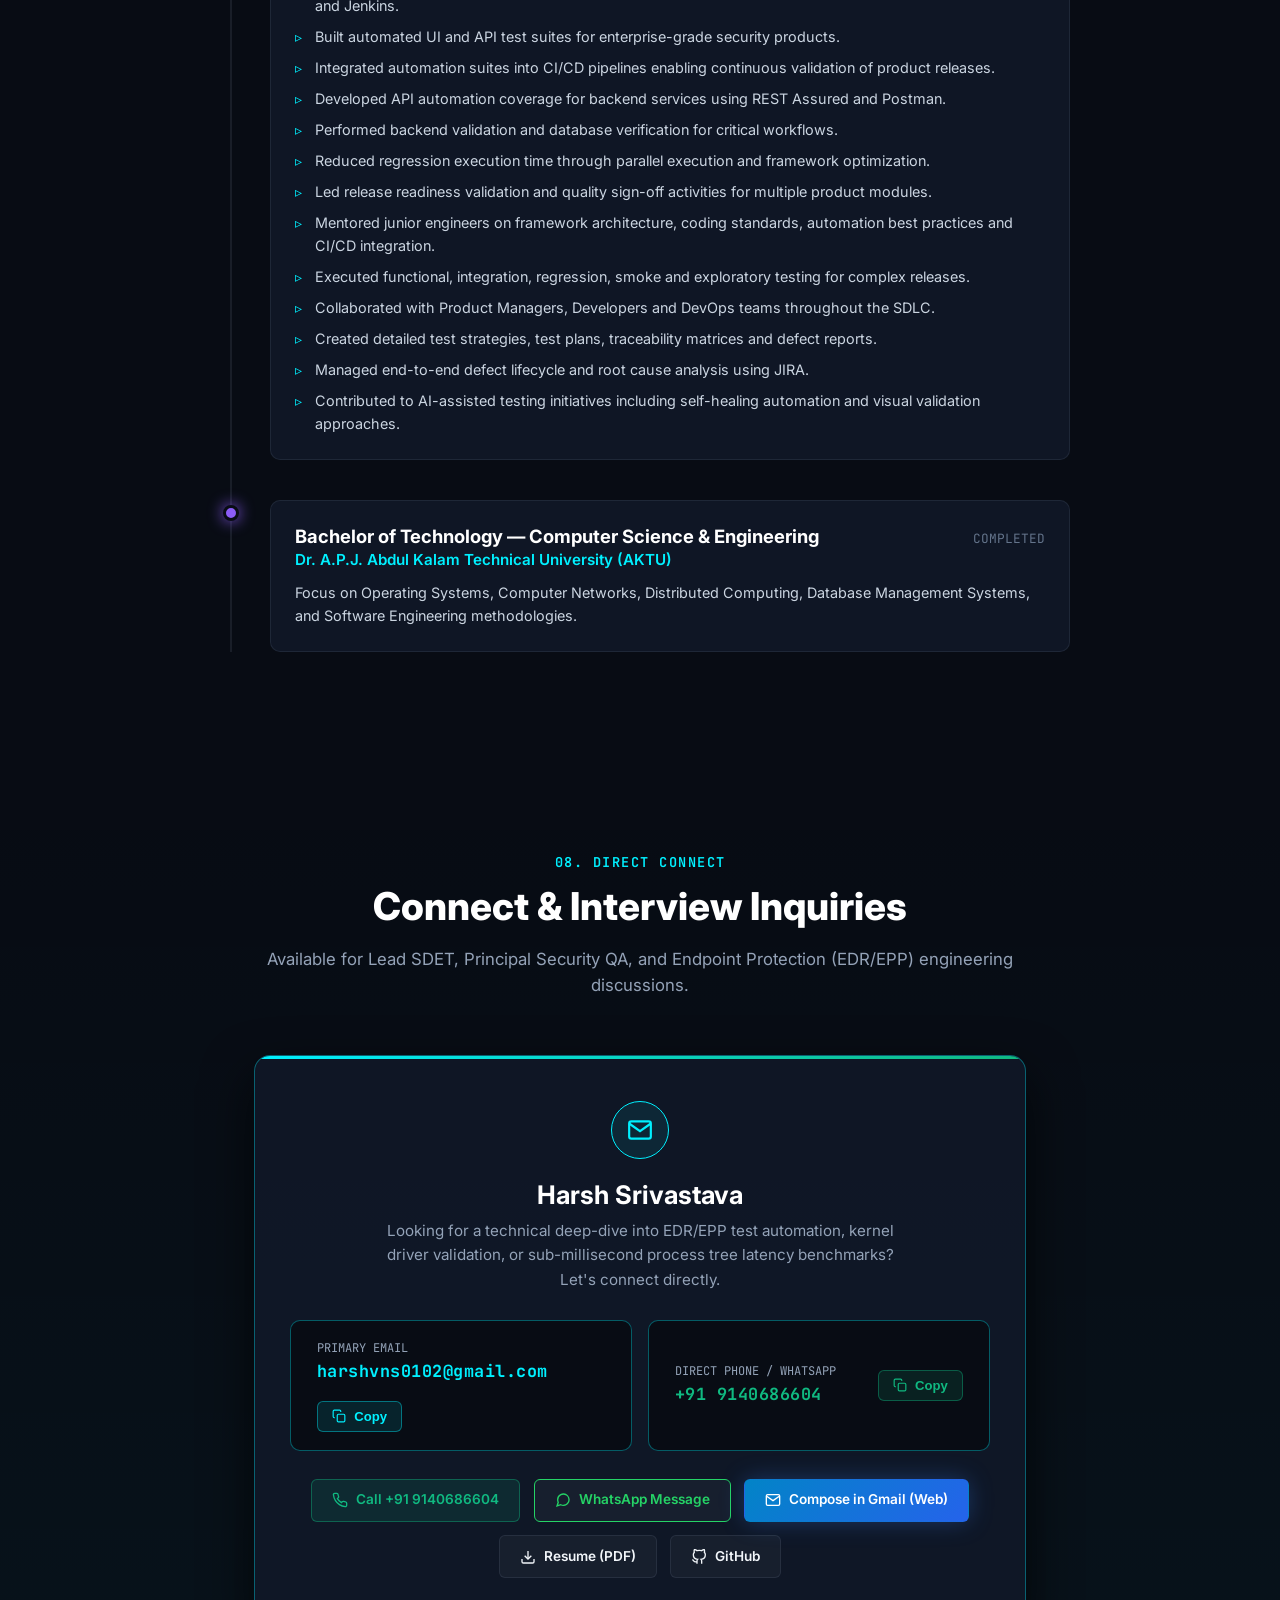
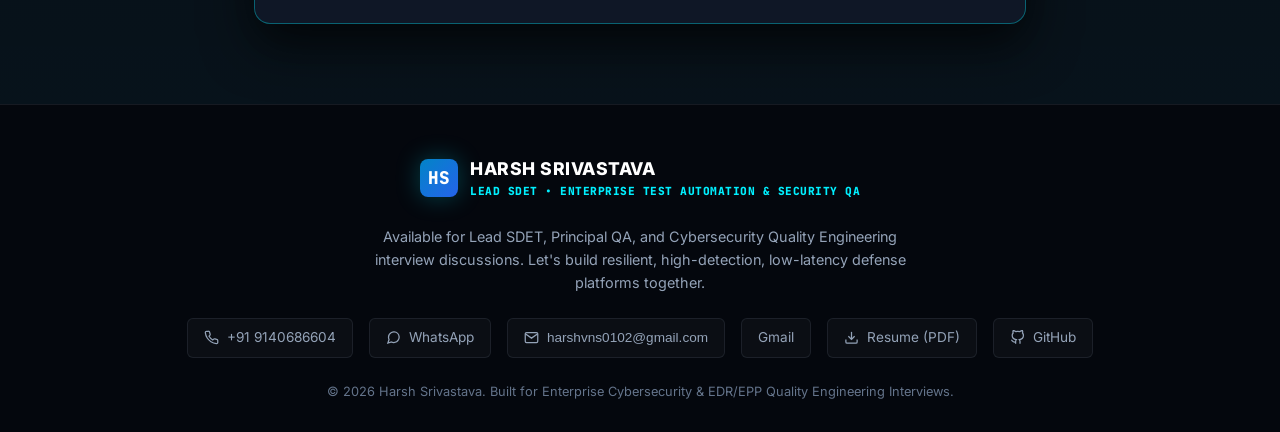
==== commit d8a19f2e: "feat: align portfolio summary, technical skills, and all 13 experience bullets with original resume " ====
--- a/index.html
+++ b/index.html
@@ -7,11 +7,16 @@
   <meta name="description" content="Portfolio of Harsh Srivastava, Lead SDET specializing in Extended Detection & Response (XDR), Endpoint Protection (EPP), EDR Telemetry, and Security Quality Engineering.">
   <meta name="keywords" content="Harsh Srivastava, SDET, Lead Security QA Engineer, XDR Testing, EDR Testing, EPP Testing, LOLBin Detonation, YARA Rules, Process Tree Validation, Kernel Telemetry, SIEM Correlation, DLP Testing, Cyber Security QA">
   
+  <!-- Cache-Control -->
+  <meta http-equiv="Cache-Control" content="no-cache, no-store, must-revalidate">
+  <meta http-equiv="Pragma" content="no-cache">
+  <meta http-equiv="Expires" content="0">
+  
   <!-- Favicon / Tab Icon -->
   <link rel="icon" type="image/svg+xml" href="data:image/svg+xml,<svg xmlns='http://www.w3.org/2000/svg' viewBox='0 0 100 100'><rect width='100' height='100' rx='20' fill='%230284c7'/><text x='50%' y='65%' font-size='50' font-weight='bold' fill='white' text-anchor='middle' font-family='sans-serif'>HS</text></svg>">
   
   <!-- Stylesheets -->
-  <link rel="stylesheet" href="css/style.css">
+  <link rel="stylesheet" href="css/style.css?v=3.0">
   
   <!-- Google Fonts: Inter & JetBrains Mono -->
   <link rel="preconnect" href="https://fonts.googleapis.com">
@@ -29,7 +34,7 @@
         <div class="nav-logo-icon">HS</div>
         <div>
           <span>HARSH SRIVASTAVA</span>
-          <span style="display:block; font-size:0.7rem; color:var(--accent-cyan); font-family:var(--font-mono); font-weight:500;">LEAD SDET • EDR & EPP SECURITY QA</span>
+          <span style="display:block; font-size:0.7rem; color:var(--accent-cyan); font-family:var(--font-mono); font-weight:500;">LEAD SDET • ENTERPRISE TEST AUTOMATION & SECURITY QA</span>
         </div>
       </a>
 
@@ -65,24 +70,24 @@
       <div class="hero-content">
         <div class="hero-badge-wrap">
           <span class="badge badge-green">
-            <span class="pulse-dot"></span> Lead SDET • Endpoint Protection & EDR QA
+            <span class="pulse-dot"></span> Lead SDET • Senior Automation Test Engineer
           </span>
-          <span class="badge badge-cyan">XDR / EPP / EDR / SIEM</span>
-          <span class="badge badge-amber">6+ Years Security Quality Engineering</span>
+          <span class="badge badge-cyan">Java • Selenium • API Testing • CI/CD</span>
+          <span class="badge badge-amber">6 Years Enterprise Security QA</span>
         </div>
 
         <h1 class="hero-title">
-          Engineering Enterprise <br>
-          <span class="gradient-text">EDR & Endpoint Security</span> <br>
-          Quality at Scale.
+          Lead SDET & <br>
+          <span class="gradient-text">Senior Automation Test Engineer</span> <br>
+          Enterprise Security Products.
         </h1>
 
         <p class="hero-subtitle">
-          Specialized in EPP Aggressive Defense, Recursive Process Tree Validation, In-Memory YARA Threat Scanning, and Objective Forensic Benchmarking.
+          Java • Selenium WebDriver • TestNG • REST Assured • CI/CD Pipelines • Backend Validation • Framework Architecture
         </p>
 
         <p class="hero-bio">
-          I build production-grade automated testing harnesses, malware detonation sandboxes, and telemetry instrumentation for enterprise Endpoint Detection & Response (EDR) and Endpoint Protection Platforms (EPP). My work focuses on automating living-off-the-land malware detonation, validating sub-millisecond dual-process kill latencies, measuring normalized multi-core resource telemetry, and verifying distributed SIEM event correlation.
+          Automation Test Engineer with 6 years of experience delivering quality engineering solutions for enterprise security products. Strong expertise in Java, Selenium WebDriver, TestNG, REST Assured, Jenkins, Git, API Automation, Backend Validation, and Automation Framework Design. Proven track record in building scalable test frameworks, driving release quality, mentoring engineers, and collaborating with Product, Engineering, and DevOps teams. Experienced in automation-first testing strategies while maintaining strong manual testing and exploratory testing capabilities.
         </p>
 
         <div class="hero-cta">
@@ -118,7 +123,7 @@
               </div>
               <div class="profile-info">
                 <h3>Harsh Srivastava</h3>
-                <p>Lead SDET / EDR & Security QA Engineer</p>
+                <p>Lead SDET | Senior Automation Test Engineer</p>
                 <div style="display:flex; flex-wrap:wrap; gap:6px; margin-top:6px;">
                   <span class="badge badge-cyan" id="profile-email-badge" style="cursor:pointer;" title="Click to contact or copy email"><svg width="12" height="12" viewBox="0 0 24 24" fill="none" stroke="currentColor" stroke-width="2" style="vertical-align:middle; margin-right:4px;"><path d="M4 4h16c1.1 0 2 .9 2 2v12c0 1.1-.9 2-2 2H4c-1.1 0-2-.9-2-2V6c0-1.1.9-2 2-2z"/><polyline points="22,6 12,13 2,6"/></svg>harshvns0102@gmail.com</span>
                   <a href="tel:+919140686604" class="badge badge-green" style="text-decoration:none; display:inline-flex; align-items:center; gap:4px;" title="Call +91 9140686604"><svg width="12" height="12" viewBox="0 0 24 24" fill="none" stroke="currentColor" stroke-width="2"><path d="M22 16.92v3a2 2 0 0 1-2.18 2 19.79 19.79 0 0 1-8.63-3.07 19.5 19.5 0 0 1-6-6 19.79 19.79 0 0 1-3.07-8.67A2 2 0 0 1 4.11 2h3a2 2 0 0 1 2 1.72 12.84 12.84 0 0 0 .7 2.81 2 2 0 0 1-.45 2.11L8.09 9.91a16 16 0 0 0 6 6l1.27-1.27a2 2 0 0 1 2.11-.45 12.84 12.84 0 0 0 2.81.7A2 2 0 0 1 22 16.92z"/></svg>+91 9140686604</a>
@@ -129,26 +134,26 @@
             <div class="profile-meta-list">
               <div class="meta-item">
                 <span class="label">Testing Focus:</span>
-                <span class="val">EDR / EPP Defense, Process Trees, In-Memory Threats, Kernel Telemetry</span>
+                <span class="val">Enterprise Security Products, UI & API Test Automation, Backend Validation</span>
               </div>
               <div class="meta-item">
                 <span class="label">Core Tooling:</span>
-                <span class="val">Python, C# .NET 8, PowerShell, Win32 Kernel APIs, psutil, YARA</span>
+                <span class="val">Java, Selenium WebDriver, TestNG, REST Assured, Jenkins, Git, Maven, SQL</span>
               </div>
               <div class="meta-item">
-                <span class="label">Target Environments:</span>
-                <span class="val">Windows 10/11 (win-x64), Linux (Enterprise Distros)</span>
+                <span class="label">Framework Design:</span>
+                <span class="val">Hybrid Framework, Data-Driven Framework, Page Object Model (POM)</span>
               </div>
               <div class="meta-item">
-                <span class="label">Security Standards:</span>
-                <span class="val">MITRE ATT&CK, LOLBins Taxonomy, RFC 5424 Syslog, Osquery</span>
+                <span class="label">QA Disciplines:</span>
+                <span class="val">Regression, Integration, Smoke/Sanity, JIRA Defect Lifecycle, Agile Scrum</span>
               </div>
             </div>
 
             <div class="profile-badges">
-              <span class="badge badge-green">Recursive Process Validation</span>
-              <span class="badge badge-cyan">Zero Causal Bias</span>
-              <span class="badge badge-amber">100% LOLBin Coverage</span>
+              <span class="badge badge-green">Hybrid & POM Frameworks</span>
+              <span class="badge badge-cyan">REST Assured & Postman</span>
+              <span class="badge badge-amber">CI/CD Jenkins Pipelines</span>
             </div>
           </div>
         </div>
@@ -873,92 +878,92 @@
       </div>
 
       <div class="skills-grid">
-        <!-- Column 1: Endpoint Defense -->
-        <div class="skill-category-card">
-          <h3 class="skill-cat-title">
-            <svg width="20" height="20" viewBox="0 0 24 24" fill="none" stroke="currentColor" stroke-width="2"><path d="M12 22s8-4 8-10V5l-8-3-8 3v7c0 6 8 10 8 10z"/></svg>
-            Endpoint Defense (EPP / EDR)
-          </h3>
-          <div class="skill-items-list">
-            <div class="skill-item">
-              <div class="skill-info-row"><span class="name">LOLBin Defense & Dual-Kill Testing</span><span class="level">Expert (6 yrs)</span></div>
-              <div class="skill-progress-bar"><div class="skill-progress-fill" style="width: 95%;"></div></div>
-            </div>
-            <div class="skill-item">
-              <div class="skill-info-row"><span class="name">Process Tree Hierarchy Validation</span><span class="level">Advanced</span></div>
-              <div class="skill-progress-bar"><div class="skill-progress-fill" style="width: 95%;"></div></div>
-            </div>
-            <div class="skill-item">
-              <div class="skill-info-row"><span class="name">In-Memory YARA & LSASS Guard Testing</span><span class="level">Advanced</span></div>
-              <div class="skill-progress-bar"><div class="skill-progress-fill" style="width: 92%;"></div></div>
-            </div>
-            <div class="skill-item">
-              <div class="skill-info-row"><span class="name">Kernel Network Intercept & Sinkholes</span><span class="level">Advanced</span></div>
-              <div class="skill-progress-bar"><div class="skill-progress-fill" style="width: 92%;"></div></div>
-            </div>
-            <div class="skill-item">
-              <div class="skill-info-row"><span class="name">PII/PHI DLP & USB Device Control</span><span class="level">Proficient</span></div>
-              <div class="skill-progress-bar"><div class="skill-progress-fill" style="width: 90%;"></div></div>
-            </div>
-          </div>
-        </div>
-
-        <!-- Column 2: Security Testing & Attack Emulation -->
+        <!-- Column 1: Test Automation & Frameworks -->
         <div class="skill-category-card">
           <h3 class="skill-cat-title">
             <svg width="20" height="20" viewBox="0 0 24 24" fill="none" stroke="currentColor" stroke-width="2"><polyline points="16 18 22 12 16 6"/><polyline points="8 6 2 12 8 18"/></svg>
-            Attack Emulation & Security QA
+            Test Automation & Frameworks
           </h3>
           <div class="skill-items-list">
             <div class="skill-item">
-              <div class="skill-info-row"><span class="name">Live Malware Detonation Sandboxing</span><span class="level">Expert</span></div>
+              <div class="skill-info-row"><span class="name">Selenium WebDriver & Selenium Grid</span><span class="level">Expert (6 yrs)</span></div>
+              <div class="skill-progress-bar"><div class="skill-progress-fill" style="width: 95%;"></div></div>
+            </div>
+            <div class="skill-item">
+              <div class="skill-info-row"><span class="name">Java (Core, Multithreading, OOP)</span><span class="level">Expert (6 yrs)</span></div>
+              <div class="skill-progress-bar"><div class="skill-progress-fill" style="width: 95%;"></div></div>
+            </div>
+            <div class="skill-item">
+              <div class="skill-info-row"><span class="name">TestNG & Apache Maven Build Tool</span><span class="level">Expert</span></div>
               <div class="skill-progress-bar"><div class="skill-progress-fill" style="width: 94%;"></div></div>
             </div>
             <div class="skill-item">
-              <div class="skill-info-row"><span class="name">Sub-Millisecond Kill Latency Timing</span><span class="level">Advanced</span></div>
+              <div class="skill-info-row"><span class="name">Hybrid & Data-Driven Framework Design</span><span class="level">Expert</span></div>
+              <div class="skill-progress-bar"><div class="skill-progress-fill" style="width: 94%;"></div></div>
+            </div>
+            <div class="skill-item">
+              <div class="skill-info-row"><span class="name">Page Object Model (POM) & AI Self-Healing</span><span class="level">Advanced</span></div>
+              <div class="skill-progress-bar"><div class="skill-progress-fill" style="width: 90%;"></div></div>
+            </div>
+          </div>
+        </div>
+
+        <!-- Column 2: API Testing & Backend Validation -->
+        <div class="skill-category-card">
+          <h3 class="skill-cat-title">
+            <svg width="20" height="20" viewBox="0 0 24 24" fill="none" stroke="currentColor" stroke-width="2"><path d="M4 4h16c1.1 0 2 .9 2 2v12c0 1.1-.9 2-2 2H4c-1.1 0-2-.9-2-2V6c0-1.1.9-2 2-2z"/><polyline points="22,6 12,13 2,6"/></svg>
+            API Testing & Backend Validation
+          </h3>
+          <div class="skill-items-list">
+            <div class="skill-item">
+              <div class="skill-info-row"><span class="name">REST Assured (API Test Automation)</span><span class="level">Advanced</span></div>
+              <div class="skill-progress-bar"><div class="skill-progress-fill" style="width: 93%;"></div></div>
+            </div>
+            <div class="skill-item">
+              <div class="skill-info-row"><span class="name">Postman & Collection Test Automation</span><span class="level">Advanced</span></div>
               <div class="skill-progress-bar"><div class="skill-progress-fill" style="width: 92%;"></div></div>
             </div>
             <div class="skill-item">
-              <div class="skill-info-row"><span class="name">Agent Resource Benchmarking (Normalized)</span><span class="level">Expert</span></div>
+              <div class="skill-info-row"><span class="name">Backend Validation & Critical Workflows</span><span class="level">Expert</span></div>
               <div class="skill-progress-bar"><div class="skill-progress-fill" style="width: 95%;"></div></div>
             </div>
             <div class="skill-item">
-              <div class="skill-info-row"><span class="name">SIEM Ingestion & Log Normalization</span><span class="level">Advanced</span></div>
+              <div class="skill-info-row"><span class="name">SQL (Queries, Joins, Schema Verification)</span><span class="level">Advanced</span></div>
               <div class="skill-progress-bar"><div class="skill-progress-fill" style="width: 90%;"></div></div>
             </div>
             <div class="skill-item">
-              <div class="skill-info-row"><span class="name">MITRE ATT&CK Tactic Mapping</span><span class="level">Advanced</span></div>
-              <div class="skill-progress-bar"><div class="skill-progress-fill" style="width: 92%;"></div></div>
-            </div>
-          </div>
-        </div>
-
-        <!-- Column 3: Languages & Security Tooling -->
+              <div class="skill-info-row"><span class="name">Enterprise Security Product Validation</span><span class="level">Expert</span></div>
+              <div class="skill-progress-bar"><div class="skill-progress-fill" style="width: 95%;"></div></div>
+            </div>
+          </div>
+        </div>
+
+        <!-- Column 3: CI/CD, QA & Test Management -->
         <div class="skill-category-card">
           <h3 class="skill-cat-title">
             <svg width="20" height="20" viewBox="0 0 24 24" fill="none" stroke="currentColor" stroke-width="2"><rect x="2" y="3" width="20" height="14" rx="2" ry="2"/><line x1="8" y1="21" x2="16" y2="21"/><line x1="12" y1="17" x2="12" y2="21"/></svg>
-            Languages & Security Tooling
+            CI/CD, QA & Test Management
           </h3>
           <div class="skill-items-list">
             <div class="skill-item">
-              <div class="skill-info-row"><span class="name">Python (psutil, process hooks, sockets)</span><span class="level">Expert (6 yrs)</span></div>
+              <div class="skill-info-row"><span class="name">Jenkins CI/CD Pipeline Integration</span><span class="level">Advanced</span></div>
+              <div class="skill-progress-bar"><div class="skill-progress-fill" style="width: 92%;"></div></div>
+            </div>
+            <div class="skill-item">
+              <div class="skill-info-row"><span class="name">Git, GitHub & Bitbucket Version Control</span><span class="level">Advanced</span></div>
+              <div class="skill-progress-bar"><div class="skill-progress-fill" style="width: 92%;"></div></div>
+            </div>
+            <div class="skill-item">
+              <div class="skill-info-row"><span class="name">Functional, Regression, Smoke & Sanity QA</span><span class="level">Expert (6 yrs)</span></div>
+              <div class="skill-progress-bar"><div class="skill-progress-fill" style="width: 96%;"></div></div>
+            </div>
+            <div class="skill-item">
+              <div class="skill-info-row"><span class="name">JIRA, Confluence & Root Cause Analysis</span><span class="level">Expert</span></div>
+              <div class="skill-progress-bar"><div class="skill-progress-fill" style="width: 94%;"></div></div>
+            </div>
+            <div class="skill-item">
+              <div class="skill-info-row"><span class="name">Release Readiness, Quality Sign-Off & Agile</span><span class="level">Expert</span></div>
               <div class="skill-progress-bar"><div class="skill-progress-fill" style="width: 95%;"></div></div>
-            </div>
-            <div class="skill-item">
-              <div class="skill-info-row"><span class="name">C# / .NET 8 (Win32 APIs, SQLite WAL)</span><span class="level">Advanced</span></div>
-              <div class="skill-progress-bar"><div class="skill-progress-fill" style="width: 88%;"></div></div>
-            </div>
-            <div class="skill-item">
-              <div class="skill-info-row"><span class="name">PowerShell & Windows Security Internals</span><span class="level">Advanced</span></div>
-              <div class="skill-progress-bar"><div class="skill-progress-fill" style="width: 92%;"></div></div>
-            </div>
-            <div class="skill-item">
-              <div class="skill-info-row"><span class="name">Linux Enterprise Systems (auditd, bash)</span><span class="level">Advanced</span></div>
-              <div class="skill-progress-bar"><div class="skill-progress-fill" style="width: 90%;"></div></div>
-            </div>
-            <div class="skill-item">
-              <div class="skill-info-row"><span class="name">OpenSearch / Elastic & RFC 5424 Syslog</span><span class="level">Proficient</span></div>
-              <div class="skill-progress-bar"><div class="skill-progress-fill" style="width: 88%;"></div></div>
             </div>
           </div>
         </div>
@@ -986,17 +991,25 @@
           <div class="timeline-content">
             <div class="timeline-header">
               <div>
-                <h3 class="timeline-role">Lead SDET / Senior Test Automation Engineer</h3>
-                <div class="timeline-company">Enterprise Cybersecurity Firm (XDR, EPP/EDR, SIEM Correlation)</div>
+                <h3 class="timeline-role">Senior Test Automation Engineer</h3>
+                <div class="timeline-company">Enterprise Cybersecurity Platform (Confidential)</div>
               </div>
-              <div class="timeline-date">JUNE 2020 — PRESENT (6+ YEARS)</div>
+              <div class="timeline-date">JUNE 2020 — PRESENT (6 YEARS)</div>
             </div>
             <ul class="timeline-bullets">
-              <li>Architected automated EDR/EPP security test harnesses, malware detonation sandboxes, and kernel telemetry instrumentation using Python, C# .NET, and PowerShell.</li>
-              <li>Engineered living-off-the-land malware test harness detonating 10 LOLBins and tracking dual-process tree termination latencies in real time.</li>
-              <li>Architected portable Windows resource monitoring tool (C# .NET 8 / WPF) with zero causal claims, resolving high-priority customer CPU/memory disputes.</li>
-              <li>Constructed end-to-end black-box automation verifying Web Filtering, Blacklisting, Whitelisting, Device Control, YARA, and PII/PHI DLP rules.</li>
-              <li>Spearheaded security release readiness validation, quality sign-offs, CI/CD automated regression suites, and mentored security automation engineers.</li>
+              <li>Designed and enhanced scalable automation frameworks using Java, Selenium WebDriver, TestNG, Maven and Jenkins.</li>
+              <li>Built automated UI and API test suites for enterprise-grade security products.</li>
+              <li>Integrated automation suites into CI/CD pipelines enabling continuous validation of product releases.</li>
+              <li>Developed API automation coverage for backend services using REST Assured and Postman.</li>
+              <li>Performed backend validation and database verification for critical workflows.</li>
+              <li>Reduced regression execution time through parallel execution and framework optimization.</li>
+              <li>Led release readiness validation and quality sign-off activities for multiple product modules.</li>
+              <li>Mentored junior engineers on framework architecture, coding standards, automation best practices and CI/CD integration.</li>
+              <li>Executed functional, integration, regression, smoke and exploratory testing for complex releases.</li>
+              <li>Collaborated with Product Managers, Developers and DevOps teams throughout the SDLC.</li>
+              <li>Created detailed test strategies, test plans, traceability matrices and defect reports.</li>
+              <li>Managed end-to-end defect lifecycle and root cause analysis using JIRA.</li>
+              <li>Contributed to AI-assisted testing initiatives including self-healing automation and visual validation approaches.</li>
             </ul>
           </div>
         </div>
@@ -1105,7 +1118,7 @@
         <div class="nav-logo-icon">HS</div>
         <div style="text-align:left;">
           <span>HARSH SRIVASTAVA</span>
-          <span style="display:block; font-size:0.7rem; color:var(--accent-cyan); font-family:var(--font-mono);">LEAD SDET • EDR & EPP SECURITY QUALITY ENGINEERING</span>
+          <span style="display:block; font-size:0.7rem; color:var(--accent-cyan); font-family:var(--font-mono);">LEAD SDET • ENTERPRISE TEST AUTOMATION & SECURITY QA</span>
         </div>
       </div>
 
@@ -1242,6 +1255,6 @@
   </div>
 
   <!-- Scripts -->
-  <script src="js/main.js"></script>
+  <script src="js/main.js?v=3.0"></script>
 </body>
 </html>
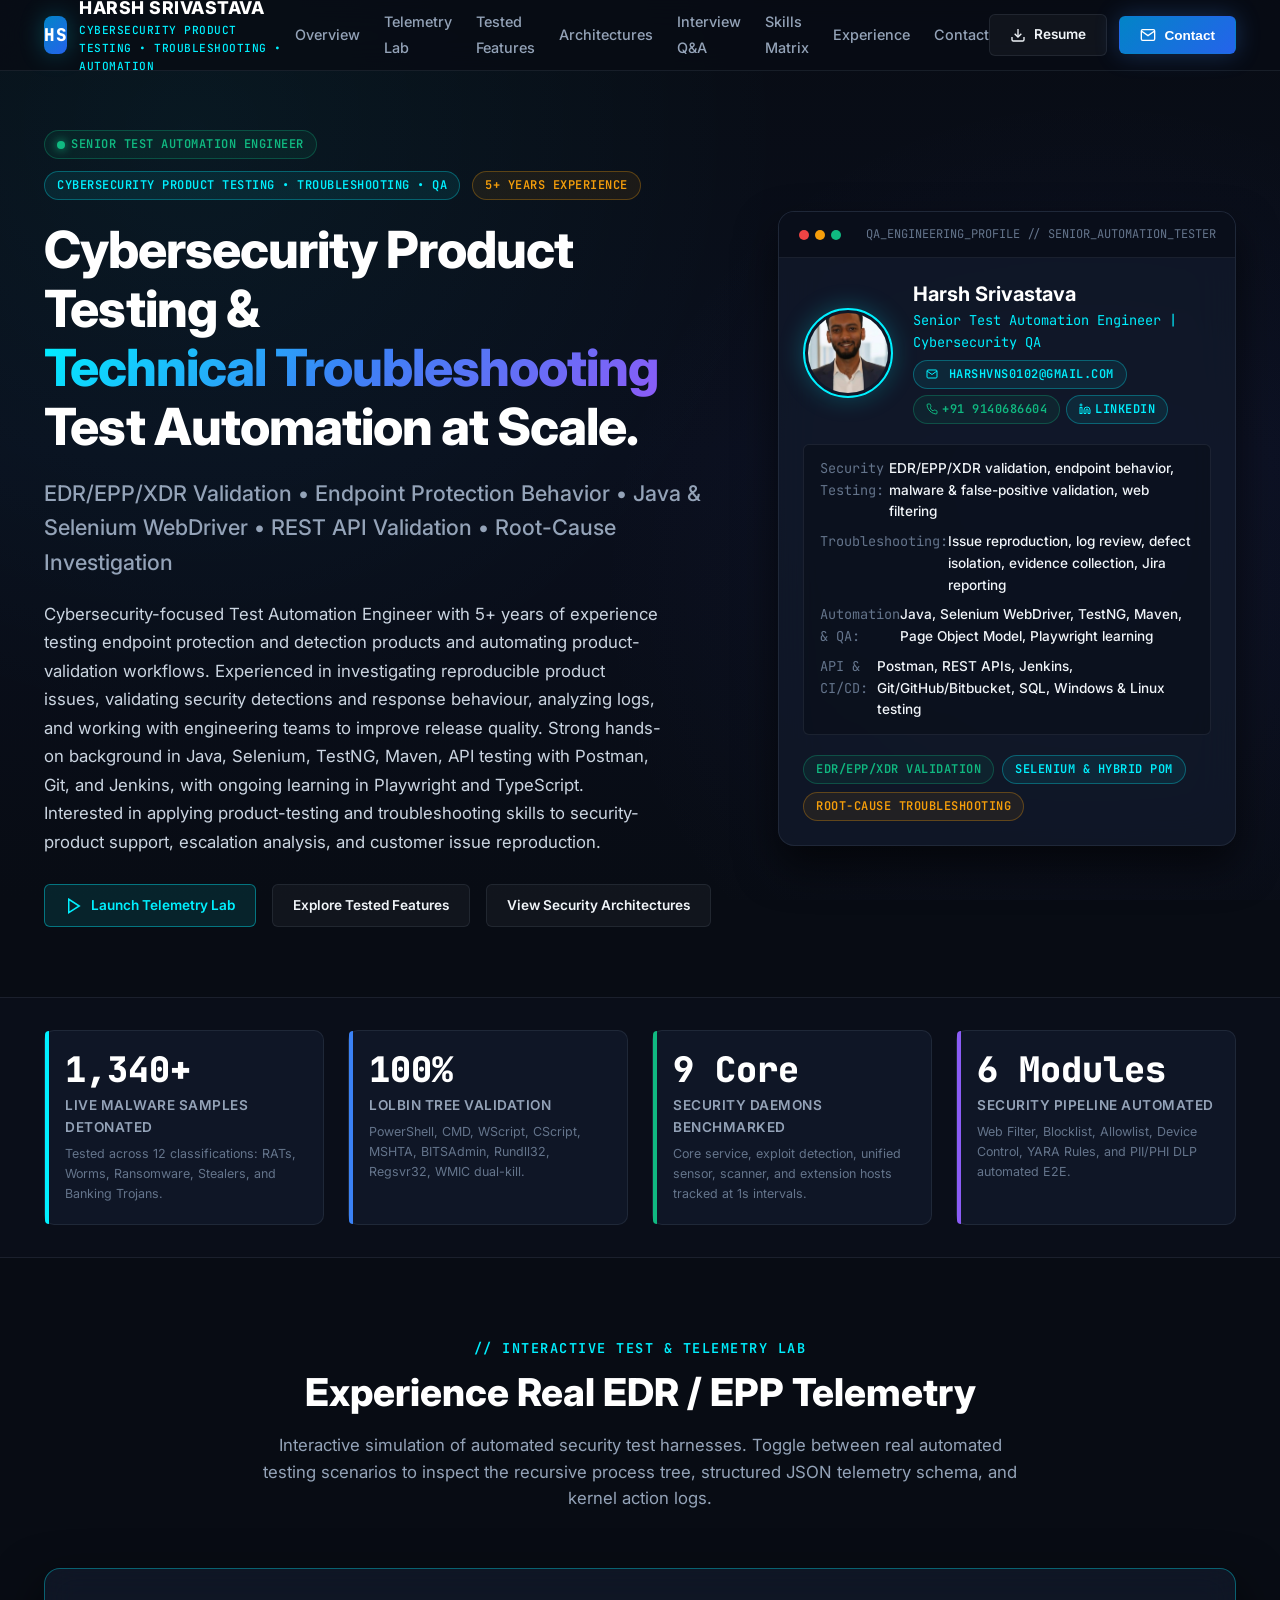
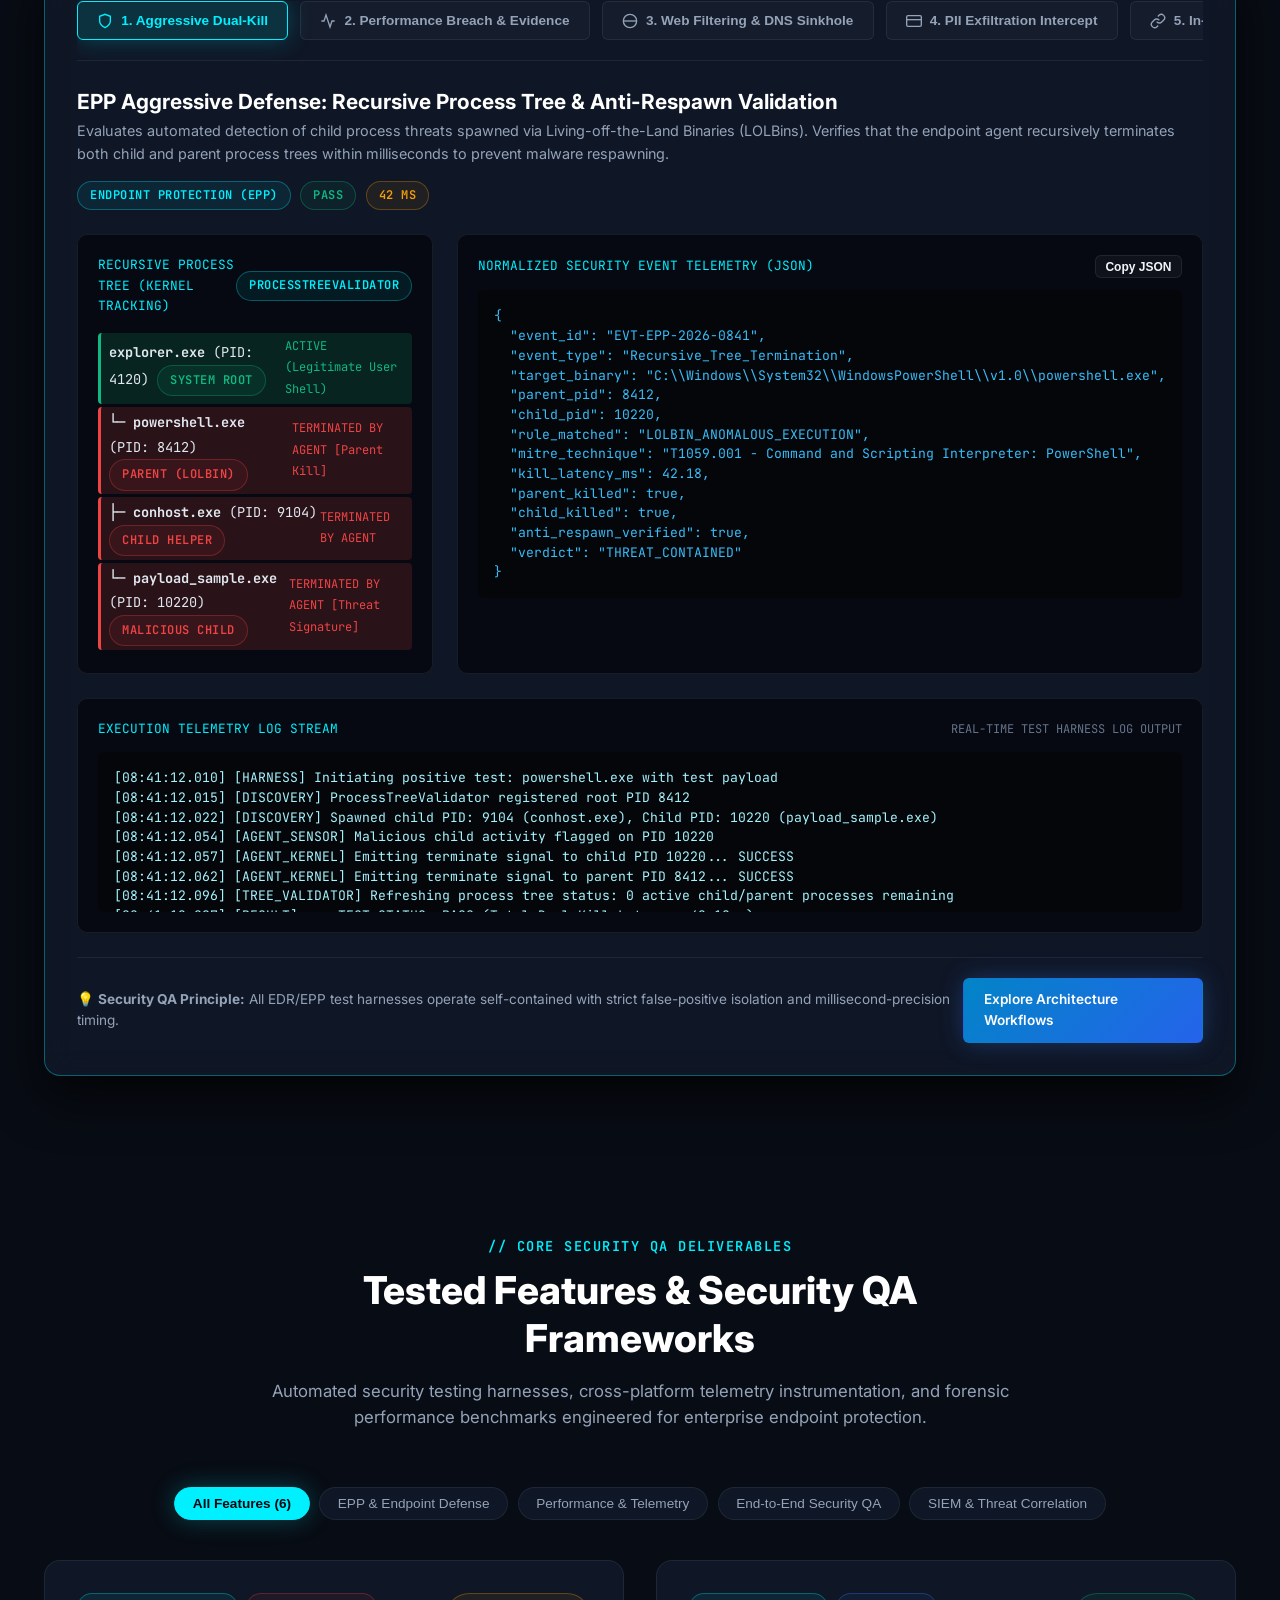
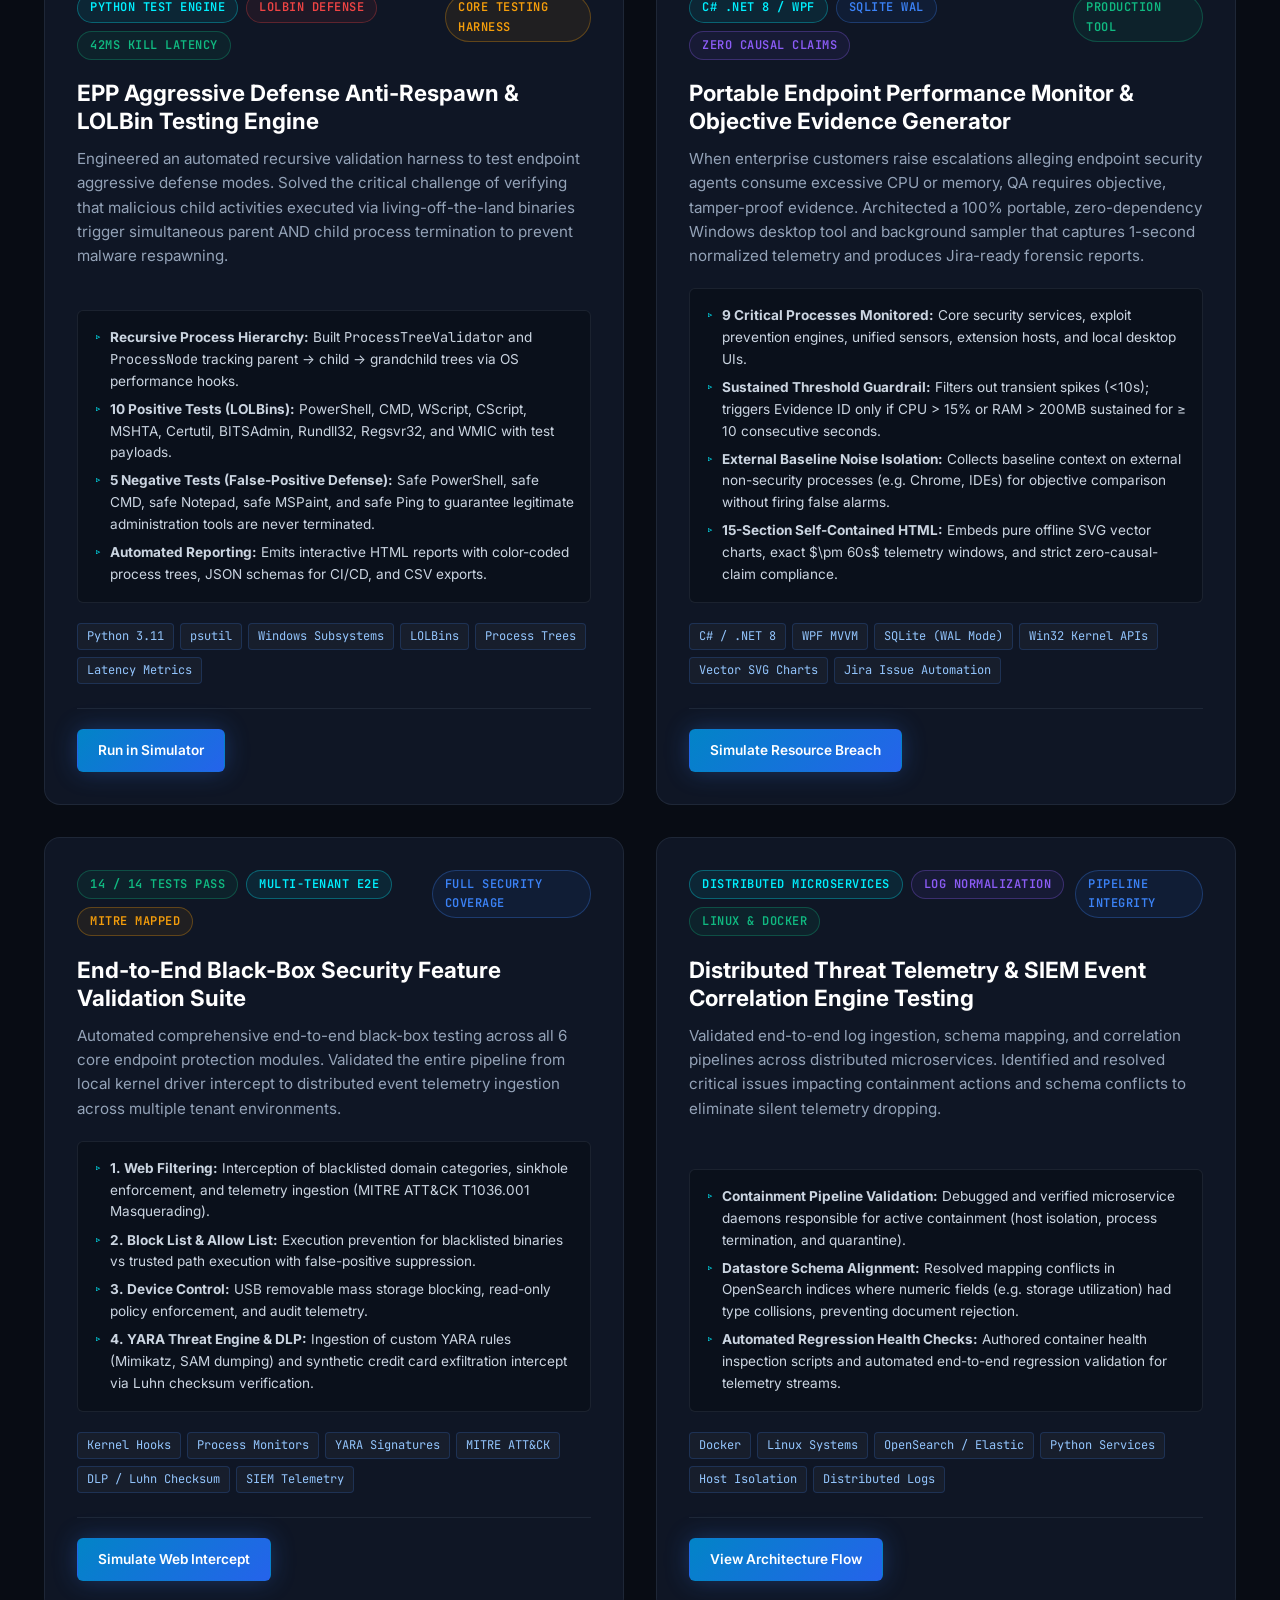
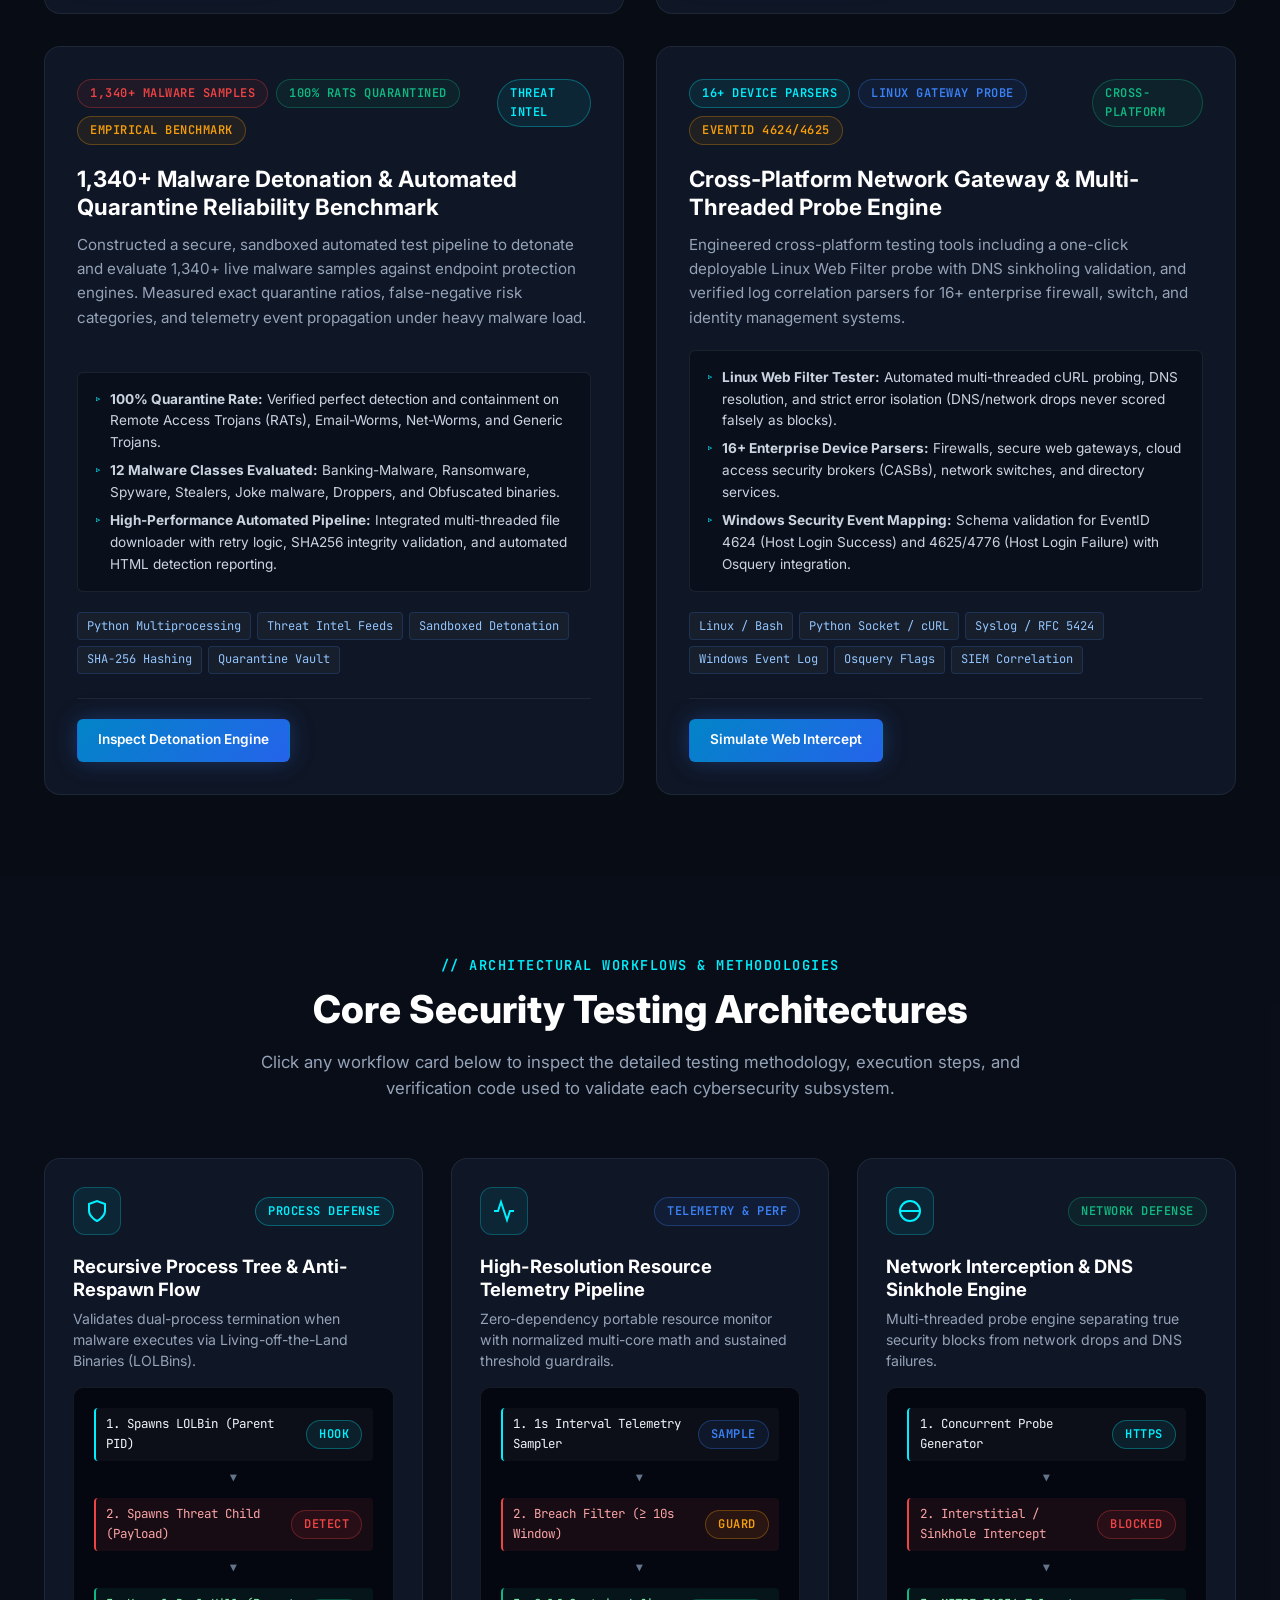
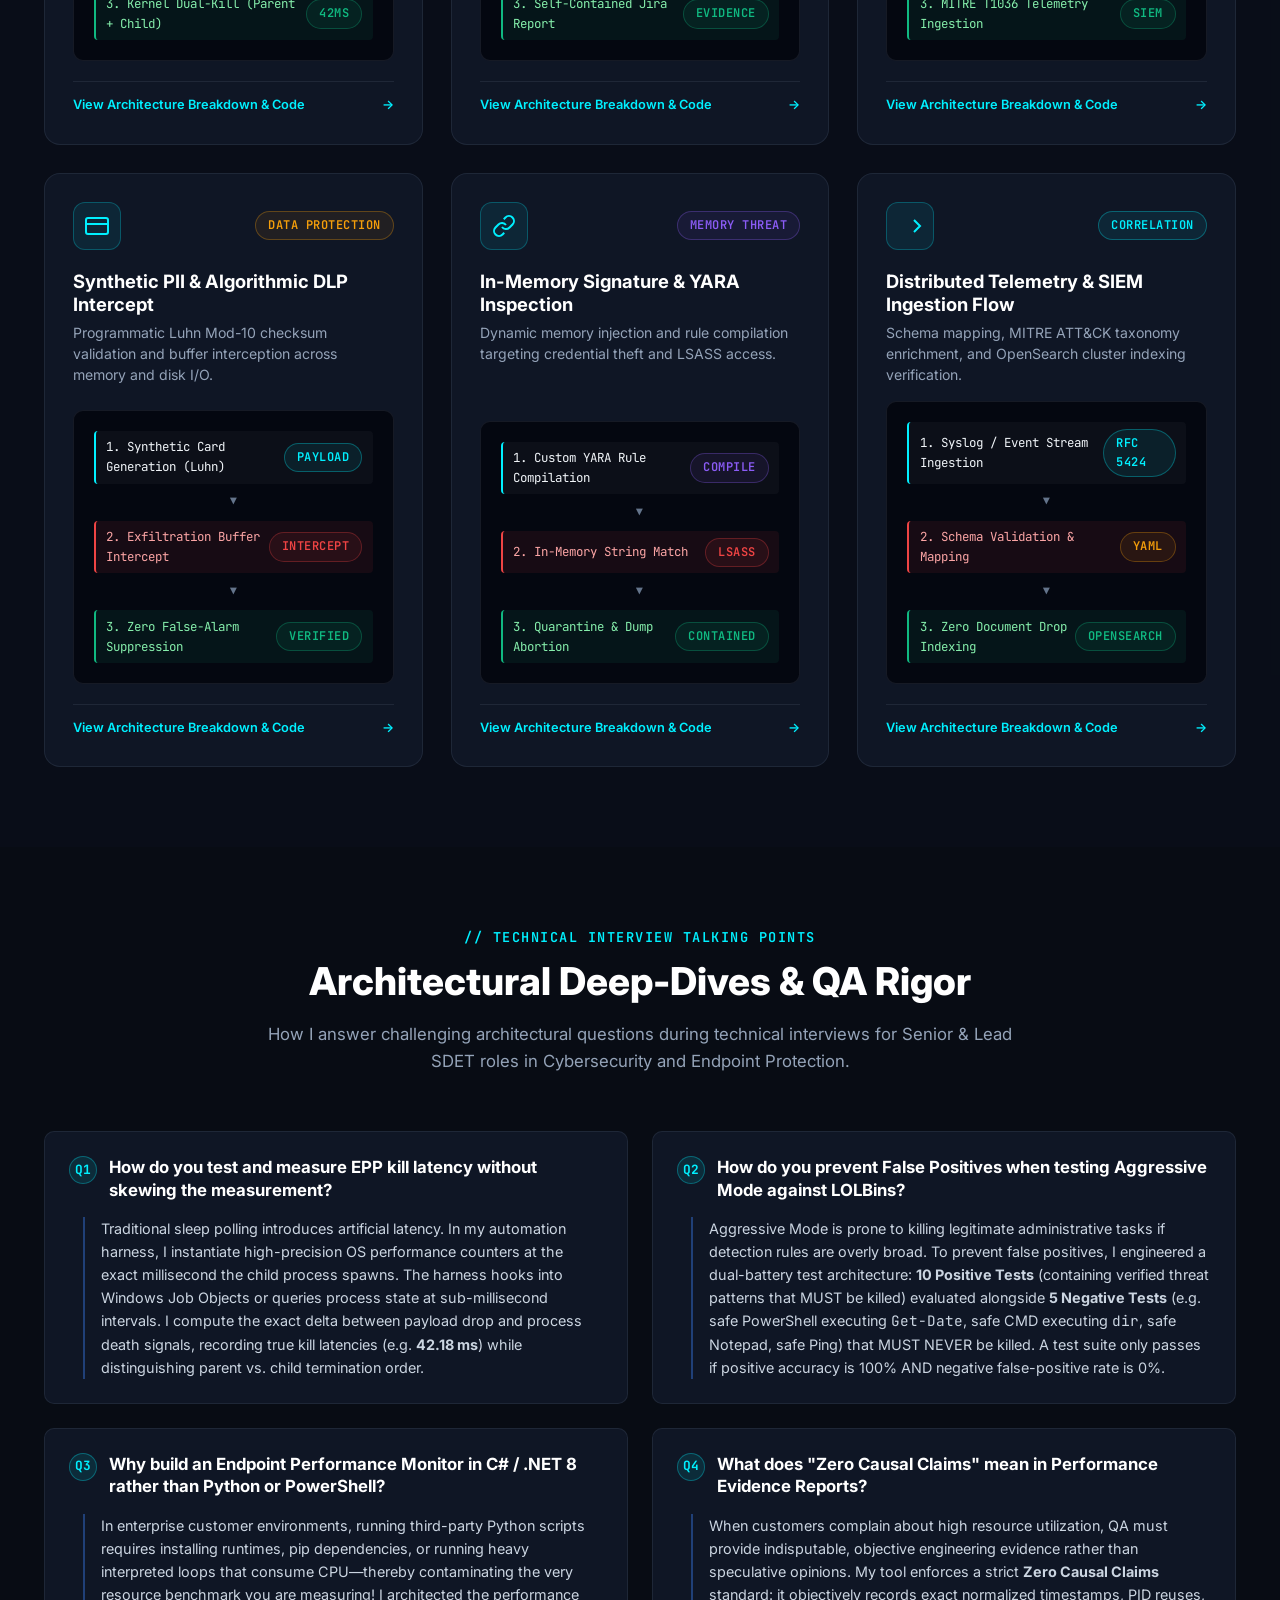
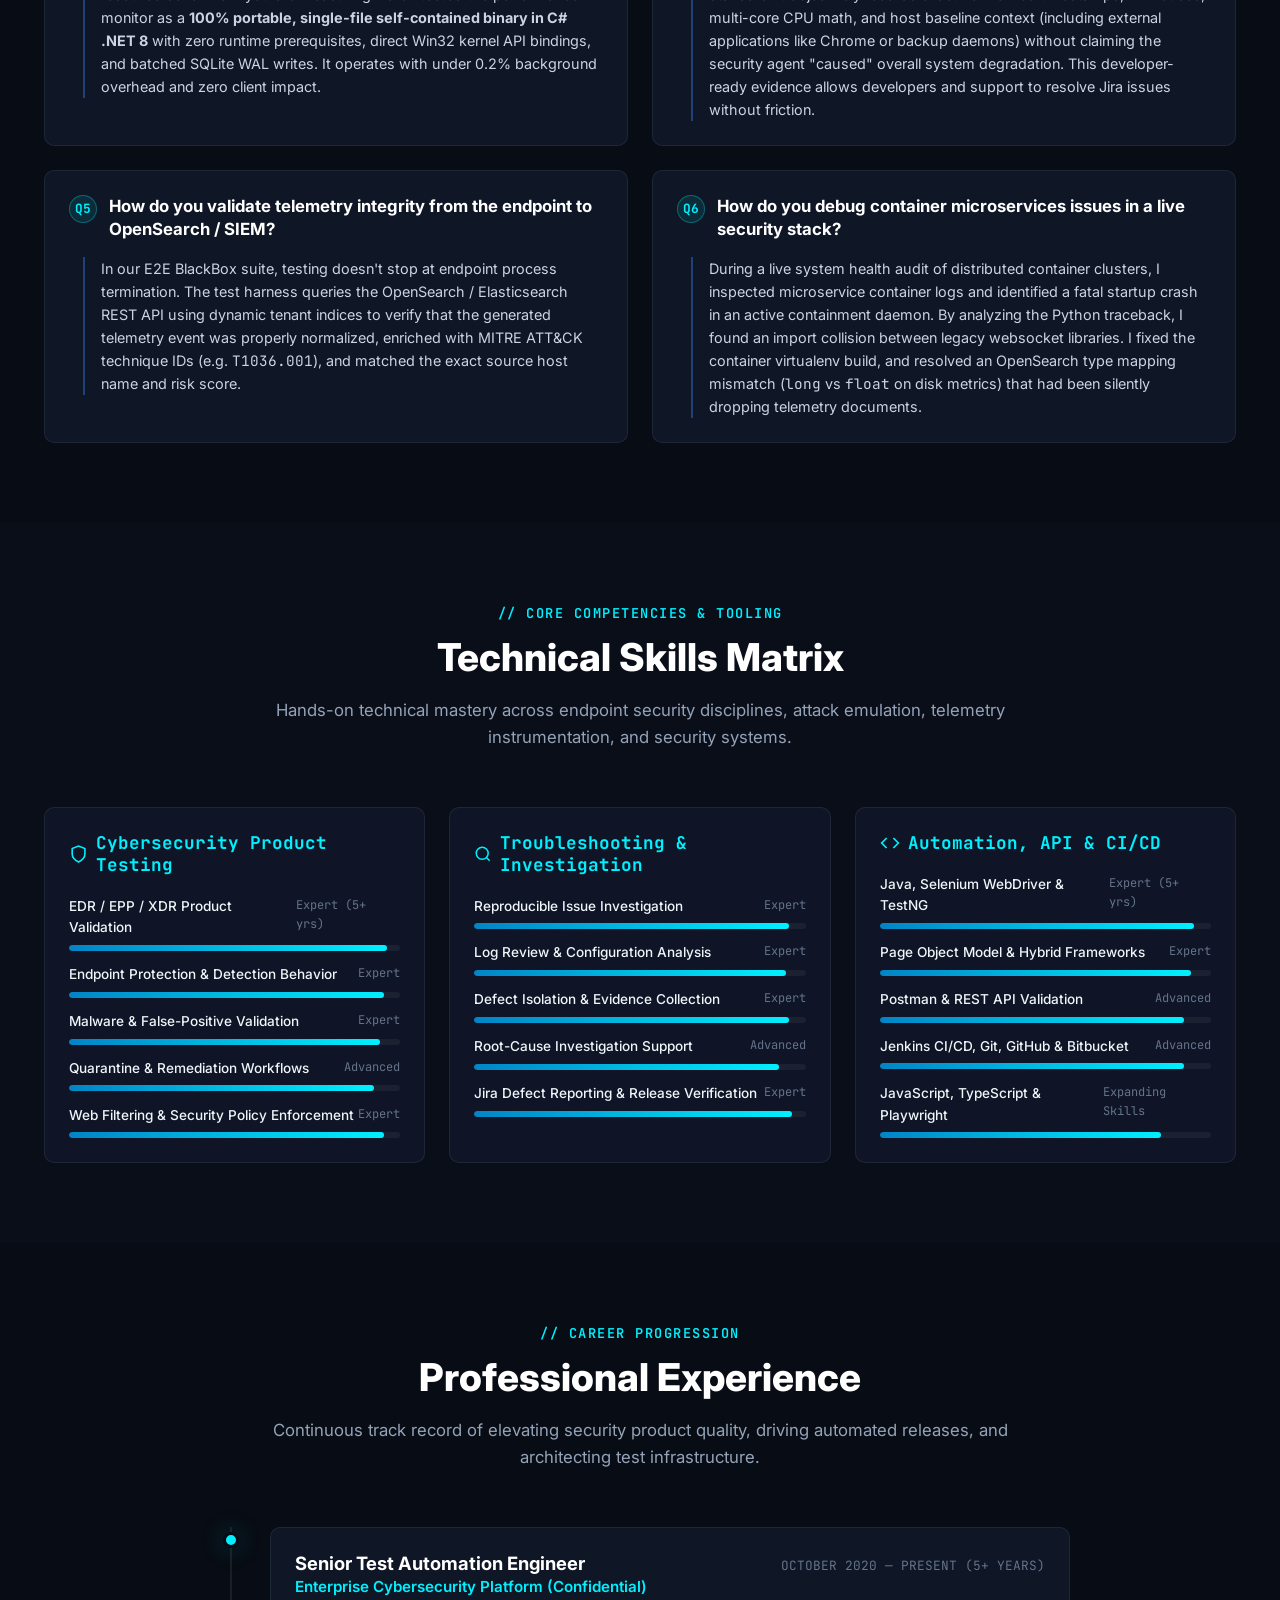
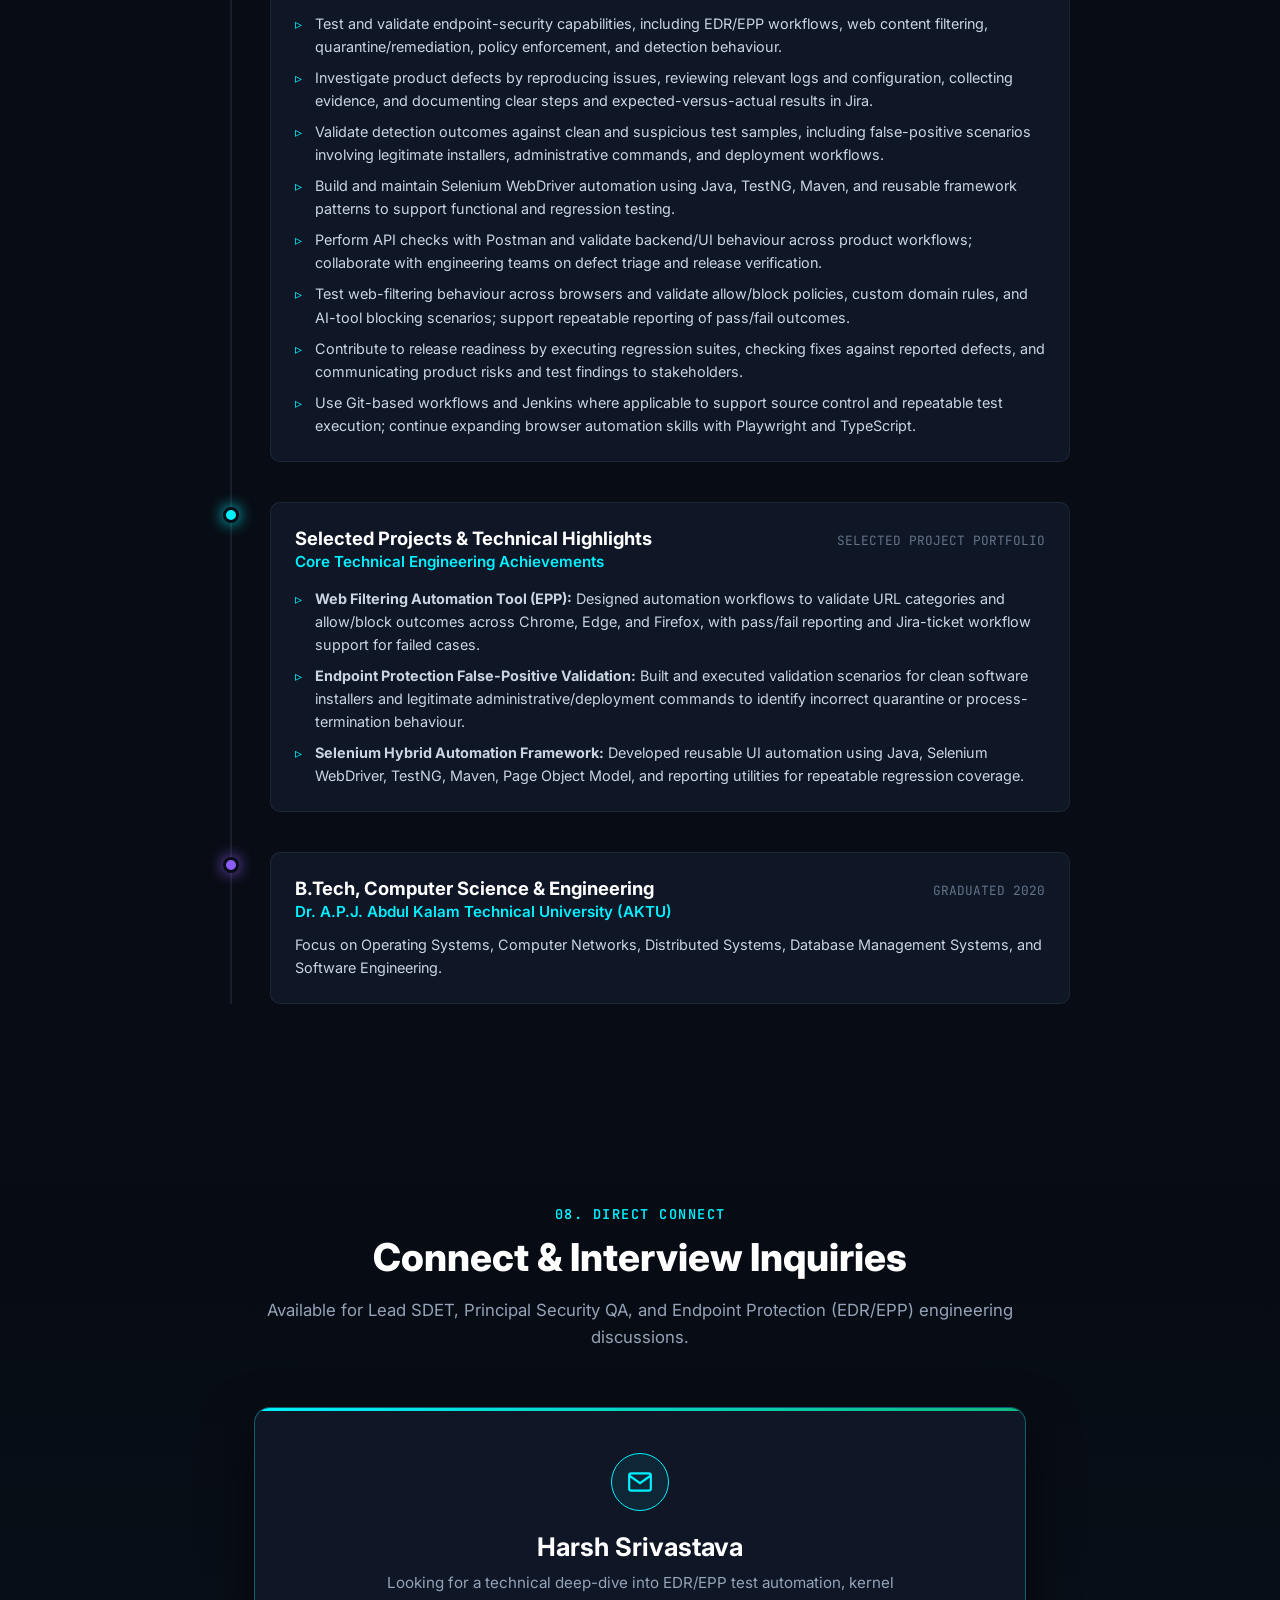
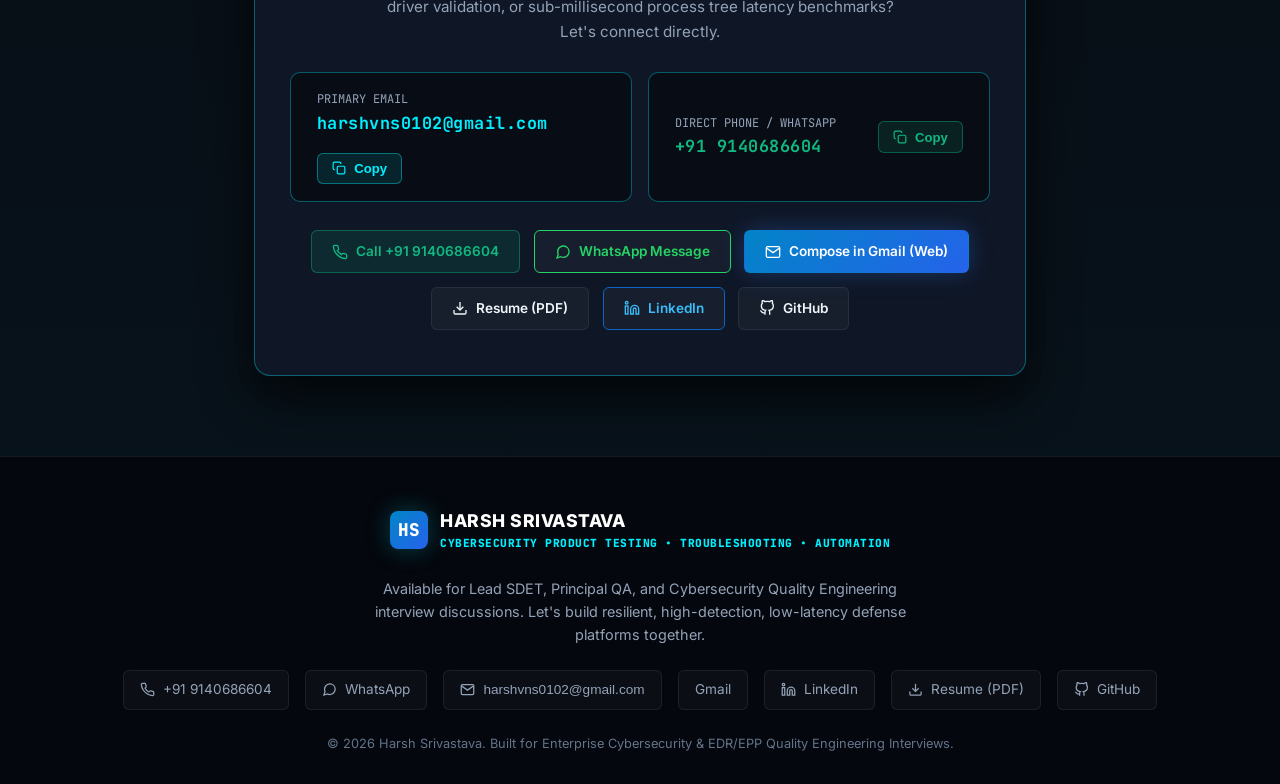
==== commit ff876b4a: "feat: deploy updated 1-page cybersecurity resume PDF, match website experience/skills/projects, and " ====
--- a/index.html
+++ b/index.html
@@ -3,8 +3,8 @@
 <head>
   <meta charset="UTF-8">
   <meta name="viewport" content="width=device-width, initial-scale=1.0">
-  <title>Harsh Srivastava | Lead SDET — XDR, EPP/EDR & Cybersecurity Quality Engineering</title>
-  <meta name="description" content="Portfolio of Harsh Srivastava, Lead SDET specializing in Extended Detection & Response (XDR), Endpoint Protection (EPP), EDR Telemetry, and Security Quality Engineering.">
+  <title>Harsh Srivastava | Cybersecurity Product Testing, Technical Troubleshooting & Test Automation</title>
+  <meta name="description" content="Portfolio of Harsh Srivastava, Senior Test Automation Engineer specializing in Cybersecurity Product Testing, EPP/EDR, Technical Troubleshooting, and Test Automation.">
   <meta name="keywords" content="Harsh Srivastava, SDET, Lead Security QA Engineer, XDR Testing, EDR Testing, EPP Testing, LOLBin Detonation, YARA Rules, Process Tree Validation, Kernel Telemetry, SIEM Correlation, DLP Testing, Cyber Security QA">
   
   <!-- Cache-Control -->
@@ -16,7 +16,7 @@
   <link rel="icon" type="image/svg+xml" href="data:image/svg+xml,<svg xmlns='http://www.w3.org/2000/svg' viewBox='0 0 100 100'><rect width='100' height='100' rx='20' fill='%230284c7'/><text x='50%' y='65%' font-size='50' font-weight='bold' fill='white' text-anchor='middle' font-family='sans-serif'>HS</text></svg>">
   
   <!-- Stylesheets -->
-  <link rel="stylesheet" href="css/style.css?v=3.0">
+  <link rel="stylesheet" href="css/style.css?v=3.1">
   
   <!-- Google Fonts: Inter & JetBrains Mono -->
   <link rel="preconnect" href="https://fonts.googleapis.com">
@@ -34,7 +34,7 @@
         <div class="nav-logo-icon">HS</div>
         <div>
           <span>HARSH SRIVASTAVA</span>
-          <span style="display:block; font-size:0.7rem; color:var(--accent-cyan); font-family:var(--font-mono); font-weight:500;">LEAD SDET • ENTERPRISE TEST AUTOMATION & SECURITY QA</span>
+          <span style="display:block; font-size:0.7rem; color:var(--accent-cyan); font-family:var(--font-mono); font-weight:500;">CYBERSECURITY PRODUCT TESTING • TROUBLESHOOTING • AUTOMATION</span>
         </div>
       </a>
 
@@ -70,24 +70,24 @@
       <div class="hero-content">
         <div class="hero-badge-wrap">
           <span class="badge badge-green">
-            <span class="pulse-dot"></span> Lead SDET • Senior Automation Test Engineer
+            <span class="pulse-dot"></span> Senior Test Automation Engineer
           </span>
-          <span class="badge badge-cyan">Java • Selenium • API Testing • CI/CD</span>
-          <span class="badge badge-amber">6 Years Enterprise Security QA</span>
+          <span class="badge badge-cyan">Cybersecurity Product Testing • Troubleshooting • QA</span>
+          <span class="badge badge-amber">5+ Years Experience</span>
         </div>
 
         <h1 class="hero-title">
-          Lead SDET & <br>
-          <span class="gradient-text">Senior Automation Test Engineer</span> <br>
-          Enterprise Security Products.
+          Cybersecurity Product Testing & <br>
+          <span class="gradient-text">Technical Troubleshooting</span> <br>
+          Test Automation at Scale.
         </h1>
 
         <p class="hero-subtitle">
-          Java • Selenium WebDriver • TestNG • REST Assured • CI/CD Pipelines • Backend Validation • Framework Architecture
+          EDR/EPP/XDR Validation • Endpoint Protection Behavior • Java & Selenium WebDriver • REST API Validation • Root-Cause Investigation
         </p>
 
         <p class="hero-bio">
-          Automation Test Engineer with 6 years of experience delivering quality engineering solutions for enterprise security products. Strong expertise in Java, Selenium WebDriver, TestNG, REST Assured, Jenkins, Git, API Automation, Backend Validation, and Automation Framework Design. Proven track record in building scalable test frameworks, driving release quality, mentoring engineers, and collaborating with Product, Engineering, and DevOps teams. Experienced in automation-first testing strategies while maintaining strong manual testing and exploratory testing capabilities.
+          Cybersecurity-focused Test Automation Engineer with 5+ years of experience testing endpoint protection and detection products and automating product-validation workflows. Experienced in investigating reproducible product issues, validating security detections and response behaviour, analyzing logs, and working with engineering teams to improve release quality. Strong hands-on background in Java, Selenium, TestNG, Maven, API testing with Postman, Git, and Jenkins, with ongoing learning in Playwright and TypeScript. Interested in applying product-testing and troubleshooting skills to security-product support, escalation analysis, and customer issue reproduction.
         </p>
 
         <div class="hero-cta">
@@ -113,7 +113,7 @@
               <span class="t-dot t-dot-amber"></span>
               <span class="t-dot t-dot-green"></span>
             </div>
-            <div class="terminal-title">SECURITY_ENGINEERING_PROFILE // LEAD_SDET</div>
+            <div class="terminal-title">QA_ENGINEERING_PROFILE // SENIOR_AUTOMATION_TESTER</div>
           </div>
 
           <div class="profile-card-body">
@@ -123,37 +123,38 @@
               </div>
               <div class="profile-info">
                 <h3>Harsh Srivastava</h3>
-                <p>Lead SDET | Senior Automation Test Engineer</p>
+                <p>Senior Test Automation Engineer | Cybersecurity QA</p>
                 <div style="display:flex; flex-wrap:wrap; gap:6px; margin-top:6px;">
                   <span class="badge badge-cyan" id="profile-email-badge" style="cursor:pointer;" title="Click to contact or copy email"><svg width="12" height="12" viewBox="0 0 24 24" fill="none" stroke="currentColor" stroke-width="2" style="vertical-align:middle; margin-right:4px;"><path d="M4 4h16c1.1 0 2 .9 2 2v12c0 1.1-.9 2-2 2H4c-1.1 0-2-.9-2-2V6c0-1.1.9-2 2-2z"/><polyline points="22,6 12,13 2,6"/></svg>harshvns0102@gmail.com</span>
                   <a href="tel:+919140686604" class="badge badge-green" style="text-decoration:none; display:inline-flex; align-items:center; gap:4px;" title="Call +91 9140686604"><svg width="12" height="12" viewBox="0 0 24 24" fill="none" stroke="currentColor" stroke-width="2"><path d="M22 16.92v3a2 2 0 0 1-2.18 2 19.79 19.79 0 0 1-8.63-3.07 19.5 19.5 0 0 1-6-6 19.79 19.79 0 0 1-3.07-8.67A2 2 0 0 1 4.11 2h3a2 2 0 0 1 2 1.72 12.84 12.84 0 0 0 .7 2.81 2 2 0 0 1-.45 2.11L8.09 9.91a16 16 0 0 0 6 6l1.27-1.27a2 2 0 0 1 2.11-.45 12.84 12.84 0 0 0 2.81.7A2 2 0 0 1 22 16.92z"/></svg>+91 9140686604</a>
+                  <a href="https://linkedin.com/in/harsh-srivastava-896bb6167" target="_blank" rel="noopener noreferrer" class="badge badge-cyan" style="text-decoration:none; display:inline-flex; align-items:center; gap:4px;" title="LinkedIn Profile"><svg width="12" height="12" viewBox="0 0 24 24" fill="none" stroke="currentColor" stroke-width="2"><path d="M16 8a6 6 0 0 1 6 6v7h-4v-7a2 2 0 0 0-2-2 2 2 0 0 0-2 2v7h-4v-7a6 6 0 0 1 6-6z"/><rect x="2" y="9" width="4" height="12"/><circle cx="4" cy="4" r="2"/></svg>LinkedIn</a>
                 </div>
               </div>
             </div>
 
             <div class="profile-meta-list">
               <div class="meta-item">
-                <span class="label">Testing Focus:</span>
-                <span class="val">Enterprise Security Products, UI & API Test Automation, Backend Validation</span>
+                <span class="label">Security Testing:</span>
+                <span class="val">EDR/EPP/XDR validation, endpoint behavior, malware & false-positive validation, web filtering</span>
               </div>
               <div class="meta-item">
-                <span class="label">Core Tooling:</span>
-                <span class="val">Java, Selenium WebDriver, TestNG, REST Assured, Jenkins, Git, Maven, SQL</span>
+                <span class="label">Troubleshooting:</span>
+                <span class="val">Issue reproduction, log review, defect isolation, evidence collection, Jira reporting</span>
               </div>
               <div class="meta-item">
-                <span class="label">Framework Design:</span>
-                <span class="val">Hybrid Framework, Data-Driven Framework, Page Object Model (POM)</span>
+                <span class="label">Automation & QA:</span>
+                <span class="val">Java, Selenium WebDriver, TestNG, Maven, Page Object Model, Playwright learning</span>
               </div>
               <div class="meta-item">
-                <span class="label">QA Disciplines:</span>
-                <span class="val">Regression, Integration, Smoke/Sanity, JIRA Defect Lifecycle, Agile Scrum</span>
+                <span class="label">API & CI/CD:</span>
+                <span class="val">Postman, REST APIs, Jenkins, Git/GitHub/Bitbucket, SQL, Windows & Linux testing</span>
               </div>
             </div>
 
             <div class="profile-badges">
-              <span class="badge badge-green">Hybrid & POM Frameworks</span>
-              <span class="badge badge-cyan">REST Assured & Postman</span>
-              <span class="badge badge-amber">CI/CD Jenkins Pipelines</span>
+              <span class="badge badge-green">EDR/EPP/XDR Validation</span>
+              <span class="badge badge-cyan">Selenium & Hybrid POM</span>
+              <span class="badge badge-amber">Root-Cause Troubleshooting</span>
             </div>
           </div>
         </div>
@@ -878,92 +879,92 @@
       </div>
 
       <div class="skills-grid">
-        <!-- Column 1: Test Automation & Frameworks -->
+        <!-- Column 1: Cybersecurity Product Testing -->
+        <div class="skill-category-card">
+          <h3 class="skill-cat-title">
+            <svg width="20" height="20" viewBox="0 0 24 24" fill="none" stroke="currentColor" stroke-width="2"><path d="M12 22s8-4 8-10V5l-8-3-8 3v7c0 6 8 10 8 10z"/></svg>
+            Cybersecurity Product Testing
+          </h3>
+          <div class="skill-items-list">
+            <div class="skill-item">
+              <div class="skill-info-row"><span class="name">EDR / EPP / XDR Product Validation</span><span class="level">Expert (5+ yrs)</span></div>
+              <div class="skill-progress-bar"><div class="skill-progress-fill" style="width: 96%;"></div></div>
+            </div>
+            <div class="skill-item">
+              <div class="skill-info-row"><span class="name">Endpoint Protection & Detection Behavior</span><span class="level">Expert</span></div>
+              <div class="skill-progress-bar"><div class="skill-progress-fill" style="width: 95%;"></div></div>
+            </div>
+            <div class="skill-item">
+              <div class="skill-info-row"><span class="name">Malware & False-Positive Validation</span><span class="level">Expert</span></div>
+              <div class="skill-progress-bar"><div class="skill-progress-fill" style="width: 94%;"></div></div>
+            </div>
+            <div class="skill-item">
+              <div class="skill-info-row"><span class="name">Quarantine & Remediation Workflows</span><span class="level">Advanced</span></div>
+              <div class="skill-progress-bar"><div class="skill-progress-fill" style="width: 92%;"></div></div>
+            </div>
+            <div class="skill-item">
+              <div class="skill-info-row"><span class="name">Web Filtering & Security Policy Enforcement</span><span class="level">Expert</span></div>
+              <div class="skill-progress-bar"><div class="skill-progress-fill" style="width: 95%;"></div></div>
+            </div>
+          </div>
+        </div>
+
+        <!-- Column 2: Troubleshooting & Investigation -->
+        <div class="skill-category-card">
+          <h3 class="skill-cat-title">
+            <svg width="20" height="20" viewBox="0 0 24 24" fill="none" stroke="currentColor" stroke-width="2"><circle cx="11" cy="11" r="8"/><line x1="21" y1="21" x2="16.65" y2="16.65"/></svg>
+            Troubleshooting & Investigation
+          </h3>
+          <div class="skill-items-list">
+            <div class="skill-item">
+              <div class="skill-info-row"><span class="name">Reproducible Issue Investigation</span><span class="level">Expert</span></div>
+              <div class="skill-progress-bar"><div class="skill-progress-fill" style="width: 95%;"></div></div>
+            </div>
+            <div class="skill-item">
+              <div class="skill-info-row"><span class="name">Log Review & Configuration Analysis</span><span class="level">Expert</span></div>
+              <div class="skill-progress-bar"><div class="skill-progress-fill" style="width: 94%;"></div></div>
+            </div>
+            <div class="skill-item">
+              <div class="skill-info-row"><span class="name">Defect Isolation & Evidence Collection</span><span class="level">Expert</span></div>
+              <div class="skill-progress-bar"><div class="skill-progress-fill" style="width: 95%;"></div></div>
+            </div>
+            <div class="skill-item">
+              <div class="skill-info-row"><span class="name">Root-Cause Investigation Support</span><span class="level">Advanced</span></div>
+              <div class="skill-progress-bar"><div class="skill-progress-fill" style="width: 92%;"></div></div>
+            </div>
+            <div class="skill-item">
+              <div class="skill-info-row"><span class="name">Jira Defect Reporting & Release Verification</span><span class="level">Expert</span></div>
+              <div class="skill-progress-bar"><div class="skill-progress-fill" style="width: 96%;"></div></div>
+            </div>
+          </div>
+        </div>
+
+        <!-- Column 3: Automation, API & CI/CD -->
         <div class="skill-category-card">
           <h3 class="skill-cat-title">
             <svg width="20" height="20" viewBox="0 0 24 24" fill="none" stroke="currentColor" stroke-width="2"><polyline points="16 18 22 12 16 6"/><polyline points="8 6 2 12 8 18"/></svg>
-            Test Automation & Frameworks
+            Automation, API & CI/CD
           </h3>
           <div class="skill-items-list">
             <div class="skill-item">
-              <div class="skill-info-row"><span class="name">Selenium WebDriver & Selenium Grid</span><span class="level">Expert (6 yrs)</span></div>
+              <div class="skill-info-row"><span class="name">Java, Selenium WebDriver & TestNG</span><span class="level">Expert (5+ yrs)</span></div>
               <div class="skill-progress-bar"><div class="skill-progress-fill" style="width: 95%;"></div></div>
             </div>
             <div class="skill-item">
-              <div class="skill-info-row"><span class="name">Java (Core, Multithreading, OOP)</span><span class="level">Expert (6 yrs)</span></div>
-              <div class="skill-progress-bar"><div class="skill-progress-fill" style="width: 95%;"></div></div>
-            </div>
-            <div class="skill-item">
-              <div class="skill-info-row"><span class="name">TestNG & Apache Maven Build Tool</span><span class="level">Expert</span></div>
+              <div class="skill-info-row"><span class="name">Page Object Model & Hybrid Frameworks</span><span class="level">Expert</span></div>
               <div class="skill-progress-bar"><div class="skill-progress-fill" style="width: 94%;"></div></div>
             </div>
             <div class="skill-item">
-              <div class="skill-info-row"><span class="name">Hybrid & Data-Driven Framework Design</span><span class="level">Expert</span></div>
-              <div class="skill-progress-bar"><div class="skill-progress-fill" style="width: 94%;"></div></div>
-            </div>
-            <div class="skill-item">
-              <div class="skill-info-row"><span class="name">Page Object Model (POM) & AI Self-Healing</span><span class="level">Advanced</span></div>
-              <div class="skill-progress-bar"><div class="skill-progress-fill" style="width: 90%;"></div></div>
-            </div>
-          </div>
-        </div>
-
-        <!-- Column 2: API Testing & Backend Validation -->
-        <div class="skill-category-card">
-          <h3 class="skill-cat-title">
-            <svg width="20" height="20" viewBox="0 0 24 24" fill="none" stroke="currentColor" stroke-width="2"><path d="M4 4h16c1.1 0 2 .9 2 2v12c0 1.1-.9 2-2 2H4c-1.1 0-2-.9-2-2V6c0-1.1.9-2 2-2z"/><polyline points="22,6 12,13 2,6"/></svg>
-            API Testing & Backend Validation
-          </h3>
-          <div class="skill-items-list">
-            <div class="skill-item">
-              <div class="skill-info-row"><span class="name">REST Assured (API Test Automation)</span><span class="level">Advanced</span></div>
-              <div class="skill-progress-bar"><div class="skill-progress-fill" style="width: 93%;"></div></div>
-            </div>
-            <div class="skill-item">
-              <div class="skill-info-row"><span class="name">Postman & Collection Test Automation</span><span class="level">Advanced</span></div>
+              <div class="skill-info-row"><span class="name">Postman & REST API Validation</span><span class="level">Advanced</span></div>
               <div class="skill-progress-bar"><div class="skill-progress-fill" style="width: 92%;"></div></div>
             </div>
             <div class="skill-item">
-              <div class="skill-info-row"><span class="name">Backend Validation & Critical Workflows</span><span class="level">Expert</span></div>
-              <div class="skill-progress-bar"><div class="skill-progress-fill" style="width: 95%;"></div></div>
-            </div>
-            <div class="skill-item">
-              <div class="skill-info-row"><span class="name">SQL (Queries, Joins, Schema Verification)</span><span class="level">Advanced</span></div>
-              <div class="skill-progress-bar"><div class="skill-progress-fill" style="width: 90%;"></div></div>
-            </div>
-            <div class="skill-item">
-              <div class="skill-info-row"><span class="name">Enterprise Security Product Validation</span><span class="level">Expert</span></div>
-              <div class="skill-progress-bar"><div class="skill-progress-fill" style="width: 95%;"></div></div>
-            </div>
-          </div>
-        </div>
-
-        <!-- Column 3: CI/CD, QA & Test Management -->
-        <div class="skill-category-card">
-          <h3 class="skill-cat-title">
-            <svg width="20" height="20" viewBox="0 0 24 24" fill="none" stroke="currentColor" stroke-width="2"><rect x="2" y="3" width="20" height="14" rx="2" ry="2"/><line x1="8" y1="21" x2="16" y2="21"/><line x1="12" y1="17" x2="12" y2="21"/></svg>
-            CI/CD, QA & Test Management
-          </h3>
-          <div class="skill-items-list">
-            <div class="skill-item">
-              <div class="skill-info-row"><span class="name">Jenkins CI/CD Pipeline Integration</span><span class="level">Advanced</span></div>
+              <div class="skill-info-row"><span class="name">Jenkins CI/CD, Git, GitHub & Bitbucket</span><span class="level">Advanced</span></div>
               <div class="skill-progress-bar"><div class="skill-progress-fill" style="width: 92%;"></div></div>
             </div>
             <div class="skill-item">
-              <div class="skill-info-row"><span class="name">Git, GitHub & Bitbucket Version Control</span><span class="level">Advanced</span></div>
-              <div class="skill-progress-bar"><div class="skill-progress-fill" style="width: 92%;"></div></div>
-            </div>
-            <div class="skill-item">
-              <div class="skill-info-row"><span class="name">Functional, Regression, Smoke & Sanity QA</span><span class="level">Expert (6 yrs)</span></div>
-              <div class="skill-progress-bar"><div class="skill-progress-fill" style="width: 96%;"></div></div>
-            </div>
-            <div class="skill-item">
-              <div class="skill-info-row"><span class="name">JIRA, Confluence & Root Cause Analysis</span><span class="level">Expert</span></div>
-              <div class="skill-progress-bar"><div class="skill-progress-fill" style="width: 94%;"></div></div>
-            </div>
-            <div class="skill-item">
-              <div class="skill-info-row"><span class="name">Release Readiness, Quality Sign-Off & Agile</span><span class="level">Expert</span></div>
-              <div class="skill-progress-bar"><div class="skill-progress-fill" style="width: 95%;"></div></div>
+              <div class="skill-info-row"><span class="name">JavaScript, TypeScript & Playwright</span><span class="level">Expanding Skills</span></div>
+              <div class="skill-progress-bar"><div class="skill-progress-fill" style="width: 85%;"></div></div>
             </div>
           </div>
         </div>
@@ -994,22 +995,36 @@
                 <h3 class="timeline-role">Senior Test Automation Engineer</h3>
                 <div class="timeline-company">Enterprise Cybersecurity Platform (Confidential)</div>
               </div>
-              <div class="timeline-date">JUNE 2020 — PRESENT (6 YEARS)</div>
+              <div class="timeline-date">OCTOBER 2020 — PRESENT (5+ YEARS)</div>
             </div>
             <ul class="timeline-bullets">
-              <li>Designed and enhanced scalable automation frameworks using Java, Selenium WebDriver, TestNG, Maven and Jenkins.</li>
-              <li>Built automated UI and API test suites for enterprise-grade security products.</li>
-              <li>Integrated automation suites into CI/CD pipelines enabling continuous validation of product releases.</li>
-              <li>Developed API automation coverage for backend services using REST Assured and Postman.</li>
-              <li>Performed backend validation and database verification for critical workflows.</li>
-              <li>Reduced regression execution time through parallel execution and framework optimization.</li>
-              <li>Led release readiness validation and quality sign-off activities for multiple product modules.</li>
-              <li>Mentored junior engineers on framework architecture, coding standards, automation best practices and CI/CD integration.</li>
-              <li>Executed functional, integration, regression, smoke and exploratory testing for complex releases.</li>
-              <li>Collaborated with Product Managers, Developers and DevOps teams throughout the SDLC.</li>
-              <li>Created detailed test strategies, test plans, traceability matrices and defect reports.</li>
-              <li>Managed end-to-end defect lifecycle and root cause analysis using JIRA.</li>
-              <li>Contributed to AI-assisted testing initiatives including self-healing automation and visual validation approaches.</li>
+              <li>Test and validate endpoint-security capabilities, including EDR/EPP workflows, web content filtering, quarantine/remediation, policy enforcement, and detection behaviour.</li>
+              <li>Investigate product defects by reproducing issues, reviewing relevant logs and configuration, collecting evidence, and documenting clear steps and expected-versus-actual results in Jira.</li>
+              <li>Validate detection outcomes against clean and suspicious test samples, including false-positive scenarios involving legitimate installers, administrative commands, and deployment workflows.</li>
+              <li>Build and maintain Selenium WebDriver automation using Java, TestNG, Maven, and reusable framework patterns to support functional and regression testing.</li>
+              <li>Perform API checks with Postman and validate backend/UI behaviour across product workflows; collaborate with engineering teams on defect triage and release verification.</li>
+              <li>Test web-filtering behaviour across browsers and validate allow/block policies, custom domain rules, and AI-tool blocking scenarios; support repeatable reporting of pass/fail outcomes.</li>
+              <li>Contribute to release readiness by executing regression suites, checking fixes against reported defects, and communicating product risks and test findings to stakeholders.</li>
+              <li>Use Git-based workflows and Jenkins where applicable to support source control and repeatable test execution; continue expanding browser automation skills with Playwright and TypeScript.</li>
+            </ul>
+          </div>
+        </div>
+
+        <!-- Selected Projects Item -->
+        <div class="timeline-item">
+          <div class="timeline-dot" style="background:var(--accent-cyan); box-shadow:0 0 15px var(--accent-cyan);"></div>
+          <div class="timeline-content">
+            <div class="timeline-header">
+              <div>
+                <h3 class="timeline-role">Selected Projects & Technical Highlights</h3>
+                <div class="timeline-company">Core Technical Engineering Achievements</div>
+              </div>
+              <div class="timeline-date">SELECTED PROJECT PORTFOLIO</div>
+            </div>
+            <ul class="timeline-bullets">
+              <li><strong>Web Filtering Automation Tool (EPP):</strong> Designed automation workflows to validate URL categories and allow/block outcomes across Chrome, Edge, and Firefox, with pass/fail reporting and Jira-ticket workflow support for failed cases.</li>
+              <li><strong>Endpoint Protection False-Positive Validation:</strong> Built and executed validation scenarios for clean software installers and legitimate administrative/deployment commands to identify incorrect quarantine or process-termination behaviour.</li>
+              <li><strong>Selenium Hybrid Automation Framework:</strong> Developed reusable UI automation using Java, Selenium WebDriver, TestNG, Maven, Page Object Model, and reporting utilities for repeatable regression coverage.</li>
             </ul>
           </div>
         </div>
@@ -1020,13 +1035,13 @@
           <div class="timeline-content">
             <div class="timeline-header">
               <div>
-                <h3 class="timeline-role">Bachelor of Technology — Computer Science & Engineering</h3>
+                <h3 class="timeline-role">B.Tech, Computer Science & Engineering</h3>
                 <div class="timeline-company">Dr. A.P.J. Abdul Kalam Technical University (AKTU)</div>
               </div>
-              <div class="timeline-date">COMPLETED</div>
+              <div class="timeline-date">GRADUATED 2020</div>
             </div>
             <p style="color:#cbd5e1; font-size:0.9rem; margin-top:0.5rem;">
-              Focus on Operating Systems, Computer Networks, Distributed Computing, Database Management Systems, and Software Engineering methodologies.
+              Focus on Operating Systems, Computer Networks, Distributed Systems, Database Management Systems, and Software Engineering.
             </p>
           </div>
         </div>
@@ -1100,6 +1115,10 @@
             <svg width="16" height="16" viewBox="0 0 24 24" fill="none" stroke="currentColor" stroke-width="2"><path d="M21 15v4a2 2 0 0 1-2 2H5a2 2 0 0 1-2-2v-4"/><polyline points="7 10 12 15 17 10"/><line x1="12" y1="15" x2="12" y2="3"/></svg>
             Resume (PDF)
           </a>
+          <a href="https://linkedin.com/in/harsh-srivastava-896bb6167" target="_blank" rel="noopener noreferrer" class="btn btn-outline" style="border-color:#0a66c2; color:#38bdf8;">
+            <svg width="16" height="16" viewBox="0 0 24 24" fill="none" stroke="currentColor" stroke-width="2"><path d="M16 8a6 6 0 0 1 6 6v7h-4v-7a2 2 0 0 0-2-2 2 2 0 0 0-2 2v7h-4v-7a6 6 0 0 1 6-6z"/><rect x="2" y="9" width="4" height="12"/><circle cx="4" cy="4" r="2"/></svg>
+            LinkedIn
+          </a>
           <a href="https://github.com/Harshsrivastava1997" target="_blank" rel="noopener noreferrer" class="btn btn-outline">
             <svg width="16" height="16" viewBox="0 0 24 24" fill="none" stroke="currentColor" stroke-width="2"><path d="M9 19c-5 1.5-5-2.5-7-3m14 6v-3.87a3.37 3.37 0 0 0-.94-2.61c3.14-.35 6.44-1.54 6.44-7A5.44 5.44 0 0 0 20 4.77 5.07 5.07 0 0 0 19.91 1S18.73.65 16 2.48a13.38 13.38 0 0 0-7 0C6.27.65 5.09 1 5.09 1A5.07 5.07 0 0 0 5 4.77a5.44 5.44 0 0 0-1.5 3.78c0 5.42 3.3 6.61 6.44 7A3.37 3.37 0 0 0 9 18.13V22"/></svg>
             GitHub
@@ -1118,7 +1137,7 @@
         <div class="nav-logo-icon">HS</div>
         <div style="text-align:left;">
           <span>HARSH SRIVASTAVA</span>
-          <span style="display:block; font-size:0.7rem; color:var(--accent-cyan); font-family:var(--font-mono);">LEAD SDET • ENTERPRISE TEST AUTOMATION & SECURITY QA</span>
+          <span style="display:block; font-size:0.7rem; color:var(--accent-cyan); font-family:var(--font-mono);">CYBERSECURITY PRODUCT TESTING • TROUBLESHOOTING • AUTOMATION</span>
         </div>
       </div>
 
@@ -1142,6 +1161,10 @@
         <a href="https://mail.google.com/mail/?view=cm&fs=1&to=harshvns0102@gmail.com" target="_blank" rel="noopener noreferrer" class="footer-social-btn">
           Gmail
         </a>
+        <a href="https://linkedin.com/in/harsh-srivastava-896bb6167" target="_blank" rel="noopener noreferrer" class="footer-social-btn" title="LinkedIn Profile">
+          <svg width="15" height="15" viewBox="0 0 24 24" fill="none" stroke="currentColor" stroke-width="2"><path d="M16 8a6 6 0 0 1 6 6v7h-4v-7a2 2 0 0 0-2-2 2 2 0 0 0-2 2v7h-4v-7a6 6 0 0 1 6-6z"/><rect x="2" y="9" width="4" height="12"/><circle cx="4" cy="4" r="2"/></svg>
+          LinkedIn
+        </a>
         <a href="assets/docs/Harsh_Srivastava_Lead_SDET.pdf" class="footer-social-btn" download>
           <svg width="15" height="15" viewBox="0 0 24 24" fill="none" stroke="currentColor" stroke-width="2"><path d="M21 15v4a2 2 0 0 1-2 2H5a2 2 0 0 1-2-2v-4"/><polyline points="7 10 12 15 17 10"/><line x1="12" y1="15" x2="12" y2="3"/></svg>
           Resume (PDF)
@@ -1236,6 +1259,10 @@
       </div>
 
       <div style="border-top: 1px solid var(--border-subtle); padding-top: 1.25rem; display: flex; justify-content: center; gap: 1rem; flex-wrap: wrap;">
+        <a href="https://linkedin.com/in/harsh-srivastava-896bb6167" target="_blank" rel="noopener noreferrer" class="footer-social-btn">
+          <svg width="15" height="15" viewBox="0 0 24 24" fill="none" stroke="currentColor" stroke-width="2"><path d="M16 8a6 6 0 0 1 6 6v7h-4v-7a2 2 0 0 0-2-2 2 2 0 0 0-2 2v7h-4v-7a6 6 0 0 1 6-6z"/><rect x="2" y="9" width="4" height="12"/><circle cx="4" cy="4" r="2"/></svg>
+          LinkedIn
+        </a>
         <a href="assets/docs/Harsh_Srivastava_Lead_SDET.pdf" class="footer-social-btn" download>
           <svg width="15" height="15" viewBox="0 0 24 24" fill="none" stroke="currentColor" stroke-width="2"><path d="M21 15v4a2 2 0 0 1-2 2H5a2 2 0 0 1-2-2v-4"/><polyline points="7 10 12 15 17 10"/><line x1="12" y1="15" x2="12" y2="3"/></svg>
           Resume (PDF)
@@ -1255,6 +1282,6 @@
   </div>
 
   <!-- Scripts -->
-  <script src="js/main.js?v=3.0"></script>
+  <script src="js/main.js?v=3.1"></script>
 </body>
 </html>
